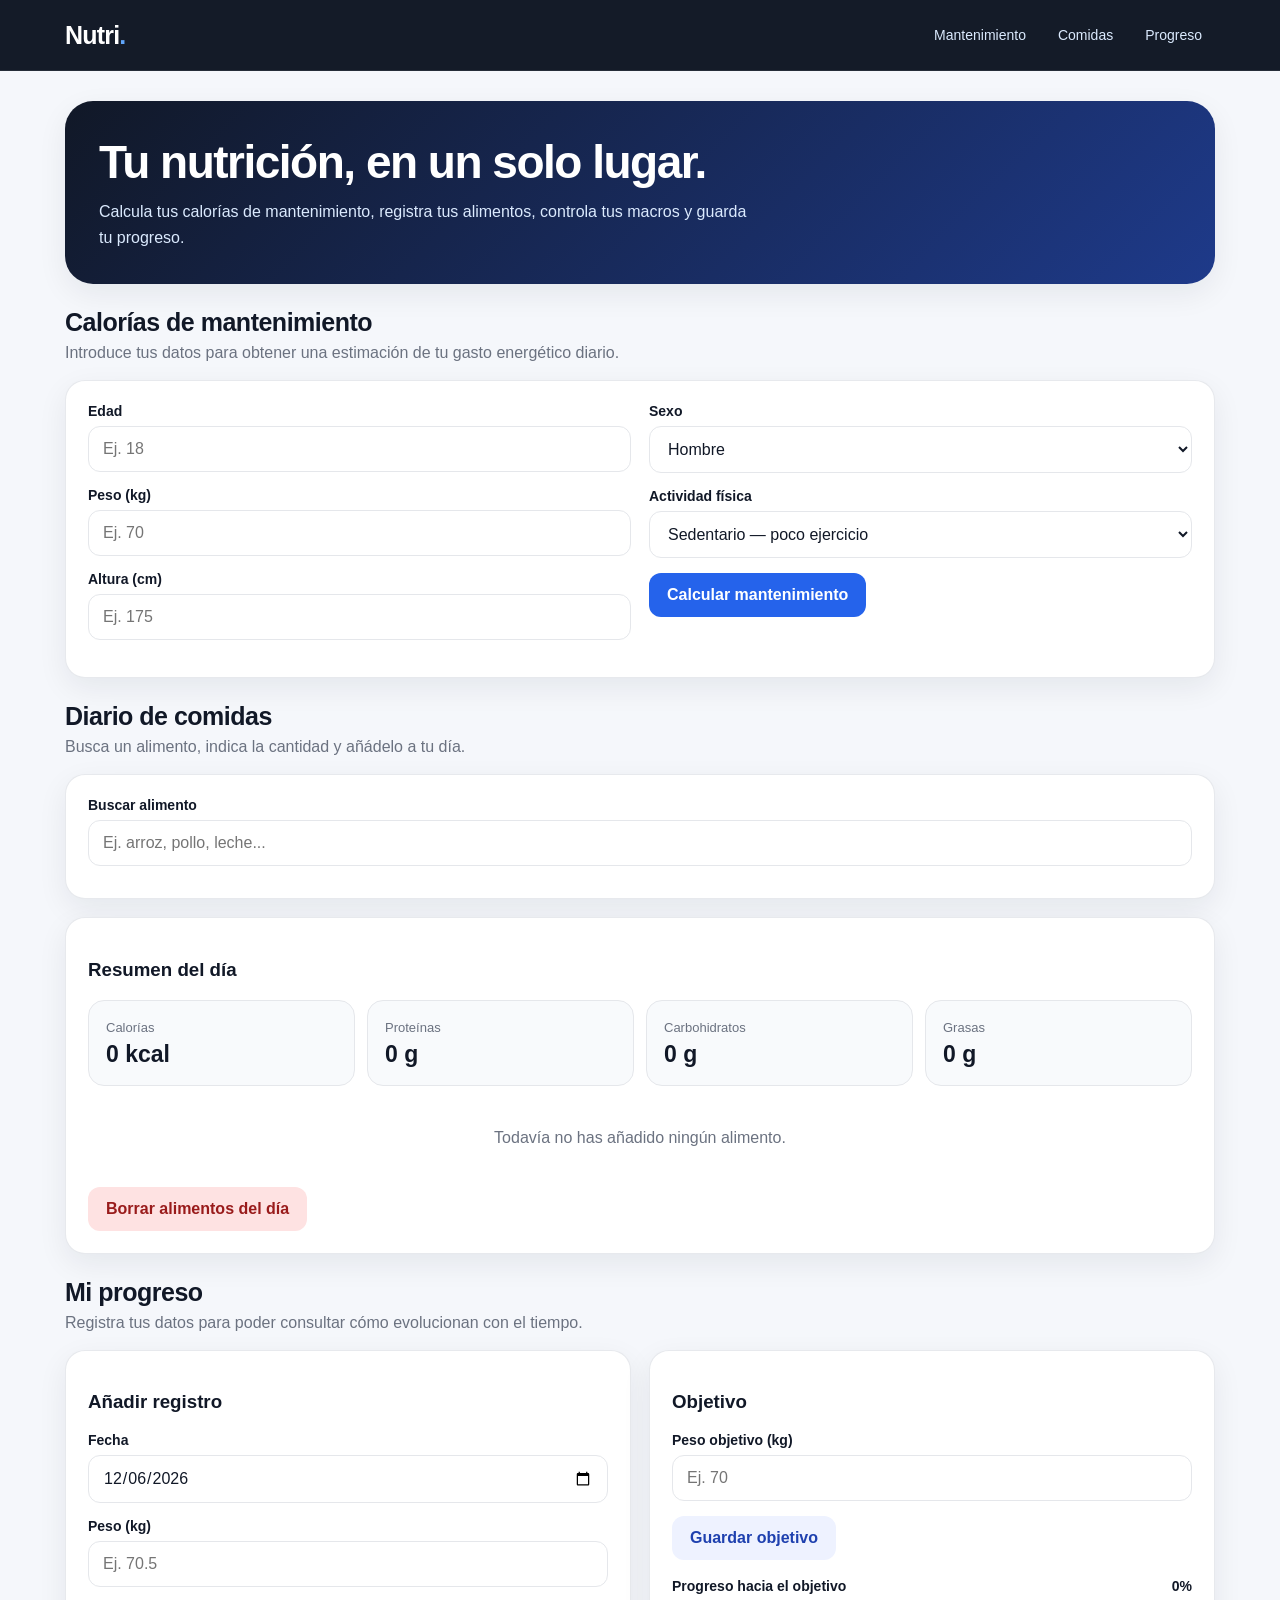
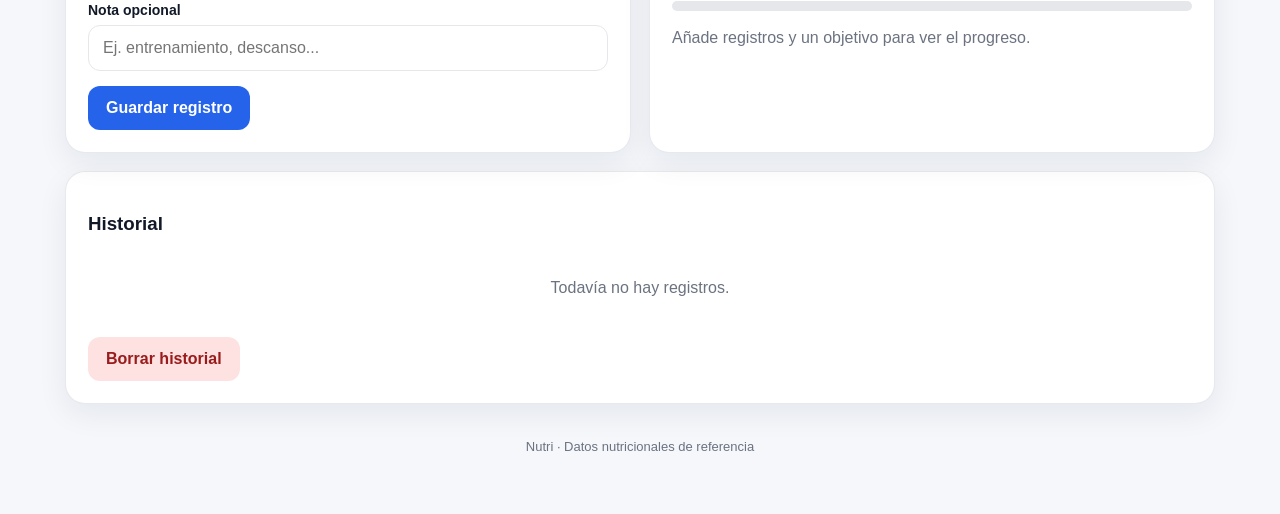
==== index.html @ 80d0d300 "Update index.html" ====
<!DOCTYPE html>
<html lang="es">
<head>
<meta charset="UTF-8">
<meta name="viewport" content="width=device-width, initial-scale=1.0">
<meta name="theme-color" content="#0b1220">
<title>Nutri</title>

<style>
:root {
--bg: #f5f7fb;
--card: #ffffff;
--text: #111827;
--muted: #6b7280;
--border: #e5e7eb;
--primary: #2563eb;
--primary-dark: #1d4ed8;
--success: #16a34a;
--danger: #dc2626;
--shadow: 0 10px 30px rgba(15, 23, 42, 0.07);
--radius: 20px;
}

* {
box-sizing: border-box;
}

html {
scroll-behavior: smooth;
}

body {
margin: 0;
font-family: Inter, -apple-system, BlinkMacSystemFont, "Segoe UI", Arial, sans-serif;
background: var(--bg);
color: var(--text);
}

button,
input,
select {
font: inherit;
}

button {
cursor: pointer;
}

.topbar {
position: sticky;
top: 0;
z-index: 100;
background: rgba(11, 18, 32, 0.96);
backdrop-filter: blur(15px);
color: white;
border-bottom: 1px solid rgba(255,255,255,0.08);
}

.topbar-inner {
width: min(1150px, 94%);
margin: auto;
min-height: 70px;
display: flex;
align-items: center;
justify-content: space-between;
gap: 20px;
}

.logo {
font-size: 25px;
font-weight: 800;
letter-spacing: -0.8px;
}

.logo span {
color: #60a5fa;
}

nav {
display: flex;
gap: 6px;
overflow-x: auto;
}

nav a {
color: #dbeafe;
text-decoration: none;
padding: 10px 13px;
border-radius: 10px;
font-size: 14px;
white-space: nowrap;
}

nav a:hover {
background: rgba(255,255,255,0.08);
}

main {
width: min(1150px, 94%);
margin: 30px auto 60px;
}

.hero {
background: linear-gradient(135deg, #111827, #1e3a8a);
color: white;
border-radius: 28px;
padding: 34px;
margin-bottom: 22px;
box-shadow: var(--shadow);
}

.hero h1 {
margin: 0;
font-size: clamp(30px, 5vw, 46px);
letter-spacing: -1.5px;
}

.hero p {
margin: 10px 0 0;
color: #dbeafe;
max-width: 650px;
line-height: 1.6;
}

.section {
margin-top: 24px;
}

.section-title {
margin: 0 0 14px;
font-size: 25px;
letter-spacing: -0.5px;
}

.section-subtitle {
margin: -7px 0 18px;
color: var(--muted);
}

.card {
background: var(--card);
border: 1px solid rgba(229,231,235,0.9);
border-radius: var(--radius);
padding: 22px;
box-shadow: var(--shadow);
}

.grid {
display: grid;
grid-template-columns: repeat(2, 1fr);
gap: 18px;
}

.grid-3 {
display: grid;
grid-template-columns: repeat(3, 1fr);
gap: 14px;
}

label {
display: block;
font-size: 14px;
font-weight: 700;
margin-bottom: 7px;
}

input,
select {
width: 100%;
padding: 13px 14px;
border: 1px solid var(--border);
border-radius: 12px;
background: #fff;
color: var(--text);
outline: none;
transition: 0.2s;
}

input:focus,
select:focus {
border-color: var(--primary);
box-shadow: 0 0 0 3px rgba(37,99,235,0.12);
}

.field {
margin-bottom: 15px;
}

.button {
border: 0;
border-radius: 12px;
padding: 13px 18px;
font-weight: 750;
transition: 0.2s;
}

.button-primary {
background: var(--primary);
color: white;
}

.button-primary:hover {
background: var(--primary-dark);
transform: translateY(-1px);
}

.button-danger {
background: #fee2e2;
color: #991b1b;
}

.button-secondary {
background: #eef2ff;
color: #1e40af;
}

.result-box {
margin-top: 18px;
padding: 20px;
border-radius: 16px;
background: #eff6ff;
border: 1px solid #bfdbfe;
}

.result-number {
font-size: 38px;
font-weight: 850;
color: var(--primary);
margin: 5px 0;
}

.muted {
color: var(--muted);
}

.macro-grid {
display: grid;
grid-template-columns: repeat(4, 1fr);
gap: 12px;
}

.macro {
background: #f8fafc;
border: 1px solid var(--border);
border-radius: 16px;
padding: 17px;
}

.macro-label {
color: var(--muted);
font-size: 13px;
}

.macro-value {
display: block;
margin-top: 5px;
font-size: 23px;
font-weight: 800;
}

.search-results {
margin-top: 10px;
max-height: 350px;
overflow-y: auto;
}

.food-result {
padding: 14px;
border: 1px solid var(--border);
border-radius: 13px;
margin-top: 8px;
cursor: pointer;
transition: 0.15s;
}

.food-result:hover {
background: #f8fafc;
border-color: #bfdbfe;
transform: translateY(-1px);
}

.food-name {
font-weight: 750;
}

.food-meta {
color: var(--muted);
font-size: 13px;
margin-top: 4px;
}

.hidden {
display: none !important;
}

.meal {
border: 1px solid var(--border);
border-radius: 15px;
padding: 15px;
margin-top: 10px;
background: #fff;
}

.meal-header {
display: flex;
justify-content: space-between;
align-items: center;
gap: 12px;
}

.meal-name {
font-weight: 750;
}

.meal-info {
margin-top: 5px;
color: var(--muted);
font-size: 14px;
}

.delete {
width: auto;
border: 0;
border-radius: 9px;
padding: 7px 10px;
background: #fee2e2;
color: #991b1b;
font-weight: 700;
}

.progress-list {
margin-top: 18px;
}

.progress-row {
margin-bottom: 18px;
}

.progress-top {
display: flex;
justify-content: space-between;
gap: 10px;
margin-bottom: 7px;
font-size: 14px;
font-weight: 650;
}

.progress-bar {
width: 100%;
height: 10px;
border-radius: 999px;
background: #e5e7eb;
overflow: hidden;
}

.progress-fill {
height: 100%;
width: 0%;
background: var(--primary);
border-radius: inherit;
transition: width 0.3s;
}

.history-item {
display: flex;
align-items: center;
justify-content: space-between;
gap: 15px;
padding: 14px 0;
border-bottom: 1px solid var(--border);
}

.history-item:last-child {
border-bottom: 0;
}

.history-date {
font-weight: 750;
}

.history-weight {
color: var(--muted);
margin-top: 3px;
font-size: 14px;
}

.empty {
color: var(--muted);
text-align: center;
padding: 25px 10px;
}

.status {
margin-top: 12px;
padding: 12px 14px;
border-radius: 12px;
background: #f8fafc;
color: var(--muted);
font-size: 14px;
}

footer {
text-align: center;
color: var(--muted);
font-size: 13px;
margin-top: 35px;
}

@media (max-width: 800px) {
.grid,
.grid-3 {
grid-template-columns: 1fr;
}

.macro-grid {
grid-template-columns: repeat(2, 1fr);
}

.topbar-inner {
flex-direction: column;
align-items: flex-start;
padding: 13px 0;
}

nav {
width: 100%;
}

.hero {
padding: 25px;
}
}

@media (max-width: 480px) {
main {
width: 92%;
}

.card {
padding: 17px;
}

.macro-grid {
grid-template-columns: 1fr 1fr;
}
}
</style>
</head>

<body>

<header class="topbar">
<div class="topbar-inner">
<div class="logo">Nutri<span>.</span></div>

<nav>
<a href="#mantenimiento">Mantenimiento</a>
<a href="#comidas">Comidas</a>
<a href="#progreso">Progreso</a>
</nav>
</div>
</header>

<main>

<section class="hero">
<h1>Tu nutrición, en un solo lugar.</h1>
<p>
Calcula tus calorías de mantenimiento, registra tus alimentos,
controla tus macros y guarda tu progreso.
</p>
</section>

<!-- MANTENIMIENTO -->

<section class="section" id="mantenimiento">
<h2 class="section-title">Calorías de mantenimiento</h2>
<p class="section-subtitle">
Introduce tus datos para obtener una estimación de tu gasto energético diario.
</p>

<div class="card">
<div class="grid">

<div>
<div class="field">
<label for="maintenanceAge">Edad</label>
<input
type="number"
id="maintenanceAge"
min="10"
max="100"
placeholder="Ej. 18"
>
</div>

<div class="field">
<label for="maintenanceWeight">Peso (kg)</label>
<input
type="number"
id="maintenanceWeight"
min="20"
max="300"
step="0.1"
placeholder="Ej. 70"
>
</div>

<div class="field">
<label for="maintenanceHeight">Altura (cm)</label>
<input
type="number"
id="maintenanceHeight"
min="100"
max="250"
placeholder="Ej. 175"
>
</div>
</div>

<div>
<div class="field">
<label for="maintenanceSex">Sexo</label>
<select id="maintenanceSex">
<option value="male">Hombre</option>
<option value="female">Mujer</option>
</select>
</div>

<div class="field">
<label for="maintenanceActivity">Actividad física</label>
<select id="maintenanceActivity">
<option value="1.2">Sedentario — poco ejercicio</option>
<option value="1.375">Ligero — 1-3 días/semana</option>
<option value="1.55">Moderado — 3-5 días/semana</option>
<option value="1.725">Alto — 6-7 días/semana</option>
<option value="1.9">Muy alto — entrenamiento intenso</option>
</select>
</div>

<button
class="button button-primary"
id="calculateMaintenance"
type="button"
>
Calcular mantenimiento
</button>
</div>

</div>

<div id="maintenanceResult" class="result-box hidden">
<div class="muted">Estimación de mantenimiento</div>
<div class="result-number" id="maintenanceCalories">0 kcal</div>
<div class="muted">
Es una estimación. El gasto real puede variar.
</div>
</div>
</div>
</section>

<!-- COMIDAS -->

<section class="section" id="comidas">
<h2 class="section-title">Diario de comidas</h2>
<p class="section-subtitle">
Busca un alimento, indica la cantidad y añádelo a tu día.
</p>

<div class="card">

<label for="foodSearch">Buscar alimento</label>

<input
type="text"
id="foodSearch"
placeholder="Ej. arroz, pollo, leche..."
autocomplete="off"
>

<div id="searchResults" class="search-results"></div>

<div id="selectedFoodCard" class="result-box hidden">

<h3 id="selectedFoodName"></h3>

<div id="selectedFoodInfo" class="food-meta"></div>

<div class="field" style="margin-top:15px;">
<label for="foodGrams">Cantidad (g/ml)</label>
<input
type="number"
id="foodGrams"
value="100"
min="0"
step="1"
>
</div>

<button
class="button button-primary"
id="addFoodButton"
type="button"
>
Añadir alimento
</button>

</div>

</div>

<div class="card" style="margin-top:18px;">

<h3>Resumen del día</h3>

<div class="macro-grid">

<div class="macro">
<span class="macro-label">Calorías</span>
<strong class="macro-value" id="totalCalories">0 kcal</strong>
</div>

<div class="macro">
<span class="macro-label">Proteínas</span>
<strong class="macro-value" id="totalProtein">0 g</strong>
</div>

<div class="macro">
<span class="macro-label">Carbohidratos</span>
<strong class="macro-value" id="totalCarbs">0 g</strong>
</div>

<div class="macro">
<span class="macro-label">Grasas</span>
<strong class="macro-value" id="totalFat">0 g</strong>
</div>

</div>

<div id="foodList" style="margin-top:18px;">
<div id="emptyMessage" class="empty">
Todavía no has añadido ningún alimento.
</div>
</div>

<button
class="button button-danger"
id="clearButton"
type="button"
style="margin-top:15px;"
>
Borrar alimentos del día
</button>

</div>
</section>

<!-- PROGRESO -->

<section class="section" id="progreso">

<h2 class="section-title">Mi progreso</h2>

<p class="section-subtitle">
Registra tus datos para poder consultar cómo evolucionan con el tiempo.
</p>

<div class="grid">

<div class="card">

<h3>Añadir registro</h3>

<div class="field">
<label for="progressDate">Fecha</label>
<input type="date" id="progressDate">
</div>

<div class="field">
<label for="progressWeight">Peso (kg)</label>
<input
type="number"
id="progressWeight"
min="20"
max="300"
step="0.1"
placeholder="Ej. 70.5"
>
</div>

<div class="field">
<label for="progressNote">Nota opcional</label>
<input
type="text"
id="progressNote"
maxlength="150"
placeholder="Ej. entrenamiento, descanso..."
>
</div>

<button
class="button button-primary"
id="addProgress"
type="button"
>
Guardar registro
</button>

<div id="progressStatus" class="status hidden"></div>

</div>

<div class="card">

<h3>Objetivo</h3>

<div class="field">
<label for="targetWeight">Peso objetivo (kg)</label>
<input
type="number"
id="targetWeight"
min="20"
max="300"
step="0.1"
placeholder="Ej. 70"
>
</div>

<button
class="button button-secondary"
id="saveTarget"
type="button"
>
Guardar objetivo
</button>

<div class="progress-list">

<div class="progress-row">
<div class="progress-top">
<span>Progreso hacia el objetivo</span>
<span id="progressPercentage">0%</span>
</div>

<div class="progress-bar">
<div
class="progress-fill"
id="progressFill"
></div>
</div>
</div>

<div class="muted" id="progressSummary">
Añade registros y un objetivo para ver el progreso.
</div>

</div>

</div>

</div>

<div class="card" style="margin-top:18px;">

<h3>Historial</h3>

<div id="progressHistory">
<div class="empty">
Todavía no hay registros.
</div>
</div>

<button
class="button button-danger"
id="clearProgress"
type="button"
style="margin-top:15px;"
>
Borrar historial
</button>

</div>

</section>

<footer>
Nutri · Datos nutricionales de referencia
</footer>

</main>

<!-- IMPORTANTE:
foods.js debe cargarse ANTES que script.js.
-->
<script src="foods.js"></script>

<script>
/*
* Mantenimiento
*/

const maintenanceButton =
document.getElementById("calculateMaintenance");

const maintenanceResult =
document.getElementById("maintenanceResult");

const maintenanceCalories =
document.getElementById("maintenanceCalories");

maintenanceButton.addEventListener("click", function () {

const age = Number(
document.getElementById("maintenanceAge").value
);

const weight = Number(
document.getElementById("maintenanceWeight").value
);

const height = Number(
document.getElementById("maintenanceHeight").value
);

const sex =
document.getElementById("maintenanceSex").value;

const activity =
Number(
document.getElementById("maintenanceActivity").value
);

if (!age || !weight || !height) {
alert("Introduce edad, peso y altura.");
return;
}

let bmr;

if (sex === "male") {
bmr =
(10 * weight) +
(6.25 * height) -
(5 * age) +
5;
} else {
bmr =
(10 * weight) +
(6.25 * height) -
(5 * age) -
161;
}

const tdee = Math.round(bmr * activity);

maintenanceCalories.textContent =
tdee.toLocaleString("es-ES") + " kcal";

maintenanceResult.classList.remove("hidden");

localStorage.setItem(
"nutriMaintenance",
JSON.stringify({
age,
weight,
height,
sex,
activity,
calories: tdee
})
);
});


/*
* Progreso
*/

const progressDate =
document.getElementById("progressDate");

const today =
new Date().toISOString().split("T")[0];

progressDate.value = today;


let progressHistory =
JSON.parse(
localStorage.getItem("nutriProgress") || "[]"
);

let targetWeight =
Number(
localStorage.getItem("nutriTargetWeight") || 0
);


function renderProgress() {

const container =
document.getElementById("progressHistory");

if (!progressHistory.length) {

container.innerHTML =
'<div class="empty">Todavía no hay registros.</div>';

updateProgressBar();

return;
}

const sorted =
[...progressHistory].sort(
(a, b) =>
new Date(b.date) - new Date(a.date)
);

container.innerHTML = "";

sorted.forEach(function (item) {

const wrapper =
document.createElement("div");

wrapper.className = "history-item";

const left =
document.createElement("div");

const date =
document.createElement("div");

date.className = "history-date";

date.textContent =
new Date(item.date + "T12:00:00")
.toLocaleDateString("es-ES");

const note =
document.createElement("div");

note.className = "history-weight";

note.textContent =
item.weight.toFixed(1) +
" kg" +
(item.note ? " · " + item.note : "");

left.appendChild(date);
left.appendChild(note);

const deleteButton =
document.createElement("button");

deleteButton.className = "delete";

deleteButton.textContent = "Eliminar";

deleteButton.addEventListener(
"click",
function () {

progressHistory =
progressHistory.filter(
x => x.id !== item.id
);

saveProgress();

renderProgress();
}
);

wrapper.appendChild(left);
wrapper.appendChild(deleteButton);

container.appendChild(wrapper);
});

updateProgressBar();
}


function updateProgressBar() {

const percentage =
document.getElementById("progressPercentage");

const fill =
document.getElementById("progressFill");

const summary =
document.getElementById("progressSummary");

if (!targetWeight || !progressHistory.length) {

percentage.textContent = "0%";
fill.style.width = "0%";

summary.textContent =
"Añade registros y un objetivo para ver el progreso.";

return;
}

const sorted =
[...progressHistory].sort(
(a, b) =>
new Date(a.date) - new Date(b.date)
);

const firstWeight =
sorted[0].weight;

const currentWeight =
sorted[sorted.length - 1].weight;

const totalDistance =
Math.abs(firstWeight - targetWeight);

const currentDistance =
Math.abs(currentWeight - targetWeight);

let percent = 0;

if (totalDistance > 0) {
percent =
((totalDistance - currentDistance) /
totalDistance) * 100;
} else {
percent = 100;
}

percent =
Math.max(0, Math.min(100, percent));

percentage.textContent =
Math.round(percent) + "%";

fill.style.width =
percent + "%";

summary.textContent =
"Actual: " +
currentWeight.toFixed(1) +
" kg · Objetivo: " +
targetWeight.toFixed(1) +
" kg";
}


function saveProgress() {

localStorage.setItem(
"nutriProgress",
JSON.stringify(progressHistory)
);
}


document
.getElementById("addProgress")
.addEventListener("click", function () {

const date =
progressDate.value;

const weight =
Number(
document.getElementById("progressWeight").value
);

const note =
document.getElementById("progressNote").value.trim();

if (!date || !weight) {
alert("Introduce una fecha y un peso.");
return;
}

progressHistory.push({
id: Date.now(),
date,
weight,
note
});

saveProgress();

document.getElementById("progressWeight").value = "";
document.getElementById("progressNote").value = "";

const status =
document.getElementById("progressStatus");

status.textContent =
"Registro guardado correctamente.";

status.classList.remove("hidden");

renderProgress();
});


document
.getElementById("saveTarget")
.addEventListener("click", function () {

const value =
Number(
document.getElementById("targetWeight").value
);

if (!value) {
alert("Introduce un peso objetivo.");
return;
}

targetWeight = value;

localStorage.setItem(
"nutriTargetWeight",
String(targetWeight)
);

updateProgressBar();
});


document
.getElementById("clearProgress")
.addEventListener("click", function () {

if (!progressHistory.length) {
return;
}

if (
!confirm(
"¿Seguro que quieres borrar todo el historial?"
)
) {
return;
}

progressHistory = [];

saveProgress();

renderProgress();
});


/*
* Recuperar mantenimiento guardado
*/

const savedMaintenance =
JSON.parse(
localStorage.getItem("nutriMaintenance") || "null"
);

if (savedMaintenance) {

document.getElementById("maintenanceAge").value =
savedMaintenance.age;

document.getElementById("maintenanceWeight").value =
savedMaintenance.weight;

document.getElementById("maintenanceHeight").value =
savedMaintenance.height;

document.getElementById("maintenanceSex").value =
savedMaintenance.sex;

document.getElementById("maintenanceActivity").value =
savedMaintenance.activity;

maintenanceCalories.textContent =
savedMaintenance.calories.toLocaleString("es-ES") +
" kcal";

maintenanceResult.classList.remove("hidden");
}


/*
* Recuperar objetivo
*/

if (targetWeight) {

document.getElementById("targetWeight").value =
targetWeight;
}


renderProgress();

</script>

<!-- TU SISTEMA ACTUAL DE ALIMENTOS Y MACROS -->
<script src="script.js"></script>

</body>
</html>
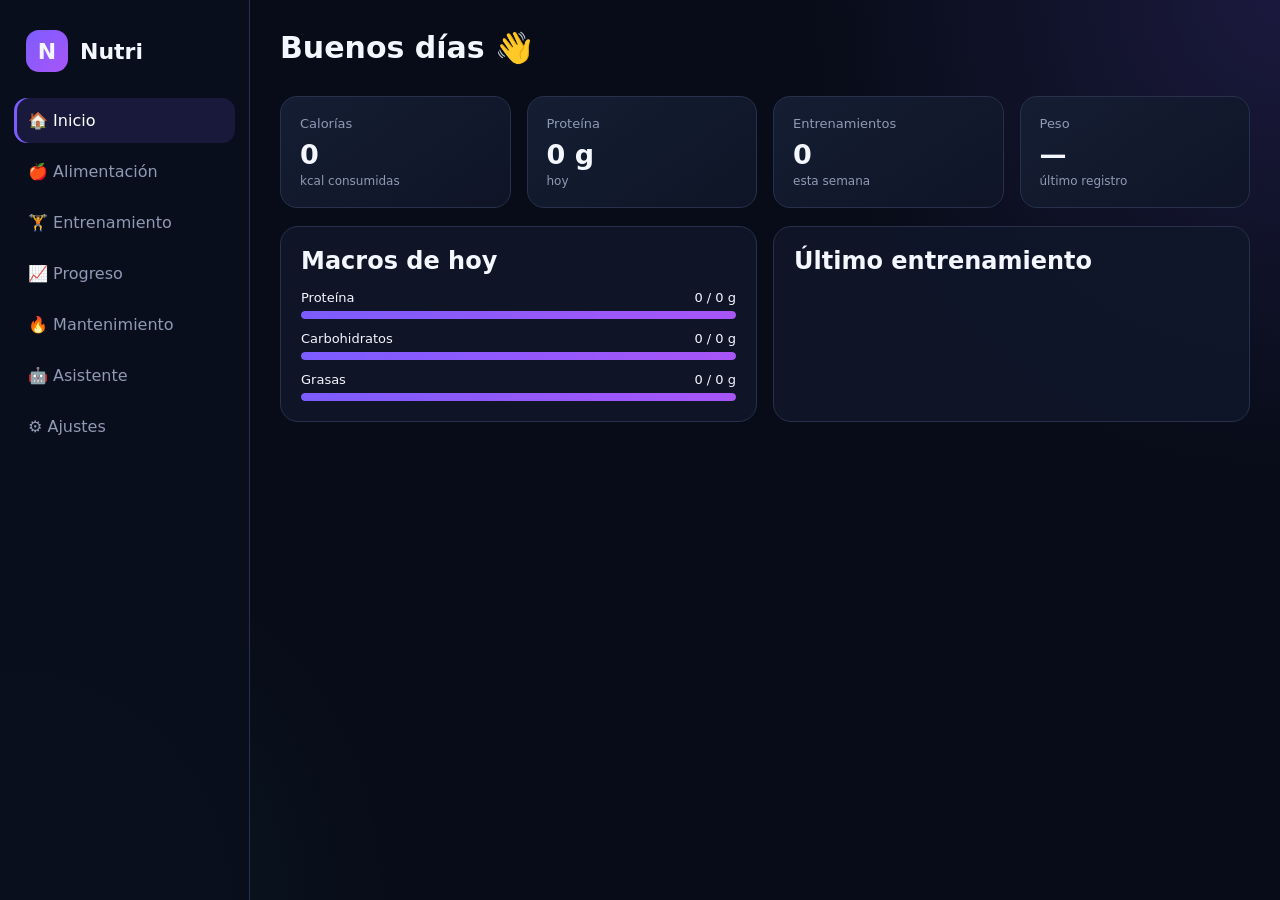
==== commit 09ef18b4: "Update index.html" ====
--- a/index.html
+++ b/index.html
@@ -3,37 +3,38 @@
 <head>
 <meta charset="UTF-8">
 <meta name="viewport" content="width=device-width, initial-scale=1.0">
-<meta name="theme-color" content="#0b1220">
+<meta name="theme-color" content="#0b1020">
 <title>Nutri</title>
 
 <style>
 :root {
---bg: #f5f7fb;
---card: #ffffff;
---text: #111827;
---muted: #6b7280;
---border: #e5e7eb;
---primary: #2563eb;
---primary-dark: #1d4ed8;
---success: #16a34a;
---danger: #dc2626;
---shadow: 0 10px 30px rgba(15, 23, 42, 0.07);
---radius: 20px;
+--bg: #080c18;
+--panel: #10172a;
+--panel2: #151e34;
+--border: #27314b;
+--text: #f4f7ff;
+--muted: #8f9ab5;
+--accent: #7c5cff;
+--accent2: #19d3ae;
+--danger: #ff5c7a;
+--warning: #ffbd59;
+--radius: 18px;
 }
 
 * {
 box-sizing: border-box;
-}
-
-html {
-scroll-behavior: smooth;
+margin: 0;
+padding: 0;
 }
 
 body {
-margin: 0;
-font-family: Inter, -apple-system, BlinkMacSystemFont, "Segoe UI", Arial, sans-serif;
-background: var(--bg);
+font-family: Inter, system-ui, -apple-system, BlinkMacSystemFont, "Segoe UI", sans-serif;
+background:
+radial-gradient(circle at top right, rgba(124,92,255,.16), transparent 30%),
+radial-gradient(circle at bottom left, rgba(25,211,174,.08), transparent 25%),
+var(--bg);
 color: var(--text);
+min-height: 100vh;
 }
 
 button,
@@ -46,402 +47,491 @@
 cursor: pointer;
 }
 
-.topbar {
-position: sticky;
+.app {
+display: flex;
+min-height: 100vh;
+}
+
+/* SIDEBAR */
+.sidebar {
+width: 250px;
+background: rgba(10,15,29,.95);
+border-right: 1px solid var(--border);
+padding: 22px 14px;
+position: fixed;
+left: 0;
 top: 0;
-z-index: 100;
-background: rgba(11, 18, 32, 0.96);
-backdrop-filter: blur(15px);
-color: white;
-border-bottom: 1px solid rgba(255,255,255,0.08);
-}
-
-.topbar-inner {
-width: min(1150px, 94%);
-margin: auto;
-min-height: 70px;
+bottom: 0;
+z-index: 20;
+}
+
+.logo {
 display: flex;
 align-items: center;
+gap: 12px;
+padding: 8px 12px 26px;
+}
+
+.logo-icon {
+width: 42px;
+height: 42px;
+border-radius: 13px;
+display: grid;
+place-items: center;
+background: linear-gradient(135deg, var(--accent), #a855f7);
+font-size: 22px;
+font-weight: 800;
+}
+
+.logo strong {
+font-size: 22px;
+}
+
+.nav {
+display: flex;
+flex-direction: column;
+gap: 6px;
+}
+
+.nav button {
+border: 0;
+background: transparent;
+color: var(--muted);
+padding: 13px 14px;
+border-radius: 13px;
+text-align: left;
+transition: .2s;
+}
+
+.nav button:hover,
+.nav button.active {
+background: rgba(124,92,255,.14);
+color: white;
+}
+
+.nav button.active {
+box-shadow: inset 3px 0 var(--accent);
+}
+
+/* MAIN */
+.main {
+margin-left: 250px;
+width: calc(100% - 250px);
+padding: 30px;
+max-width: 1700px;
+}
+
+.page {
+display: none;
+animation: fade .2s ease;
+}
+
+.page.active {
+display: block;
+}
+
+@keyframes fade {
+from { opacity: 0; transform: translateY(4px); }
+to { opacity: 1; transform: translateY(0); }
+}
+
+.topbar {
+display: flex;
 justify-content: space-between;
+align-items: center;
+margin-bottom: 26px;
 gap: 20px;
 }
 
-.logo {
-font-size: 25px;
-font-weight: 800;
-letter-spacing: -0.8px;
-}
-
-.logo span {
-color: #60a5fa;
-}
-
-nav {
-display: flex;
-gap: 6px;
-overflow-x: auto;
-}
-
-nav a {
-color: #dbeafe;
-text-decoration: none;
-padding: 10px 13px;
-border-radius: 10px;
-font-size: 14px;
-white-space: nowrap;
-}
-
-nav a:hover {
-background: rgba(255,255,255,0.08);
-}
-
-main {
-width: min(1150px, 94%);
-margin: 30px auto 60px;
-}
-
-.hero {
-background: linear-gradient(135deg, #111827, #1e3a8a);
-color: white;
-border-radius: 28px;
-padding: 34px;
-margin-bottom: 22px;
-box-shadow: var(--shadow);
-}
-
-.hero h1 {
-margin: 0;
-font-size: clamp(30px, 5vw, 46px);
-letter-spacing: -1.5px;
-}
-
-.hero p {
-margin: 10px 0 0;
-color: #dbeafe;
-max-width: 650px;
-line-height: 1.6;
-}
-
-.section {
-margin-top: 24px;
-}
-
-.section-title {
-margin: 0 0 14px;
-font-size: 25px;
-letter-spacing: -0.5px;
-}
-
-.section-subtitle {
-margin: -7px 0 18px;
+.topbar h1 {
+font-size: 30px;
+}
+
+.topbar p {
 color: var(--muted);
-}
-
+margin-top: 5px;
+}
+
+/* CARDS */
 .card {
-background: var(--card);
-border: 1px solid rgba(229,231,235,0.9);
+background: rgba(16,23,42,.9);
+border: 1px solid var(--border);
 border-radius: var(--radius);
-padding: 22px;
-box-shadow: var(--shadow);
+padding: 20px;
+margin-bottom: 18px;
+}
+
+.card h2,
+.card h3 {
+margin-bottom: 15px;
 }
 
 .grid {
 display: grid;
-grid-template-columns: repeat(2, 1fr);
-gap: 18px;
+gap: 16px;
+}
+
+.grid-2 {
+grid-template-columns: repeat(2, minmax(0,1fr));
 }
 
 .grid-3 {
-display: grid;
-grid-template-columns: repeat(3, 1fr);
-gap: 14px;
-}
-
-label {
-display: block;
-font-size: 14px;
-font-weight: 700;
-margin-bottom: 7px;
-}
-
+grid-template-columns: repeat(3, minmax(0,1fr));
+}
+
+.grid-4 {
+grid-template-columns: repeat(4, minmax(0,1fr));
+}
+
+/* STATS */
+.stat {
+padding: 19px;
+background: linear-gradient(145deg, rgba(21,30,52,.95), rgba(15,21,39,.95));
+border: 1px solid var(--border);
+border-radius: 17px;
+}
+
+.stat .label {
+color: var(--muted);
+font-size: 13px;
+margin-bottom: 8px;
+}
+
+.stat .value {
+font-size: 27px;
+font-weight: 800;
+}
+
+.stat .sub {
+color: var(--muted);
+font-size: 12px;
+margin-top: 4px;
+}
+
+/* INPUTS */
 input,
 select {
 width: 100%;
-padding: 13px 14px;
+padding: 12px 14px;
+background: #0b1120;
 border: 1px solid var(--border);
+color: white;
 border-radius: 12px;
-background: #fff;
-color: var(--text);
 outline: none;
-transition: 0.2s;
 }
 
 input:focus,
 select:focus {
-border-color: var(--primary);
-box-shadow: 0 0 0 3px rgba(37,99,235,0.12);
-}
-
-.field {
-margin-bottom: 15px;
-}
-
-.button {
-border: 0;
-border-radius: 12px;
-padding: 13px 18px;
-font-weight: 750;
-transition: 0.2s;
-}
-
-.button-primary {
-background: var(--primary);
-color: white;
-}
-
-.button-primary:hover {
-background: var(--primary-dark);
-transform: translateY(-1px);
-}
-
-.button-danger {
-background: #fee2e2;
-color: #991b1b;
-}
-
-.button-secondary {
-background: #eef2ff;
-color: #1e40af;
-}
-
-.result-box {
-margin-top: 18px;
-padding: 20px;
-border-radius: 16px;
-background: #eff6ff;
-border: 1px solid #bfdbfe;
-}
-
-.result-number {
-font-size: 38px;
-font-weight: 850;
-color: var(--primary);
-margin: 5px 0;
-}
-
-.muted {
-color: var(--muted);
-}
-
-.macro-grid {
-display: grid;
-grid-template-columns: repeat(4, 1fr);
-gap: 12px;
-}
-
-.macro {
-background: #f8fafc;
-border: 1px solid var(--border);
-border-radius: 16px;
-padding: 17px;
-}
-
-.macro-label {
+border-color: var(--accent);
+}
+
+label {
+display: block;
 color: var(--muted);
 font-size: 13px;
-}
-
-.macro-value {
-display: block;
-margin-top: 5px;
-font-size: 23px;
-font-weight: 800;
+margin-bottom: 7px;
+}
+
+.field {
+margin-bottom: 14px;
+}
+
+/* BUTTONS */
+.btn {
+border: 0;
+padding: 11px 16px;
+border-radius: 12px;
+background: var(--accent);
+color: white;
+font-weight: 700;
+transition: .2s;
+}
+
+.btn:hover {
+filter: brightness(1.12);
+transform: translateY(-1px);
+}
+
+.btn.secondary {
+background: #202a44;
+}
+
+.btn.success {
+background: #087f6a;
+}
+
+.btn.danger {
+background: #8e2942;
+}
+
+.btn.small {
+padding: 8px 11px;
+font-size: 12px;
+}
+
+.actions {
+display: flex;
+flex-wrap: wrap;
+gap: 9px;
+margin-top: 12px;
+}
+
+/* FOOD */
+.search-box {
+position: relative;
 }
 
 .search-results {
-margin-top: 10px;
-max-height: 350px;
+max-height: 330px;
 overflow-y: auto;
+margin-top: 8px;
+border-radius: 13px;
 }
 
 .food-result {
-padding: 14px;
-border: 1px solid var(--border);
-border-radius: 13px;
-margin-top: 8px;
-cursor: pointer;
-transition: 0.15s;
-}
-
-.food-result:hover {
-background: #f8fafc;
-border-color: #bfdbfe;
-transform: translateY(-1px);
-}
-
-.food-name {
-font-weight: 750;
-}
-
-.food-meta {
-color: var(--muted);
-font-size: 13px;
-margin-top: 4px;
-}
-
-.hidden {
-display: none !important;
-}
-
-.meal {
-border: 1px solid var(--border);
-border-radius: 15px;
-padding: 15px;
-margin-top: 10px;
-background: #fff;
-}
-
-.meal-header {
 display: flex;
 justify-content: space-between;
 align-items: center;
 gap: 12px;
-}
-
-.meal-name {
-font-weight: 750;
-}
-
-.meal-info {
-margin-top: 5px;
+background: #0d1425;
+border: 1px solid var(--border);
+padding: 12px;
+margin-bottom: 6px;
+border-radius: 12px;
+}
+
+.food-result strong {
+display: block;
+}
+
+.food-result small {
 color: var(--muted);
-font-size: 14px;
-}
-
-.delete {
-width: auto;
-border: 0;
-border-radius: 9px;
-padding: 7px 10px;
-background: #fee2e2;
-color: #991b1b;
-font-weight: 700;
-}
-
-.progress-list {
-margin-top: 18px;
-}
-
-.progress-row {
-margin-bottom: 18px;
-}
-
-.progress-top {
+}
+
+.selected-food {
+margin-top: 15px;
+padding: 15px;
+background: rgba(124,92,255,.08);
+border: 1px solid rgba(124,92,255,.3);
+border-radius: 14px;
+}
+
+/* MACRO BARS */
+.macro {
+margin-top: 12px;
+}
+
+.macro-head {
 display: flex;
 justify-content: space-between;
+font-size: 13px;
+margin-bottom: 6px;
+}
+
+.bar {
+height: 8px;
+background: #20283c;
+border-radius: 99px;
+overflow: hidden;
+}
+
+.bar span {
+display: block;
+height: 100%;
+border-radius: inherit;
+background: linear-gradient(90deg, var(--accent), #a855f7);
+}
+
+/* TABLE */
+.table-wrap {
+overflow-x: auto;
+}
+
+table {
+width: 100%;
+border-collapse: collapse;
+min-width: 650px;
+}
+
+th,
+td {
+padding: 12px 9px;
+border-bottom: 1px solid var(--border);
+text-align: left;
+font-size: 13px;
+}
+
+th {
+color: var(--muted);
+font-weight: 600;
+}
+
+/* TRAINING */
+.exercise-card {
+background: #0c1324;
+border: 1px solid var(--border);
+border-radius: 14px;
+padding: 14px;
+margin-bottom: 10px;
+}
+
+.exercise-title {
+display: flex;
+justify-content: space-between;
+align-items: center;
+gap: 12px;
+margin-bottom: 10px;
+}
+
+.tag {
+display: inline-flex;
+padding: 5px 9px;
+border-radius: 999px;
+font-size: 11px;
+background: rgba(124,92,255,.14);
+color: #c4b8ff;
+margin-right: 5px;
+}
+
+.tag.green {
+background: rgba(25,211,174,.12);
+color: #69ead0;
+}
+
+.set-row {
+display: grid;
+grid-template-columns: 45px 1fr 1fr 1fr 75px 40px;
+gap: 7px;
+align-items: center;
+margin-top: 7px;
+}
+
+.set-row input {
+padding: 9px;
+font-size: 12px;
+}
+
+.set-number {
+color: var(--muted);
+text-align: center;
+}
+
+.routine-item,
+.history-item {
+padding: 14px;
+background: #0d1425;
+border: 1px solid var(--border);
+border-radius: 13px;
+margin-bottom: 9px;
+}
+
+.routine-item-header,
+.history-header {
+display: flex;
+justify-content: space-between;
+align-items: center;
 gap: 10px;
-margin-bottom: 7px;
-font-size: 14px;
-font-weight: 650;
-}
-
-.progress-bar {
-width: 100%;
-height: 10px;
+}
+
+/* PROGRESS */
+.progress-track {
+height: 14px;
+background: #20283c;
 border-radius: 999px;
-background: #e5e7eb;
 overflow: hidden;
 }
 
-.progress-fill {
+.progress-track span {
+display: block;
 height: 100%;
-width: 0%;
-background: var(--primary);
+background: linear-gradient(90deg, var(--accent), var(--accent2));
 border-radius: inherit;
-transition: width 0.3s;
-}
-
-.history-item {
-display: flex;
-align-items: center;
-justify-content: space-between;
-gap: 15px;
-padding: 14px 0;
-border-bottom: 1px solid var(--border);
-}
-
-.history-item:last-child {
-border-bottom: 0;
-}
-
-.history-date {
-font-weight: 750;
-}
-
-.history-weight {
-color: var(--muted);
-margin-top: 3px;
-font-size: 14px;
 }
 
 .empty {
 color: var(--muted);
+padding: 20px 5px;
 text-align: center;
-padding: 25px 10px;
-}
-
-.status {
-margin-top: 12px;
-padding: 12px 14px;
+}
+
+.notice {
+padding: 13px;
+background: rgba(255,189,89,.08);
+border: 1px solid rgba(255,189,89,.25);
+color: #ffd68e;
 border-radius: 12px;
-background: #f8fafc;
+margin-bottom: 14px;
+font-size: 13px;
+}
+
+/* MOBILE */
+.mobile-nav {
+display: none;
+}
+
+@media (max-width: 1050px) {
+.grid-4 {
+grid-template-columns: repeat(2,1fr);
+}
+
+.grid-3 {
+grid-template-columns: repeat(2,1fr);
+}
+}
+
+@media (max-width: 750px) {
+.sidebar {
+display: none;
+}
+
+.main {
+margin-left: 0;
+width: 100%;
+padding: 18px 14px 90px;
+}
+
+.topbar h1 {
+font-size: 25px;
+}
+
+.grid-2,
+.grid-3,
+.grid-4 {
+grid-template-columns: 1fr;
+}
+
+.mobile-nav {
+position: fixed;
+display: flex;
+bottom: 0;
+left: 0;
+right: 0;
+z-index: 50;
+background: rgba(8,12,24,.97);
+border-top: 1px solid var(--border);
+justify-content: space-around;
+padding: 9px 4px;
+}
+
+.mobile-nav button {
+background: transparent;
+border: 0;
 color: var(--muted);
-font-size: 14px;
-}
-
-footer {
-text-align: center;
-color: var(--muted);
-font-size: 13px;
-margin-top: 35px;
-}
-
-@media (max-width: 800px) {
-.grid,
-.grid-3 {
-grid-template-columns: 1fr;
-}
-
-.macro-grid {
-grid-template-columns: repeat(2, 1fr);
-}
-
-.topbar-inner {
-flex-direction: column;
-align-items: flex-start;
-padding: 13px 0;
-}
-
-nav {
-width: 100%;
-}
-
-.hero {
-padding: 25px;
-}
-}
-
-@media (max-width: 480px) {
-main {
-width: 92%;
-}
-
-.card {
-padding: 17px;
-}
-
-.macro-grid {
-grid-template-columns: 1fr 1fr;
+font-size: 10px;
+padding: 5px;
+}
+
+.mobile-nav button.active {
+color: white;
+}
+
+.set-row {
+grid-template-columns: 30px 1fr 1fr 1fr;
+}
+
+.set-row .rir-field,
+.set-row .delete-set {
+display: none;
 }
 }
 </style>
@@ -449,760 +539,554 @@
 
 <body>
 
-<header class="topbar">
-<div class="topbar-inner">
-<div class="logo">Nutri<span>.</span></div>
-
-<nav>
-<a href="#mantenimiento">Mantenimiento</a>
-<a href="#comidas">Comidas</a>
-<a href="#progreso">Progreso</a>
+<div class="app">
+
+<aside class="sidebar">
+<div class="logo">
+<div class="logo-icon">N</div>
+<strong>Nutri</strong>
+</div>
+
+<nav class="nav">
+<button data-page="dashboard" class="active">🏠 Inicio</button>
+<button data-page="food">🍎 Alimentación</button>
+<button data-page="training">🏋️ Entrenamiento</button>
+<button data-page="progress">📈 Progreso</button>
+<button data-page="maintenance">🔥 Mantenimiento</button>
+<button data-page="assistant">🤖 Asistente</button>
+<button data-page="settings">⚙️ Ajustes</button>
 </nav>
-</div>
-</header>
-
-<main>
-
-<section class="hero">
-<h1>Tu nutrición, en un solo lugar.</h1>
-<p>
-Calcula tus calorías de mantenimiento, registra tus alimentos,
-controla tus macros y guarda tu progreso.
-</p>
+</aside>
+
+<main class="main">
+
+<!-- DASHBOARD -->
+<section id="page-dashboard" class="page active">
+<div class="topbar">
+<div>
+<h1>Buenos días 👋</h1>
+<p id="dashboardDate"></p>
+</div>
+</div>
+
+<div class="grid grid-4">
+<div class="stat">
+<div class="label">Calorías</div>
+<div class="value" id="dashCalories">0</div>
+<div class="sub">kcal consumidas</div>
+</div>
+
+<div class="stat">
+<div class="label">Proteína</div>
+<div class="value" id="dashProtein">0 g</div>
+<div class="sub">hoy</div>
+</div>
+
+<div class="stat">
+<div class="label">Entrenamientos</div>
+<div class="value" id="dashWorkouts">0</div>
+<div class="sub">esta semana</div>
+</div>
+
+<div class="stat">
+<div class="label">Peso</div>
+<div class="value" id="dashWeight">—</div>
+<div class="sub">último registro</div>
+</div>
+</div>
+
+<div class="grid grid-2" style="margin-top:18px">
+<div class="card">
+<h2>Macros de hoy</h2>
+
+<div class="macro">
+<div class="macro-head">
+<span>Proteína</span>
+<span id="dashProteinMacro">0 / 0 g</span>
+</div>
+<div class="bar"><span id="proteinBar"></span></div>
+</div>
+
+<div class="macro">
+<div class="macro-head">
+<span>Carbohidratos</span>
+<span id="dashCarbsMacro">0 / 0 g</span>
+</div>
+<div class="bar"><span id="carbsBar"></span></div>
+</div>
+
+<div class="macro">
+<div class="macro-head">
+<span>Grasas</span>
+<span id="dashFatMacro">0 / 0 g</span>
+</div>
+<div class="bar"><span id="fatBar"></span></div>
+</div>
+</div>
+
+<div class="card">
+<h2>Último entrenamiento</h2>
+<div id="lastWorkoutDashboard"></div>
+</div>
+</div>
 </section>
 
-<!-- MANTENIMIENTO -->
-
-<section class="section" id="mantenimiento">
-<h2 class="section-title">Calorías de mantenimiento</h2>
-<p class="section-subtitle">
-Introduce tus datos para obtener una estimación de tu gasto energético diario.
-</p>
-
-<div class="card">
-<div class="grid">
-
+<!-- FOOD -->
+<section id="page-food" class="page">
+<div class="topbar">
 <div>
-<div class="field">
-<label for="maintenanceAge">Edad</label>
-<input
-type="number"
-id="maintenanceAge"
-min="10"
-max="100"
-placeholder="Ej. 18"
->
-</div>
-
-<div class="field">
-<label for="maintenanceWeight">Peso (kg)</label>
-<input
-type="number"
-id="maintenanceWeight"
-min="20"
-max="300"
-step="0.1"
-placeholder="Ej. 70"
->
-</div>
-
-<div class="field">
-<label for="maintenanceHeight">Altura (cm)</label>
-<input
-type="number"
-id="maintenanceHeight"
-min="100"
-max="250"
-placeholder="Ej. 175"
->
-</div>
-</div>
-
+<h1>Alimentación</h1>
+<p>Añade alimentos y controla tus macros.</p>
+</div>
+</div>
+
+<div class="grid grid-2">
+
+<div class="card">
+<h2>Añadir alimento</h2>
+
+<div class="field search-box">
+<label>Buscar alimento</label>
+<input id="foodSearch" type="text" placeholder="Ej: arroz, pollo, leche...">
+<div id="searchResults" class="search-results"></div>
+</div>
+
+<div id="selectedFoodBox"></div>
+
+<div class="field">
+<label>Cantidad (g/ml)</label>
+<input id="foodAmount" type="number" min="0" value="100">
+</div>
+
+<button class="btn" id="addFoodBtn">Añadir al día</button>
+</div>
+
+<div class="card">
+<h2>Resumen diario</h2>
+
+<div class="grid grid-2">
+<div class="stat">
+<div class="label">Calorías</div>
+<div class="value" id="foodCalories">0</div>
+</div>
+<div class="stat">
+<div class="label">Proteína</div>
+<div class="value" id="foodProtein">0 g</div>
+</div>
+<div class="stat">
+<div class="label">Carbohidratos</div>
+<div class="value" id="foodCarbs">0 g</div>
+</div>
+<div class="stat">
+<div class="label">Grasas</div>
+<div class="value" id="foodFat">0 g</div>
+</div>
+</div>
+
+<div class="actions">
+<button class="btn danger small" id="clearFoodsBtn">Vaciar día</button>
+</div>
+</div>
+</div>
+
+<div class="card">
+<h2>Alimentos de hoy</h2>
+<div class="table-wrap">
+<table>
+<thead>
+<tr>
+<th>Alimento</th>
+<th>Cantidad</th>
+<th>Kcal</th>
+<th>Proteína</th>
+<th>Carbohidratos</th>
+<th>Grasas</th>
+<th></th>
+</tr>
+</thead>
+<tbody id="foodTable"></tbody>
+</table>
+</div>
+</div>
+</section>
+
+<!-- TRAINING -->
+<section id="page-training" class="page">
+<div class="topbar">
 <div>
-<div class="field">
-<label for="maintenanceSex">Sexo</label>
-<select id="maintenanceSex">
+<h1>Entrenamiento 🏋️</h1>
+<p>Rutinas, ejercicios, series, repeticiones, peso y RIR.</p>
+</div>
+</div>
+
+<div class="grid grid-4">
+<div class="stat">
+<div class="label">Sesiones esta semana</div>
+<div class="value" id="trainingWeekCount">0</div>
+</div>
+
+<div class="stat">
+<div class="label">Series esta semana</div>
+<div class="value" id="trainingWeekSets">0</div>
+</div>
+
+<div class="stat">
+<div class="label">Volumen esta semana</div>
+<div class="value" id="trainingWeekVolume">0 kg</div>
+</div>
+
+<div class="stat">
+<div class="label">Ejercicios guardados</div>
+<div class="value" id="exerciseCount">0</div>
+</div>
+</div>
+
+<div class="grid grid-2" style="margin-top:18px">
+
+<!-- NUEVO ENTRENAMIENTO -->
+<div class="card">
+<h2>Nuevo entrenamiento</h2>
+
+<div class="field">
+<label>Nombre</label>
+<input id="workoutName" placeholder="Ej: Pull A">
+</div>
+
+<div class="field">
+<label>Ejercicio</label>
+<select id="exerciseSelect"></select>
+</div>
+
+<div id="currentWorkoutExercises"></div>
+
+<div class="actions">
+<button class="btn secondary" id="addExerciseToWorkout">
++ Añadir ejercicio
+</button>
+
+<button class="btn success" id="saveWorkoutBtn">
+Guardar entrenamiento
+</button>
+</div>
+</div>
+
+<!-- CREAR EJERCICIO -->
+<div class="card">
+<h2>Crear mi ejercicio</h2>
+
+<div class="notice">
+Puedes crear ejercicios que no estén en la base. También puedes decidir si son unilaterales o bilaterales.
+</div>
+
+<div class="field">
+<label>Nombre del ejercicio</label>
+<input id="customExerciseName" placeholder="Ej: Curl de bíceps en polea">
+</div>
+
+<div class="grid grid-2">
+<div class="field">
+<label>Músculo</label>
+<select id="customExerciseMuscle">
+<option>Abdominales</option>
+<option>Espalda</option>
+<option>Pecho</option>
+<option>Bíceps</option>
+<option>Tríceps</option>
+<option>Hombros</option>
+<option>Cuádriceps</option>
+<option>Isquiosurales</option>
+<option>Glúteos</option>
+<option>Gemelos</option>
+<option>Antebrazo</option>
+<option>Otro</option>
+</select>
+</div>
+
+<div class="field">
+<label>Tipo</label>
+<select id="customExerciseType">
+<option value="bilateral">Bilateral</option>
+<option value="unilateral">Unilateral</option>
+</select>
+</div>
+</div>
+
+<button class="btn" id="createExerciseBtn">
+Crear ejercicio
+</button>
+</div>
+</div>
+
+<!-- RUTINAS -->
+<div class="card">
+<h2>Mis rutinas</h2>
+
+<div class="grid grid-2">
+<div>
+<div class="field">
+<label>Nombre de rutina</label>
+<input id="routineName" placeholder="Ej: Push A">
+</div>
+
+<button class="btn" id="createRoutineBtn">
+Crear rutina
+</button>
+</div>
+
+<div>
+<label>Rutina seleccionada</label>
+<select id="routineSelect"></select>
+
+<div class="actions">
+<button class="btn secondary small" id="loadRoutineBtn">
+Cargar rutina
+</button>
+
+<button class="btn danger small" id="deleteRoutineBtn">
+Eliminar
+</button>
+</div>
+</div>
+</div>
+
+<div id="routineList" style="margin-top:18px"></div>
+</div>
+
+<!-- HISTORIAL -->
+<div class="card">
+<h2>Historial de entrenamientos</h2>
+<div id="workoutHistory"></div>
+</div>
+
+<!-- PROGRESIÓN -->
+<div class="card">
+<h2>Progresión por ejercicio</h2>
+
+<div class="field">
+<label>Selecciona ejercicio</label>
+<select id="progressExerciseSelect"></select>
+</div>
+
+<div id="exerciseProgress"></div>
+</div>
+</section>
+
+<!-- PROGRESS -->
+<section id="page-progress" class="page">
+<div class="topbar">
+<div>
+<h1>Progreso 📈</h1>
+<p>Registra tus cambios a lo largo del tiempo.</p>
+</div>
+</div>
+
+<div class="grid grid-2">
+
+<div class="card">
+<h2>Registrar peso</h2>
+
+<div class="field">
+<label>Peso (kg)</label>
+<input id="weightInput" type="number" step="0.1">
+</div>
+
+<div class="field">
+<label>Nota opcional</label>
+<input id="weightNote" placeholder="Ej: después de entrenar">
+</div>
+
+<button class="btn" id="addWeightBtn">Guardar peso</button>
+</div>
+
+<div class="card">
+<h2>Objetivo</h2>
+
+<div class="field">
+<label>Peso objetivo (kg)</label>
+<input id="targetWeight" type="number" step="0.1">
+</div>
+
+<button class="btn secondary" id="saveTargetBtn">
+Guardar objetivo
+</button>
+
+<div style="margin-top:20px">
+<div id="progressSummary"></div>
+</div>
+</div>
+</div>
+
+<div class="card">
+<h2>Historial de peso</h2>
+<div id="weightHistory"></div>
+</div>
+</section>
+
+<!-- MAINTENANCE -->
+<section id="page-maintenance" class="page">
+<div class="topbar">
+<div>
+<h1>Mantenimiento 🔥</h1>
+<p>Calcula una estimación de tus necesidades energéticas.</p>
+</div>
+</div>
+
+<div class="card">
+<div class="grid grid-3">
+
+<div class="field">
+<label>Sexo</label>
+<select id="sex">
 <option value="male">Hombre</option>
 <option value="female">Mujer</option>
 </select>
 </div>
 
 <div class="field">
-<label for="maintenanceActivity">Actividad física</label>
-<select id="maintenanceActivity">
-<option value="1.2">Sedentario — poco ejercicio</option>
-<option value="1.375">Ligero — 1-3 días/semana</option>
-<option value="1.55">Moderado — 3-5 días/semana</option>
-<option value="1.725">Alto — 6-7 días/semana</option>
-<option value="1.9">Muy alto — entrenamiento intenso</option>
+<label>Edad</label>
+<input id="age" type="number">
+</div>
+
+<div class="field">
+<label>Peso (kg)</label>
+<input id="maintenanceWeight" type="number" step="0.1">
+</div>
+
+<div class="field">
+<label>Altura (cm)</label>
+<input id="height" type="number">
+</div>
+
+<div class="field">
+<label>Actividad</label>
+<select id="activity">
+<option value="1.2">Sedentaria</option>
+<option value="1.375">Ligera</option>
+<option value="1.55" selected>Moderada</option>
+<option value="1.725">Alta</option>
+<option value="1.9">Muy alta</option>
 </select>
 </div>
 
-<button
-class="button button-primary"
-id="calculateMaintenance"
-type="button"
->
-Calcular mantenimiento
-</button>
-</div>
-
-</div>
-
-<div id="maintenanceResult" class="result-box hidden">
-<div class="muted">Estimación de mantenimiento</div>
-<div class="result-number" id="maintenanceCalories">0 kcal</div>
-<div class="muted">
-Es una estimación. El gasto real puede variar.
-</div>
-</div>
+</div>
+
+<button class="btn" id="calculateMaintenance">
+Calcular
+</button>
+
+<div id="maintenanceResult" style="margin-top:20px"></div>
+</div>
+
+<div class="card">
+<h2>Objetivos diarios</h2>
+
+<div class="grid grid-4">
+<div class="field">
+<label>Calorías</label>
+<input id="goalCalories" type="number">
+</div>
+
+<div class="field">
+<label>Proteína (g)</label>
+<input id="goalProtein" type="number">
+</div>
+
+<div class="field">
+<label>Carbohidratos (g)</label>
+<input id="goalCarbs" type="number">
+</div>
+
+<div class="field">
+<label>Grasas (g)</label>
+<input id="goalFat" type="number">
+</div>
+</div>
+
+<button class="btn" id="saveGoalsBtn">Guardar objetivos</button>
 </div>
 </section>
 
-<!-- COMIDAS -->
-
-<section class="section" id="comidas">
-<h2 class="section-title">Diario de comidas</h2>
-<p class="section-subtitle">
-Busca un alimento, indica la cantidad y añádelo a tu día.
-</p>
-
-<div class="card">
-
-<label for="foodSearch">Buscar alimento</label>
-
-<input
-type="text"
-id="foodSearch"
-placeholder="Ej. arroz, pollo, leche..."
-autocomplete="off"
->
-
-<div id="searchResults" class="search-results"></div>
-
-<div id="selectedFoodCard" class="result-box hidden">
-
-<h3 id="selectedFoodName"></h3>
-
-<div id="selectedFoodInfo" class="food-meta"></div>
-
-<div class="field" style="margin-top:15px;">
-<label for="foodGrams">Cantidad (g/ml)</label>
-<input
-type="number"
-id="foodGrams"
-value="100"
-min="0"
-step="1"
->
-</div>
-
-<button
-class="button button-primary"
-id="addFoodButton"
-type="button"
->
-Añadir alimento
-</button>
-
-</div>
-
-</div>
-
-<div class="card" style="margin-top:18px;">
-
-<h3>Resumen del día</h3>
-
-<div class="macro-grid">
-
-<div class="macro">
-<span class="macro-label">Calorías</span>
-<strong class="macro-value" id="totalCalories">0 kcal</strong>
-</div>
-
-<div class="macro">
-<span class="macro-label">Proteínas</span>
-<strong class="macro-value" id="totalProtein">0 g</strong>
-</div>
-
-<div class="macro">
-<span class="macro-label">Carbohidratos</span>
-<strong class="macro-value" id="totalCarbs">0 g</strong>
-</div>
-
-<div class="macro">
-<span class="macro-label">Grasas</span>
-<strong class="macro-value" id="totalFat">0 g</strong>
-</div>
-
-</div>
-
-<div id="foodList" style="margin-top:18px;">
-<div id="emptyMessage" class="empty">
-Todavía no has añadido ningún alimento.
-</div>
-</div>
-
-<button
-class="button button-danger"
-id="clearButton"
-type="button"
-style="margin-top:15px;"
->
-Borrar alimentos del día
-</button>
-
+<!-- ASSISTANT -->
+<section id="page-assistant" class="page">
+<div class="topbar">
+<div>
+<h1>Asistente 🤖</h1>
+<p>Consulta los datos que tienes guardados en Nutri.</p>
+</div>
+</div>
+
+<div class="card">
+<div id="assistantMessages">
+<div class="notice">
+Soy el asistente local de Nutri. Puedo consultar tus datos guardados en esta aplicación.
+</div>
+</div>
+
+<div class="actions">
+<button class="btn secondary assistant-question" data-question="¿Cuántas calorías llevo hoy?">
+Calorías de hoy
+</button>
+
+<button class="btn secondary assistant-question" data-question="¿Cuánta proteína llevo hoy?">
+Proteína de hoy
+</button>
+
+<button class="btn secondary assistant-question" data-question="¿Cuántos entrenamientos he hecho esta semana?">
+Entrenamientos
+</button>
+
+<button class="btn secondary assistant-question" data-question="¿Cuál fue mi último entrenamiento?">
+Último entrenamiento
+</button>
+</div>
+
+<div style="display:flex;gap:8px;margin-top:14px">
+<input id="assistantInput" placeholder="Escribe una pregunta...">
+<button class="btn" id="assistantSend">Enviar</button>
+</div>
 </div>
 </section>
 
-<!-- PROGRESO -->
-
-<section class="section" id="progreso">
-
-<h2 class="section-title">Mi progreso</h2>
-
-<p class="section-subtitle">
-Registra tus datos para poder consultar cómo evolucionan con el tiempo.
-</p>
-
-<div class="grid">
-
-<div class="card">
-
-<h3>Añadir registro</h3>
-
-<div class="field">
-<label for="progressDate">Fecha</label>
-<input type="date" id="progressDate">
-</div>
-
-<div class="field">
-<label for="progressWeight">Peso (kg)</label>
-<input
-type="number"
-id="progressWeight"
-min="20"
-max="300"
-step="0.1"
-placeholder="Ej. 70.5"
->
-</div>
-
-<div class="field">
-<label for="progressNote">Nota opcional</label>
-<input
-type="text"
-id="progressNote"
-maxlength="150"
-placeholder="Ej. entrenamiento, descanso..."
->
-</div>
-
-<button
-class="button button-primary"
-id="addProgress"
-type="button"
->
-Guardar registro
-</button>
-
-<div id="progressStatus" class="status hidden"></div>
-
-</div>
-
-<div class="card">
-
-<h3>Objetivo</h3>
-
-<div class="field">
-<label for="targetWeight">Peso objetivo (kg)</label>
-<input
-type="number"
-id="targetWeight"
-min="20"
-max="300"
-step="0.1"
-placeholder="Ej. 70"
->
-</div>
-
-<button
-class="button button-secondary"
-id="saveTarget"
-type="button"
->
-Guardar objetivo
-</button>
-
-<div class="progress-list">
-
-<div class="progress-row">
-<div class="progress-top">
-<span>Progreso hacia el objetivo</span>
-<span id="progressPercentage">0%</span>
-</div>
-
-<div class="progress-bar">
-<div
-class="progress-fill"
-id="progressFill"
-></div>
-</div>
-</div>
-
-<div class="muted" id="progressSummary">
-Añade registros y un objetivo para ver el progreso.
-</div>
-
-</div>
-
-</div>
-
-</div>
-
-<div class="card" style="margin-top:18px;">
-
-<h3>Historial</h3>
-
-<div id="progressHistory">
-<div class="empty">
-Todavía no hay registros.
-</div>
-</div>
-
-<button
-class="button button-danger"
-id="clearProgress"
-type="button"
-style="margin-top:15px;"
->
-Borrar historial
-</button>
-
-</div>
-
+<!-- SETTINGS -->
+<section id="page-settings" class="page">
+<div class="topbar">
+<div>
+<h1>Ajustes ⚙️</h1>
+<p>Gestiona tus datos de Nutri.</p>
+</div>
+</div>
+
+<div class="card">
+<h2>Datos</h2>
+
+<div class="actions">
+<button class="btn" id="exportDataBtn">Exportar datos</button>
+
+<label class="btn secondary" style="display:inline-flex;align-items:center;cursor:pointer">
+Importar datos
+<input id="importDataInput" type="file" accept=".json" hidden>
+</label>
+
+<button class="btn danger" id="resetDataBtn">
+Borrar todos los datos
+</button>
+</div>
+</div>
 </section>
 
-<footer>
-Nutri · Datos nutricionales de referencia
-</footer>
-
 </main>
-
-<!-- IMPORTANTE:
-foods.js debe cargarse ANTES que script.js.
--->
+</div>
+
+<div class="mobile-nav">
+<button data-page="dashboard">🏠<br>Inicio</button>
+<button data-page="food">🍎<br>Comida</button>
+<button data-page="training">🏋️<br>Gym</button>
+<button data-page="progress">📈<br>Progreso</button>
+<button data-page="assistant">🤖<br>Asistente</button>
+</div>
+
+<!-- IMPORTANTE: foods.js va ANTES que script.js -->
 <script src="foods.js"></script>
-
-<script>
-/*
-* Mantenimiento
-*/
-
-const maintenanceButton =
-document.getElementById("calculateMaintenance");
-
-const maintenanceResult =
-document.getElementById("maintenanceResult");
-
-const maintenanceCalories =
-document.getElementById("maintenanceCalories");
-
-maintenanceButton.addEventListener("click", function () {
-
-const age = Number(
-document.getElementById("maintenanceAge").value
-);
-
-const weight = Number(
-document.getElementById("maintenanceWeight").value
-);
-
-const height = Number(
-document.getElementById("maintenanceHeight").value
-);
-
-const sex =
-document.getElementById("maintenanceSex").value;
-
-const activity =
-Number(
-document.getElementById("maintenanceActivity").value
-);
-
-if (!age || !weight || !height) {
-alert("Introduce edad, peso y altura.");
-return;
-}
-
-let bmr;
-
-if (sex === "male") {
-bmr =
-(10 * weight) +
-(6.25 * height) -
-(5 * age) +
-5;
-} else {
-bmr =
-(10 * weight) +
-(6.25 * height) -
-(5 * age) -
-161;
-}
-
-const tdee = Math.round(bmr * activity);
-
-maintenanceCalories.textContent =
-tdee.toLocaleString("es-ES") + " kcal";
-
-maintenanceResult.classList.remove("hidden");
-
-localStorage.setItem(
-"nutriMaintenance",
-JSON.stringify({
-age,
-weight,
-height,
-sex,
-activity,
-calories: tdee
-})
-);
-});
-
-
-/*
-* Progreso
-*/
-
-const progressDate =
-document.getElementById("progressDate");
-
-const today =
-new Date().toISOString().split("T")[0];
-
-progressDate.value = today;
-
-
-let progressHistory =
-JSON.parse(
-localStorage.getItem("nutriProgress") || "[]"
-);
-
-let targetWeight =
-Number(
-localStorage.getItem("nutriTargetWeight") || 0
-);
-
-
-function renderProgress() {
-
-const container =
-document.getElementById("progressHistory");
-
-if (!progressHistory.length) {
-
-container.innerHTML =
-'<div class="empty">Todavía no hay registros.</div>';
-
-updateProgressBar();
-
-return;
-}
-
-const sorted =
-[...progressHistory].sort(
-(a, b) =>
-new Date(b.date) - new Date(a.date)
-);
-
-container.innerHTML = "";
-
-sorted.forEach(function (item) {
-
-const wrapper =
-document.createElement("div");
-
-wrapper.className = "history-item";
-
-const left =
-document.createElement("div");
-
-const date =
-document.createElement("div");
-
-date.className = "history-date";
-
-date.textContent =
-new Date(item.date + "T12:00:00")
-.toLocaleDateString("es-ES");
-
-const note =
-document.createElement("div");
-
-note.className = "history-weight";
-
-note.textContent =
-item.weight.toFixed(1) +
-" kg" +
-(item.note ? " · " + item.note : "");
-
-left.appendChild(date);
-left.appendChild(note);
-
-const deleteButton =
-document.createElement("button");
-
-deleteButton.className = "delete";
-
-deleteButton.textContent = "Eliminar";
-
-deleteButton.addEventListener(
-"click",
-function () {
-
-progressHistory =
-progressHistory.filter(
-x => x.id !== item.id
-);
-
-saveProgress();
-
-renderProgress();
-}
-);
-
-wrapper.appendChild(left);
-wrapper.appendChild(deleteButton);
-
-container.appendChild(wrapper);
-});
-
-updateProgressBar();
-}
-
-
-function updateProgressBar() {
-
-const percentage =
-document.getElementById("progressPercentage");
-
-const fill =
-document.getElementById("progressFill");
-
-const summary =
-document.getElementById("progressSummary");
-
-if (!targetWeight || !progressHistory.length) {
-
-percentage.textContent = "0%";
-fill.style.width = "0%";
-
-summary.textContent =
-"Añade registros y un objetivo para ver el progreso.";
-
-return;
-}
-
-const sorted =
-[...progressHistory].sort(
-(a, b) =>
-new Date(a.date) - new Date(b.date)
-);
-
-const firstWeight =
-sorted[0].weight;
-
-const currentWeight =
-sorted[sorted.length - 1].weight;
-
-const totalDistance =
-Math.abs(firstWeight - targetWeight);
-
-const currentDistance =
-Math.abs(currentWeight - targetWeight);
-
-let percent = 0;
-
-if (totalDistance > 0) {
-percent =
-((totalDistance - currentDistance) /
-totalDistance) * 100;
-} else {
-percent = 100;
-}
-
-percent =
-Math.max(0, Math.min(100, percent));
-
-percentage.textContent =
-Math.round(percent) + "%";
-
-fill.style.width =
-percent + "%";
-
-summary.textContent =
-"Actual: " +
-currentWeight.toFixed(1) +
-" kg · Objetivo: " +
-targetWeight.toFixed(1) +
-" kg";
-}
-
-
-function saveProgress() {
-
-localStorage.setItem(
-"nutriProgress",
-JSON.stringify(progressHistory)
-);
-}
-
-
-document
-.getElementById("addProgress")
-.addEventListener("click", function () {
-
-const date =
-progressDate.value;
-
-const weight =
-Number(
-document.getElementById("progressWeight").value
-);
-
-const note =
-document.getElementById("progressNote").value.trim();
-
-if (!date || !weight) {
-alert("Introduce una fecha y un peso.");
-return;
-}
-
-progressHistory.push({
-id: Date.now(),
-date,
-weight,
-note
-});
-
-saveProgress();
-
-document.getElementById("progressWeight").value = "";
-document.getElementById("progressNote").value = "";
-
-const status =
-document.getElementById("progressStatus");
-
-status.textContent =
-"Registro guardado correctamente.";
-
-status.classList.remove("hidden");
-
-renderProgress();
-});
-
-
-document
-.getElementById("saveTarget")
-.addEventListener("click", function () {
-
-const value =
-Number(
-document.getElementById("targetWeight").value
-);
-
-if (!value) {
-alert("Introduce un peso objetivo.");
-return;
-}
-
-targetWeight = value;
-
-localStorage.setItem(
-"nutriTargetWeight",
-String(targetWeight)
-);
-
-updateProgressBar();
-});
-
-
-document
-.getElementById("clearProgress")
-.addEventListener("click", function () {
-
-if (!progressHistory.length) {
-return;
-}
-
-if (
-!confirm(
-"¿Seguro que quieres borrar todo el historial?"
-)
-) {
-return;
-}
-
-progressHistory = [];
-
-saveProgress();
-
-renderProgress();
-});
-
-
-/*
-* Recuperar mantenimiento guardado
-*/
-
-const savedMaintenance =
-JSON.parse(
-localStorage.getItem("nutriMaintenance") || "null"
-);
-
-if (savedMaintenance) {
-
-document.getElementById("maintenanceAge").value =
-savedMaintenance.age;
-
-document.getElementById("maintenanceWeight").value =
-savedMaintenance.weight;
-
-document.getElementById("maintenanceHeight").value =
-savedMaintenance.height;
-
-document.getElementById("maintenanceSex").value =
-savedMaintenance.sex;
-
-document.getElementById("maintenanceActivity").value =
-savedMaintenance.activity;
-
-maintenanceCalories.textContent =
-savedMaintenance.calories.toLocaleString("es-ES") +
-" kcal";
-
-maintenanceResult.classList.remove("hidden");
-}
-
-
-/*
-* Recuperar objetivo
-*/
-
-if (targetWeight) {
-
-document.getElementById("targetWeight").value =
-targetWeight;
-}
-
-
-renderProgress();
-
-</script>
-
-<!-- TU SISTEMA ACTUAL DE ALIMENTOS Y MACROS -->
 <script src="script.js"></script>
 
 </body>
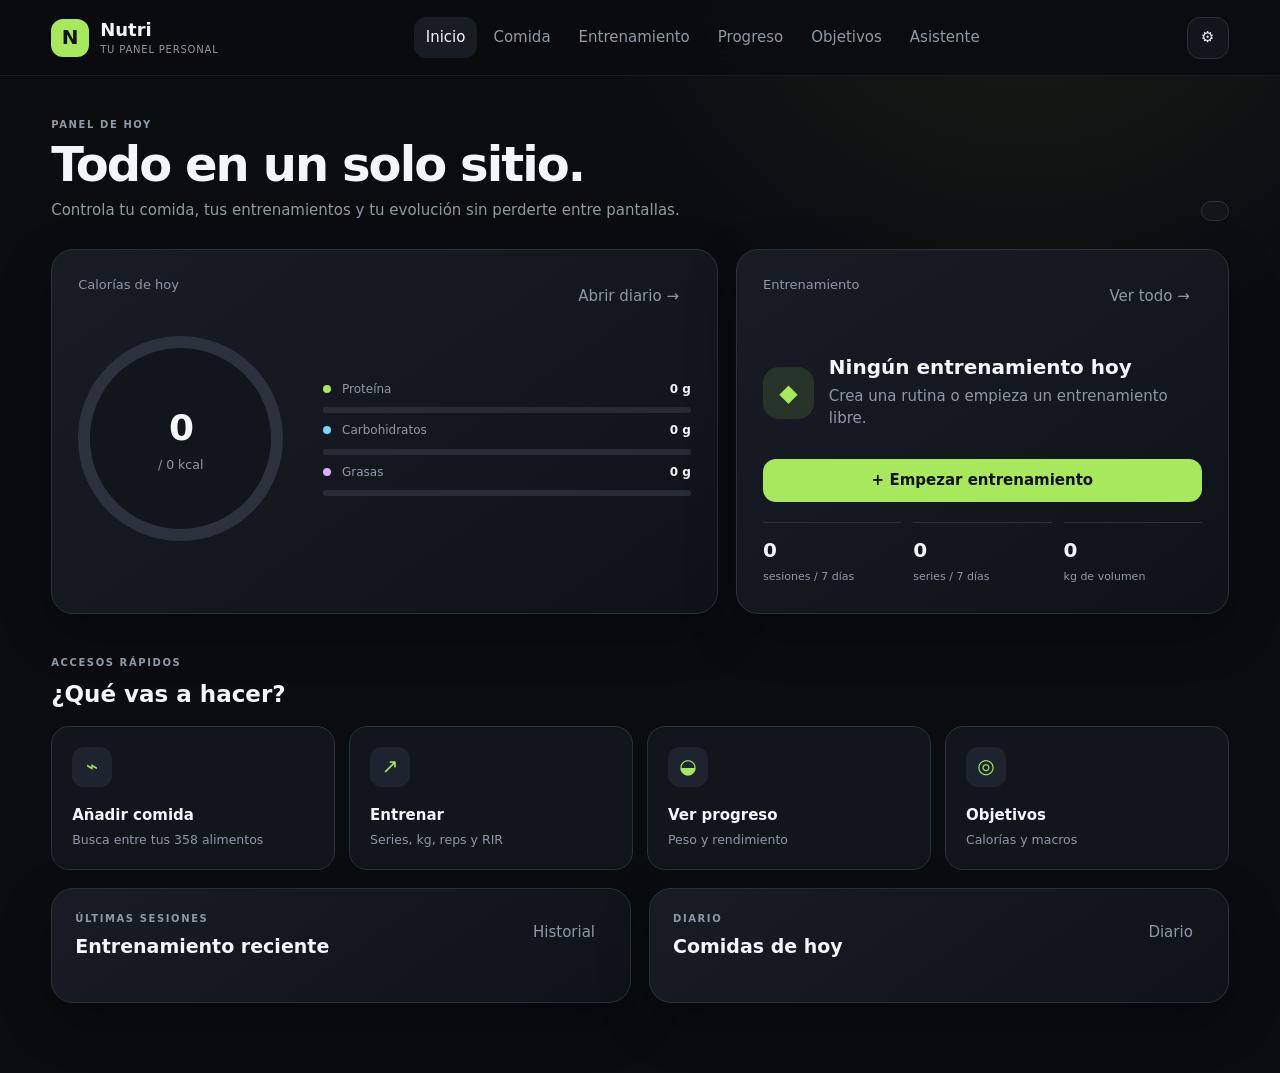
==== commit 4051623b: "Update index.html" ====
--- a/index.html
+++ b/index.html
@@ -3,1089 +3,1500 @@
 <head>
 <meta charset="UTF-8">
 <meta name="viewport" content="width=device-width, initial-scale=1.0">
-<meta name="theme-color" content="#0b1020">
-<title>Nutri</title>
-
-<style>
-:root {
---bg: #080c18;
---panel: #10172a;
---panel2: #151e34;
---border: #27314b;
---text: #f4f7ff;
---muted: #8f9ab5;
---accent: #7c5cff;
---accent2: #19d3ae;
---danger: #ff5c7a;
---warning: #ffbd59;
---radius: 18px;
-}
-
-* {
-box-sizing: border-box;
-margin: 0;
-padding: 0;
-}
-
-body {
-font-family: Inter, system-ui, -apple-system, BlinkMacSystemFont, "Segoe UI", sans-serif;
-background:
-radial-gradient(circle at top right, rgba(124,92,255,.16), transparent 30%),
-radial-gradient(circle at bottom left, rgba(25,211,174,.08), transparent 25%),
-var(--bg);
-color: var(--text);
-min-height: 100vh;
-}
-
-button,
-input,
-select {
-font: inherit;
-}
-
-button {
-cursor: pointer;
-}
-
-.app {
-display: flex;
-min-height: 100vh;
-}
-
-/* SIDEBAR */
-.sidebar {
-width: 250px;
-background: rgba(10,15,29,.95);
-border-right: 1px solid var(--border);
-padding: 22px 14px;
-position: fixed;
-left: 0;
-top: 0;
-bottom: 0;
-z-index: 20;
-}
-
-.logo {
-display: flex;
-align-items: center;
-gap: 12px;
-padding: 8px 12px 26px;
-}
-
-.logo-icon {
-width: 42px;
-height: 42px;
-border-radius: 13px;
-display: grid;
-place-items: center;
-background: linear-gradient(135deg, var(--accent), #a855f7);
-font-size: 22px;
-font-weight: 800;
-}
-
-.logo strong {
-font-size: 22px;
-}
-
-.nav {
-display: flex;
-flex-direction: column;
-gap: 6px;
-}
-
-.nav button {
-border: 0;
-background: transparent;
-color: var(--muted);
-padding: 13px 14px;
-border-radius: 13px;
-text-align: left;
-transition: .2s;
-}
-
-.nav button:hover,
-.nav button.active {
-background: rgba(124,92,255,.14);
-color: white;
-}
-
-.nav button.active {
-box-shadow: inset 3px 0 var(--accent);
-}
-
-/* MAIN */
-.main {
-margin-left: 250px;
-width: calc(100% - 250px);
-padding: 30px;
-max-width: 1700px;
-}
-
-.page {
-display: none;
-animation: fade .2s ease;
-}
-
-.page.active {
-display: block;
-}
-
-@keyframes fade {
-from { opacity: 0; transform: translateY(4px); }
-to { opacity: 1; transform: translateY(0); }
-}
-
-.topbar {
-display: flex;
-justify-content: space-between;
-align-items: center;
-margin-bottom: 26px;
-gap: 20px;
-}
-
-.topbar h1 {
-font-size: 30px;
-}
-
-.topbar p {
-color: var(--muted);
-margin-top: 5px;
-}
-
-/* CARDS */
-.card {
-background: rgba(16,23,42,.9);
-border: 1px solid var(--border);
-border-radius: var(--radius);
-padding: 20px;
-margin-bottom: 18px;
-}
-
-.card h2,
-.card h3 {
-margin-bottom: 15px;
-}
-
-.grid {
-display: grid;
-gap: 16px;
-}
-
-.grid-2 {
-grid-template-columns: repeat(2, minmax(0,1fr));
-}
-
-.grid-3 {
-grid-template-columns: repeat(3, minmax(0,1fr));
-}
-
-.grid-4 {
-grid-template-columns: repeat(4, minmax(0,1fr));
-}
-
-/* STATS */
-.stat {
-padding: 19px;
-background: linear-gradient(145deg, rgba(21,30,52,.95), rgba(15,21,39,.95));
-border: 1px solid var(--border);
-border-radius: 17px;
-}
-
-.stat .label {
-color: var(--muted);
-font-size: 13px;
-margin-bottom: 8px;
-}
-
-.stat .value {
-font-size: 27px;
-font-weight: 800;
-}
-
-.stat .sub {
-color: var(--muted);
-font-size: 12px;
-margin-top: 4px;
-}
-
-/* INPUTS */
-input,
-select {
-width: 100%;
-padding: 12px 14px;
-background: #0b1120;
-border: 1px solid var(--border);
-color: white;
-border-radius: 12px;
-outline: none;
-}
-
-input:focus,
-select:focus {
-border-color: var(--accent);
-}
-
-label {
-display: block;
-color: var(--muted);
-font-size: 13px;
-margin-bottom: 7px;
-}
-
-.field {
-margin-bottom: 14px;
-}
-
-/* BUTTONS */
-.btn {
-border: 0;
-padding: 11px 16px;
-border-radius: 12px;
-background: var(--accent);
-color: white;
-font-weight: 700;
-transition: .2s;
-}
-
-.btn:hover {
-filter: brightness(1.12);
-transform: translateY(-1px);
-}
-
-.btn.secondary {
-background: #202a44;
-}
-
-.btn.success {
-background: #087f6a;
-}
-
-.btn.danger {
-background: #8e2942;
-}
-
-.btn.small {
-padding: 8px 11px;
-font-size: 12px;
-}
-
-.actions {
-display: flex;
-flex-wrap: wrap;
-gap: 9px;
-margin-top: 12px;
-}
-
-/* FOOD */
-.search-box {
-position: relative;
-}
-
-.search-results {
-max-height: 330px;
-overflow-y: auto;
-margin-top: 8px;
-border-radius: 13px;
-}
-
-.food-result {
-display: flex;
-justify-content: space-between;
-align-items: center;
-gap: 12px;
-background: #0d1425;
-border: 1px solid var(--border);
-padding: 12px;
-margin-bottom: 6px;
-border-radius: 12px;
-}
-
-.food-result strong {
-display: block;
-}
-
-.food-result small {
-color: var(--muted);
-}
-
-.selected-food {
-margin-top: 15px;
-padding: 15px;
-background: rgba(124,92,255,.08);
-border: 1px solid rgba(124,92,255,.3);
-border-radius: 14px;
-}
-
-/* MACRO BARS */
-.macro {
-margin-top: 12px;
-}
-
-.macro-head {
-display: flex;
-justify-content: space-between;
-font-size: 13px;
-margin-bottom: 6px;
-}
-
-.bar {
-height: 8px;
-background: #20283c;
-border-radius: 99px;
-overflow: hidden;
-}
-
-.bar span {
-display: block;
-height: 100%;
-border-radius: inherit;
-background: linear-gradient(90deg, var(--accent), #a855f7);
-}
-
-/* TABLE */
-.table-wrap {
-overflow-x: auto;
-}
-
-table {
-width: 100%;
-border-collapse: collapse;
-min-width: 650px;
-}
-
-th,
-td {
-padding: 12px 9px;
-border-bottom: 1px solid var(--border);
-text-align: left;
-font-size: 13px;
-}
-
-th {
-color: var(--muted);
-font-weight: 600;
-}
-
-/* TRAINING */
-.exercise-card {
-background: #0c1324;
-border: 1px solid var(--border);
-border-radius: 14px;
-padding: 14px;
-margin-bottom: 10px;
-}
-
-.exercise-title {
-display: flex;
-justify-content: space-between;
-align-items: center;
-gap: 12px;
-margin-bottom: 10px;
-}
-
-.tag {
-display: inline-flex;
-padding: 5px 9px;
-border-radius: 999px;
-font-size: 11px;
-background: rgba(124,92,255,.14);
-color: #c4b8ff;
-margin-right: 5px;
-}
-
-.tag.green {
-background: rgba(25,211,174,.12);
-color: #69ead0;
-}
-
-.set-row {
-display: grid;
-grid-template-columns: 45px 1fr 1fr 1fr 75px 40px;
-gap: 7px;
-align-items: center;
-margin-top: 7px;
-}
-
-.set-row input {
-padding: 9px;
-font-size: 12px;
-}
-
-.set-number {
-color: var(--muted);
-text-align: center;
-}
-
-.routine-item,
-.history-item {
-padding: 14px;
-background: #0d1425;
-border: 1px solid var(--border);
-border-radius: 13px;
-margin-bottom: 9px;
-}
-
-.routine-item-header,
-.history-header {
-display: flex;
-justify-content: space-between;
-align-items: center;
-gap: 10px;
-}
-
-/* PROGRESS */
-.progress-track {
-height: 14px;
-background: #20283c;
-border-radius: 999px;
-overflow: hidden;
-}
-
-.progress-track span {
-display: block;
-height: 100%;
-background: linear-gradient(90deg, var(--accent), var(--accent2));
-border-radius: inherit;
-}
-
-.empty {
-color: var(--muted);
-padding: 20px 5px;
-text-align: center;
-}
-
-.notice {
-padding: 13px;
-background: rgba(255,189,89,.08);
-border: 1px solid rgba(255,189,89,.25);
-color: #ffd68e;
-border-radius: 12px;
-margin-bottom: 14px;
-font-size: 13px;
-}
-
-/* MOBILE */
-.mobile-nav {
-display: none;
-}
-
-@media (max-width: 1050px) {
-.grid-4 {
-grid-template-columns: repeat(2,1fr);
-}
-
-.grid-3 {
-grid-template-columns: repeat(2,1fr);
-}
-}
-
-@media (max-width: 750px) {
-.sidebar {
-display: none;
-}
-
-.main {
-margin-left: 0;
-width: 100%;
-padding: 18px 14px 90px;
-}
-
-.topbar h1 {
-font-size: 25px;
-}
-
-.grid-2,
-.grid-3,
-.grid-4 {
-grid-template-columns: 1fr;
-}
-
-.mobile-nav {
-position: fixed;
-display: flex;
-bottom: 0;
-left: 0;
-right: 0;
-z-index: 50;
-background: rgba(8,12,24,.97);
-border-top: 1px solid var(--border);
-justify-content: space-around;
-padding: 9px 4px;
-}
-
-.mobile-nav button {
-background: transparent;
-border: 0;
-color: var(--muted);
-font-size: 10px;
-padding: 5px;
-}
-
-.mobile-nav button.active {
-color: white;
-}
-
-.set-row {
-grid-template-columns: 30px 1fr 1fr 1fr;
-}
-
-.set-row .rir-field,
-.set-row .delete-set {
-display: none;
-}
-}
-</style>
+<meta name="theme-color" content="#0b0d12">
+<title>Nutri — nutrición y entrenamiento</title>
+<link rel="stylesheet" href="style.css">
 </head>
 
 <body>
 
-<div class="app">
-
-<aside class="sidebar">
-<div class="logo">
-<div class="logo-icon">N</div>
-<strong>Nutri</strong>
-</div>
-
-<nav class="nav">
-<button data-page="dashboard" class="active">🏠 Inicio</button>
-<button data-page="food">🍎 Alimentación</button>
-<button data-page="training">🏋️ Entrenamiento</button>
-<button data-page="progress">📈 Progreso</button>
-<button data-page="maintenance">🔥 Mantenimiento</button>
-<button data-page="assistant">🤖 Asistente</button>
-<button data-page="settings">⚙️ Ajustes</button>
+<div class="app-shell">
+
+<header class="topbar">
+
+<button class="brand" data-view="dashboard" aria-label="Ir al inicio">
+<span class="brand-mark">N</span>
+<span>
+<b>Nutri</b>
+<small>Tu panel personal</small>
+</span>
+</button>
+
+<nav class="topnav" id="topnav">
+<button class="nav-link active" data-view="dashboard">Inicio</button>
+<button class="nav-link" data-view="nutrition">Comida</button>
+<button class="nav-link" data-view="training">Entrenamiento</button>
+<button class="nav-link" data-view="progress">Progreso</button>
+<button class="nav-link" data-view="maintenance">Objetivos</button>
+<button class="nav-link" data-view="assistant">Asistente</button>
 </nav>
+
+<button class="icon-btn" id="settingsBtn" title="Ajustes">⚙</button>
+
+</header>
+
+
+<main>
+
+<!-- =========================
+DASHBOARD
+========================== -->
+
+<section class="view active" id="view-dashboard">
+
+<div class="welcome-row">
+
+<div>
+<p class="eyebrow">PANEL DE HOY</p>
+<h1>Todo en un solo sitio.</h1>
+<p class="muted">
+Controla tu comida, tus entrenamientos y tu evolución sin perderte entre pantallas.
+</p>
+</div>
+
+<div class="date-chip" id="todayLabel"></div>
+
+</div>
+
+
+<div class="hero-grid">
+
+<article class="hero-card calories-card">
+
+<div class="hero-card-head">
+<span>Calorías de hoy</span>
+<button class="mini-link" data-view="nutrition">
+Abrir diario →
+</button>
+</div>
+
+<div class="calorie-main">
+
+<div class="donut" id="calorieDonut">
+<div>
+<strong id="dashCalories">0</strong>
+<small>
+/ <span id="dashCalGoal">0</span> kcal
+</small>
+</div>
+</div>
+
+
+<div class="macro-stack">
+
+<div class="macro-line">
+<span>
+<i class="dot protein"></i>
+Proteína
+</span>
+
+<b>
+<span id="dashProtein">0</span> g
+</b>
+</div>
+
+<div class="bar">
+<i id="dashProteinBar"></i>
+</div>
+
+
+<div class="macro-line">
+<span>
+<i class="dot carbs"></i>
+Carbohidratos
+</span>
+
+<b>
+<span id="dashCarbs">0</span> g
+</b>
+</div>
+
+<div class="bar">
+<i id="dashCarbsBar"></i>
+</div>
+
+
+<div class="macro-line">
+<span>
+<i class="dot fat"></i>
+Grasas
+</span>
+
+<b>
+<span id="dashFat">0</span> g
+</b>
+</div>
+
+<div class="bar">
+<i id="dashFatBar"></i>
+</div>
+
+</div>
+
+</div>
+
+</article>
+
+
+<article class="hero-card workout-card">
+
+<div class="hero-card-head">
+<span>Entrenamiento</span>
+
+<button class="mini-link" data-view="training">
+Ver todo →
+</button>
+</div>
+
+
+<div class="workout-focus" id="dashWorkoutFocus">
+
+<span class="big-icon">◆</span>
+
+<div>
+<strong id="dashWorkoutTitle">
+Ningún entrenamiento hoy
+</strong>
+
+<p id="dashWorkoutText">
+Crea una rutina o empieza un entrenamiento libre.
+</p>
+</div>
+
+</div>
+
+
+<button class="primary-btn wide" id="quickWorkout">
++ Empezar entrenamiento
+</button>
+
+
+<div class="three-stats">
+
+<div>
+<b id="dashSessions">0</b>
+<span>sesiones / 7 días</span>
+</div>
+
+<div>
+<b id="dashSets">0</b>
+<span>series / 7 días</span>
+</div>
+
+<div>
+<b id="dashVolume">0</b>
+<span>kg de volumen</span>
+</div>
+
+</div>
+
+</article>
+
+</div>
+
+
+<div class="section-title">
+
+<div>
+<p class="eyebrow">ACCESOS RÁPIDOS</p>
+<h2>¿Qué vas a hacer?</h2>
+</div>
+
+</div>
+
+
+<div class="quick-grid">
+
+<button class="quick-card" data-view="nutrition">
+<span class="quick-icon food">⌁</span>
+<b>Añadir comida</b>
+<small>Busca entre tus 358 alimentos</small>
+</button>
+
+<button class="quick-card" data-view="training">
+<span class="quick-icon train">↗</span>
+<b>Entrenar</b>
+<small>Series, kg, reps y RIR</small>
+</button>
+
+<button class="quick-card" data-view="progress">
+<span class="quick-icon progress">◒</span>
+<b>Ver progreso</b>
+<small>Peso y rendimiento</small>
+</button>
+
+<button class="quick-card" data-view="maintenance">
+<span class="quick-icon target">◎</span>
+<b>Objetivos</b>
+<small>Calorías y macros</small>
+</button>
+
+</div>
+
+
+<div class="split-grid">
+
+<article class="panel">
+
+<div class="panel-head">
+
+<div>
+<p class="eyebrow">ÚLTIMAS SESIONES</p>
+<h3>Entrenamiento reciente</h3>
+</div>
+
+<button class="text-btn" data-view="training">
+Historial
+</button>
+
+</div>
+
+<div id="dashRecentWorkouts" class="list"></div>
+
+</article>
+
+
+<article class="panel">
+
+<div class="panel-head">
+
+<div>
+<p class="eyebrow">DIARIO</p>
+<h3>Comidas de hoy</h3>
+</div>
+
+<button class="text-btn" data-view="nutrition">
+Diario
+</button>
+
+</div>
+
+<div id="dashMeals" class="list"></div>
+
+</article>
+
+</div>
+
+</section>
+
+
+
+<!-- =========================
+NUTRITION
+========================== -->
+
+<section class="view" id="view-nutrition">
+
+<div class="page-head">
+
+<div>
+<p class="eyebrow">ALIMENTACIÓN</p>
+<h1>Tu diario de comida</h1>
+<p class="muted">
+Añade cantidades y Nutri calcula automáticamente las calorías y macros.
+</p>
+</div>
+
+<button class="primary-btn" id="openFoodModal">
++ Añadir alimento
+</button>
+
+</div>
+
+
+<div class="nutrition-overview">
+
+<div class="nutrition-total">
+<span>Consumido</span>
+<strong id="nutCalories">0</strong>
+<small>kcal</small>
+</div>
+
+<div class="goal-meter">
+
+<div>
+<span>Objetivo</span>
+<b id="nutCalGoal">0 kcal</b>
+</div>
+
+<div class="big-bar">
+<i id="nutCalBar"></i>
+</div>
+
+<small id="nutCalRemaining">
+0 kcal restantes
+</small>
+
+</div>
+
+<div class="macro-pill">
+<span>Proteína</span>
+<b id="nutProtein">0 g</b>
+</div>
+
+<div class="macro-pill">
+<span>Carbos</span>
+<b id="nutCarbs">0 g</b>
+</div>
+
+<div class="macro-pill">
+<span>Grasas</span>
+<b id="nutFat">0 g</b>
+</div>
+
+</div>
+
+
+<div class="day-picker panel">
+
+<button id="prevDay">‹</button>
+
+<strong id="nutritionDate"></strong>
+
+<button id="nextDay">›</button>
+
+<button class="text-btn" id="todayDay">
+Hoy
+</button>
+
+</div>
+
+
+<div class="food-layout">
+
+<article class="panel meal-panel">
+
+<div class="panel-head">
+
+<div>
+<p class="eyebrow">DIARIO</p>
+<h3>Alimentos registrados</h3>
+</div>
+
+<span class="count-badge" id="foodCount">
+0
+</span>
+
+</div>
+
+<div id="foodLog" class="food-log"></div>
+
+</article>
+
+
+<aside class="panel nutrition-side">
+
+<p class="eyebrow">OBJETIVO DE MACROS</p>
+<h3>Distribución</h3>
+
+
+<div class="side-macro">
+<span>Proteína</span>
+<b id="sideProtein">0 / 0 g</b>
+
+<div class="bar">
+<i id="sideProteinBar"></i>
+</div>
+</div>
+
+
+<div class="side-macro">
+<span>Carbohidratos</span>
+<b id="sideCarbs">0 / 0 g</b>
+
+<div class="bar">
+<i id="sideCarbsBar"></i>
+</div>
+</div>
+
+
+<div class="side-macro">
+<span>Grasas</span>
+<b id="sideFat">0 / 0 g</b>
+
+<div class="bar">
+<i id="sideFatBar"></i>
+</div>
+</div>
+
+
+<button class="secondary-btn wide" data-view="maintenance">
+Editar objetivos
+</button>
+
 </aside>
 
-<main class="main">
-
-<!-- DASHBOARD -->
-<section id="page-dashboard" class="page active">
-<div class="topbar">
-<div>
-<h1>Buenos días 👋</h1>
-<p id="dashboardDate"></p>
-</div>
-</div>
-
-<div class="grid grid-4">
-<div class="stat">
-<div class="label">Calorías</div>
-<div class="value" id="dashCalories">0</div>
-<div class="sub">kcal consumidas</div>
-</div>
-
-<div class="stat">
-<div class="label">Proteína</div>
-<div class="value" id="dashProtein">0 g</div>
-<div class="sub">hoy</div>
-</div>
-
-<div class="stat">
-<div class="label">Entrenamientos</div>
-<div class="value" id="dashWorkouts">0</div>
-<div class="sub">esta semana</div>
-</div>
-
-<div class="stat">
-<div class="label">Peso</div>
-<div class="value" id="dashWeight">—</div>
-<div class="sub">último registro</div>
-</div>
-</div>
-
-<div class="grid grid-2" style="margin-top:18px">
-<div class="card">
-<h2>Macros de hoy</h2>
-
-<div class="macro">
-<div class="macro-head">
-<span>Proteína</span>
-<span id="dashProteinMacro">0 / 0 g</span>
-</div>
-<div class="bar"><span id="proteinBar"></span></div>
-</div>
-
-<div class="macro">
-<div class="macro-head">
-<span>Carbohidratos</span>
-<span id="dashCarbsMacro">0 / 0 g</span>
-</div>
-<div class="bar"><span id="carbsBar"></span></div>
-</div>
-
-<div class="macro">
-<div class="macro-head">
-<span>Grasas</span>
-<span id="dashFatMacro">0 / 0 g</span>
-</div>
-<div class="bar"><span id="fatBar"></span></div>
-</div>
-</div>
-
-<div class="card">
-<h2>Último entrenamiento</h2>
-<div id="lastWorkoutDashboard"></div>
-</div>
-</div>
+</div>
+
 </section>
 
-<!-- FOOD -->
-<section id="page-food" class="page">
-<div class="topbar">
-<div>
-<h1>Alimentación</h1>
-<p>Añade alimentos y controla tus macros.</p>
-</div>
-</div>
-
-<div class="grid grid-2">
-
-<div class="card">
-<h2>Añadir alimento</h2>
-
-<div class="field search-box">
-<label>Buscar alimento</label>
-<input id="foodSearch" type="text" placeholder="Ej: arroz, pollo, leche...">
-<div id="searchResults" class="search-results"></div>
-</div>
-
-<div id="selectedFoodBox"></div>
-
-<div class="field">
-<label>Cantidad (g/ml)</label>
-<input id="foodAmount" type="number" min="0" value="100">
-</div>
-
-<button class="btn" id="addFoodBtn">Añadir al día</button>
-</div>
-
-<div class="card">
-<h2>Resumen diario</h2>
-
-<div class="grid grid-2">
-<div class="stat">
-<div class="label">Calorías</div>
-<div class="value" id="foodCalories">0</div>
-</div>
-<div class="stat">
-<div class="label">Proteína</div>
-<div class="value" id="foodProtein">0 g</div>
-</div>
-<div class="stat">
-<div class="label">Carbohidratos</div>
-<div class="value" id="foodCarbs">0 g</div>
-</div>
-<div class="stat">
-<div class="label">Grasas</div>
-<div class="value" id="foodFat">0 g</div>
-</div>
-</div>
-
-<div class="actions">
-<button class="btn danger small" id="clearFoodsBtn">Vaciar día</button>
-</div>
-</div>
-</div>
-
-<div class="card">
-<h2>Alimentos de hoy</h2>
-<div class="table-wrap">
-<table>
-<thead>
-<tr>
-<th>Alimento</th>
-<th>Cantidad</th>
-<th>Kcal</th>
-<th>Proteína</th>
-<th>Carbohidratos</th>
-<th>Grasas</th>
-<th></th>
-</tr>
-</thead>
-<tbody id="foodTable"></tbody>
-</table>
-</div>
-</div>
-</section>
-
-<!-- TRAINING -->
-<section id="page-training" class="page">
-<div class="topbar">
-<div>
-<h1>Entrenamiento 🏋️</h1>
-<p>Rutinas, ejercicios, series, repeticiones, peso y RIR.</p>
-</div>
-</div>
-
-<div class="grid grid-4">
-<div class="stat">
-<div class="label">Sesiones esta semana</div>
-<div class="value" id="trainingWeekCount">0</div>
-</div>
-
-<div class="stat">
-<div class="label">Series esta semana</div>
-<div class="value" id="trainingWeekSets">0</div>
-</div>
-
-<div class="stat">
-<div class="label">Volumen esta semana</div>
-<div class="value" id="trainingWeekVolume">0 kg</div>
-</div>
-
-<div class="stat">
-<div class="label">Ejercicios guardados</div>
-<div class="value" id="exerciseCount">0</div>
-</div>
-</div>
-
-<div class="grid grid-2" style="margin-top:18px">
-
-<!-- NUEVO ENTRENAMIENTO -->
-<div class="card">
-<h2>Nuevo entrenamiento</h2>
-
-<div class="field">
-<label>Nombre</label>
-<input id="workoutName" placeholder="Ej: Pull A">
-</div>
-
-<div class="field">
-<label>Ejercicio</label>
-<select id="exerciseSelect"></select>
-</div>
-
-<div id="currentWorkoutExercises"></div>
-
-<div class="actions">
-<button class="btn secondary" id="addExerciseToWorkout">
+
+
+<!-- =========================
+TRAINING
+========================== -->
+
+<section class="view" id="view-training">
+
+<div class="page-head training-head">
+
+<div>
+<p class="eyebrow">TRAINING STUDIO</p>
+<h1>Entrenamiento</h1>
+<p class="muted">
+Construye rutinas y registra cada serie con precisión.
+</p>
+</div>
+
+<div class="head-actions">
+
+<button class="secondary-btn" id="newRoutineBtn">
++ Nueva rutina
+</button>
+
+<button class="primary-btn" id="startFreeBtn">
+Empezar libre
+</button>
+
+</div>
+
+</div>
+
+
+<div class="training-tabs">
+
+<button class="training-tab active" data-training-tab="session">
+Sesión
+</button>
+
+<button class="training-tab" data-training-tab="routines">
+Rutinas
+</button>
+
+<button class="training-tab" data-training-tab="history">
+Historial
+</button>
+
+<button class="training-tab" data-training-tab="exercises">
+Ejercicios
+</button>
+
+<button class="training-tab" data-training-tab="progression">
+Progresión
+</button>
+
+</div>
+
+
+<div class="training-pane active" id="training-session">
+
+<div id="noSession" class="empty-state large">
+
+<span>↗</span>
+
+<h2>Tu sesión empieza aquí</h2>
+
+<p>
+Elige una rutina guardada o empieza una sesión libre.
+Después registra kg, repeticiones y RIR serie por serie.
+</p>
+
+<div>
+
+<button class="primary-btn" id="emptyStartBtn">
+Empezar libre
+</button>
+
+<button class="secondary-btn" id="emptyRoutineBtn">
+Elegir rutina
+</button>
+
+</div>
+
+</div>
+
+
+<div id="activeSession" class="session-shell hidden">
+
+<div class="session-top panel">
+
+<div>
+
+<span class="live-dot">
+● EN CURSO
+</span>
+
+<h2 id="sessionName">
+Entrenamiento
+</h2>
+
+<p id="sessionTimer">
+00:00
+</p>
+
+</div>
+
+
+<div class="session-actions">
+
+<button class="secondary-btn" id="sessionNoteBtn">
+Añadir nota
+</button>
+
+<button class="danger-btn" id="finishWorkoutBtn">
+Terminar sesión
+</button>
+
+</div>
+
+</div>
+
+
+<div class="session-stats">
+
+<div>
+<span>Series</span>
+<b id="sessionSets">0</b>
+</div>
+
+<div>
+<span>Volumen</span>
+<b id="sessionVolume">0 kg</b>
+</div>
+
+<div>
+<span>Ejercicios</span>
+<b id="sessionExercises">0</b>
+</div>
+
+<div>
+<span>RIR medio</span>
+<b id="sessionRir">—</b>
+</div>
+
+</div>
+
+
+<div id="sessionExercisesList"></div>
+
+
+<button class="add-exercise-session" id="addExerciseToSession">
 + Añadir ejercicio
 </button>
 
-<button class="btn success" id="saveWorkoutBtn">
-Guardar entrenamiento
-</button>
-</div>
-</div>
-
-<!-- CREAR EJERCICIO -->
-<div class="card">
-<h2>Crear mi ejercicio</h2>
-
-<div class="notice">
-Puedes crear ejercicios que no estén en la base. También puedes decidir si son unilaterales o bilaterales.
-</div>
-
-<div class="field">
-<label>Nombre del ejercicio</label>
-<input id="customExerciseName" placeholder="Ej: Curl de bíceps en polea">
-</div>
-
-<div class="grid grid-2">
-<div class="field">
-<label>Músculo</label>
-<select id="customExerciseMuscle">
-<option>Abdominales</option>
+</div>
+
+</div>
+
+
+<div class="training-pane" id="training-routines">
+
+<div class="routine-toolbar">
+
+<input
+class="search-input"
+id="routineSearch"
+placeholder="Buscar rutina..."
+>
+
+<button class="primary-btn" id="newRoutineBtn2">
++ Crear rutina
+</button>
+
+</div>
+
+<div id="routineGrid" class="routine-grid"></div>
+
+</div>
+
+
+<div class="training-pane" id="training-history">
+
+<div class="history-filter">
+
+<select id="historyRange">
+<option value="30">Últimos 30 días</option>
+<option value="90">Últimos 90 días</option>
+<option value="365">Último año</option>
+<option value="all">Todo</option>
+</select>
+
+</div>
+
+<div id="workoutHistory" class="history-list"></div>
+
+</div>
+
+
+<div class="training-pane" id="training-exercises">
+
+<div class="exercise-toolbar">
+
+<input
+class="search-input"
+id="exerciseSearch"
+placeholder="Buscar ejercicio..."
+>
+
+<select id="exerciseMuscle">
+
+<option value="">
+Todos los músculos
+</option>
+
+<option>Pecho</option>
 <option>Espalda</option>
-<option>Pecho</option>
+<option>Hombros</option>
 <option>Bíceps</option>
 <option>Tríceps</option>
-<option>Hombros</option>
-<option>Cuádriceps</option>
-<option>Isquiosurales</option>
+<option>Pierna</option>
 <option>Glúteos</option>
-<option>Gemelos</option>
+<option>Abdomen</option>
 <option>Antebrazo</option>
-<option>Otro</option>
+<option>Cardio</option>
+
 </select>
-</div>
-
-<div class="field">
-<label>Tipo</label>
-<select id="customExerciseType">
-<option value="bilateral">Bilateral</option>
-<option value="unilateral">Unilateral</option>
+
+<button class="primary-btn" id="newExerciseBtn">
++ Crear ejercicio
+</button>
+
+</div>
+
+<div id="exerciseGrid" class="exercise-grid"></div>
+
+</div>
+
+
+<div class="training-pane" id="training-progression">
+
+<div class="progression-toolbar">
+
+<select id="progressExerciseSelect"></select>
+
+</div>
+
+<div id="progressionContent"></div>
+
+</div>
+
+</section>
+
+
+
+<!-- =========================
+PROGRESS
+========================== -->
+
+<section class="view" id="view-progress">
+
+<div class="page-head">
+
+<div>
+<p class="eyebrow">EVOLUCIÓN</p>
+<h1>Tu progreso</h1>
+<p class="muted">
+Registra datos y observa cómo cambia tu rendimiento.
+</p>
+</div>
+
+<button class="primary-btn" id="addProgressBtn">
++ Registrar peso
+</button>
+
+</div>
+
+
+<div class="progress-cards">
+
+<div class="metric-card">
+<span>Peso actual</span>
+<strong id="currentWeight">—</strong>
+<small>kg</small>
+</div>
+
+<div class="metric-card">
+<span>Peso inicial</span>
+<strong id="startWeight">—</strong>
+<small>kg</small>
+</div>
+
+<div class="metric-card">
+<span>Objetivo</span>
+<strong id="targetWeightDisplay">—</strong>
+<small>kg</small>
+</div>
+
+<div class="metric-card">
+<span>Registros</span>
+<strong id="weightEntries">0</strong>
+<small>mediciones</small>
+</div>
+
+</div>
+
+
+<div class="progress-layout">
+
+<article class="panel">
+
+<div class="panel-head">
+
+<div>
+<p class="eyebrow">PESO</p>
+<h3>Evolución</h3>
+</div>
+
+<select id="progressRange">
+<option value="30">30 días</option>
+<option value="90">90 días</option>
+<option value="365">1 año</option>
 </select>
-</div>
-</div>
-
-<button class="btn" id="createExerciseBtn">
-Crear ejercicio
-</button>
-</div>
-</div>
-
-<!-- RUTINAS -->
-<div class="card">
-<h2>Mis rutinas</h2>
-
-<div class="grid grid-2">
-<div>
-<div class="field">
-<label>Nombre de rutina</label>
-<input id="routineName" placeholder="Ej: Push A">
-</div>
-
-<button class="btn" id="createRoutineBtn">
-Crear rutina
-</button>
-</div>
-
-<div>
-<label>Rutina seleccionada</label>
-<select id="routineSelect"></select>
-
-<div class="actions">
-<button class="btn secondary small" id="loadRoutineBtn">
-Cargar rutina
-</button>
-
-<button class="btn danger small" id="deleteRoutineBtn">
-Eliminar
-</button>
-</div>
-</div>
-</div>
-
-<div id="routineList" style="margin-top:18px"></div>
-</div>
-
-<!-- HISTORIAL -->
-<div class="card">
-<h2>Historial de entrenamientos</h2>
-<div id="workoutHistory"></div>
-</div>
-
-<!-- PROGRESIÓN -->
-<div class="card">
-<h2>Progresión por ejercicio</h2>
-
-<div class="field">
-<label>Selecciona ejercicio</label>
-<select id="progressExerciseSelect"></select>
-</div>
-
-<div id="exerciseProgress"></div>
-</div>
+
+</div>
+
+<div class="chart-wrap">
+<svg
+id="weightChart"
+viewBox="0 0 800 300"
+preserveAspectRatio="none"
+></svg>
+</div>
+
+</article>
+
+
+<article class="panel">
+
+<div class="panel-head">
+
+<div>
+<p class="eyebrow">REGISTROS</p>
+<h3>Últimas mediciones</h3>
+</div>
+
+</div>
+
+<div id="weightHistory" class="list"></div>
+
+</article>
+
+</div>
+
 </section>
 
-<!-- PROGRESS -->
-<section id="page-progress" class="page">
-<div class="topbar">
-<div>
-<h1>Progreso 📈</h1>
-<p>Registra tus cambios a lo largo del tiempo.</p>
-</div>
-</div>
-
-<div class="grid grid-2">
-
-<div class="card">
-<h2>Registrar peso</h2>
-
-<div class="field">
-<label>Peso (kg)</label>
-<input id="weightInput" type="number" step="0.1">
-</div>
-
-<div class="field">
-<label>Nota opcional</label>
-<input id="weightNote" placeholder="Ej: después de entrenar">
-</div>
-
-<button class="btn" id="addWeightBtn">Guardar peso</button>
-</div>
-
-<div class="card">
-<h2>Objetivo</h2>
-
-<div class="field">
-<label>Peso objetivo (kg)</label>
-<input id="targetWeight" type="number" step="0.1">
-</div>
-
-<button class="btn secondary" id="saveTargetBtn">
-Guardar objetivo
-</button>
-
-<div style="margin-top:20px">
-<div id="progressSummary"></div>
-</div>
-</div>
-</div>
-
-<div class="card">
-<h2>Historial de peso</h2>
-<div id="weightHistory"></div>
-</div>
-</section>
-
-<!-- MAINTENANCE -->
-<section id="page-maintenance" class="page">
-<div class="topbar">
-<div>
-<h1>Mantenimiento 🔥</h1>
-<p>Calcula una estimación de tus necesidades energéticas.</p>
-</div>
-</div>
-
-<div class="card">
-<div class="grid grid-3">
-
-<div class="field">
-<label>Sexo</label>
-<select id="sex">
+
+
+<!-- =========================
+MAINTENANCE
+========================== -->
+
+<section class="view" id="view-maintenance">
+
+<div class="page-head">
+
+<div>
+<p class="eyebrow">OBJETIVOS</p>
+<h1>Calorías y macros</h1>
+
+<p class="muted">
+Configura tus objetivos. El cálculo es una estimación
+y puedes ajustarlo según tus datos.
+</p>
+</div>
+
+</div>
+
+
+<div class="goal-layout">
+
+<article class="panel form-panel">
+
+<div class="panel-head">
+
+<div>
+<p class="eyebrow">DATOS</p>
+<h3>Estimación de mantenimiento</h3>
+</div>
+
+</div>
+
+
+<form id="maintenanceForm" class="form-grid">
+
+<label>
+Sexo
+
+<select id="mSex">
 <option value="male">Hombre</option>
 <option value="female">Mujer</option>
 </select>
-</div>
-
-<div class="field">
-<label>Edad</label>
-<input id="age" type="number">
-</div>
-
-<div class="field">
-<label>Peso (kg)</label>
-<input id="maintenanceWeight" type="number" step="0.1">
-</div>
-
-<div class="field">
-<label>Altura (cm)</label>
-<input id="height" type="number">
-</div>
-
-<div class="field">
-<label>Actividad</label>
-<select id="activity">
-<option value="1.2">Sedentaria</option>
+</label>
+
+
+<label>
+Edad
+<input
+id="mAge"
+type="number"
+min="13"
+max="100"
+>
+</label>
+
+
+<label>
+Peso (kg)
+<input
+id="mWeight"
+type="number"
+step="0.1"
+min="30"
+>
+</label>
+
+
+<label>
+Altura (cm)
+<input
+id="mHeight"
+type="number"
+min="100"
+>
+</label>
+
+
+<label>
+Actividad
+
+<select id="mActivity">
+<option value="1.2">Sedentario</option>
 <option value="1.375">Ligera</option>
-<option value="1.55" selected>Moderada</option>
+<option value="1.55">Moderada</option>
 <option value="1.725">Alta</option>
 <option value="1.9">Muy alta</option>
 </select>
-</div>
-
-</div>
-
-<button class="btn" id="calculateMaintenance">
-Calcular
-</button>
-
-<div id="maintenanceResult" style="margin-top:20px"></div>
-</div>
-
-<div class="card">
-<h2>Objetivos diarios</h2>
-
-<div class="grid grid-4">
-<div class="field">
-<label>Calorías</label>
-<input id="goalCalories" type="number">
-</div>
-
-<div class="field">
-<label>Proteína (g)</label>
-<input id="goalProtein" type="number">
-</div>
-
-<div class="field">
-<label>Carbohidratos (g)</label>
-<input id="goalCarbs" type="number">
-</div>
-
-<div class="field">
-<label>Grasas (g)</label>
-<input id="goalFat" type="number">
-</div>
-</div>
-
-<button class="btn" id="saveGoalsBtn">Guardar objetivos</button>
-</div>
+</label>
+
+
+<label>
+Objetivo
+
+<select id="mGoal">
+<option value="maintain">Mantener</option>
+<option value="cut">Déficit moderado</option>
+<option value="gain">Superávit moderado</option>
+<option value="custom">Personalizado</option>
+</select>
+</label>
+
+
+<label class="full">
+
+Ajuste de calorías
+
+<input
+id="mAdjustment"
+type="number"
+step="50"
+value="0"
+>
+
+<small>
+Negativo = menos calorías; positivo = más calorías.
+</small>
+
+</label>
+
+
+<div class="full">
+
+<button class="primary-btn" type="submit">
+Calcular y guardar
+</button>
+
+</div>
+
+</form>
+
+</article>
+
+
+<aside class="panel result-panel">
+
+<p class="eyebrow">RESULTADO</p>
+
+<div class="maintenance-number">
+
+<strong id="maintenanceResult">—</strong>
+
+<span>
+kcal/día
+</span>
+
+</div>
+
+
+<div class="result-row">
+<span>Proteína</span>
+<b id="goalProteinResult">—</b>
+</div>
+
+<div class="result-row">
+<span>Carbohidratos</span>
+<b id="goalCarbsResult">—</b>
+</div>
+
+<div class="result-row">
+<span>Grasas</span>
+<b id="goalFatResult">—</b>
+</div>
+
+
+<p class="fineprint">
+Puedes modificar los macros manualmente desde los campos de objetivos.
+</p>
+
+
+<div class="manual-goals">
+
+<label>
+Calorías
+<input id="goalCalInput" type="number">
+</label>
+
+<label>
+Proteína
+<input id="goalProteinInput" type="number">
+</label>
+
+<label>
+Carbohidratos
+<input id="goalCarbsInput" type="number">
+</label>
+
+<label>
+Grasas
+<input id="goalFatInput" type="number">
+</label>
+
+<button
+class="secondary-btn wide"
+id="saveManualGoals"
+>
+Guardar objetivos
+</button>
+
+</div>
+
+</aside>
+
+</div>
+
 </section>
 
-<!-- ASSISTANT -->
-<section id="page-assistant" class="page">
-<div class="topbar">
-<div>
-<h1>Asistente 🤖</h1>
-<p>Consulta los datos que tienes guardados en Nutri.</p>
-</div>
-</div>
-
-<div class="card">
-<div id="assistantMessages">
-<div class="notice">
-Soy el asistente local de Nutri. Puedo consultar tus datos guardados en esta aplicación.
-</div>
-</div>
-
-<div class="actions">
-<button class="btn secondary assistant-question" data-question="¿Cuántas calorías llevo hoy?">
+
+
+<!-- =========================
+ASSISTANT
+========================== -->
+
+<section class="view" id="view-assistant">
+
+<div class="page-head">
+
+<div>
+<p class="eyebrow">NUTRI AI LOCAL</p>
+<h1>Asistente</h1>
+
+<p class="muted">
+Consultas rápidas usando los datos que tienes guardados en Nutri.
+</p>
+</div>
+
+</div>
+
+
+<div class="assistant-layout">
+
+<div class="assistant-chat panel">
+
+<div
+id="assistantMessages"
+class="assistant-messages"
+></div>
+
+<div class="assistant-input">
+
+<input
+id="assistantInput"
+placeholder="Ej.: ¿cuántas kcal llevo hoy?"
+autocomplete="off"
+>
+
+<button
+class="primary-btn"
+id="assistantSend"
+>
+Enviar
+</button>
+
+</div>
+
+</div>
+
+
+<aside class="panel suggestions">
+
+<p class="eyebrow">
+PREGUNTAS RÁPIDAS
+</p>
+
+<button data-question="¿Cuántas calorías llevo hoy?">
 Calorías de hoy
 </button>
 
-<button class="btn secondary assistant-question" data-question="¿Cuánta proteína llevo hoy?">
+<button data-question="¿Cuánta proteína llevo hoy?">
 Proteína de hoy
 </button>
 
-<button class="btn secondary assistant-question" data-question="¿Cuántos entrenamientos he hecho esta semana?">
-Entrenamientos
-</button>
-
-<button class="btn secondary assistant-question" data-question="¿Cuál fue mi último entrenamiento?">
-Último entrenamiento
-</button>
-</div>
-
-<div style="display:flex;gap:8px;margin-top:14px">
-<input id="assistantInput" placeholder="Escribe una pregunta...">
-<button class="btn" id="assistantSend">Enviar</button>
-</div>
-</div>
+<button data-question="¿Cuántas sesiones he hecho esta semana?">
+Sesiones esta semana
+</button>
+
+<button data-question="¿Cuál es mi ejercicio con más volumen reciente?">
+Rendimiento reciente
+</button>
+
+</aside>
+
+</div>
+
 </section>
 
-<!-- SETTINGS -->
-<section id="page-settings" class="page">
-<div class="topbar">
-<div>
-<h1>Ajustes ⚙️</h1>
-<p>Gestiona tus datos de Nutri.</p>
-</div>
-</div>
-
-<div class="card">
-<h2>Datos</h2>
-
-<div class="actions">
-<button class="btn" id="exportDataBtn">Exportar datos</button>
-
-<label class="btn secondary" style="display:inline-flex;align-items:center;cursor:pointer">
-Importar datos
-<input id="importDataInput" type="file" accept=".json" hidden>
-</label>
-
-<button class="btn danger" id="resetDataBtn">
-Borrar todos los datos
-</button>
-</div>
-</div>
+
+
+<!-- =========================
+SETTINGS
+========================== -->
+
+<section class="view" id="view-settings">
+
+<div class="page-head">
+
+<div>
+<p class="eyebrow">CONFIGURACIÓN</p>
+<h1>Ajustes</h1>
+
+<p class="muted">
+Tus datos se guardan en este dispositivo.
+</p>
+</div>
+
+</div>
+
+
+<div class="settings-grid">
+
+<article class="panel setting-card">
+
+<span class="setting-icon">⇩</span>
+
+<div>
+<h3>Exportar datos</h3>
+<p>
+Descarga una copia de tus rutinas,
+comidas, progreso y objetivos.
+</p>
+</div>
+
+<button
+class="secondary-btn"
+id="exportData"
+>
+Exportar JSON
+</button>
+
+</article>
+
+
+<article class="panel setting-card">
+
+<span class="setting-icon">⇧</span>
+
+<div>
+<h3>Importar datos</h3>
+<p>
+Restaura una copia anterior de Nutri.
+</p>
+</div>
+
+<label class="secondary-btn file-btn">
+
+Importar JSON
+
+<input
+type="file"
+id="importData"
+accept="application/json"
+>
+
+</label>
+
+</article>
+
+
+<article class="panel setting-card danger-card">
+
+<span class="setting-icon">!</span>
+
+<div>
+<h3>Borrar datos</h3>
+<p>
+Elimina los datos guardados de Nutri
+en este dispositivo.
+</p>
+</div>
+
+<button
+class="danger-btn"
+id="resetData"
+>
+Restablecer
+</button>
+
+</article>
+
+</div>
+
 </section>
 
 </main>
-</div>
-
-<div class="mobile-nav">
-<button data-page="dashboard">🏠<br>Inicio</button>
-<button data-page="food">🍎<br>Comida</button>
-<button data-page="training">🏋️<br>Gym</button>
-<button data-page="progress">📈<br>Progreso</button>
-<button data-page="assistant">🤖<br>Asistente</button>
-</div>
-
-<!-- IMPORTANTE: foods.js va ANTES que script.js -->
+
+</div>
+
+
+
+<!-- =========================
+FOOD MODAL
+========================== -->
+
+<dialog id="foodModal" class="modal">
+
+<form method="dialog" class="modal-box">
+
+<div class="modal-head">
+
+<div>
+<p class="eyebrow">AÑADIR AL DIARIO</p>
+<h2>Buscar alimento</h2>
+</div>
+
+<button class="close-btn">
+×
+</button>
+
+</div>
+
+
+<input
+id="foodSearch"
+class="search-input big"
+placeholder="Busca arroz, pollo, leche..."
+autofocus
+>
+
+
+<div
+id="foodResults"
+class="food-results"
+></div>
+
+
+<div
+id="foodAmount"
+class="amount-box hidden"
+>
+
+<div>
+
+<strong id="selectedFoodName"></strong>
+
+<small id="selectedFoodMacros"></small>
+
+</div>
+
+
+<label>
+
+Cantidad
+
+<input
+id="foodGrams"
+type="number"
+value="100"
+min="0.1"
+step="0.1"
+>
+
+</label>
+
+
+<button
+type="button"
+class="primary-btn"
+id="confirmFood"
+>
+Añadir
+</button>
+
+</div>
+
+</form>
+
+</dialog>
+
+
+
+<!-- =========================
+EXERCISE MODAL
+========================== -->
+
+<dialog id="exerciseModal" class="modal">
+
+<form
+method="dialog"
+class="modal-box"
+id="exerciseForm"
+>
+
+<div class="modal-head">
+
+<div>
+<p class="eyebrow">BIBLIOTECA</p>
+<h2 id="exerciseModalTitle">
+Crear ejercicio
+</h2>
+</div>
+
+<button class="close-btn">
+×
+</button>
+
+</div>
+
+
+<div class="form-grid">
+
+<label>
+Nombre
+
+<input
+id="eName"
+required
+placeholder="Ej. Remo unilateral en polea"
+>
+</label>
+
+
+<label>
+Músculo
+
+<select id="eMuscle">
+<option>Pecho</option>
+<option>Espalda</option>
+<option>Hombros</option>
+<option>Bíceps</option>
+<option>Tríceps</option>
+<option>Pierna</option>
+<option>Glúteos</option>
+<option>Abdomen</option>
+<option>Antebrazo</option>
+<option>Cardio</option>
+</select>
+
+</label>
+
+
+<label>
+Equipo
+
+<input
+id="eEquipment"
+placeholder="Polea, máquina, mancuernas..."
+>
+</label>
+
+
+<label>
+Tipo
+
+<select id="eType">
+
+<option value="bilateral">
+Bilateral
+</option>
+
+<option value="unilateral">
+Unilateral
+</option>
+
+</select>
+
+</label>
+
+
+<label id="unilateralModeLabel">
+
+Registro unilateral
+
+<select id="eUnilateralMode">
+
+<option value="same">
+Mismo peso/reps en ambos lados
+</option>
+
+<option value="separate">
+Registrar cada lado por separado
+</option>
+
+</select>
+
+</label>
+
+
+<div class="full">
+
+<button
+class="primary-btn wide"
+type="submit"
+>
+Guardar ejercicio
+</button>
+
+</div>
+
+</div>
+
+</form>
+
+</dialog>
+
+
+
+<!-- =========================
+ROUTINE MODAL
+========================== -->
+
+<dialog id="routineModal" class="modal">
+
+<form method="dialog" class="modal-box">
+
+<div class="modal-head">
+
+<div>
+<p class="eyebrow">RUTINAS</p>
+<h2 id="routineModalTitle">
+Crear rutina
+</h2>
+</div>
+
+<button class="close-btn">
+×
+</button>
+
+</div>
+
+
+<label>
+Nombre de la rutina
+
+<input
+id="rName"
+required
+placeholder="Ej. Upper A"
+>
+</label>
+
+
+<label>
+Descripción
+
+<input
+id="rDescription"
+placeholder="Ej. Espalda + bíceps"
+>
+</label>
+
+
+<p class="eyebrow routine-select-label">
+EJERCICIOS
+</p>
+
+
+<div
+id="routineExercisePicker"
+class="routine-picker"
+></div>
+
+
+<button
+type="button"
+class="primary-btn wide"
+id="saveRoutineBtn"
+>
+Guardar rutina
+</button>
+
+</form>
+
+</dialog>
+
+
+
+<!-- =========================
+NOTE MODAL
+========================== -->
+
+<dialog id="noteModal" class="modal">
+
+<form method="dialog" class="modal-box">
+
+<div class="modal-head">
+
+<h2>Nota de sesión</h2>
+
+<button class="close-btn">
+×
+</button>
+
+</div>
+
+
+<textarea
+id="sessionNote"
+rows="6"
+placeholder="Sensaciones, técnica, energía..."
+></textarea>
+
+
+<button
+type="button"
+class="primary-btn wide"
+id="saveSessionNote"
+>
+Guardar nota
+</button>
+
+</form>
+
+</dialog>
+
+
+
+<!-- IMPORTANTE:
+foods.js debe estar antes que script.js -->
+
 <script src="foods.js"></script>
 <script src="script.js"></script>
 
--- a/style.css
+++ b/style.css
@@ -0,0 +1,4 @@
+:root{--bg:#0a0c10;--surface:#11151c;--surface2:#171c25;--surface3:#1d2430;--line:#29313e;--text:#f3f5f8;--muted:#8e99a8;--accent:#a8e85d;--accent2:#74d7ff;--danger:#ff6b78;--shadow:0 18px 50px rgba(0,0,0,.28);--radius:22px}
+*{box-sizing:border-box}html{scroll-behavior:smooth}body{margin:0;background:radial-gradient(circle at 80% -10%,rgba(168,232,93,.09),transparent 30%),var(--bg);color:var(--text);font:15px/1.45 Inter,ui-sans-serif,system-ui,-apple-system,BlinkMacSystemFont,"Segoe UI",sans-serif}button,input,select,textarea{font:inherit}button{cursor:pointer}button:focus-visible,input:focus-visible,select:focus-visible,textarea:focus-visible{outline:2px solid var(--accent);outline-offset:2px}.app-shell{min-height:100vh}.topbar{height:76px;position:sticky;top:0;z-index:20;display:flex;align-items:center;gap:24px;padding:0 4vw;background:rgba(10,12,16,.86);backdrop-filter:blur(18px);border-bottom:1px solid rgba(255,255,255,.06)}.brand{border:0;background:none;color:var(--text);display:flex;align-items:center;gap:11px;padding:0}.brand-mark{width:38px;height:38px;border-radius:12px;background:var(--accent);color:#10140b;display:grid;place-items:center;font-weight:900;font-size:20px}.brand span:last-child{display:flex;flex-direction:column;text-align:left}.brand b{font-size:18px}.brand small{font-size:10px;color:var(--muted);letter-spacing:.08em;text-transform:uppercase}.topnav{display:flex;gap:4px;flex:1;justify-content:center}.nav-link,.mini-link,.text-btn{border:0;background:none;color:var(--muted);padding:10px 12px;border-radius:12px}.nav-link:hover,.nav-link.active{background:var(--surface2);color:var(--text)}.icon-btn{border:1px solid var(--line);background:var(--surface);color:var(--text);width:42px;height:42px;border-radius:13px}.icon-btn:hover{border-color:#465263}.view{display:none;max-width:1400px;margin:auto;padding:42px 4vw 70px}.view.active{display:block}.welcome-row,.page-head{display:flex;justify-content:space-between;gap:24px;align-items:flex-end;margin-bottom:28px}.welcome-row h1,.page-head h1{font-size:clamp(30px,4vw,48px);line-height:1;margin:5px 0 12px;letter-spacing:-.04em}.muted{color:var(--muted);max-width:680px;margin:0}.eyebrow{font-size:10px;letter-spacing:.16em;color:var(--muted);font-weight:800;margin:0 0 7px}.date-chip,.count-badge{border:1px solid var(--line);background:var(--surface);border-radius:999px;padding:9px 13px;color:var(--muted);font-size:12px}.hero-grid{display:grid;grid-template-columns:1.15fr .85fr;gap:18px}.hero-card,.panel{background:linear-gradient(145deg,rgba(24,29,38,.96),rgba(15,19,25,.96));border:1px solid var(--line);box-shadow:var(--shadow);border-radius:var(--radius)}.hero-card{padding:26px;min-height:280px}.hero-card-head,.panel-head{display:flex;align-items:flex-start;justify-content:space-between;gap:12px}.hero-card-head>span{color:var(--muted);font-size:13px}.calorie-main{display:grid;grid-template-columns:220px 1fr;gap:25px;align-items:center;margin-top:18px}.donut{width:205px;height:205px;border-radius:50%;display:grid;place-items:center;background:conic-gradient(var(--accent) 0deg,#2b323d 0deg);position:relative}.donut:after{content:"";position:absolute;inset:12px;background:var(--surface);border-radius:50%}.donut>div{position:relative;z-index:1;text-align:center}.donut strong{display:block;font-size:36px;letter-spacing:-.05em}.donut small{color:var(--muted)}.macro-stack{display:grid;gap:9px}.macro-line{display:flex;justify-content:space-between;color:var(--muted);font-size:12px}.macro-line b{color:var(--text)}.dot{display:inline-block;width:8px;height:8px;border-radius:50%;margin-right:7px;background:var(--accent)}.dot.carbs{background:var(--accent2)}.dot.fat{background:#dca9ff}.bar,.big-bar{height:6px;background:#252c36;border-radius:99px;overflow:hidden}.bar i,.big-bar i{display:block;height:100%;width:0;background:var(--accent);border-radius:99px;transition:.3s}.workout-focus{display:flex;gap:15px;align-items:center;margin:35px 0 25px}.big-icon{width:52px;height:52px;border-radius:16px;background:rgba(168,232,93,.12);color:var(--accent);display:grid;place-items:center;font-size:24px}.workout-focus strong{font-size:20px}.workout-focus p{color:var(--muted);margin:4px 0}.primary-btn,.secondary-btn,.danger-btn{border:0;border-radius:13px;padding:11px 16px;font-weight:750;color:#111}.primary-btn{background:var(--accent)}.primary-btn:hover{filter:brightness(1.06)}.secondary-btn{background:var(--surface3);color:var(--text);border:1px solid var(--line)}.danger-btn{background:rgba(255,107,120,.12);color:#ff9aa4;border:1px solid rgba(255,107,120,.25)}.wide{width:100%}.three-stats{display:grid;grid-template-columns:repeat(3,1fr);gap:12px;margin-top:20px}.three-stats div{border-top:1px solid var(--line);padding-top:13px}.three-stats b{display:block;font-size:20px}.three-stats span{color:var(--muted);font-size:11px}.section-title{margin:42px 0 15px}.section-title h2{margin:0;font-size:23px}.quick-grid{display:grid;grid-template-columns:repeat(4,1fr);gap:14px}.quick-card{border:1px solid var(--line);background:var(--surface);color:var(--text);border-radius:18px;padding:20px;text-align:left;transition:.18s}.quick-card:hover{transform:translateY(-3px);border-color:#475364}.quick-icon{width:40px;height:40px;border-radius:12px;display:grid;place-items:center;background:var(--surface3);margin-bottom:18px;font-size:20px;color:var(--accent)}.quick-card b,.quick-card small{display:block}.quick-card small{color:var(--muted);margin-top:4px}.split-grid{display:grid;grid-template-columns:1fr 1fr;gap:18px;margin-top:18px}.panel{padding:23px}.panel h3{margin:0;font-size:19px}.list{margin-top:18px;display:grid;gap:10px}.list-row{display:flex;justify-content:space-between;gap:12px;align-items:center;padding:13px;border:1px solid var(--line);border-radius:14px;background:rgba(255,255,255,.015)}.list-row small,.list-row span{color:var(--muted)}.page-head{align-items:center}.head-actions{display:flex;gap:10px}.nutrition-overview{display:grid;grid-template-columns:1.1fr 1.6fr repeat(3,1fr);gap:12px;margin-bottom:15px}.nutrition-total,.goal-meter,.macro-pill,.metric-card{border:1px solid var(--line);background:var(--surface);border-radius:18px;padding:18px}.nutrition-total span,.macro-pill span,.metric-card span{display:block;color:var(--muted);font-size:12px}.nutrition-total strong{font-size:34px;letter-spacing:-.04em}.nutrition-total small{color:var(--muted)}.goal-meter>div:first-child{display:flex;justify-content:space-between;margin-bottom:12px}.goal-meter span,.goal-meter small{color:var(--muted);font-size:12px}.big-bar{height:9px}.day-picker{display:flex;align-items:center;justify-content:center;gap:14px;margin-bottom:15px}.day-picker button:not(.text-btn){border:1px solid var(--line);background:var(--surface3);color:var(--text);width:36px;height:36px;border-radius:10px}.food-layout{display:grid;grid-template-columns:1fr 330px;gap:18px}.food-log{margin-top:18px;display:grid;gap:10px}.food-row{display:grid;grid-template-columns:1fr auto auto auto;gap:16px;align-items:center;padding:15px;border:1px solid var(--line);border-radius:15px}.food-row strong{display:block}.food-row small{color:var(--muted)}.food-kcal{text-align:right}.food-kcal b{display:block}.remove-btn{border:0;background:none;color:var(--muted);font-size:19px}.side-macro{margin:20px 0}.side-macro>span{display:block;color:var(--muted);font-size:12px;margin-bottom:4px}.side-macro>b{display:block;margin-bottom:8px}.training-tabs{display:flex;gap:6px;padding:6px;border:1px solid var(--line);background:var(--surface);border-radius:16px;width:max-content;margin-bottom:18px}.training-tab{border:0;background:none;color:var(--muted);padding:10px 15px;border-radius:11px}.training-tab.active{background:var(--surface3);color:var(--text)}.training-pane{display:none}.training-pane.active{display:block}.empty-state{border:1px dashed #3b4655;border-radius:24px;text-align:center;padding:70px 20px;background:rgba(255,255,255,.015)}.empty-state.large span{font-size:34px;color:var(--accent)}.empty-state h2{margin:10px 0 5px}.empty-state p{max-width:560px;margin:0 auto 22px;color:var(--muted)}.empty-state button{margin:4px}.hidden{display:none!important}.session-top{display:flex;justify-content:space-between;align-items:center;margin-bottom:12px}.session-top h2{margin:7px 0 0}.live-dot{font-size:10px;letter-spacing:.12em;color:var(--accent)}.session-top p{color:var(--muted);margin:3px 0}.session-actions{display:flex;gap:9px}.session-stats{display:grid;grid-template-columns:repeat(4,1fr);gap:10px;margin-bottom:14px}.session-stats div{padding:15px;border:1px solid var(--line);border-radius:15px;background:var(--surface)}.session-stats span{display:block;color:var(--muted);font-size:11px}.session-stats b{font-size:20px}.session-exercise{border:1px solid var(--line);border-radius:18px;background:var(--surface);margin:12px 0;overflow:hidden}.session-exercise-head{display:flex;justify-content:space-between;align-items:center;padding:16px 18px;border-bottom:1px solid var(--line)}.session-exercise-head h3{margin:0}.session-exercise-head small{color:var(--muted)}.set-table{width:100%;border-collapse:collapse}.set-table th{font-size:10px;color:var(--muted);text-transform:uppercase;letter-spacing:.08em;text-align:left;padding:10px 8px}.set-table td{padding:7px 8px;border-top:1px solid rgba(255,255,255,.045)}.set-number{color:var(--muted);width:35px}.set-input{width:85px;background:var(--surface2);border:1px solid var(--line);color:var(--text);border-radius:9px;padding:8px}.set-check{width:19px;height:19px;accent-color:var(--accent)}.add-set,.add-exercise-session{border:1px dashed #3a4552;background:none;color:var(--muted);width:calc(100% - 30px);margin:12px 15px;padding:10px;border-radius:11px}.add-exercise-session{margin:14px 0;width:100%;color:var(--text)}.routine-toolbar,.exercise-toolbar,.history-filter,.progression-toolbar{display:flex;gap:10px;margin-bottom:15px}.search-input,select,input,textarea{background:var(--surface2);border:1px solid var(--line);color:var(--text);border-radius:12px;padding:11px 13px;width:100%}select{appearance:auto}.search-input{max-width:430px}.routine-grid,.exercise-grid{display:grid;grid-template-columns:repeat(3,1fr);gap:14px}.routine-card,.exercise-card{border:1px solid var(--line);background:var(--surface);border-radius:18px;padding:19px}.routine-card h3,.exercise-card h3{margin:0 0 5px}.routine-card p,.exercise-card p{color:var(--muted);margin:0 0 15px;font-size:13px}.tag{display:inline-flex;padding:5px 8px;border-radius:999px;background:var(--surface3);color:var(--muted);font-size:10px;margin:3px 3px 3px 0}.card-actions{display:flex;gap:8px;margin-top:16px}.card-actions button{flex:1}.history-item{border:1px solid var(--line);background:var(--surface);border-radius:18px;padding:18px;margin-bottom:10px}.history-main{display:flex;justify-content:space-between;gap:15px}.history-main h3{margin:0}.history-main p{margin:4px 0;color:var(--muted)}.history-details{margin-top:13px;padding-top:13px;border-top:1px solid var(--line);display:none}.history-item.open .history-details{display:block}.progression-toolbar select{max-width:500px}.progression-summary{display:grid;grid-template-columns:repeat(4,1fr);gap:10px;margin-bottom:15px}.prog-stat{padding:17px;background:var(--surface);border:1px solid var(--line);border-radius:16px}.prog-stat span{display:block;color:var(--muted);font-size:11px}.prog-stat b{font-size:21px}.mini-chart{width:100%;height:240px;border:1px solid var(--line);border-radius:16px;background:var(--surface);padding:12px}.progress-cards{display:grid;grid-template-columns:repeat(4,1fr);gap:12px;margin-bottom:18px}.metric-card strong{font-size:31px;display:inline-block;margin-top:8px}.metric-card small{color:var(--muted);margin-left:4px}.progress-layout{display:grid;grid-template-columns:1.4fr .6fr;gap:18px}.chart-wrap{height:330px;margin-top:20px}.chart-wrap svg{width:100%;height:100%;overflow:visible}.chart-grid{stroke:#2a323d;stroke-width:1}.chart-line{fill:none;stroke:var(--accent);stroke-width:4}.chart-dot{fill:var(--accent)}.goal-layout{display:grid;grid-template-columns:1.1fr .9fr;gap:18px}.form-panel form{margin-top:20px}.form-grid{display:grid;grid-template-columns:1fr 1fr;gap:14px}.form-grid label,.manual-goals label{display:grid;gap:7px;color:var(--muted);font-size:12px}.form-grid label input,.form-grid label select,.manual-goals input{color:var(--text)}.form-grid .full{grid-column:1/-1}.form-grid small{color:var(--muted);font-size:11px}.maintenance-number{padding:28px 0;border-bottom:1px solid var(--line);margin-bottom:15px}.maintenance-number strong{font-size:54px;letter-spacing:-.05em}.maintenance-number span{color:var(--muted)}.result-row{display:flex;justify-content:space-between;padding:13px 0;border-bottom:1px solid var(--line)}.result-row span{color:var(--muted)}.fineprint{font-size:11px;color:var(--muted);margin-top:18px}.manual-goals{display:grid;gap:10px;margin-top:20px}.assistant-layout{display:grid;grid-template-columns:1fr 300px;gap:18px}.assistant-chat{padding:0;overflow:hidden}.assistant-messages{min-height:500px;max-height:62vh;overflow:auto;padding:22px;display:flex;flex-direction:column;gap:12px}.msg{max-width:78%;padding:12px 15px;border-radius:15px;background:var(--surface3)}.msg.user{align-self:flex-end;background:var(--accent);color:#10140b}.msg small{display:block;opacity:.6;font-size:10px;margin-bottom:3px}.assistant-input{display:flex;gap:8px;padding:15px;border-top:1px solid var(--line)}.suggestions{height:max-content}.suggestions button{display:block;width:100%;text-align:left;border:1px solid var(--line);background:var(--surface2);color:var(--text);padding:11px;border-radius:11px;margin-top:8px}.settings-grid{display:grid;gap:13px}.setting-card{display:grid;grid-template-columns:48px 1fr auto;align-items:center;gap:16px}.setting-icon{width:44px;height:44px;border-radius:13px;background:var(--surface3);display:grid;place-items:center;color:var(--accent);font-size:20px}.setting-card h3{margin:0}.setting-card p{color:var(--muted);margin:4px 0 0;font-size:13px}.file-btn{display:inline-flex;align-items:center;justify-content:center;position:relative;overflow:hidden}.file-btn input{position:absolute;inset:0;opacity:0;cursor:pointer}.modal{border:0;padding:0;background:transparent;color:var(--text);width:min(720px,calc(100vw - 24px));max-height:90vh}.modal::backdrop{background:rgba(0,0,0,.72);backdrop-filter:blur(7px)}.modal-box{background:#11151c;border:1px solid var(--line);border-radius:24px;padding:24px;box-shadow:var(--shadow);max-height:88vh;overflow:auto}.modal-head{display:flex;justify-content:space-between;align-items:flex-start;margin-bottom:18px}.modal-head h2{margin:0;font-size:25px}.close-btn{border:0;background:none;color:var(--muted);font-size:27px}.search-input.big{max-width:none}.food-results{display:grid;gap:7px;margin:12px 0;max-height:45vh;overflow:auto}.food-result{display:flex;justify-content:space-between;gap:15px;align-items:center;padding:12px;border:1px solid var(--line);background:var(--surface);border-radius:12px;text-align:left;color:var(--text)}.food-result:hover{border-color:#536070}.food-result small{color:var(--muted);display:block}.amount-box{display:grid;grid-template-columns:1fr 140px auto;gap:12px;align-items:end;border-top:1px solid var(--line);padding-top:16px;margin-top:14px}.amount-box>div strong,.amount-box>div small{display:block}.amount-box small{color:var(--muted)}.amount-box label{color:var(--muted);font-size:11px}.routine-picker{display:grid;gap:7px;max-height:45vh;overflow:auto;margin-bottom:15px}.routine-pick{display:flex;align-items:center;gap:10px;padding:10px;border:1px solid var(--line);border-radius:11px}.routine-pick input{width:auto}.routine-pick small{color:var(--muted);margin-left:auto}.section-divider{height:1px;background:var(--line);margin:16px 0}
+@media(max-width:1100px){.topnav{justify-content:flex-start;overflow:auto}.hero-grid,.goal-layout,.progress-layout,.food-layout,.assistant-layout{grid-template-columns:1fr}.nutrition-overview{grid-template-columns:repeat(3,1fr)}.nutrition-total,.goal-meter{grid-column:span 3}.quick-grid{grid-template-columns:repeat(2,1fr)}.routine-grid,.exercise-grid{grid-template-columns:repeat(2,1fr)}}
+@media(max-width:700px){.topbar{padding:0 14px;height:68px;gap:10px}.brand small,.nav-link:nth-child(n+4){display:none}.topnav{justify-content:flex-end}.view{padding:28px 14px 80px}.welcome-row,.page-head{align-items:flex-start;flex-direction:column}.head-actions{width:100%}.head-actions>*{flex:1}.calorie-main{grid-template-columns:1fr}.donut{margin:auto}.three-stats,.session-stats,.progress-cards{grid-template-columns:repeat(2,1fr)}.nutrition-overview{grid-template-columns:1fr 1fr}.nutrition-total,.goal-meter{grid-column:span 2}.quick-grid,.split-grid,.routine-grid,.exercise-grid,.form-grid{grid-template-columns:1fr}.training-tabs{width:100%;overflow:auto}.training-tab{white-space:nowrap}.session-top{align-items:flex-start;flex-direction:column}.session-actions{width:100%}.session-actions>*{flex:1}.set-table{min-width:640px}.session-exercise{overflow:auto}.food-row{grid-template-columns:1fr auto}.food-row .food-macros{display:none}.assistant-messages{min-height:400px}.assistant-input{flex-direction:column}.setting-card{grid-template-columns:40px 1fr}.setting-card button,.setting-card .file-btn{grid-column:1/-1}.amount-box{grid-template-columns:1fr}.chart-wrap{height:260px}}
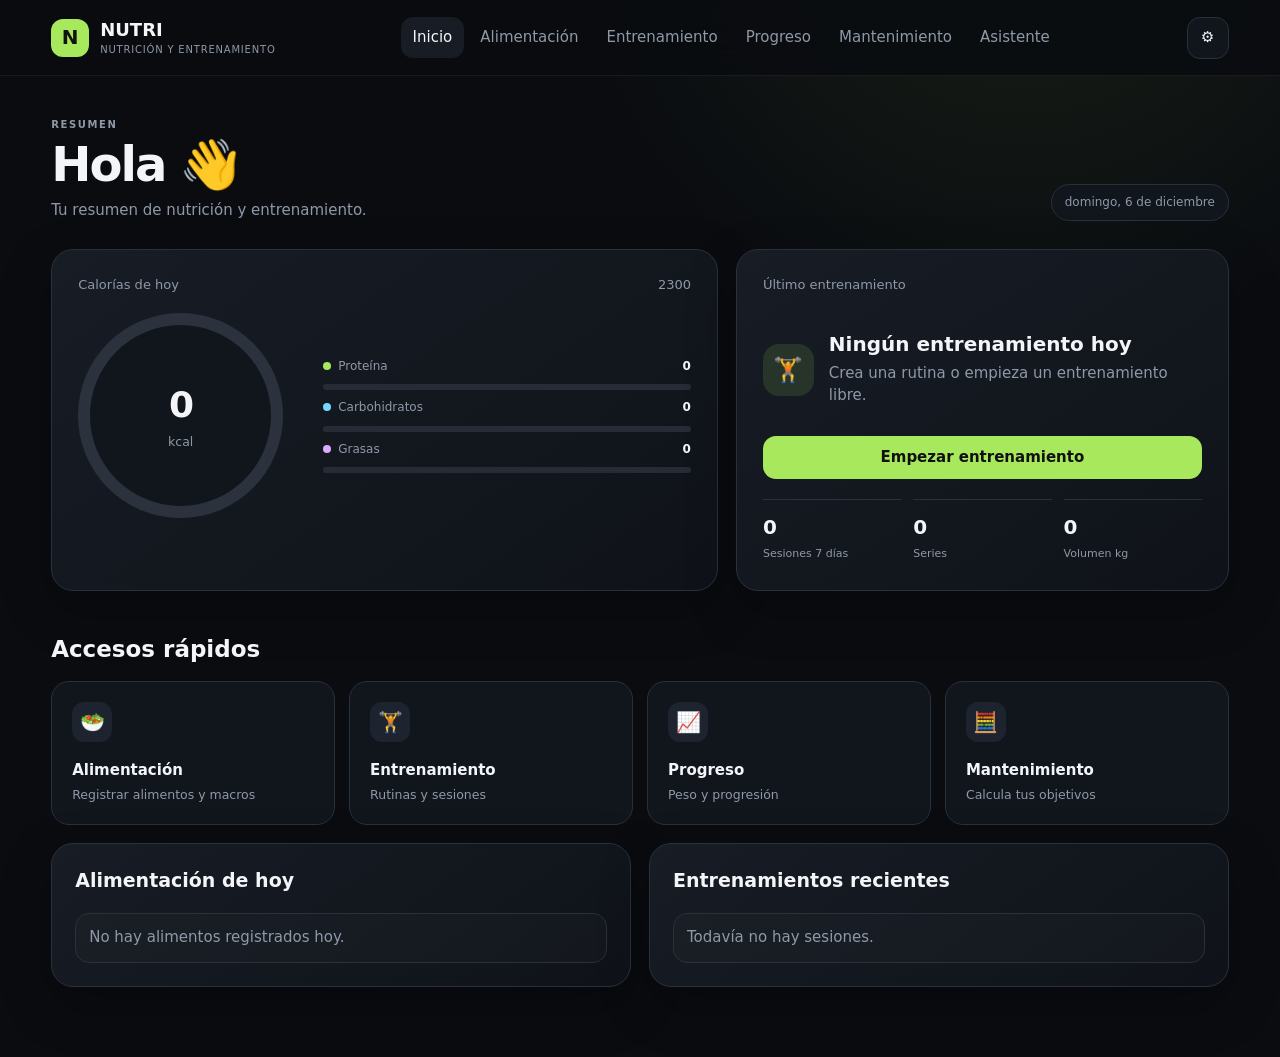
==== commit cc526c06: "Update index.html" ====
--- a/index.html
+++ b/index.html
@@ -3,330 +3,203 @@
 <head>
 <meta charset="UTF-8">
 <meta name="viewport" content="width=device-width, initial-scale=1.0">
-<meta name="theme-color" content="#0b0d12">
-<title>Nutri — nutrición y entrenamiento</title>
+<title>Nutri</title>
 <link rel="stylesheet" href="style.css">
 </head>
 
 <body>
-
 <div class="app-shell">
 
 <header class="topbar">
-
-<button class="brand" data-view="dashboard" aria-label="Ir al inicio">
+<button class="brand" data-view="dashboard">
 <span class="brand-mark">N</span>
 <span>
-<b>Nutri</b>
-<small>Tu panel personal</small>
+<b>NUTRI</b>
+<small>Nutrición y entrenamiento</small>
 </span>
 </button>
 
-<nav class="topnav" id="topnav">
+<nav class="topnav">
 <button class="nav-link active" data-view="dashboard">Inicio</button>
-<button class="nav-link" data-view="nutrition">Comida</button>
+<button class="nav-link" data-view="nutrition">Alimentación</button>
 <button class="nav-link" data-view="training">Entrenamiento</button>
 <button class="nav-link" data-view="progress">Progreso</button>
-<button class="nav-link" data-view="maintenance">Objetivos</button>
+<button class="nav-link" data-view="maintenance">Mantenimiento</button>
 <button class="nav-link" data-view="assistant">Asistente</button>
 </nav>
 
-<button class="icon-btn" id="settingsBtn" title="Ajustes">⚙</button>
-
+<button class="icon-btn" data-view="settings">⚙</button>
 </header>
 
-
-<main>
-
-<!-- =========================
-DASHBOARD
-========================== -->
-
+<!-- INICIO -->
 <section class="view active" id="view-dashboard">
-
 <div class="welcome-row">
-
-<div>
-<p class="eyebrow">PANEL DE HOY</p>
-<h1>Todo en un solo sitio.</h1>
-<p class="muted">
-Controla tu comida, tus entrenamientos y tu evolución sin perderte entre pantallas.
-</p>
-</div>
-
+<div>
+<p class="eyebrow">RESUMEN</p>
+<h1>Hola 👋</h1>
+<p class="muted">Tu resumen de nutrición y entrenamiento.</p>
+</div>
 <div class="date-chip" id="todayLabel"></div>
-
-</div>
-
+</div>
 
 <div class="hero-grid">
-
-<article class="hero-card calories-card">
-
+<article class="hero-card">
 <div class="hero-card-head">
 <span>Calorías de hoy</span>
-<button class="mini-link" data-view="nutrition">
-Abrir diario →
-</button>
+<span id="dashCalGoal">2300 kcal</span>
 </div>
 
 <div class="calorie-main">
-
 <div class="donut" id="calorieDonut">
 <div>
 <strong id="dashCalories">0</strong>
-<small>
-/ <span id="dashCalGoal">0</span> kcal
-</small>
-</div>
-</div>
-
+<small>kcal</small>
+</div>
+</div>
 
 <div class="macro-stack">
-
 <div class="macro-line">
-<span>
-<i class="dot protein"></i>
-Proteína
-</span>
-
-<b>
-<span id="dashProtein">0</span> g
-</b>
-</div>
-
-<div class="bar">
-<i id="dashProteinBar"></i>
-</div>
-
+<span><i class="dot"></i>Proteína</span>
+<b id="dashProtein">0 g</b>
+</div>
+<div class="bar"><i id="dashProteinBar"></i></div>
 
 <div class="macro-line">
-<span>
-<i class="dot carbs"></i>
-Carbohidratos
-</span>
-
-<b>
-<span id="dashCarbs">0</span> g
-</b>
-</div>
-
-<div class="bar">
-<i id="dashCarbsBar"></i>
-</div>
-
+<span><i class="dot carbs"></i>Carbohidratos</span>
+<b id="dashCarbs">0 g</b>
+</div>
+<div class="bar"><i id="dashCarbsBar"></i></div>
 
 <div class="macro-line">
-<span>
-<i class="dot fat"></i>
-Grasas
-</span>
-
-<b>
-<span id="dashFat">0</span> g
-</b>
-</div>
-
-<div class="bar">
-<i id="dashFatBar"></i>
-</div>
-
-</div>
-
-</div>
-
-</article>
-
-
-<article class="hero-card workout-card">
-
+<span><i class="dot fat"></i>Grasas</span>
+<b id="dashFat">0 g</b>
+</div>
+<div class="bar"><i id="dashFatBar"></i></div>
+</div>
+</div>
+</article>
+
+<article class="hero-card">
 <div class="hero-card-head">
-<span>Entrenamiento</span>
-
-<button class="mini-link" data-view="training">
-Ver todo →
-</button>
-</div>
-
-
-<div class="workout-focus" id="dashWorkoutFocus">
-
-<span class="big-icon">◆</span>
-
-<div>
-<strong id="dashWorkoutTitle">
-Ningún entrenamiento hoy
-</strong>
-
-<p id="dashWorkoutText">
-Crea una rutina o empieza un entrenamiento libre.
+<span>Último entrenamiento</span>
+</div>
+
+<div class="workout-focus">
+<div class="big-icon">🏋️</div>
+<div>
+<strong id="dashWorkoutTitle">Ningún entrenamiento</strong>
+<p id="dashWorkoutText">Crea una rutina o empieza uno libre.</p>
+</div>
+</div>
+
+<button class="primary-btn wide" id="quickWorkout">
+Empezar entrenamiento
+</button>
+
+<div class="three-stats">
+<div>
+<b id="dashSessions">0</b>
+<span>Sesiones 7 días</span>
+</div>
+<div>
+<b id="dashSets">0</b>
+<span>Series</span>
+</div>
+<div>
+<b id="dashVolume">0</b>
+<span>Volumen kg</span>
+</div>
+</div>
+</article>
+</div>
+
+<div class="section-title">
+<h2>Accesos rápidos</h2>
+</div>
+
+<div class="quick-grid">
+<button class="quick-card" data-view="nutrition">
+<div class="quick-icon">🥗</div>
+<b>Alimentación</b>
+<small>Registrar alimentos y macros</small>
+</button>
+
+<button class="quick-card" data-view="training">
+<div class="quick-icon">🏋️</div>
+<b>Entrenamiento</b>
+<small>Rutinas y sesiones</small>
+</button>
+
+<button class="quick-card" data-view="progress">
+<div class="quick-icon">📈</div>
+<b>Progreso</b>
+<small>Peso y progresión</small>
+</button>
+
+<button class="quick-card" data-view="maintenance">
+<div class="quick-icon">🧮</div>
+<b>Mantenimiento</b>
+<small>Calcula tus objetivos</small>
+</button>
+</div>
+
+<div class="split-grid">
+<article class="panel">
+<div class="panel-head">
+<h3>Alimentación de hoy</h3>
+</div>
+<div class="list" id="dashMeals"></div>
+</article>
+
+<article class="panel">
+<div class="panel-head">
+<h3>Entrenamientos recientes</h3>
+</div>
+<div class="list" id="dashRecentWorkouts"></div>
+</article>
+</div>
+</section>
+
+
+<!-- ALIMENTACIÓN -->
+<section class="view" id="view-nutrition">
+
+<div class="page-head">
+<div>
+<p class="eyebrow">ALIMENTACIÓN</p>
+<h1>Alimentación</h1>
+<p class="muted">
+Busca alimentos, registra cantidades y controla tus macros.
 </p>
 </div>
 
-</div>
-
-
-<button class="primary-btn wide" id="quickWorkout">
-+ Empezar entrenamiento
-</button>
-
-
-<div class="three-stats">
-
-<div>
-<b id="dashSessions">0</b>
-<span>sesiones / 7 días</span>
-</div>
-
-<div>
-<b id="dashSets">0</b>
-<span>series / 7 días</span>
-</div>
-
-<div>
-<b id="dashVolume">0</b>
-<span>kg de volumen</span>
-</div>
-
-</div>
-
-</article>
-
-</div>
-
-
-<div class="section-title">
-
-<div>
-<p class="eyebrow">ACCESOS RÁPIDOS</p>
-<h2>¿Qué vas a hacer?</h2>
-</div>
-
-</div>
-
-
-<div class="quick-grid">
-
-<button class="quick-card" data-view="nutrition">
-<span class="quick-icon food">⌁</span>
-<b>Añadir comida</b>
-<small>Busca entre tus 358 alimentos</small>
-</button>
-
-<button class="quick-card" data-view="training">
-<span class="quick-icon train">↗</span>
-<b>Entrenar</b>
-<small>Series, kg, reps y RIR</small>
-</button>
-
-<button class="quick-card" data-view="progress">
-<span class="quick-icon progress">◒</span>
-<b>Ver progreso</b>
-<small>Peso y rendimiento</small>
-</button>
-
-<button class="quick-card" data-view="maintenance">
-<span class="quick-icon target">◎</span>
-<b>Objetivos</b>
-<small>Calorías y macros</small>
-</button>
-
-</div>
-
-
-<div class="split-grid">
-
-<article class="panel">
-
-<div class="panel-head">
-
-<div>
-<p class="eyebrow">ÚLTIMAS SESIONES</p>
-<h3>Entrenamiento reciente</h3>
-</div>
-
-<button class="text-btn" data-view="training">
-Historial
-</button>
-
-</div>
-
-<div id="dashRecentWorkouts" class="list"></div>
-
-</article>
-
-
-<article class="panel">
-
-<div class="panel-head">
-
-<div>
-<p class="eyebrow">DIARIO</p>
-<h3>Comidas de hoy</h3>
-</div>
-
-<button class="text-btn" data-view="nutrition">
-Diario
-</button>
-
-</div>
-
-<div id="dashMeals" class="list"></div>
-
-</article>
-
-</div>
-
-</section>
-
-
-
-<!-- =========================
-NUTRITION
-========================== -->
-
-<section class="view" id="view-nutrition">
-
-<div class="page-head">
-
-<div>
-<p class="eyebrow">ALIMENTACIÓN</p>
-<h1>Tu diario de comida</h1>
-<p class="muted">
-Añade cantidades y Nutri calcula automáticamente las calorías y macros.
-</p>
-</div>
-
+<div class="head-actions">
 <button class="primary-btn" id="openFoodModal">
 + Añadir alimento
 </button>
-
-</div>
-
+</div>
+</div>
+
+<div class="day-picker">
+<button id="prevDay">‹</button>
+<button class="text-btn" id="todayDay">Hoy</button>
+<span id="nutritionDate"></span>
+<button id="nextDay">›</button>
+</div>
 
 <div class="nutrition-overview">
-
 <div class="nutrition-total">
-<span>Consumido</span>
+<span>Calorías</span>
 <strong id="nutCalories">0</strong>
-<small>kcal</small>
+<small>/ <span id="nutCalGoal">2300 kcal</span></small>
 </div>
 
 <div class="goal-meter">
-
-<div>
-<span>Objetivo</span>
-<b id="nutCalGoal">0 kcal</b>
-</div>
-
-<div class="big-bar">
-<i id="nutCalBar"></i>
-</div>
-
-<small id="nutCalRemaining">
-0 kcal restantes
-</small>
-
+<div>
+<span>Objetivo diario</span>
+<span id="nutCalRemaining">2300 kcal restantes</span>
+</div>
+<div class="big-bar"><i id="nutCalBar"></i></div>
 </div>
 
 <div class="macro-pill">
@@ -335,7 +208,7 @@
 </div>
 
 <div class="macro-pill">
-<span>Carbos</span>
+<span>Carbohidratos</span>
 <b id="nutCarbs">0 g</b>
 </div>
 
@@ -343,307 +216,134 @@
 <span>Grasas</span>
 <b id="nutFat">0 g</b>
 </div>
-
-</div>
-
-
-<div class="day-picker panel">
-
-<button id="prevDay">‹</button>
-
-<strong id="nutritionDate"></strong>
-
-<button id="nextDay">›</button>
-
-<button class="text-btn" id="todayDay">
-Hoy
-</button>
-
-</div>
-
+</div>
 
 <div class="food-layout">
-
-<article class="panel meal-panel">
-
+<div>
+<article class="panel">
 <div class="panel-head">
-
-<div>
-<p class="eyebrow">DIARIO</p>
-<h3>Alimentos registrados</h3>
-</div>
-
-<span class="count-badge" id="foodCount">
-0
-</span>
-
-</div>
-
-<div id="foodLog" class="food-log"></div>
-
-</article>
-
-
-<aside class="panel nutrition-side">
-
-<p class="eyebrow">OBJETIVO DE MACROS</p>
-<h3>Distribución</h3>
-
+<div>
+<h3>Diario</h3>
+<small class="muted" id="foodCount">0 alimentos</small>
+</div>
+</div>
+
+<div class="food-log" id="foodLog"></div>
+</article>
+</div>
+
+<aside>
+<article class="panel">
+<div class="panel-head">
+<h3>Macros</h3>
+</div>
 
 <div class="side-macro">
 <span>Proteína</span>
-<b id="sideProtein">0 / 0 g</b>
-
-<div class="bar">
-<i id="sideProteinBar"></i>
-</div>
-</div>
-
+<b id="sideProtein">0 / 130 g</b>
+<div class="bar"><i id="sideProteinBar"></i></div>
+</div>
 
 <div class="side-macro">
 <span>Carbohidratos</span>
-<b id="sideCarbs">0 / 0 g</b>
-
-<div class="bar">
-<i id="sideCarbsBar"></i>
-</div>
-</div>
-
+<b id="sideCarbs">0 / 260 g</b>
+<div class="bar"><i id="sideCarbsBar"></i></div>
+</div>
 
 <div class="side-macro">
 <span>Grasas</span>
-<b id="sideFat">0 / 0 g</b>
-
-<div class="bar">
-<i id="sideFatBar"></i>
-</div>
-</div>
-
-
-<button class="secondary-btn wide" data-view="maintenance">
-Editar objetivos
-</button>
-
+<b id="sideFat">0 / 70 g</b>
+<div class="bar"><i id="sideFatBar"></i></div>
+</div>
+</article>
 </aside>
-
-</div>
-
+</div>
 </section>
 
 
-
-<!-- =========================
-TRAINING
-========================== -->
-
+<!-- ENTRENAMIENTO -->
 <section class="view" id="view-training">
 
-<div class="page-head training-head">
-
-<div>
-<p class="eyebrow">TRAINING STUDIO</p>
-<h1>Entrenamiento</h1>
-<p class="muted">
-Construye rutinas y registra cada serie con precisión.
-</p>
-</div>
-
-<div class="head-actions">
-
-<button class="secondary-btn" id="newRoutineBtn">
-+ Nueva rutina
-</button>
+<div class="page-head">
+<div>
+<p class="eyebrow">ENTRENAMIENTO</p>
+<h1>Workout Studio</h1>
+<p class="muted">Rutinas, sesiones y progresión.</p>
+</div>
 
 <button class="primary-btn" id="startFreeBtn">
-Empezar libre
-</button>
-
-</div>
-
-</div>
-
++ Entrenamiento libre
+</button>
+</div>
 
 <div class="training-tabs">
-
-<button class="training-tab active" data-training-tab="session">
-Sesión
-</button>
-
-<button class="training-tab" data-training-tab="routines">
-Rutinas
-</button>
-
-<button class="training-tab" data-training-tab="history">
-Historial
-</button>
-
-<button class="training-tab" data-training-tab="exercises">
-Ejercicios
-</button>
-
-<button class="training-tab" data-training-tab="progression">
-Progresión
-</button>
-
-</div>
-
+<button class="training-tab active" data-training-tab="session">Sesión</button>
+<button class="training-tab" data-training-tab="routines">Rutinas</button>
+<button class="training-tab" data-training-tab="exercises">Ejercicios</button>
+<button class="training-tab" data-training-tab="history">Historial</button>
+<button class="training-tab" data-training-tab="progression">Progresión</button>
+</div>
 
 <div class="training-pane active" id="training-session">
 
 <div id="noSession" class="empty-state large">
-
-<span>↗</span>
-
-<h2>Tu sesión empieza aquí</h2>
-
-<p>
-Elige una rutina guardada o empieza una sesión libre.
-Después registra kg, repeticiones y RIR serie por serie.
-</p>
-
-<div>
-
-<button class="primary-btn" id="emptyStartBtn">
-Empezar libre
-</button>
-
-<button class="secondary-btn" id="emptyRoutineBtn">
-Elegir rutina
-</button>
-
-</div>
-
-</div>
-
-
-<div id="activeSession" class="session-shell hidden">
-
-<div class="session-top panel">
-
-<div>
-
-<span class="live-dot">
-● EN CURSO
-</span>
-
-<h2 id="sessionName">
-Entrenamiento
-</h2>
-
-<p id="sessionTimer">
-00:00
-</p>
-
-</div>
-
+<span>🏋️</span>
+<h2>No hay entrenamiento activo</h2>
+<p>Empieza un entrenamiento libre o selecciona una rutina.</p>
+<button class="primary-btn" id="emptyStartBtn">Empezar libre</button>
+<button class="secondary-btn" id="emptyRoutineBtn">Ver rutinas</button>
+</div>
+
+<div id="activeSession" class="hidden">
+<div class="session-top">
+<div>
+<span class="live-dot">● SESIÓN ACTIVA</span>
+<h2 id="sessionName">Entrenamiento</h2>
+<p><span id="sessionTimer">00:00:00</span></p>
+</div>
 
 <div class="session-actions">
-
-<button class="secondary-btn" id="sessionNoteBtn">
-Añadir nota
-</button>
-
-<button class="danger-btn" id="finishWorkoutBtn">
-Terminar sesión
-</button>
-
-</div>
-
-</div>
-
+<button class="secondary-btn" id="sessionNoteBtn">Nota</button>
+<button class="primary-btn" id="finishWorkoutBtn">Terminar</button>
+</div>
+</div>
 
 <div class="session-stats">
-
-<div>
-<span>Series</span>
-<b id="sessionSets">0</b>
-</div>
-
-<div>
-<span>Volumen</span>
-<b id="sessionVolume">0 kg</b>
-</div>
-
-<div>
-<span>Ejercicios</span>
-<b id="sessionExercises">0</b>
-</div>
-
-<div>
-<span>RIR medio</span>
-<b id="sessionRir">—</b>
-</div>
-
-</div>
-
+<div><span>Series</span><b id="sessionSets">0</b></div>
+<div><span>Volumen</span><b id="sessionVolume">0 kg</b></div>
+<div><span>Ejercicios</span><b id="sessionExercises">0</b></div>
+<div><span>RIR medio</span><b id="sessionRir">—</b></div>
+</div>
 
 <div id="sessionExercisesList"></div>
-
 
 <button class="add-exercise-session" id="addExerciseToSession">
 + Añadir ejercicio
 </button>
-
-</div>
-
+</div>
 </div>
 
 
 <div class="training-pane" id="training-routines">
-
 <div class="routine-toolbar">
-
-<input
-class="search-input"
-id="routineSearch"
-placeholder="Buscar rutina..."
->
-
-<button class="primary-btn" id="newRoutineBtn2">
+<input class="search-input" id="routineSearch" placeholder="Buscar rutina...">
+<button class="primary-btn" id="newRoutineBtn">+ Nueva rutina</button>
+</div>
+
+<div class="routine-grid" id="routineGrid"></div>
+
+<button class="primary-btn" id="newRoutineBtn2" style="margin-top:15px">
 + Crear rutina
 </button>
-
-</div>
-
-<div id="routineGrid" class="routine-grid"></div>
-
-</div>
-
-
-<div class="training-pane" id="training-history">
-
-<div class="history-filter">
-
-<select id="historyRange">
-<option value="30">Últimos 30 días</option>
-<option value="90">Últimos 90 días</option>
-<option value="365">Último año</option>
-<option value="all">Todo</option>
-</select>
-
-</div>
-
-<div id="workoutHistory" class="history-list"></div>
-
 </div>
 
 
 <div class="training-pane" id="training-exercises">
-
 <div class="exercise-toolbar">
-
-<input
-class="search-input"
-id="exerciseSearch"
-placeholder="Buscar ejercicio..."
->
+<input class="search-input" id="exerciseSearch" placeholder="Buscar ejercicio...">
 
 <select id="exerciseMuscle">
-
-<option value="">
-Todos los músculos
-</option>
-
+<option value="">Todos</option>
 <option>Pecho</option>
 <option>Espalda</option>
 <option>Hombros</option>
@@ -653,313 +353,214 @@
 <option>Glúteos</option>
 <option>Abdomen</option>
 <option>Antebrazo</option>
-<option>Cardio</option>
-
 </select>
 
 <button class="primary-btn" id="newExerciseBtn">
 + Crear ejercicio
 </button>
-
-</div>
-
-<div id="exerciseGrid" class="exercise-grid"></div>
-
+</div>
+
+<div class="exercise-grid" id="exerciseGrid"></div>
+</div>
+
+
+<div class="training-pane" id="training-history">
+<div class="history-filter">
+<input class="search-input" id="historySearch" placeholder="Buscar entrenamiento...">
+<span class="count-badge" id="historyCount">0 sesiones</span>
+</div>
+
+<div id="workoutHistory"></div>
 </div>
 
 
 <div class="training-pane" id="training-progression">
-
 <div class="progression-toolbar">
-
 <select id="progressExerciseSelect"></select>
-
 </div>
 
 <div id="progressionContent"></div>
-
 </div>
 
 </section>
 
 
-
-<!-- =========================
-PROGRESS
-========================== -->
-
+<!-- PROGRESO -->
 <section class="view" id="view-progress">
 
 <div class="page-head">
-
-<div>
-<p class="eyebrow">EVOLUCIÓN</p>
-<h1>Tu progreso</h1>
-<p class="muted">
-Registra datos y observa cómo cambia tu rendimiento.
-</p>
+<div>
+<p class="eyebrow">SEGUIMIENTO</p>
+<h1>Progreso</h1>
+<p class="muted">Registra tu evolución a lo largo del tiempo.</p>
 </div>
 
 <button class="primary-btn" id="addProgressBtn">
 + Registrar peso
 </button>
-
-</div>
-
+</div>
 
 <div class="progress-cards">
-
 <div class="metric-card">
 <span>Peso actual</span>
-<strong id="currentWeight">—</strong>
-<small>kg</small>
+<strong id="currentWeight">—</strong><small>kg</small>
 </div>
 
 <div class="metric-card">
 <span>Peso inicial</span>
-<strong id="startWeight">—</strong>
-<small>kg</small>
+<strong id="startWeight">—</strong><small>kg</small>
 </div>
 
 <div class="metric-card">
 <span>Objetivo</span>
-<strong id="targetWeightDisplay">—</strong>
-<small>kg</small>
+<strong id="targetWeightDisplay">—</strong><small>kg</small>
 </div>
 
 <div class="metric-card">
 <span>Registros</span>
 <strong id="weightEntries">0</strong>
-<small>mediciones</small>
-</div>
-
-</div>
-
+</div>
+</div>
 
 <div class="progress-layout">
-
 <article class="panel">
-
 <div class="panel-head">
-
-<div>
-<p class="eyebrow">PESO</p>
-<h3>Evolución</h3>
-</div>
+<h3>Evolución del peso</h3>
 
 <select id="progressRange">
 <option value="30">30 días</option>
 <option value="90">90 días</option>
 <option value="365">1 año</option>
+<option value="9999">Todo</option>
 </select>
-
 </div>
 
 <div class="chart-wrap">
-<svg
-id="weightChart"
-viewBox="0 0 800 300"
-preserveAspectRatio="none"
-></svg>
-</div>
-
-</article>
-
+<svg id="weightChart" viewBox="0 0 800 300"></svg>
+</div>
+</article>
 
 <article class="panel">
-
 <div class="panel-head">
-
-<div>
-<p class="eyebrow">REGISTROS</p>
-<h3>Últimas mediciones</h3>
-</div>
-
-</div>
-
-<div id="weightHistory" class="list"></div>
-
-</article>
-
-</div>
-
+<h3>Historial</h3>
+</div>
+
+<div class="list" id="weightHistory"></div>
+</article>
+</div>
 </section>
 
 
-
-<!-- =========================
-MAINTENANCE
-========================== -->
-
+<!-- MANTENIMIENTO -->
 <section class="view" id="view-maintenance">
 
 <div class="page-head">
-
 <div>
 <p class="eyebrow">OBJETIVOS</p>
-<h1>Calorías y macros</h1>
-
-<p class="muted">
-Configura tus objetivos. El cálculo es una estimación
-y puedes ajustarlo según tus datos.
-</p>
-</div>
-
-</div>
-
+<h1>Mantenimiento</h1>
+<p class="muted">Calcula una estimación y configura tus objetivos.</p>
+</div>
+</div>
 
 <div class="goal-layout">
 
 <article class="panel form-panel">
-
-<div class="panel-head">
-
-<div>
-<p class="eyebrow">DATOS</p>
-<h3>Estimación de mantenimiento</h3>
-</div>
-
-</div>
-
-
-<form id="maintenanceForm" class="form-grid">
+<h3>Calculadora</h3>
+
+<form id="maintenanceForm">
+
+<div class="form-grid">
 
 <label>
 Sexo
-
 <select id="mSex">
 <option value="male">Hombre</option>
 <option value="female">Mujer</option>
 </select>
 </label>
 
-
 <label>
 Edad
-<input
-id="mAge"
-type="number"
-min="13"
-max="100"
->
-</label>
-
-
-<label>
-Peso (kg)
-<input
-id="mWeight"
-type="number"
-step="0.1"
-min="30"
->
-</label>
-
-
-<label>
-Altura (cm)
-<input
-id="mHeight"
-type="number"
-min="100"
->
-</label>
-
+<input type="number" id="mAge">
+</label>
+
+<label>
+Peso
+<input type="number" step="0.1" id="mWeight">
+</label>
+
+<label>
+Altura
+<input type="number" id="mHeight">
+</label>
 
 <label>
 Actividad
-
 <select id="mActivity">
 <option value="1.2">Sedentario</option>
-<option value="1.375">Ligera</option>
-<option value="1.55">Moderada</option>
-<option value="1.725">Alta</option>
-<option value="1.9">Muy alta</option>
+<option value="1.375">Actividad ligera</option>
+<option value="1.55">Actividad moderada</option>
+<option value="1.725">Actividad alta</option>
+<option value="1.9">Actividad muy alta</option>
 </select>
 </label>
 
-
 <label>
 Objetivo
-
 <select id="mGoal">
-<option value="maintain">Mantener</option>
-<option value="cut">Déficit moderado</option>
-<option value="gain">Superávit moderado</option>
-<option value="custom">Personalizado</option>
+<option value="cut">Déficit</option>
+<option value="maintain">Mantenimiento</option>
+<option value="gain">Superávit</option>
 </select>
 </label>
 
-
 <label class="full">
-
-Ajuste de calorías
-
-<input
-id="mAdjustment"
-type="number"
-step="50"
-value="0"
->
-
-<small>
-Negativo = menos calorías; positivo = más calorías.
-</small>
-
-</label>
-
-
-<div class="full">
-
-<button class="primary-btn" type="submit">
-Calcular y guardar
-</button>
-
-</div>
+Ajuste manual de kcal
+<input type="number" id="mAdjustment" value="0">
+<small>Pon 0 para utilizar el cálculo automático.</small>
+</label>
+
+</div>
+
+<button class="primary-btn wide" type="submit">
+Calcular
+</button>
 
 </form>
-
-</article>
-
-
-<aside class="panel result-panel">
-
-<p class="eyebrow">RESULTADO</p>
+</article>
+
+<article class="panel">
+<h3>Resultado</h3>
 
 <div class="maintenance-number">
-
-<strong id="maintenanceResult">—</strong>
-
-<span>
-kcal/día
-</span>
-
-</div>
-
+<strong id="maintenanceResult">0</strong>
+<span>kcal/día</span>
+</div>
 
 <div class="result-row">
 <span>Proteína</span>
-<b id="goalProteinResult">—</b>
+<b id="goalProteinResult">0 g</b>
 </div>
 
 <div class="result-row">
 <span>Carbohidratos</span>
-<b id="goalCarbsResult">—</b>
+<b id="goalCarbsResult">0 g</b>
 </div>
 
 <div class="result-row">
 <span>Grasas</span>
-<b id="goalFatResult">—</b>
-</div>
-
+<b id="goalFatResult">0 g</b>
+</div>
 
 <p class="fineprint">
-Puedes modificar los macros manualmente desde los campos de objetivos.
+La estimación es orientativa y debe ajustarse según tus datos reales y evolución.
 </p>
-
+</article>
+
+<article class="panel">
+<h3>Objetivos manuales</h3>
 
 <div class="manual-goals">
-
 <label>
 Calorías
 <input id="goalCalInput" type="number">
@@ -980,328 +581,213 @@
 <input id="goalFatInput" type="number">
 </label>
 
-<button
-class="secondary-btn wide"
-id="saveManualGoals"
->
+<button class="primary-btn" id="saveManualGoals">
 Guardar objetivos
 </button>
-
-</div>
-
+</div>
+</article>
+
+</div>
+</section>
+
+
+<!-- ASISTENTE -->
+<section class="view" id="view-assistant">
+
+<div class="page-head">
+<div>
+<p class="eyebrow">ASISTENTE</p>
+<h1>Asistente personal</h1>
+<p class="muted">Consulta los datos que tienes guardados en Nutri.</p>
+</div>
+</div>
+
+<div class="assistant-layout">
+
+<article class="panel assistant-chat">
+<div class="assistant-messages" id="assistantMessages">
+<div class="msg">
+<small>Nutri</small>
+Puedo consultar tus calorías, macros, entrenamientos y progresión.
+</div>
+</div>
+
+<div class="assistant-input">
+<input id="assistantInput" placeholder="Pregunta algo...">
+<button class="primary-btn" id="assistantSend">Enviar</button>
+</div>
+</article>
+
+<aside class="panel suggestions">
+<h3>Preguntas rápidas</h3>
+
+<button data-question="¿Cuántas calorías llevo hoy?">
+¿Cuántas calorías llevo?
+</button>
+
+<button data-question="¿Cuánta proteína llevo hoy?">
+¿Cuánta proteína llevo?
+</button>
+
+<button data-question="¿Cuántos entrenamientos hice?">
+¿Cuántos entrenamientos hice?
+</button>
+
+<button data-question="¿Cuál es mi mayor volumen?">
+¿Cuál es mi mayor volumen?
+</button>
 </aside>
 
 </div>
-
 </section>
 
 
-
-<!-- =========================
-ASSISTANT
-========================== -->
-
-<section class="view" id="view-assistant">
+<!-- AJUSTES -->
+<section class="view" id="view-settings">
 
 <div class="page-head">
-
-<div>
-<p class="eyebrow">NUTRI AI LOCAL</p>
-<h1>Asistente</h1>
-
-<p class="muted">
-Consultas rápidas usando los datos que tienes guardados en Nutri.
-</p>
-</div>
-
-</div>
-
-
-<div class="assistant-layout">
-
-<div class="assistant-chat panel">
-
-<div
-id="assistantMessages"
-class="assistant-messages"
-></div>
-
-<div class="assistant-input">
+<div>
+<p class="eyebrow">CONFIGURACIÓN</p>
+<h1>Ajustes</h1>
+<p class="muted">Gestiona tus datos de Nutri.</p>
+</div>
+</div>
+
+<div class="settings-grid">
+
+<article class="panel setting-card">
+<div class="setting-icon">💾</div>
+<div>
+<h3>Exportar datos</h3>
+<p>Guarda una copia de toda tu información.</p>
+</div>
+<button class="secondary-btn" id="exportData">Exportar</button>
+</article>
+
+<article class="panel setting-card">
+<div class="setting-icon">📥</div>
+<div>
+<h3>Importar datos</h3>
+<p>Restaura una copia anterior.</p>
+</div>
+
+<label class="secondary-btn file-btn">
+Importar
+<input type="file" id="importData" accept=".json">
+</label>
+</article>
+
+<article class="panel setting-card">
+<div class="setting-icon">⚠️</div>
+<div>
+<h3>Restablecer</h3>
+<p>Borra todos los datos guardados en este dispositivo.</p>
+</div>
+<button class="danger-btn" id="resetData">Borrar</button>
+</article>
+
+</div>
+</section>
+
+</div>
+
+
+<!-- MODAL ALIMENTO -->
+<dialog class="modal" id="foodModal">
+<form method="dialog" class="modal-box">
+
+<div class="modal-head">
+<div>
+<h2>Añadir alimento</h2>
+<p class="muted">Busca en tu base de alimentos.</p>
+</div>
+<button class="close-btn">×</button>
+</div>
 
 <input
-id="assistantInput"
-placeholder="Ej.: ¿cuántas kcal llevo hoy?"
+class="search-input big"
+id="foodSearch"
+placeholder="Buscar alimento..."
 autocomplete="off"
 >
 
-<button
-class="primary-btn"
-id="assistantSend"
->
-Enviar
-</button>
-
-</div>
-
-</div>
-
-
-<aside class="panel suggestions">
-
-<p class="eyebrow">
-PREGUNTAS RÁPIDAS
-</p>
-
-<button data-question="¿Cuántas calorías llevo hoy?">
-Calorías de hoy
-</button>
-
-<button data-question="¿Cuánta proteína llevo hoy?">
-Proteína de hoy
-</button>
-
-<button data-question="¿Cuántas sesiones he hecho esta semana?">
-Sesiones esta semana
-</button>
-
-<button data-question="¿Cuál es mi ejercicio con más volumen reciente?">
-Rendimiento reciente
-</button>
-
-</aside>
-
-</div>
-
-</section>
-
-
-
-<!-- =========================
-SETTINGS
-========================== -->
-
-<section class="view" id="view-settings">
-
-<div class="page-head">
-
-<div>
-<p class="eyebrow">CONFIGURACIÓN</p>
-<h1>Ajustes</h1>
-
-<p class="muted">
-Tus datos se guardan en este dispositivo.
-</p>
-</div>
-
-</div>
-
-
-<div class="settings-grid">
-
-<article class="panel setting-card">
-
-<span class="setting-icon">⇩</span>
-
-<div>
-<h3>Exportar datos</h3>
-<p>
-Descarga una copia de tus rutinas,
-comidas, progreso y objetivos.
-</p>
-</div>
-
-<button
-class="secondary-btn"
-id="exportData"
->
-Exportar JSON
-</button>
-
-</article>
-
-
-<article class="panel setting-card">
-
-<span class="setting-icon">⇧</span>
-
-<div>
-<h3>Importar datos</h3>
-<p>
-Restaura una copia anterior de Nutri.
-</p>
-</div>
-
-<label class="secondary-btn file-btn">
-
-Importar JSON
-
-<input
-type="file"
-id="importData"
-accept="application/json"
->
-
-</label>
-
-</article>
-
-
-<article class="panel setting-card danger-card">
-
-<span class="setting-icon">!</span>
-
-<div>
-<h3>Borrar datos</h3>
-<p>
-Elimina los datos guardados de Nutri
-en este dispositivo.
-</p>
-</div>
-
-<button
-class="danger-btn"
-id="resetData"
->
-Restablecer
-</button>
-
-</article>
-
-</div>
-
-</section>
-
-</main>
-
-</div>
-
-
-
-<!-- =========================
-FOOD MODAL
-========================== -->
-
-<dialog id="foodModal" class="modal">
-
-<form method="dialog" class="modal-box">
+<div class="food-results" id="foodResults"></div>
+
+<div class="amount-box hidden" id="foodAmount">
+
+<div>
+<strong id="selectedFoodName"></strong>
+<small id="selectedFoodMacros"></small>
+</div>
+
+<label>
+Gramos
+<input id="foodGrams" type="number" min="0" step="0.1" value="100">
+</label>
+
+<button type="button" class="primary-btn" id="confirmFood">
+Añadir
+</button>
+
+</div>
+
+</form>
+</dialog>
+
+
+<!-- MODAL RUTINA -->
+<dialog class="modal" id="routineModal">
+<div class="modal-box">
 
 <div class="modal-head">
-
-<div>
-<p class="eyebrow">AÑADIR AL DIARIO</p>
-<h2>Buscar alimento</h2>
-</div>
-
-<button class="close-btn">
-×
-</button>
-
-</div>
-
-
-<input
-id="foodSearch"
-class="search-input big"
-placeholder="Busca arroz, pollo, leche..."
-autofocus
->
-
-
-<div
-id="foodResults"
-class="food-results"
-></div>
-
-
-<div
-id="foodAmount"
-class="amount-box hidden"
->
-
-<div>
-
-<strong id="selectedFoodName"></strong>
-
-<small id="selectedFoodMacros"></small>
-
-</div>
-
-
-<label>
-
-Cantidad
-
-<input
-id="foodGrams"
-type="number"
-value="100"
-min="0.1"
-step="0.1"
->
-
-</label>
-
-
-<button
-type="button"
-class="primary-btn"
-id="confirmFood"
->
-Añadir
-</button>
-
-</div>
-
-</form>
-
+<h2 id="routineModalTitle">Crear rutina</h2>
+<button class="close-btn" onclick="document.getElementById('routineModal').close()">×</button>
+</div>
+
+<input id="rName" placeholder="Nombre de la rutina">
+
+<textarea
+id="rDescription"
+rows="3"
+placeholder="Descripción opcional"
+style="margin-top:10px"
+></textarea>
+
+<div class="section-divider"></div>
+
+<h3>Ejercicios</h3>
+
+<div class="routine-picker" id="routineExercisePicker"></div>
+
+<button class="primary-btn wide" id="saveRoutineBtn">
+Guardar rutina
+</button>
+
+</div>
 </dialog>
 
 
-
-<!-- =========================
-EXERCISE MODAL
-========================== -->
-
-<dialog id="exerciseModal" class="modal">
-
-<form
-method="dialog"
-class="modal-box"
-id="exerciseForm"
->
+<!-- MODAL EJERCICIO -->
+<dialog class="modal" id="exerciseModal">
+
+<div class="modal-box">
 
 <div class="modal-head">
-
-<div>
-<p class="eyebrow">BIBLIOTECA</p>
-<h2 id="exerciseModalTitle">
-Crear ejercicio
-</h2>
-</div>
-
-<button class="close-btn">
-×
-</button>
-
-</div>
-
+<h2 id="exerciseModalTitle">Crear ejercicio</h2>
+<button class="close-btn" onclick="document.getElementById('exerciseModal').close()">×</button>
+</div>
+
+<form id="exerciseForm">
 
 <div class="form-grid">
 
 <label>
 Nombre
-
-<input
-id="eName"
-required
-placeholder="Ej. Remo unilateral en polea"
->
-</label>
-
-
-<label>
-Músculo
-
+<input id="eName" required>
+</label>
+
+<label>
+Grupo muscular
 <select id="eMuscle">
 <option>Pecho</option>
 <option>Espalda</option>
@@ -1312,191 +798,63 @@
 <option>Glúteos</option>
 <option>Abdomen</option>
 <option>Antebrazo</option>
-<option>Cardio</option>
 </select>
-
-</label>
-
-
-<label>
-Equipo
-
-<input
-id="eEquipment"
-placeholder="Polea, máquina, mancuernas..."
->
-</label>
-
+</label>
+
+<label>
+Equipamiento
+<input id="eEquipment" placeholder="Polea, máquina, mancuernas...">
+</label>
 
 <label>
 Tipo
-
 <select id="eType">
-
-<option value="bilateral">
-Bilateral
-</option>
-
-<option value="unilateral">
-Unilateral
-</option>
-
+<option value="bilateral">Bilateral</option>
+<option value="unilateral">Unilateral</option>
 </select>
-
-</label>
-
+</label>
 
 <label id="unilateralModeLabel">
-
 Registro unilateral
-
 <select id="eUnilateralMode">
-
-<option value="same">
-Mismo peso/reps en ambos lados
-</option>
-
-<option value="separate">
-Registrar cada lado por separado
-</option>
-
+<option value="same">Mismo peso/reps en ambos lados</option>
+<option value="separate">Registrar cada lado por separado</option>
 </select>
-
-</label>
-
-
-<div class="full">
-
-<button
-class="primary-btn wide"
-type="submit"
->
+</label>
+
+</div>
+
+<button class="primary-btn wide" type="submit">
 Guardar ejercicio
 </button>
 
-</div>
-
-</div>
-
 </form>
 
+</div>
 </dialog>
 
 
-
-<!-- =========================
-ROUTINE MODAL
-========================== -->
-
-<dialog id="routineModal" class="modal">
-
-<form method="dialog" class="modal-box">
+<!-- MODAL NOTA -->
+<dialog class="modal" id="noteModal">
+
+<div class="modal-box">
 
 <div class="modal-head">
-
-<div>
-<p class="eyebrow">RUTINAS</p>
-<h2 id="routineModalTitle">
-Crear rutina
-</h2>
-</div>
-
-<button class="close-btn">
-×
-</button>
-
-</div>
-
-
-<label>
-Nombre de la rutina
-
-<input
-id="rName"
-required
-placeholder="Ej. Upper A"
->
-</label>
-
-
-<label>
-Descripción
-
-<input
-id="rDescription"
-placeholder="Ej. Espalda + bíceps"
->
-</label>
-
-
-<p class="eyebrow routine-select-label">
-EJERCICIOS
-</p>
-
-
-<div
-id="routineExercisePicker"
-class="routine-picker"
-></div>
-
-
-<button
-type="button"
-class="primary-btn wide"
-id="saveRoutineBtn"
->
-Guardar rutina
-</button>
-
-</form>
-
+<h2>Nota del entrenamiento</h2>
+<button class="close-btn" onclick="document.getElementById('noteModal').close()">×</button>
+</div>
+
+<textarea id="sessionNote" rows="6" placeholder="Escribe una nota..."></textarea>
+
+<button class="primary-btn wide" id="saveSessionNote">
+Guardar nota
+</button>
+
+</div>
 </dialog>
 
 
-
-<!-- =========================
-NOTE MODAL
-========================== -->
-
-<dialog id="noteModal" class="modal">
-
-<form method="dialog" class="modal-box">
-
-<div class="modal-head">
-
-<h2>Nota de sesión</h2>
-
-<button class="close-btn">
-×
-</button>
-
-</div>
-
-
-<textarea
-id="sessionNote"
-rows="6"
-placeholder="Sensaciones, técnica, energía..."
-></textarea>
-
-
-<button
-type="button"
-class="primary-btn wide"
-id="saveSessionNote"
->
-Guardar nota
-</button>
-
-</form>
-
-</dialog>
-
-
-
-<!-- IMPORTANTE:
-foods.js debe estar antes que script.js -->
-
+<!-- MUY IMPORTANTE: foods.js ANTES que script.js -->
 <script src="foods.js"></script>
 <script src="script.js"></script>
 
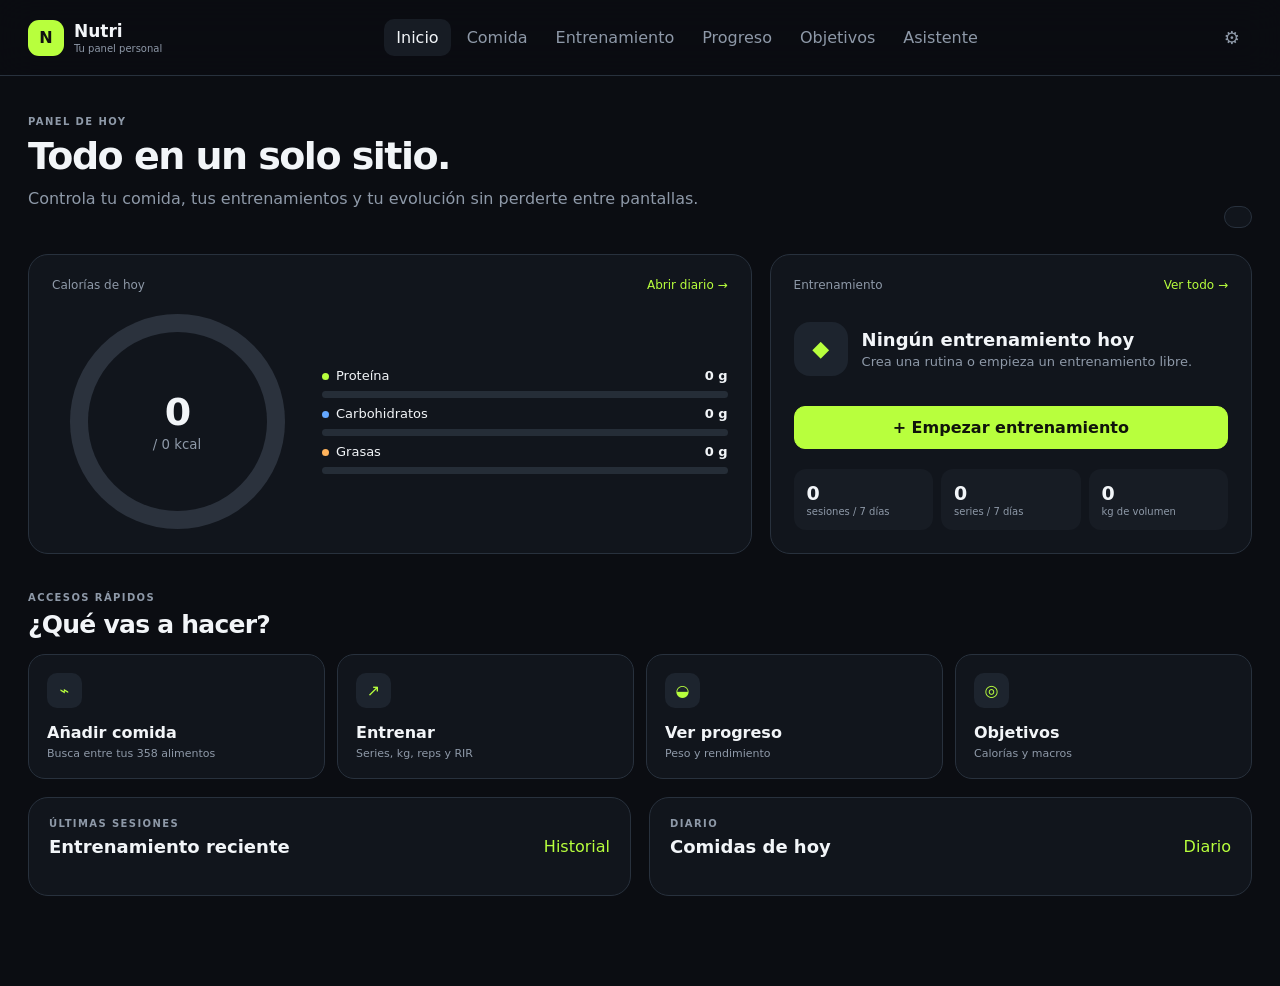
==== commit 051608dd: "Update index.html" ====
--- a/index.html
+++ b/index.html
@@ -1,862 +1,380 @@
+<!-- index.html -->
 <!DOCTYPE html>
 <html lang="es">
 <head>
 <meta charset="UTF-8">
 <meta name="viewport" content="width=device-width, initial-scale=1.0">
-<title>Nutri</title>
+<meta name="theme-color" content="#0b0d12">
+<title>Nutri — nutrición y entrenamiento</title>
 <link rel="stylesheet" href="style.css">
 </head>
-
 <body>
 <div class="app-shell">
-
 <header class="topbar">
-<button class="brand" data-view="dashboard">
+<button class="brand" data-view="dashboard" aria-label="Ir al inicio">
 <span class="brand-mark">N</span>
-<span>
-<b>NUTRI</b>
-<small>Nutrición y entrenamiento</small>
-</span>
+<span><b>Nutri</b><small>Tu panel personal</small></span>
 </button>
-
-<nav class="topnav">
+<nav class="topnav" id="topnav">
 <button class="nav-link active" data-view="dashboard">Inicio</button>
-<button class="nav-link" data-view="nutrition">Alimentación</button>
+<button class="nav-link" data-view="nutrition">Comida</button>
 <button class="nav-link" data-view="training">Entrenamiento</button>
 <button class="nav-link" data-view="progress">Progreso</button>
-<button class="nav-link" data-view="maintenance">Mantenimiento</button>
+<button class="nav-link" data-view="maintenance">Objetivos</button>
 <button class="nav-link" data-view="assistant">Asistente</button>
 </nav>
-
-<button class="icon-btn" data-view="settings">⚙</button>
+<button class="icon-btn" id="settingsBtn" title="Ajustes">⚙</button>
 </header>
 
-<!-- INICIO -->
+<main>
+<!-- DASHBOARD -->
 <section class="view active" id="view-dashboard">
 <div class="welcome-row">
 <div>
-<p class="eyebrow">RESUMEN</p>
-<h1>Hola 👋</h1>
-<p class="muted">Tu resumen de nutrición y entrenamiento.</p>
+<p class="eyebrow">PANEL DE HOY</p>
+<h1>Todo en un solo sitio.</h1>
+<p class="muted">Controla tu comida, tus entrenamientos y tu evolución sin perderte entre pantallas.</p>
 </div>
 <div class="date-chip" id="todayLabel"></div>
 </div>
 
 <div class="hero-grid">
-<article class="hero-card">
-<div class="hero-card-head">
-<span>Calorías de hoy</span>
-<span id="dashCalGoal">2300 kcal</span>
-</div>
-
+<article class="hero-card calories-card">
+<div class="hero-card-head"><span>Calorías de hoy</span><button class="mini-link" data-view="nutrition">Abrir diario →</button></div>
 <div class="calorie-main">
-<div class="donut" id="calorieDonut">
-<div>
-<strong id="dashCalories">0</strong>
-<small>kcal</small>
-</div>
-</div>
-
+<div class="donut" id="calorieDonut"><div><strong id="dashCalories">0</strong><small>/ <span id="dashCalGoal">0</span> kcal</small></div></div>
 <div class="macro-stack">
-<div class="macro-line">
-<span><i class="dot"></i>Proteína</span>
-<b id="dashProtein">0 g</b>
-</div>
+<div class="macro-line"><span><i class="dot protein"></i>Proteína</span><b><span id="dashProtein">0</span> g</b></div>
 <div class="bar"><i id="dashProteinBar"></i></div>
-
-<div class="macro-line">
-<span><i class="dot carbs"></i>Carbohidratos</span>
-<b id="dashCarbs">0 g</b>
-</div>
+<div class="macro-line"><span><i class="dot carbs"></i>Carbohidratos</span><b><span id="dashCarbs">0</span> g</b></div>
 <div class="bar"><i id="dashCarbsBar"></i></div>
-
-<div class="macro-line">
-<span><i class="dot fat"></i>Grasas</span>
-<b id="dashFat">0 g</b>
-</div>
+<div class="macro-line"><span><i class="dot fat"></i>Grasas</span><b><span id="dashFat">0</span> g</b></div>
 <div class="bar"><i id="dashFatBar"></i></div>
 </div>
 </div>
 </article>
 
-<article class="hero-card">
-<div class="hero-card-head">
-<span>Último entrenamiento</span>
-</div>
-
-<div class="workout-focus">
-<div class="big-icon">🏋️</div>
-<div>
-<strong id="dashWorkoutTitle">Ningún entrenamiento</strong>
-<p id="dashWorkoutText">Crea una rutina o empieza uno libre.</p>
-</div>
-</div>
-
-<button class="primary-btn wide" id="quickWorkout">
-Empezar entrenamiento
-</button>
-
+<article class="hero-card workout-card">
+<div class="hero-card-head"><span>Entrenamiento</span><button class="mini-link" data-view="training">Ver todo →</button></div>
+<div class="workout-focus" id="dashWorkoutFocus">
+<span class="big-icon">◆</span>
+<div><strong id="dashWorkoutTitle">Ningún entrenamiento hoy</strong><p id="dashWorkoutText">Crea una rutina o empieza un entrenamiento libre.</p></div>
+</div>
+<button class="primary-btn wide" id="quickWorkout">+ Empezar entrenamiento</button>
 <div class="three-stats">
-<div>
-<b id="dashSessions">0</b>
-<span>Sesiones 7 días</span>
-</div>
-<div>
-<b id="dashSets">0</b>
-<span>Series</span>
-</div>
-<div>
-<b id="dashVolume">0</b>
-<span>Volumen kg</span>
-</div>
-</div>
-</article>
-</div>
-
-<div class="section-title">
-<h2>Accesos rápidos</h2>
-</div>
-
+<div><b id="dashSessions">0</b><span>sesiones / 7 días</span></div>
+<div><b id="dashSets">0</b><span>series / 7 días</span></div>
+<div><b id="dashVolume">0</b><span>kg de volumen</span></div>
+</div>
+</article>
+</div>
+
+<div class="section-title"><div><p class="eyebrow">ACCESOS RÁPIDOS</p><h2>¿Qué vas a hacer?</h2></div></div>
 <div class="quick-grid">
-<button class="quick-card" data-view="nutrition">
-<div class="quick-icon">🥗</div>
-<b>Alimentación</b>
-<small>Registrar alimentos y macros</small>
-</button>
-
-<button class="quick-card" data-view="training">
-<div class="quick-icon">🏋️</div>
-<b>Entrenamiento</b>
-<small>Rutinas y sesiones</small>
-</button>
-
-<button class="quick-card" data-view="progress">
-<div class="quick-icon">📈</div>
-<b>Progreso</b>
-<small>Peso y progresión</small>
-</button>
-
-<button class="quick-card" data-view="maintenance">
-<div class="quick-icon">🧮</div>
-<b>Mantenimiento</b>
-<small>Calcula tus objetivos</small>
-</button>
+<button class="quick-card" data-view="nutrition"><span class="quick-icon food">⌁</span><b>Añadir comida</b><small>Busca entre tus 358 alimentos</small></button>
+<button class="quick-card" data-view="training"><span class="quick-icon train">↗</span><b>Entrenar</b><small>Series, kg, reps y RIR</small></button>
+<button class="quick-card" data-view="progress"><span class="quick-icon progress">◒</span><b>Ver progreso</b><small>Peso y rendimiento</small></button>
+<button class="quick-card" data-view="maintenance"><span class="quick-icon target">◎</span><b>Objetivos</b><small>Calorías y macros</small></button>
 </div>
 
 <div class="split-grid">
 <article class="panel">
-<div class="panel-head">
-<h3>Alimentación de hoy</h3>
-</div>
-<div class="list" id="dashMeals"></div>
-</article>
-
+<div class="panel-head"><div><p class="eyebrow">ÚLTIMAS SESIONES</p><h3>Entrenamiento reciente</h3></div><button class="text-btn" data-view="training">Historial</button></div>
+<div id="dashRecentWorkouts" class="list"></div>
+</article>
 <article class="panel">
-<div class="panel-head">
-<h3>Entrenamientos recientes</h3>
-</div>
-<div class="list" id="dashRecentWorkouts"></div>
-</article>
-</div>
-</section>
-
-
-<!-- ALIMENTACIÓN -->
+<div class="panel-head"><div><p class="eyebrow">DIARIO</p><h3>Comidas de hoy</h3></div><button class="text-btn" data-view="nutrition">Diario</button></div>
+<div id="dashMeals" class="list"></div>
+</article>
+</div>
+</section>
+
+<!-- NUTRITION -->
 <section class="view" id="view-nutrition">
-
 <div class="page-head">
 <div>
 <p class="eyebrow">ALIMENTACIÓN</p>
-<h1>Alimentación</h1>
-<p class="muted">
-Busca alimentos, registra cantidades y controla tus macros.
-</p>
-</div>
-
-<div class="head-actions">
-<button class="primary-btn" id="openFoodModal">
-+ Añadir alimento
-</button>
-</div>
-</div>
-
-<div class="day-picker">
+<h1>Tu diario de comida</h1>
+<p class="muted">Añade cantidades y Nutri calcula automáticamente las calorías y macros.</p>
+</div>
+<div class="page-actions">
+<button class="secondary-btn" id="openCustomFood">+ Mi alimento</button>
+<button class="primary-btn" id="openFoodModal">+ Añadir alimento</button>
+</div>
+</div>
+
+<div class="nutrition-overview">
+<div class="nutrition-total"><span>Consumido</span><strong id="nutCalories">0</strong><small>kcal</small></div>
+<div class="goal-meter"><div><span>Objetivo</span><b id="nutCalGoal">0 kcal</b></div><div class="big-bar"><i id="nutCalBar"></i></div><small id="nutCalRemaining">0 kcal restantes</small></div>
+<div class="macro-pill"><span>Proteína</span><b id="nutProtein">0 g</b></div>
+<div class="macro-pill"><span>Carbos</span><b id="nutCarbs">0 g</b></div>
+<div class="macro-pill"><span>Grasas</span><b id="nutFat">0 g</b></div>
+</div>
+
+<div class="day-picker panel">
 <button id="prevDay">‹</button>
+<strong id="nutritionDate"></strong>
+<button id="nextDay">›</button>
 <button class="text-btn" id="todayDay">Hoy</button>
-<span id="nutritionDate"></span>
-<button id="nextDay">›</button>
-</div>
-
-<div class="nutrition-overview">
-<div class="nutrition-total">
-<span>Calorías</span>
-<strong id="nutCalories">0</strong>
-<small>/ <span id="nutCalGoal">2300 kcal</span></small>
-</div>
-
-<div class="goal-meter">
-<div>
-<span>Objetivo diario</span>
-<span id="nutCalRemaining">2300 kcal restantes</span>
-</div>
-<div class="big-bar"><i id="nutCalBar"></i></div>
-</div>
-
-<div class="macro-pill">
-<span>Proteína</span>
-<b id="nutProtein">0 g</b>
-</div>
-
-<div class="macro-pill">
-<span>Carbohidratos</span>
-<b id="nutCarbs">0 g</b>
-</div>
-
-<div class="macro-pill">
-<span>Grasas</span>
-<b id="nutFat">0 g</b>
-</div>
 </div>
 
 <div class="food-layout">
-<div>
-<article class="panel">
+<article class="panel meal-panel">
 <div class="panel-head">
-<div>
-<h3>Diario</h3>
-<small class="muted" id="foodCount">0 alimentos</small>
-</div>
-</div>
-
-<div class="food-log" id="foodLog"></div>
-</article>
-</div>
-
-<aside>
-<article class="panel">
-<div class="panel-head">
-<h3>Macros</h3>
-</div>
-
-<div class="side-macro">
-<span>Proteína</span>
-<b id="sideProtein">0 / 130 g</b>
-<div class="bar"><i id="sideProteinBar"></i></div>
-</div>
-
-<div class="side-macro">
-<span>Carbohidratos</span>
-<b id="sideCarbs">0 / 260 g</b>
-<div class="bar"><i id="sideCarbsBar"></i></div>
-</div>
-
-<div class="side-macro">
-<span>Grasas</span>
-<b id="sideFat">0 / 70 g</b>
-<div class="bar"><i id="sideFatBar"></i></div>
-</div>
-</article>
+<div><p class="eyebrow">MIS ALIMENTOS</p><h3>Alimentos que has creado</h3></div>
+<button class="secondary-btn" id="openCustomFood2">+ Añadir</button>
+</div>
+<div id="customFoodList" class="food-list custom-food-list"></div>
+
+<div class="panel-head" style="margin-top:24px">
+<div><p class="eyebrow">DIARIO</p><h3>Alimentos registrados</h3></div>
+<span class="count-badge" id="foodCount">0</span>
+</div>
+<div id="foodLog" class="food-log"></div>
+</article>
+
+<aside class="panel nutrition-side">
+<p class="eyebrow">OBJETIVO DE MACROS</p>
+<h3>Distribución</h3>
+<div class="side-macro"><span>Proteína</span><b id="sideProtein">0 / 0 g</b><div class="bar"><i id="sideProteinBar"></i></div></div>
+<div class="side-macro"><span>Carbohidratos</span><b id="sideCarbs">0 / 0 g</b><div class="bar"><i id="sideCarbsBar"></i></div></div>
+<div class="side-macro"><span>Grasas</span><b id="sideFat">0 / 0 g</b><div class="bar"><i id="sideFatBar"></i></div></div>
+<button class="secondary-btn wide" data-view="maintenance">Editar objetivos</button>
 </aside>
 </div>
 </section>
 
-
-<!-- ENTRENAMIENTO -->
+<!-- TRAINING -->
 <section class="view" id="view-training">
-
-<div class="page-head">
-<div>
-<p class="eyebrow">ENTRENAMIENTO</p>
-<h1>Workout Studio</h1>
-<p class="muted">Rutinas, sesiones y progresión.</p>
-</div>
-
-<button class="primary-btn" id="startFreeBtn">
-+ Entrenamiento libre
-</button>
+<div class="page-head training-head">
+<div><p class="eyebrow">TRAINING STUDIO</p><h1>Entrenamiento</h1><p class="muted">Construye rutinas y registra cada serie con precisión.</p></div>
+<div class="head-actions"><button class="secondary-btn" id="newRoutineBtn">+ Nueva rutina</button><button class="primary-btn" id="startFreeBtn">Empezar libre</button></div>
 </div>
 
 <div class="training-tabs">
 <button class="training-tab active" data-training-tab="session">Sesión</button>
 <button class="training-tab" data-training-tab="routines">Rutinas</button>
+<button class="training-tab" data-training-tab="history">Historial</button>
 <button class="training-tab" data-training-tab="exercises">Ejercicios</button>
-<button class="training-tab" data-training-tab="history">Historial</button>
 <button class="training-tab" data-training-tab="progression">Progresión</button>
 </div>
 
 <div class="training-pane active" id="training-session">
-
 <div id="noSession" class="empty-state large">
-<span>🏋️</span>
-<h2>No hay entrenamiento activo</h2>
-<p>Empieza un entrenamiento libre o selecciona una rutina.</p>
-<button class="primary-btn" id="emptyStartBtn">Empezar libre</button>
-<button class="secondary-btn" id="emptyRoutineBtn">Ver rutinas</button>
-</div>
-
-<div id="activeSession" class="hidden">
-<div class="session-top">
-<div>
-<span class="live-dot">● SESIÓN ACTIVA</span>
-<h2 id="sessionName">Entrenamiento</h2>
-<p><span id="sessionTimer">00:00:00</span></p>
-</div>
-
-<div class="session-actions">
-<button class="secondary-btn" id="sessionNoteBtn">Nota</button>
-<button class="primary-btn" id="finishWorkoutBtn">Terminar</button>
-</div>
-</div>
-
+<span>↗</span>
+<h2>Tu sesión empieza aquí</h2>
+<p>Elige una rutina guardada o empieza una sesión libre. Después registra kg, repeticiones y RIR serie por serie.</p>
+<div><button class="primary-btn" id="emptyStartBtn">Empezar libre</button><button class="secondary-btn" id="emptyRoutineBtn">Elegir rutina</button></div>
+</div>
+
+<div id="activeSession" class="session-shell hidden">
+<div class="session-top panel">
+<div><span class="live-dot">● EN CURSO</span><h2 id="sessionName">Entrenamiento</h2><p id="sessionTimer">00:00</p></div>
+<div class="session-actions"><button class="secondary-btn" id="sessionNoteBtn">Añadir nota</button><button class="danger-btn" id="finishWorkoutBtn">Terminar sesión</button></div>
+</div>
 <div class="session-stats">
 <div><span>Series</span><b id="sessionSets">0</b></div>
 <div><span>Volumen</span><b id="sessionVolume">0 kg</b></div>
 <div><span>Ejercicios</span><b id="sessionExercises">0</b></div>
 <div><span>RIR medio</span><b id="sessionRir">—</b></div>
 </div>
-
 <div id="sessionExercisesList"></div>
-
-<button class="add-exercise-session" id="addExerciseToSession">
-+ Añadir ejercicio
-</button>
-</div>
-</div>
-
+<button class="add-exercise-session" id="addExerciseToSession">+ Añadir ejercicio</button>
+</div>
+</div>
 
 <div class="training-pane" id="training-routines">
-<div class="routine-toolbar">
-<input class="search-input" id="routineSearch" placeholder="Buscar rutina...">
-<button class="primary-btn" id="newRoutineBtn">+ Nueva rutina</button>
-</div>
-
-<div class="routine-grid" id="routineGrid"></div>
-
-<button class="primary-btn" id="newRoutineBtn2" style="margin-top:15px">
-+ Crear rutina
-</button>
-</div>
-
+<div class="routine-toolbar"><input class="search-input" id="routineSearch" placeholder="Buscar rutina..."><button class="primary-btn" id="newRoutineBtn2">+ Crear rutina</button></div>
+<div id="routineGrid" class="routine-grid"></div>
+</div>
+
+<div class="training-pane" id="training-history">
+<div class="history-filter"><input class="search-input" id="historySearch" placeholder="Buscar entrenamiento..."><span id="historyCount"></span></div>
+<div id="workoutHistory" class="history-list"></div>
+</div>
 
 <div class="training-pane" id="training-exercises">
-<div class="exercise-toolbar">
-<input class="search-input" id="exerciseSearch" placeholder="Buscar ejercicio...">
-
-<select id="exerciseMuscle">
-<option value="">Todos</option>
-<option>Pecho</option>
-<option>Espalda</option>
-<option>Hombros</option>
-<option>Bíceps</option>
-<option>Tríceps</option>
-<option>Pierna</option>
-<option>Glúteos</option>
-<option>Abdomen</option>
-<option>Antebrazo</option>
-</select>
-
-<button class="primary-btn" id="newExerciseBtn">
-+ Crear ejercicio
-</button>
-</div>
-
-<div class="exercise-grid" id="exerciseGrid"></div>
-</div>
-
-
-<div class="training-pane" id="training-history">
-<div class="history-filter">
-<input class="search-input" id="historySearch" placeholder="Buscar entrenamiento...">
-<span class="count-badge" id="historyCount">0 sesiones</span>
-</div>
-
-<div id="workoutHistory"></div>
-</div>
-
+<div class="exercise-toolbar"><input class="search-input" id="exerciseSearch" placeholder="Buscar ejercicio..."><button class="primary-btn" id="newExerciseBtn">+ Crear ejercicio</button></div>
+<div id="exerciseGrid" class="exercise-grid"></div>
+</div>
 
 <div class="training-pane" id="training-progression">
-<div class="progression-toolbar">
-<select id="progressExerciseSelect"></select>
-</div>
-
+<div class="progression-toolbar"><select id="progressExerciseSelect"></select></div>
 <div id="progressionContent"></div>
 </div>
-
-</section>
-
-
-<!-- PROGRESO -->
+</section>
+
+<!-- PROGRESS -->
 <section class="view" id="view-progress">
-
 <div class="page-head">
-<div>
-<p class="eyebrow">SEGUIMIENTO</p>
-<h1>Progreso</h1>
-<p class="muted">Registra tu evolución a lo largo del tiempo.</p>
-</div>
-
-<button class="primary-btn" id="addProgressBtn">
-+ Registrar peso
-</button>
+<div><p class="eyebrow">EVOLUCIÓN</p><h1>Tu progreso</h1><p class="muted">Registra tu peso y observa cómo cambia con el tiempo.</p></div>
+<button class="primary-btn" id="addProgressBtn">+ Registrar peso</button>
 </div>
 
 <div class="progress-cards">
-<div class="metric-card">
-<span>Peso actual</span>
-<strong id="currentWeight">—</strong><small>kg</small>
-</div>
-
-<div class="metric-card">
-<span>Peso inicial</span>
-<strong id="startWeight">—</strong><small>kg</small>
-</div>
-
-<div class="metric-card">
-<span>Objetivo</span>
-<strong id="targetWeightDisplay">—</strong><small>kg</small>
-</div>
-
-<div class="metric-card">
-<span>Registros</span>
-<strong id="weightEntries">0</strong>
-</div>
+<article class="panel metric-card"><p class="eyebrow">ACTUAL</p><strong id="currentWeight">—</strong><small>kg</small></article>
+<article class="panel metric-card"><p class="eyebrow">INICIO</p><strong id="startWeight">—</strong><small>kg</small></article>
+<article class="panel metric-card"><p class="eyebrow">OBJETIVO</p><strong id="targetWeightDisplay">—</strong><small>kg</small></article>
+<article class="panel metric-card"><p class="eyebrow">REGISTROS</p><strong id="weightEntries">0</strong><small>entradas</small></article>
 </div>
 
 <div class="progress-layout">
 <article class="panel">
-<div class="panel-head">
-<h3>Evolución del peso</h3>
-
-<select id="progressRange">
-<option value="30">30 días</option>
-<option value="90">90 días</option>
-<option value="365">1 año</option>
-<option value="9999">Todo</option>
-</select>
-</div>
-
-<div class="chart-wrap">
-<svg id="weightChart" viewBox="0 0 800 300"></svg>
-</div>
+<div class="panel-head"><div><p class="eyebrow">GRÁFICA</p><h3>Peso corporal</h3></div><select id="progressRange" style="width:auto"><option value="30">30 días</option><option value="90">90 días</option><option value="365">1 año</option><option value="3650">Todo</option></select></div>
+<div class="chart-wrap"><svg id="weightChart" viewBox="0 0 800 300"></svg></div>
+</article>
+<article class="panel"><div class="panel-head"><div><p class="eyebrow">HISTORIAL</p><h3>Últimos registros</h3></div></div><div id="weightHistory" class="list"></div></article>
+</div>
+</section>
+
+<!-- MAINTENANCE -->
+<section class="view" id="view-maintenance">
+<div class="page-head"><div><p class="eyebrow">OBJETIVOS</p><h1>Calorías y macros</h1><p class="muted">Calcula una referencia y después ajusta manualmente tus objetivos si lo necesitas.</p></div></div>
+
+<div class="goal-layout">
+<article class="panel form-panel">
+<p class="eyebrow">CALCULADORA</p>
+<h3>Estimación de mantenimiento</h3>
+<form id="maintenanceForm">
+<div class="form-grid">
+<label>Sexo<select id="mSex"><option value="male">Hombre</option><option value="female">Mujer</option></select></label>
+<label>Edad<input id="mAge" type="number" min="1"></label>
+<label>Peso<input id="mWeight" type="number" step="0.1"></label>
+<label>Altura<input id="mHeight" type="number"></label>
+<label>Actividad<select id="mActivity"><option value="1.2">Sedentario</option><option value="1.375">Ligero</option><option value="1.55">Moderado</option><option value="1.725">Alto</option><option value="1.9">Muy alto</option></select></label>
+<label>Objetivo<select id="mGoal"><option value="maintain">Mantener</option><option value="cut">Déficit</option><option value="gain">Superávit</option></select></label>
+<label class="full">Ajuste adicional (kcal)<input id="mAdjustment" type="number" step="25"><small>Usa 0 para aplicar automáticamente un ajuste orientativo según el objetivo.</small></label>
+</div>
+<button class="primary-btn wide" type="submit">Calcular y guardar</button>
+</form>
 </article>
 
 <article class="panel">
-<div class="panel-head">
-<h3>Historial</h3>
-</div>
-
-<div class="list" id="weightHistory"></div>
-</article>
-</div>
-</section>
-
-
-<!-- MANTENIMIENTO -->
-<section class="view" id="view-maintenance">
-
-<div class="page-head">
-<div>
-<p class="eyebrow">OBJETIVOS</p>
-<h1>Mantenimiento</h1>
-<p class="muted">Calcula una estimación y configura tus objetivos.</p>
-</div>
-</div>
-
-<div class="goal-layout">
-
-<article class="panel form-panel">
-<h3>Calculadora</h3>
-
-<form id="maintenanceForm">
-
-<div class="form-grid">
-
-<label>
-Sexo
-<select id="mSex">
-<option value="male">Hombre</option>
-<option value="female">Mujer</option>
-</select>
-</label>
-
-<label>
-Edad
-<input type="number" id="mAge">
-</label>
-
-<label>
-Peso
-<input type="number" step="0.1" id="mWeight">
-</label>
-
-<label>
-Altura
-<input type="number" id="mHeight">
-</label>
-
-<label>
-Actividad
-<select id="mActivity">
-<option value="1.2">Sedentario</option>
-<option value="1.375">Actividad ligera</option>
-<option value="1.55">Actividad moderada</option>
-<option value="1.725">Actividad alta</option>
-<option value="1.9">Actividad muy alta</option>
-</select>
-</label>
-
-<label>
-Objetivo
-<select id="mGoal">
-<option value="cut">Déficit</option>
-<option value="maintain">Mantenimiento</option>
-<option value="gain">Superávit</option>
-</select>
-</label>
-
-<label class="full">
-Ajuste manual de kcal
-<input type="number" id="mAdjustment" value="0">
-<small>Pon 0 para utilizar el cálculo automático.</small>
-</label>
-
-</div>
-
-<button class="primary-btn wide" type="submit">
-Calcular
-</button>
-
-</form>
-</article>
-
-<article class="panel">
-<h3>Resultado</h3>
-
-<div class="maintenance-number">
-<strong id="maintenanceResult">0</strong>
-<span>kcal/día</span>
-</div>
-
-<div class="result-row">
-<span>Proteína</span>
-<b id="goalProteinResult">0 g</b>
-</div>
-
-<div class="result-row">
-<span>Carbohidratos</span>
-<b id="goalCarbsResult">0 g</b>
-</div>
-
-<div class="result-row">
-<span>Grasas</span>
-<b id="goalFatResult">0 g</b>
-</div>
-
-<p class="fineprint">
-La estimación es orientativa y debe ajustarse según tus datos reales y evolución.
-</p>
-</article>
-
-<article class="panel">
-<h3>Objetivos manuales</h3>
-
+<p class="eyebrow">RESULTADO</p>
+<h3>Objetivos guardados</h3>
+<div class="maintenance-number"><strong id="maintenanceResult">0</strong><span>kcal/día</span></div>
+<div class="result-row"><span>Proteína</span><b id="goalProteinResult">0 g</b></div>
+<div class="result-row"><span>Carbohidratos</span><b id="goalCarbsResult">0 g</b></div>
+<div class="result-row"><span>Grasas</span><b id="goalFatResult">0 g</b></div>
+<p class="fineprint">La calculadora es una estimación. Tus objetivos guardados se pueden modificar manualmente.</p>
+</article>
+</div>
+
+<article class="panel" style="margin-top:18px">
+<p class="eyebrow">AJUSTE MANUAL</p>
+<h3>Mis objetivos</h3>
 <div class="manual-goals">
-<label>
-Calorías
-<input id="goalCalInput" type="number">
-</label>
-
-<label>
-Proteína
-<input id="goalProteinInput" type="number">
-</label>
-
-<label>
-Carbohidratos
-<input id="goalCarbsInput" type="number">
-</label>
-
-<label>
-Grasas
-<input id="goalFatInput" type="number">
-</label>
-
-<button class="primary-btn" id="saveManualGoals">
-Guardar objetivos
-</button>
-</div>
-</article>
-
-</div>
-</section>
-
-
-<!-- ASISTENTE -->
+<label>Calorías<input id="goalCalInput" type="number"></label>
+<label>Proteína<input id="goalProteinInput" type="number"></label>
+<label>Carbohidratos<input id="goalCarbsInput" type="number"></label>
+<label>Grasas<input id="goalFatInput" type="number"></label>
+<button class="primary-btn" id="saveManualGoals">Guardar objetivos</button>
+</div>
+</article>
+</section>
+
+<!-- ASSISTANT -->
 <section class="view" id="view-assistant">
-
-<div class="page-head">
-<div>
-<p class="eyebrow">ASISTENTE</p>
-<h1>Asistente personal</h1>
-<p class="muted">Consulta los datos que tienes guardados en Nutri.</p>
-</div>
-</div>
-
+<div class="page-head"><div><p class="eyebrow">NUTRI AI</p><h1>Asistente</h1><p class="muted">Consulta tus datos guardados de nutrición y entrenamiento.</p></div></div>
 <div class="assistant-layout">
-
-<article class="panel assistant-chat">
-<div class="assistant-messages" id="assistantMessages">
-<div class="msg">
-<small>Nutri</small>
-Puedo consultar tus calorías, macros, entrenamientos y progresión.
-</div>
-</div>
-
-<div class="assistant-input">
-<input id="assistantInput" placeholder="Pregunta algo...">
-<button class="primary-btn" id="assistantSend">Enviar</button>
-</div>
-</article>
-
-<aside class="panel suggestions">
-<h3>Preguntas rápidas</h3>
-
-<button data-question="¿Cuántas calorías llevo hoy?">
-¿Cuántas calorías llevo?
-</button>
-
-<button data-question="¿Cuánta proteína llevo hoy?">
-¿Cuánta proteína llevo?
-</button>
-
-<button data-question="¿Cuántos entrenamientos hice?">
-¿Cuántos entrenamientos hice?
-</button>
-
-<button data-question="¿Cuál es mi mayor volumen?">
-¿Cuál es mi mayor volumen?
-</button>
-</aside>
-
-</div>
-</section>
-
-
-<!-- AJUSTES -->
+<article class="panel assistant-chat"><div id="assistantMessages" class="assistant-messages"><div class="msg"><small>Nutri</small>Hola. Puedo consultar tus calorías, macros, sesiones y progresión guardada.</div></div><div class="assistant-input"><input id="assistantInput" placeholder="Pregunta algo sobre tus datos..."><button class="primary-btn" id="assistantSend">Enviar</button></div></article>
+<aside class="panel suggestions"><p class="eyebrow">SUGERENCIAS</p><h3>Preguntas rápidas</h3><button data-question="¿Cuántas calorías llevo hoy?">¿Cuántas calorías llevo hoy?</button><button data-question="¿Cuánta proteína llevo hoy?">¿Cuánta proteína llevo?</button><button data-question="¿Cuántas sesiones he hecho?">¿Cuántas sesiones he hecho?</button><button data-question="¿Cuál es mi mayor volumen?">¿Cuál es mi mayor volumen?</button></aside>
+</div>
+</section>
+
+<!-- SETTINGS -->
 <section class="view" id="view-settings">
-
-<div class="page-head">
-<div>
-<p class="eyebrow">CONFIGURACIÓN</p>
-<h1>Ajustes</h1>
-<p class="muted">Gestiona tus datos de Nutri.</p>
-</div>
-</div>
-
+<div class="page-head"><div><p class="eyebrow">CONFIGURACIÓN</p><h1>Ajustes</h1><p class="muted">Gestiona tus datos de Nutri.</p></div></div>
 <div class="settings-grid">
-
-<article class="panel setting-card">
-<div class="setting-icon">💾</div>
-<div>
-<h3>Exportar datos</h3>
-<p>Guarda una copia de toda tu información.</p>
-</div>
-<button class="secondary-btn" id="exportData">Exportar</button>
-</article>
-
-<article class="panel setting-card">
-<div class="setting-icon">📥</div>
-<div>
-<h3>Importar datos</h3>
-<p>Restaura una copia anterior.</p>
-</div>
-
-<label class="secondary-btn file-btn">
-Importar
-<input type="file" id="importData" accept=".json">
-</label>
-</article>
-
-<article class="panel setting-card">
-<div class="setting-icon">⚠️</div>
-<div>
-<h3>Restablecer</h3>
-<p>Borra todos los datos guardados en este dispositivo.</p>
-</div>
-<button class="danger-btn" id="resetData">Borrar</button>
-</article>
-
-</div>
-</section>
-
-</div>
-
-
-<!-- MODAL ALIMENTO -->
-<dialog class="modal" id="foodModal">
-<form method="dialog" class="modal-box">
-
+<article class="panel setting-card"><div class="setting-icon">↓</div><div><h3>Exportar datos</h3><p>Guarda una copia completa de tu información.</p></div><button class="secondary-btn" id="exportData">Exportar</button></article>
+<article class="panel setting-card"><div class="setting-icon">↑</div><div><h3>Importar datos</h3><p>Restaura una copia anterior de Nutri.</p></div><label class="secondary-btn file-btn">Importar<input type="file" id="importData" accept=".json,application/json"></label></article>
+<article class="panel setting-card"><div class="setting-icon">↺</div><div><h3>Restablecer</h3><p>Elimina todos los datos guardados en este dispositivo.</p></div><button class="danger-btn" id="resetData">Restablecer</button></article>
+</div>
+</section>
+</main>
+</div>
+
+<!-- FOOD MODAL -->
+<dialog id="foodModal" class="modal">
+<div class="modal-box">
+<div class="modal-head"><div><p class="eyebrow">DIARIO</p><h2>Añadir alimento</h2></div><button class="close-btn" onclick="this.closest('dialog').close()">×</button></div>
+<input class="search-input big" id="foodSearch" placeholder="Busca arroz, pollo, leche...">
+<div id="foodResults" class="food-results"></div>
+<div id="foodAmount" class="amount-box hidden">
+<div><strong id="selectedFoodName"></strong><small id="selectedFoodMacros"></small></div>
+<label>Gramos<input id="foodGrams" type="number" min="0.1" step="0.1" value="100"></label>
+<button class="primary-btn" id="confirmFood">Añadir</button>
+</div>
+</div>
+</dialog>
+
+<!-- CUSTOM FOOD MODAL -->
+<dialog id="customFoodModal" class="modal">
+<div class="modal-box">
 <div class="modal-head">
 <div>
-<h2>Añadir alimento</h2>
-<p class="muted">Busca en tu base de alimentos.</p>
-</div>
-<button class="close-btn">×</button>
-</div>
-
-<input
-class="search-input big"
-id="foodSearch"
-placeholder="Buscar alimento..."
-autocomplete="off"
->
-
-<div class="food-results" id="foodResults"></div>
-
-<div class="amount-box hidden" id="foodAmount">
-
-<div>
-<strong id="selectedFoodName"></strong>
-<small id="selectedFoodMacros"></small>
-</div>
-
-<label>
-Gramos
-<input id="foodGrams" type="number" min="0" step="0.1" value="100">
-</label>
-
-<button type="button" class="primary-btn" id="confirmFood">
-Añadir
-</button>
-
-</div>
-
-</form>
-</dialog>
-
-
-<!-- MODAL RUTINA -->
-<dialog class="modal" id="routineModal">
-<div class="modal-box">
-
-<div class="modal-head">
-<h2 id="routineModalTitle">Crear rutina</h2>
-<button class="close-btn" onclick="document.getElementById('routineModal').close()">×</button>
-</div>
-
-<input id="rName" placeholder="Nombre de la rutina">
-
-<textarea
-id="rDescription"
-rows="3"
-placeholder="Descripción opcional"
-style="margin-top:10px"
-></textarea>
+<p class="eyebrow">MIS ALIMENTOS</p>
+<h2 id="customFoodModalTitle">Añadir alimento propio</h2>
+</div>
+<button class="close-btn" onclick="this.closest('dialog').close()">×</button>
+</div>
+
+<input type="hidden" id="customFoodId">
+
+<div class="form-grid">
+<label class="full">Nombre<input id="customFoodName" type="text" placeholder="Ej. Yogur de mi marca"></label>
+<label class="full">Marca <small>opcional</small><input id="customFoodBrand" type="text" placeholder="Ej. Hacendado"></label>
+<label>Calorías / 100 g<input id="customFoodCalories" type="number" min="0" step="0.1"></label>
+<label>Proteína / 100 g<input id="customFoodProtein" type="number" min="0" step="0.1"></label>
+<label>Carbohidratos / 100 g<input id="customFoodCarbs" type="number" min="0" step="0.1"></label>
+<label>Grasas / 100 g<input id="customFoodFat" type="number" min="0" step="0.1"></label>
+</div>
 
 <div class="section-divider"></div>
-
-<h3>Ejercicios</h3>
-
-<div class="routine-picker" id="routineExercisePicker"></div>
-
-<button class="primary-btn wide" id="saveRoutineBtn">
-Guardar rutina
-</button>
-
-</div>
-</dialog>
-
-
-<!-- MODAL EJERCICIO -->
-<dialog class="modal" id="exerciseModal">
-
-<div class="modal-box">
-
-<div class="modal-head">
-<h2 id="exerciseModalTitle">Crear ejercicio</h2>
-<button class="close-btn" onclick="document.getElementById('exerciseModal').close()">×</button>
-</div>
-
-<form id="exerciseForm">
-
+<button class="primary-btn wide" id="saveCustomFood" type="button">Guardar alimento</button>
+</div>
+</dialog>
+
+<!-- ROUTINE MODAL -->
+<dialog id="routineModal" class="modal">
+<div class="modal-box">
+<div class="modal-head"><div><p class="eyebrow">RUTINA</p><h2 id="routineModalTitle">Nueva rutina</h2></div><button class="close-btn" onclick="this.closest('dialog').close()">×</button></div>
+<input type="hidden" id="routineId">
 <div class="form-grid">
-
-<label>
-Nombre
-<input id="eName" required>
-</label>
-
-<label>
-Grupo muscular
-<select id="eMuscle">
-<option>Pecho</option>
-<option>Espalda</option>
-<option>Hombros</option>
-<option>Bíceps</option>
-<option>Tríceps</option>
-<option>Pierna</option>
-<option>Glúteos</option>
-<option>Abdomen</option>
-<option>Antebrazo</option>
-</select>
-</label>
-
-<label>
-Equipamiento
-<input id="eEquipment" placeholder="Polea, máquina, mancuernas...">
-</label>
-
-<label>
-Tipo
-<select id="eType">
-<option value="bilateral">Bilateral</option>
-<option value="unilateral">Unilateral</option>
-</select>
-</label>
-
-<label id="unilateralModeLabel">
-Registro unilateral
-<select id="eUnilateralMode">
-<option value="same">Mismo peso/reps en ambos lados</option>
-<option value="separate">Registrar cada lado por separado</option>
-</select>
-</label>
-
-</div>
-
-<button class="primary-btn wide" type="submit">
-Guardar ejercicio
-</button>
-
-</form>
-
-</div>
-</dialog>
-
-
-<!-- MODAL NOTA -->
-<dialog class="modal" id="noteModal">
-
-<div class="modal-box">
-
-<div class="modal-head">
-<h2>Nota del entrenamiento</h2>
-<button class="close-btn" onclick="document.getElementById('noteModal').close()">×</button>
-</div>
-
-<textarea id="sessionNote" rows="6" placeholder="Escribe una nota..."></textarea>
-
-<button class="primary-btn wide" id="saveSessionNote">
-Guardar nota
-</button>
-
-</div>
-</dialog>
-
-
-<!-- MUY IMPORTANTE: foods.js ANTES que script.js -->
+<label class="full">Nombre<input id="routineName" placeholder="Ej. Upper A"></label>
+<label class="full">Descripción<input id="routineDescription" placeholder="Descripción opcional"></label>
+</div>
+<div class="section-divider"></div>
+<p class="eyebrow">EJERCICIOS</p>
+<div id="routineExercisePicker" class="routine-picker"></div>
+<button class="primary-btn wide" id="saveRoutine">Guardar rutina</button>
+</div>
+</dialog>
+
+<!-- EXERCISE MODAL -->
+<dialog id="exerciseModal" class="modal">
+<div class="modal-box">
+<div class="modal-head"><div><p class="eyebrow">EJERCICIO</p><h2>Crear ejercicio</h2></div><button class="close-btn" onclick="this.closest('dialog').close()">×</button></div>
+<div class="form-grid">
+<label class="full">Nombre<input id="exerciseName" placeholder="Ej. Press militar"></label>
+<label>Músculo<input id="exerciseMuscle" placeholder="Hombros"></label>
+<label>Material<input id="exerciseEquipment" placeholder="Mancuernas"></label>
+<label>Tipo<select id="exerciseType"><option value="bilateral">Bilateral</option><option value="unilateral">Unilateral</option></select></label>
+</div>
+<div class="section-divider"></div>
+<button class="primary-btn wide" id="saveExercise">Guardar ejercicio</button>
+</div>
+</dialog>
+
+<!-- ROUTINE PICKER -->
+<dialog id="routinePickerModal" class="modal">
+<div class="modal-box">
+<div class="modal-head"><div><p class="eyebrow">ENTRENAMIENTO</p><h2>Elegir rutina</h2></div><button class="close-btn" onclick="this.closest('dialog').close()">×</button></div>
+<div id="routinePickerList" class="routine-picker"></div>
+</div>
+</dialog>
+
 <script src="foods.js"></script>
 <script src="script.js"></script>
-
 </body>
 </html>
--- a/style.css
+++ b/style.css
@@ -1,4 +1,152 @@
-:root{--bg:#0a0c10;--surface:#11151c;--surface2:#171c25;--surface3:#1d2430;--line:#29313e;--text:#f3f5f8;--muted:#8e99a8;--accent:#a8e85d;--accent2:#74d7ff;--danger:#ff6b78;--shadow:0 18px 50px rgba(0,0,0,.28);--radius:22px}
-*{box-sizing:border-box}html{scroll-behavior:smooth}body{margin:0;background:radial-gradient(circle at 80% -10%,rgba(168,232,93,.09),transparent 30%),var(--bg);color:var(--text);font:15px/1.45 Inter,ui-sans-serif,system-ui,-apple-system,BlinkMacSystemFont,"Segoe UI",sans-serif}button,input,select,textarea{font:inherit}button{cursor:pointer}button:focus-visible,input:focus-visible,select:focus-visible,textarea:focus-visible{outline:2px solid var(--accent);outline-offset:2px}.app-shell{min-height:100vh}.topbar{height:76px;position:sticky;top:0;z-index:20;display:flex;align-items:center;gap:24px;padding:0 4vw;background:rgba(10,12,16,.86);backdrop-filter:blur(18px);border-bottom:1px solid rgba(255,255,255,.06)}.brand{border:0;background:none;color:var(--text);display:flex;align-items:center;gap:11px;padding:0}.brand-mark{width:38px;height:38px;border-radius:12px;background:var(--accent);color:#10140b;display:grid;place-items:center;font-weight:900;font-size:20px}.brand span:last-child{display:flex;flex-direction:column;text-align:left}.brand b{font-size:18px}.brand small{font-size:10px;color:var(--muted);letter-spacing:.08em;text-transform:uppercase}.topnav{display:flex;gap:4px;flex:1;justify-content:center}.nav-link,.mini-link,.text-btn{border:0;background:none;color:var(--muted);padding:10px 12px;border-radius:12px}.nav-link:hover,.nav-link.active{background:var(--surface2);color:var(--text)}.icon-btn{border:1px solid var(--line);background:var(--surface);color:var(--text);width:42px;height:42px;border-radius:13px}.icon-btn:hover{border-color:#465263}.view{display:none;max-width:1400px;margin:auto;padding:42px 4vw 70px}.view.active{display:block}.welcome-row,.page-head{display:flex;justify-content:space-between;gap:24px;align-items:flex-end;margin-bottom:28px}.welcome-row h1,.page-head h1{font-size:clamp(30px,4vw,48px);line-height:1;margin:5px 0 12px;letter-spacing:-.04em}.muted{color:var(--muted);max-width:680px;margin:0}.eyebrow{font-size:10px;letter-spacing:.16em;color:var(--muted);font-weight:800;margin:0 0 7px}.date-chip,.count-badge{border:1px solid var(--line);background:var(--surface);border-radius:999px;padding:9px 13px;color:var(--muted);font-size:12px}.hero-grid{display:grid;grid-template-columns:1.15fr .85fr;gap:18px}.hero-card,.panel{background:linear-gradient(145deg,rgba(24,29,38,.96),rgba(15,19,25,.96));border:1px solid var(--line);box-shadow:var(--shadow);border-radius:var(--radius)}.hero-card{padding:26px;min-height:280px}.hero-card-head,.panel-head{display:flex;align-items:flex-start;justify-content:space-between;gap:12px}.hero-card-head>span{color:var(--muted);font-size:13px}.calorie-main{display:grid;grid-template-columns:220px 1fr;gap:25px;align-items:center;margin-top:18px}.donut{width:205px;height:205px;border-radius:50%;display:grid;place-items:center;background:conic-gradient(var(--accent) 0deg,#2b323d 0deg);position:relative}.donut:after{content:"";position:absolute;inset:12px;background:var(--surface);border-radius:50%}.donut>div{position:relative;z-index:1;text-align:center}.donut strong{display:block;font-size:36px;letter-spacing:-.05em}.donut small{color:var(--muted)}.macro-stack{display:grid;gap:9px}.macro-line{display:flex;justify-content:space-between;color:var(--muted);font-size:12px}.macro-line b{color:var(--text)}.dot{display:inline-block;width:8px;height:8px;border-radius:50%;margin-right:7px;background:var(--accent)}.dot.carbs{background:var(--accent2)}.dot.fat{background:#dca9ff}.bar,.big-bar{height:6px;background:#252c36;border-radius:99px;overflow:hidden}.bar i,.big-bar i{display:block;height:100%;width:0;background:var(--accent);border-radius:99px;transition:.3s}.workout-focus{display:flex;gap:15px;align-items:center;margin:35px 0 25px}.big-icon{width:52px;height:52px;border-radius:16px;background:rgba(168,232,93,.12);color:var(--accent);display:grid;place-items:center;font-size:24px}.workout-focus strong{font-size:20px}.workout-focus p{color:var(--muted);margin:4px 0}.primary-btn,.secondary-btn,.danger-btn{border:0;border-radius:13px;padding:11px 16px;font-weight:750;color:#111}.primary-btn{background:var(--accent)}.primary-btn:hover{filter:brightness(1.06)}.secondary-btn{background:var(--surface3);color:var(--text);border:1px solid var(--line)}.danger-btn{background:rgba(255,107,120,.12);color:#ff9aa4;border:1px solid rgba(255,107,120,.25)}.wide{width:100%}.three-stats{display:grid;grid-template-columns:repeat(3,1fr);gap:12px;margin-top:20px}.three-stats div{border-top:1px solid var(--line);padding-top:13px}.three-stats b{display:block;font-size:20px}.three-stats span{color:var(--muted);font-size:11px}.section-title{margin:42px 0 15px}.section-title h2{margin:0;font-size:23px}.quick-grid{display:grid;grid-template-columns:repeat(4,1fr);gap:14px}.quick-card{border:1px solid var(--line);background:var(--surface);color:var(--text);border-radius:18px;padding:20px;text-align:left;transition:.18s}.quick-card:hover{transform:translateY(-3px);border-color:#475364}.quick-icon{width:40px;height:40px;border-radius:12px;display:grid;place-items:center;background:var(--surface3);margin-bottom:18px;font-size:20px;color:var(--accent)}.quick-card b,.quick-card small{display:block}.quick-card small{color:var(--muted);margin-top:4px}.split-grid{display:grid;grid-template-columns:1fr 1fr;gap:18px;margin-top:18px}.panel{padding:23px}.panel h3{margin:0;font-size:19px}.list{margin-top:18px;display:grid;gap:10px}.list-row{display:flex;justify-content:space-between;gap:12px;align-items:center;padding:13px;border:1px solid var(--line);border-radius:14px;background:rgba(255,255,255,.015)}.list-row small,.list-row span{color:var(--muted)}.page-head{align-items:center}.head-actions{display:flex;gap:10px}.nutrition-overview{display:grid;grid-template-columns:1.1fr 1.6fr repeat(3,1fr);gap:12px;margin-bottom:15px}.nutrition-total,.goal-meter,.macro-pill,.metric-card{border:1px solid var(--line);background:var(--surface);border-radius:18px;padding:18px}.nutrition-total span,.macro-pill span,.metric-card span{display:block;color:var(--muted);font-size:12px}.nutrition-total strong{font-size:34px;letter-spacing:-.04em}.nutrition-total small{color:var(--muted)}.goal-meter>div:first-child{display:flex;justify-content:space-between;margin-bottom:12px}.goal-meter span,.goal-meter small{color:var(--muted);font-size:12px}.big-bar{height:9px}.day-picker{display:flex;align-items:center;justify-content:center;gap:14px;margin-bottom:15px}.day-picker button:not(.text-btn){border:1px solid var(--line);background:var(--surface3);color:var(--text);width:36px;height:36px;border-radius:10px}.food-layout{display:grid;grid-template-columns:1fr 330px;gap:18px}.food-log{margin-top:18px;display:grid;gap:10px}.food-row{display:grid;grid-template-columns:1fr auto auto auto;gap:16px;align-items:center;padding:15px;border:1px solid var(--line);border-radius:15px}.food-row strong{display:block}.food-row small{color:var(--muted)}.food-kcal{text-align:right}.food-kcal b{display:block}.remove-btn{border:0;background:none;color:var(--muted);font-size:19px}.side-macro{margin:20px 0}.side-macro>span{display:block;color:var(--muted);font-size:12px;margin-bottom:4px}.side-macro>b{display:block;margin-bottom:8px}.training-tabs{display:flex;gap:6px;padding:6px;border:1px solid var(--line);background:var(--surface);border-radius:16px;width:max-content;margin-bottom:18px}.training-tab{border:0;background:none;color:var(--muted);padding:10px 15px;border-radius:11px}.training-tab.active{background:var(--surface3);color:var(--text)}.training-pane{display:none}.training-pane.active{display:block}.empty-state{border:1px dashed #3b4655;border-radius:24px;text-align:center;padding:70px 20px;background:rgba(255,255,255,.015)}.empty-state.large span{font-size:34px;color:var(--accent)}.empty-state h2{margin:10px 0 5px}.empty-state p{max-width:560px;margin:0 auto 22px;color:var(--muted)}.empty-state button{margin:4px}.hidden{display:none!important}.session-top{display:flex;justify-content:space-between;align-items:center;margin-bottom:12px}.session-top h2{margin:7px 0 0}.live-dot{font-size:10px;letter-spacing:.12em;color:var(--accent)}.session-top p{color:var(--muted);margin:3px 0}.session-actions{display:flex;gap:9px}.session-stats{display:grid;grid-template-columns:repeat(4,1fr);gap:10px;margin-bottom:14px}.session-stats div{padding:15px;border:1px solid var(--line);border-radius:15px;background:var(--surface)}.session-stats span{display:block;color:var(--muted);font-size:11px}.session-stats b{font-size:20px}.session-exercise{border:1px solid var(--line);border-radius:18px;background:var(--surface);margin:12px 0;overflow:hidden}.session-exercise-head{display:flex;justify-content:space-between;align-items:center;padding:16px 18px;border-bottom:1px solid var(--line)}.session-exercise-head h3{margin:0}.session-exercise-head small{color:var(--muted)}.set-table{width:100%;border-collapse:collapse}.set-table th{font-size:10px;color:var(--muted);text-transform:uppercase;letter-spacing:.08em;text-align:left;padding:10px 8px}.set-table td{padding:7px 8px;border-top:1px solid rgba(255,255,255,.045)}.set-number{color:var(--muted);width:35px}.set-input{width:85px;background:var(--surface2);border:1px solid var(--line);color:var(--text);border-radius:9px;padding:8px}.set-check{width:19px;height:19px;accent-color:var(--accent)}.add-set,.add-exercise-session{border:1px dashed #3a4552;background:none;color:var(--muted);width:calc(100% - 30px);margin:12px 15px;padding:10px;border-radius:11px}.add-exercise-session{margin:14px 0;width:100%;color:var(--text)}.routine-toolbar,.exercise-toolbar,.history-filter,.progression-toolbar{display:flex;gap:10px;margin-bottom:15px}.search-input,select,input,textarea{background:var(--surface2);border:1px solid var(--line);color:var(--text);border-radius:12px;padding:11px 13px;width:100%}select{appearance:auto}.search-input{max-width:430px}.routine-grid,.exercise-grid{display:grid;grid-template-columns:repeat(3,1fr);gap:14px}.routine-card,.exercise-card{border:1px solid var(--line);background:var(--surface);border-radius:18px;padding:19px}.routine-card h3,.exercise-card h3{margin:0 0 5px}.routine-card p,.exercise-card p{color:var(--muted);margin:0 0 15px;font-size:13px}.tag{display:inline-flex;padding:5px 8px;border-radius:999px;background:var(--surface3);color:var(--muted);font-size:10px;margin:3px 3px 3px 0}.card-actions{display:flex;gap:8px;margin-top:16px}.card-actions button{flex:1}.history-item{border:1px solid var(--line);background:var(--surface);border-radius:18px;padding:18px;margin-bottom:10px}.history-main{display:flex;justify-content:space-between;gap:15px}.history-main h3{margin:0}.history-main p{margin:4px 0;color:var(--muted)}.history-details{margin-top:13px;padding-top:13px;border-top:1px solid var(--line);display:none}.history-item.open .history-details{display:block}.progression-toolbar select{max-width:500px}.progression-summary{display:grid;grid-template-columns:repeat(4,1fr);gap:10px;margin-bottom:15px}.prog-stat{padding:17px;background:var(--surface);border:1px solid var(--line);border-radius:16px}.prog-stat span{display:block;color:var(--muted);font-size:11px}.prog-stat b{font-size:21px}.mini-chart{width:100%;height:240px;border:1px solid var(--line);border-radius:16px;background:var(--surface);padding:12px}.progress-cards{display:grid;grid-template-columns:repeat(4,1fr);gap:12px;margin-bottom:18px}.metric-card strong{font-size:31px;display:inline-block;margin-top:8px}.metric-card small{color:var(--muted);margin-left:4px}.progress-layout{display:grid;grid-template-columns:1.4fr .6fr;gap:18px}.chart-wrap{height:330px;margin-top:20px}.chart-wrap svg{width:100%;height:100%;overflow:visible}.chart-grid{stroke:#2a323d;stroke-width:1}.chart-line{fill:none;stroke:var(--accent);stroke-width:4}.chart-dot{fill:var(--accent)}.goal-layout{display:grid;grid-template-columns:1.1fr .9fr;gap:18px}.form-panel form{margin-top:20px}.form-grid{display:grid;grid-template-columns:1fr 1fr;gap:14px}.form-grid label,.manual-goals label{display:grid;gap:7px;color:var(--muted);font-size:12px}.form-grid label input,.form-grid label select,.manual-goals input{color:var(--text)}.form-grid .full{grid-column:1/-1}.form-grid small{color:var(--muted);font-size:11px}.maintenance-number{padding:28px 0;border-bottom:1px solid var(--line);margin-bottom:15px}.maintenance-number strong{font-size:54px;letter-spacing:-.05em}.maintenance-number span{color:var(--muted)}.result-row{display:flex;justify-content:space-between;padding:13px 0;border-bottom:1px solid var(--line)}.result-row span{color:var(--muted)}.fineprint{font-size:11px;color:var(--muted);margin-top:18px}.manual-goals{display:grid;gap:10px;margin-top:20px}.assistant-layout{display:grid;grid-template-columns:1fr 300px;gap:18px}.assistant-chat{padding:0;overflow:hidden}.assistant-messages{min-height:500px;max-height:62vh;overflow:auto;padding:22px;display:flex;flex-direction:column;gap:12px}.msg{max-width:78%;padding:12px 15px;border-radius:15px;background:var(--surface3)}.msg.user{align-self:flex-end;background:var(--accent);color:#10140b}.msg small{display:block;opacity:.6;font-size:10px;margin-bottom:3px}.assistant-input{display:flex;gap:8px;padding:15px;border-top:1px solid var(--line)}.suggestions{height:max-content}.suggestions button{display:block;width:100%;text-align:left;border:1px solid var(--line);background:var(--surface2);color:var(--text);padding:11px;border-radius:11px;margin-top:8px}.settings-grid{display:grid;gap:13px}.setting-card{display:grid;grid-template-columns:48px 1fr auto;align-items:center;gap:16px}.setting-icon{width:44px;height:44px;border-radius:13px;background:var(--surface3);display:grid;place-items:center;color:var(--accent);font-size:20px}.setting-card h3{margin:0}.setting-card p{color:var(--muted);margin:4px 0 0;font-size:13px}.file-btn{display:inline-flex;align-items:center;justify-content:center;position:relative;overflow:hidden}.file-btn input{position:absolute;inset:0;opacity:0;cursor:pointer}.modal{border:0;padding:0;background:transparent;color:var(--text);width:min(720px,calc(100vw - 24px));max-height:90vh}.modal::backdrop{background:rgba(0,0,0,.72);backdrop-filter:blur(7px)}.modal-box{background:#11151c;border:1px solid var(--line);border-radius:24px;padding:24px;box-shadow:var(--shadow);max-height:88vh;overflow:auto}.modal-head{display:flex;justify-content:space-between;align-items:flex-start;margin-bottom:18px}.modal-head h2{margin:0;font-size:25px}.close-btn{border:0;background:none;color:var(--muted);font-size:27px}.search-input.big{max-width:none}.food-results{display:grid;gap:7px;margin:12px 0;max-height:45vh;overflow:auto}.food-result{display:flex;justify-content:space-between;gap:15px;align-items:center;padding:12px;border:1px solid var(--line);background:var(--surface);border-radius:12px;text-align:left;color:var(--text)}.food-result:hover{border-color:#536070}.food-result small{color:var(--muted);display:block}.amount-box{display:grid;grid-template-columns:1fr 140px auto;gap:12px;align-items:end;border-top:1px solid var(--line);padding-top:16px;margin-top:14px}.amount-box>div strong,.amount-box>div small{display:block}.amount-box small{color:var(--muted)}.amount-box label{color:var(--muted);font-size:11px}.routine-picker{display:grid;gap:7px;max-height:45vh;overflow:auto;margin-bottom:15px}.routine-pick{display:flex;align-items:center;gap:10px;padding:10px;border:1px solid var(--line);border-radius:11px}.routine-pick input{width:auto}.routine-pick small{color:var(--muted);margin-left:auto}.section-divider{height:1px;background:var(--line);margin:16px 0}
-@media(max-width:1100px){.topnav{justify-content:flex-start;overflow:auto}.hero-grid,.goal-layout,.progress-layout,.food-layout,.assistant-layout{grid-template-columns:1fr}.nutrition-overview{grid-template-columns:repeat(3,1fr)}.nutrition-total,.goal-meter{grid-column:span 3}.quick-grid{grid-template-columns:repeat(2,1fr)}.routine-grid,.exercise-grid{grid-template-columns:repeat(2,1fr)}}
-@media(max-width:700px){.topbar{padding:0 14px;height:68px;gap:10px}.brand small,.nav-link:nth-child(n+4){display:none}.topnav{justify-content:flex-end}.view{padding:28px 14px 80px}.welcome-row,.page-head{align-items:flex-start;flex-direction:column}.head-actions{width:100%}.head-actions>*{flex:1}.calorie-main{grid-template-columns:1fr}.donut{margin:auto}.three-stats,.session-stats,.progress-cards{grid-template-columns:repeat(2,1fr)}.nutrition-overview{grid-template-columns:1fr 1fr}.nutrition-total,.goal-meter{grid-column:span 2}.quick-grid,.split-grid,.routine-grid,.exercise-grid,.form-grid{grid-template-columns:1fr}.training-tabs{width:100%;overflow:auto}.training-tab{white-space:nowrap}.session-top{align-items:flex-start;flex-direction:column}.session-actions{width:100%}.session-actions>*{flex:1}.set-table{min-width:640px}.session-exercise{overflow:auto}.food-row{grid-template-columns:1fr auto}.food-row .food-macros{display:none}.assistant-messages{min-height:400px}.assistant-input{flex-direction:column}.setting-card{grid-template-columns:40px 1fr}.setting-card button,.setting-card .file-btn{grid-column:1/-1}.amount-box{grid-template-columns:1fr}.chart-wrap{height:260px}}
+/* style.css */
+:root{--bg:#0b0d12;--surface:#11151c;--surface2:#171c24;--surface3:#1d242e;--line:#28313d;--text:#f2f5f8;--muted:#8e99a8;--accent:#b8ff3d;--danger:#ff6262;--shadow:0 20px 60px rgba(0,0,0,.3)}
+*{box-sizing:border-box}
+html{scroll-behavior:smooth}
+body{margin:0;background:var(--bg);color:var(--text);font-family:Inter,ui-sans-serif,system-ui,-apple-system,BlinkMacSystemFont,"Segoe UI",sans-serif}
+button,input,select,textarea{font:inherit}
+button{cursor:pointer}
+button:disabled{cursor:not-allowed;opacity:.5}
+.app-shell{min-height:100vh}
+.topbar{height:76px;border-bottom:1px solid var(--line);display:flex;align-items:center;padding:0 28px;gap:30px;position:sticky;top:0;background:rgba(11,13,18,.92);backdrop-filter:blur(18px);z-index:20}
+.brand{border:0;background:none;color:var(--text);display:flex;align-items:center;gap:10px;padding:0;text-align:left}
+.brand-mark{width:36px;height:36px;border-radius:11px;background:var(--accent);color:#111;display:grid;place-items:center;font-weight:900}
+.brand b{display:block;font-size:17px}
+.brand small{display:block;color:var(--muted);font-size:10px;margin-top:2px}
+.topnav{display:flex;gap:4px;flex:1;justify-content:center}
+.nav-link,.icon-btn{border:0;background:none;color:var(--muted);padding:9px 12px;border-radius:10px}
+.nav-link:hover,.nav-link.active{color:var(--text);background:var(--surface2)}
+.icon-btn{font-size:18px}
+main{max-width:1320px;margin:auto}
+.view{display:none;padding:40px 28px 90px}
+.view.active{display:block}
+h1,h2,h3,p{margin-top:0}
+h1{font-size:38px;letter-spacing:-.04em;margin-bottom:8px}
+h2{font-size:25px;letter-spacing:-.03em}
+h3{font-size:18px}
+.muted{color:var(--muted);line-height:1.6}
+.eyebrow{font-size:10px;letter-spacing:.14em;color:var(--muted);font-weight:800;margin-bottom:7px}
+.welcome-row,.page-head{display:flex;justify-content:space-between;align-items:flex-end;gap:20px;margin-bottom:26px}
+.date-chip{border:1px solid var(--line);background:var(--surface);padding:10px 13px;border-radius:12px;color:var(--muted);font-size:12px}
+.hero-grid{display:grid;grid-template-columns:1.2fr .8fr;gap:18px}
+.hero-card,.panel{border:1px solid var(--line);background:var(--surface);border-radius:20px}
+.hero-card{padding:23px}
+.hero-card-head,.panel-head{display:flex;justify-content:space-between;align-items:center;gap:15px}
+.hero-card-head{color:var(--muted);font-size:12px}
+.mini-link,.text-btn{border:0;background:none;color:var(--accent);padding:0}
+.calorie-main{display:grid;grid-template-columns:250px 1fr;align-items:center;gap:20px;margin-top:22px}
+.donut{width:215px;height:215px;border-radius:50%;display:grid;place-items:center;margin:auto;background:conic-gradient(var(--accent) 0deg,#2b323d 0deg);position:relative}
+.donut:after{content:"";position:absolute;inset:18px;background:var(--surface);border-radius:50%}
+.donut>div{position:relative;z-index:1;text-align:center}
+.donut strong{display:block;font-size:38px;letter-spacing:-.05em}
+.donut small{color:var(--muted)}
+.macro-stack{display:grid;gap:8px}
+.macro-line{display:flex;justify-content:space-between;font-size:13px}
+.dot{display:inline-block;width:7px;height:7px;border-radius:50%;margin-right:7px}
+.dot.protein{background:#b8ff3d}.dot.carbs{background:#64a8ff}.dot.fat{background:#ffb35c}
+.bar,.big-bar{height:7px;border-radius:999px;background:#252d37;overflow:hidden}
+.bar i,.big-bar i{display:block;height:100%;width:0;background:var(--accent);border-radius:inherit}
+.workout-focus{display:flex;align-items:center;gap:14px;margin:30px 0}
+.big-icon{width:54px;height:54px;border-radius:16px;background:var(--surface3);display:grid;place-items:center;color:var(--accent);font-size:22px}
+.workout-focus strong{font-size:18px}.workout-focus p{color:var(--muted);margin:4px 0 0;font-size:13px}
+.primary-btn,.secondary-btn,.danger-btn{border-radius:11px;padding:11px 15px;border:1px solid var(--line);font-weight:700}
+.primary-btn{background:var(--accent);border-color:var(--accent);color:#10140b}
+.secondary-btn{background:var(--surface2);color:var(--text)}
+.danger-btn{background:rgba(255,98,98,.1);color:var(--danger);border-color:rgba(255,98,98,.25)}
+.wide{width:100%}
+.three-stats{display:grid;grid-template-columns:repeat(3,1fr);gap:8px;margin-top:20px}
+.three-stats div{background:var(--surface2);padding:13px;border-radius:12px}
+.three-stats b{display:block;font-size:19px}.three-stats span{display:block;color:var(--muted);font-size:10px;margin-top:2px}
+.section-title{margin:38px 0 15px}.section-title h2{margin-bottom:0}
+.quick-grid{display:grid;grid-template-columns:repeat(4,1fr);gap:12px}
+.quick-card{border:1px solid var(--line);background:var(--surface);color:var(--text);border-radius:17px;padding:18px;text-align:left}
+.quick-card:hover{border-color:#4b5968}
+.quick-icon{width:35px;height:35px;border-radius:10px;background:var(--surface3);display:grid;place-items:center;color:var(--accent);margin-bottom:15px}
+.quick-card b,.quick-card small{display:block}.quick-card small{color:var(--muted);margin-top:5px;font-size:11px}
+.split-grid{display:grid;grid-template-columns:1fr 1fr;gap:18px;margin-top:18px}
+.panel{padding:20px}
+.list{display:grid}.list-row{display:flex;align-items:center;justify-content:space-between;gap:15px;padding:13px 0;border-bottom:1px solid rgba(255,255,255,.05)}
+.list-row:last-child{border-bottom:0}.list-row small{display:block;color:var(--muted);font-size:11px;margin-top:3px}
+.page-actions,.head-actions{display:flex;gap:10px;align-items:center}
+.nutrition-overview{display:grid;grid-template-columns:1.2fr 1.8fr repeat(3,1fr);gap:10px;margin-bottom:16px}
+.nutrition-total,.goal-meter,.macro-pill{border:1px solid var(--line);background:var(--surface);border-radius:17px;padding:18px}
+.nutrition-total span,.nutrition-total small,.macro-pill span,.goal-meter span,.goal-meter small{color:var(--muted);display:block;font-size:11px}
+.nutrition-total strong{font-size:32px;display:inline-block;margin-top:6px}.nutrition-total small{display:inline-block;margin-left:5px}
+.goal-meter>div:first-child{display:flex;justify-content:space-between;margin-bottom:12px}.goal-meter b{font-size:12px}
+.big-bar{height:10px}.goal-meter small{margin-top:8px}
+.macro-pill b{display:block;font-size:20px;margin-top:8px}
+.day-picker{display:flex;align-items:center;gap:15px;margin-bottom:16px;padding:10px 14px}.day-picker strong{flex:1;text-align:center;text-transform:capitalize}.day-picker button:not(.text-btn){width:34px;height:34px;border-radius:9px;background:var(--surface2);border:1px solid var(--line);color:var(--text)}
+.food-layout{display:grid;grid-template-columns:1fr 310px;gap:18px}
+.food-log{margin-top:8px}.food-row{display:grid;grid-template-columns:1fr 90px 150px 35px;gap:12px;align-items:center;padding:14px 0;border-bottom:1px solid rgba(255,255,255,.05)}
+.food-row small{display:block;color:var(--muted);font-size:11px;margin-top:4px}.food-kcal{text-align:right}.food-kcal b{display:block}.food-kcal small{margin:0}.food-macros{text-align:right;color:var(--muted)}
+.remove-btn{border:0;background:none;color:var(--muted);font-size:21px}.remove-btn:hover{color:var(--danger)}
+.count-badge{background:var(--surface3);padding:4px 8px;border-radius:999px;color:var(--muted);font-size:11px}
+.nutrition-side h3{margin-bottom:25px}.side-macro{margin:18px 0}.side-macro span{font-size:12px;color:var(--muted)}.side-macro b{float:right;font-size:11px}.side-macro .bar{clear:both;margin-top:9px}
+.food-list{display:grid}.custom-food-list{margin-top:14px}.custom-food-row{grid-template-columns:1fr auto}.food-actions{display:flex;gap:8px;align-items:center}.custom-food-row small{display:block}
+.training-tabs{display:flex;gap:6px;padding:6px;border:1px solid var(--line);background:var(--surface);border-radius:16px;width:max-content;margin-bottom:18px}
+.training-tab{border:0;background:none;color:var(--muted);padding:10px 15px;border-radius:11px}.training-tab.active{background:var(--surface3);color:var(--text)}
+.training-pane{display:none}.training-pane.active{display:block}
+.empty-state{border:1px dashed #3b4655;border-radius:24px;text-align:center;padding:70px 20px;background:rgba(255,255,255,.015)}
+.empty-state.large span{font-size:34px;color:var(--accent)}.empty-state h2{margin:10px 0 5px}.empty-state p{max-width:560px;margin:0 auto 22px;color:var(--muted)}.empty-state button{margin:4px}
+.hidden{display:none!important}
+.session-top{display:flex;justify-content:space-between;align-items:center;margin-bottom:12px}.session-top h2{margin:7px 0 0}.live-dot{font-size:10px;letter-spacing:.12em;color:var(--accent)}.session-top p{color:var(--muted);margin:3px 0}.session-actions{display:flex;gap:9px}
+.session-stats{display:grid;grid-template-columns:repeat(4,1fr);gap:10px;margin-bottom:14px}.session-stats div{padding:15px;border:1px solid var(--line);border-radius:15px;background:var(--surface)}.session-stats span{display:block;color:var(--muted);font-size:11px}.session-stats b{font-size:20px}
+.session-exercise{border:1px solid var(--line);border-radius:18px;background:var(--surface);margin:12px 0;overflow:hidden}.session-exercise-head{display:flex;justify-content:space-between;align-items:center;padding:16px 18px;border-bottom:1px solid var(--line)}.session-exercise-head h3{margin:0}.session-exercise-head small{color:var(--muted)}
+.set-table{width:100%;border-collapse:collapse}.set-table th{font-size:10px;color:var(--muted);text-transform:uppercase;letter-spacing:.08em;text-align:left;padding:10px 8px}.set-table td{padding:7px 8px;border-top:1px solid rgba(255,255,255,.045)}.set-number{color:var(--muted);width:35px}.set-input{width:85px;background:var(--surface2);border:1px solid var(--line);color:var(--text);border-radius:9px;padding:8px}.set-check{width:19px;height:19px;accent-color:var(--accent)}
+.add-set,.add-exercise-session{border:1px dashed #3a4552;background:none;color:var(--muted);width:calc(100% - 30px);margin:12px 15px;padding:10px;border-radius:11px}.add-exercise-session{margin:14px 0;width:100%;color:var(--text)}
+.routine-toolbar,.exercise-toolbar,.history-filter,.progression-toolbar{display:flex;gap:10px;margin-bottom:15px}
+.search-input,select,input,textarea{background:var(--surface2);border:1px solid var(--line);color:var(--text);border-radius:12px;padding:11px 13px;width:100%}
+select{appearance:auto}.search-input{max-width:430px}
+.routine-grid,.exercise-grid{display:grid;grid-template-columns:repeat(3,1fr);gap:14px}.routine-card,.exercise-card{border:1px solid var(--line);background:var(--surface);border-radius:18px;padding:19px}.routine-card h3,.exercise-card h3{margin:0 0 5px}.routine-card p,.exercise-card p{color:var(--muted);margin:0 0 15px;font-size:13px}
+.tag{display:inline-flex;padding:5px 8px;border-radius:999px;background:var(--surface3);color:var(--muted);font-size:10px;margin:3px 3px 3px 0}.card-actions{display:flex;gap:8px;margin-top:16px}.card-actions button{flex:1}
+.history-item{border:1px solid var(--line);background:var(--surface);border-radius:18px;padding:18px;margin-bottom:10px}.history-main{display:flex;justify-content:space-between;gap:15px}.history-main h3{margin:0}.history-main p{margin:4px 0;color:var(--muted)}.history-details{margin-top:13px;padding-top:13px;border-top:1px solid var(--line);display:none}.history-item.open .history-details{display:block}
+.progression-toolbar select{max-width:500px}.progression-summary{display:grid;grid-template-columns:repeat(4,1fr);gap:10px;margin-bottom:15px}.prog-stat{padding:17px;background:var(--surface);border:1px solid var(--line);border-radius:16px}.prog-stat span{display:block;color:var(--muted);font-size:11px}.prog-stat b{font-size:21px}.mini-chart{width:100%;height:240px;border:1px solid var(--line);border-radius:16px;background:var(--surface);padding:12px}
+.progress-cards{display:grid;grid-template-columns:repeat(4,1fr);gap:12px;margin-bottom:18px}.metric-card strong{font-size:31px;display:inline-block;margin-top:8px}.metric-card small{color:var(--muted);margin-left:4px}.progress-layout{display:grid;grid-template-columns:1.4fr .6fr;gap:18px}.chart-wrap{height:330px;margin-top:20px}.chart-wrap svg{width:100%;height:100%;overflow:visible}.chart-grid{stroke:#2a323d;stroke-width:1}.chart-line{fill:none;stroke:var(--accent);stroke-width:4}.chart-dot{fill:var(--accent)}
+.goal-layout{display:grid;grid-template-columns:1.1fr .9fr;gap:18px}.form-panel form{margin-top:20px}.form-grid{display:grid;grid-template-columns:1fr 1fr;gap:14px}.form-grid label,.manual-goals label{display:grid;gap:7px;color:var(--muted);font-size:12px}.form-grid label input,.form-grid label select,.manual-goals input{color:var(--text)}.form-grid .full{grid-column:1/-1}.form-grid small{color:var(--muted);font-size:11px}
+.maintenance-number{padding:28px 0;border-bottom:1px solid var(--line);margin-bottom:15px}.maintenance-number strong{font-size:54px;letter-spacing:-.05em}.maintenance-number span{color:var(--muted)}.result-row{display:flex;justify-content:space-between;padding:13px 0;border-bottom:1px solid var(--line)}.result-row span{color:var(--muted)}.fineprint{font-size:11px;color:var(--muted);margin-top:18px}.manual-goals{display:grid;gap:10px;margin-top:20px}
+.assistant-layout{display:grid;grid-template-columns:1fr 300px;gap:18px}.assistant-chat{padding:0;overflow:hidden}.assistant-messages{min-height:500px;max-height:62vh;overflow:auto;padding:22px;display:flex;flex-direction:column;gap:12px}.msg{max-width:78%;padding:12px 15px;border-radius:15px;background:var(--surface3)}.msg.user{align-self:flex-end;background:var(--accent);color:#10140b}.msg small{display:block;opacity:.6;font-size:10px;margin-bottom:3px}.assistant-input{display:flex;gap:8px;padding:15px;border-top:1px solid var(--line)}.suggestions{height:max-content}.suggestions button{display:block;width:100%;text-align:left;border:1px solid var(--line);background:var(--surface2);color:var(--text);padding:11px;border-radius:11px;margin-top:8px}
+.settings-grid{display:grid;gap:13px}.setting-card{display:grid;grid-template-columns:48px 1fr auto;align-items:center;gap:16px}.setting-icon{width:44px;height:44px;border-radius:13px;background:var(--surface3);display:grid;place-items:center;color:var(--accent);font-size:20px}.setting-card h3{margin:0}.setting-card p{color:var(--muted);margin:4px 0 0;font-size:13px}.file-btn{display:inline-flex;align-items:center;justify-content:center;position:relative;overflow:hidden}.file-btn input{position:absolute;inset:0;opacity:0;cursor:pointer}
+.modal{border:0;padding:0;background:transparent;color:var(--text);width:min(720px,calc(100vw - 24px));max-height:90vh}.modal::backdrop{background:rgba(0,0,0,.72);backdrop-filter:blur(7px)}.modal-box{background:#11151c;border:1px solid var(--line);border-radius:24px;padding:24px;box-shadow:var(--shadow);max-height:88vh;overflow:auto}.modal-head{display:flex;justify-content:space-between;align-items:flex-start;margin-bottom:18px}.modal-head h2{margin:0;font-size:25px}.close-btn{border:0;background:none;color:var(--muted);font-size:27px}.search-input.big{max-width:none}.food-results{display:grid;gap:7px;margin:12px 0;max-height:45vh;overflow:auto}.food-result{display:flex;justify-content:space-between;gap:15px;align-items:center;padding:12px;border:1px solid var(--line);background:var(--surface);border-radius:12px;text-align:left;color:var(--text)}.food-result:hover{border-color:#536070}.food-result small{color:var(--muted);display:block}.amount-box{display:grid;grid-template-columns:1fr 140px auto;gap:12px;align-items:end;border-top:1px solid var(--line);padding-top:16px;margin-top:14px}.amount-box>div strong,.amount-box>div small{display:block}.amount-box small{color:var(--muted)}.amount-box label{color:var(--muted);font-size:11px}.routine-picker{display:grid;gap:7px;max-height:45vh;overflow:auto;margin-bottom:15px}.routine-pick{display:flex;align-items:center;gap:10px;padding:10px;border:1px solid var(--line);border-radius:11px}.routine-pick input{width:auto}.routine-pick small{color:var(--muted);margin-left:auto}.section-divider{height:1px;background:var(--line);margin:16px 0}
+
+@media(max-width:1100px){
+.topnav{justify-content:flex-start;overflow:auto}
+.hero-grid,.goal-layout,.progress-layout,.food-layout,.assistant-layout{grid-template-columns:1fr}
+.nutrition-overview{grid-template-columns:repeat(3,1fr)}
+.nutrition-total,.goal-meter{grid-column:span 3}
+.quick-grid{grid-template-columns:repeat(2,1fr)}
+.routine-grid,.exercise-grid{grid-template-columns:repeat(2,1fr)}
+}
+
+@media(max-width:700px){
+.topbar{padding:0 14px;height:68px;gap:10px}
+.brand small,.nav-link:nth-child(n+4){display:none}
+.topnav{justify-content:flex-end}
+.view{padding:28px 14px 80px}
+.welcome-row,.page-head{align-items:flex-start;flex-direction:column}
+.head-actions{width:100%}
+.head-actions>*{flex:1}
+.page-actions{width:100%}
+.page-actions>*{flex:1}
+.calorie-main{grid-template-columns:1fr}
+.donut{margin:auto}
+.three-stats,.session-stats,.progress-cards{grid-template-columns:repeat(2,1fr)}
+.nutrition-overview{grid-template-columns:1fr 1fr}
+.nutrition-total,.goal-meter{grid-column:span 2}
+.quick-grid,.split-grid,.routine-grid,.exercise-grid,.form-grid{grid-template-columns:1fr}
+.training-tabs{width:100%;overflow:auto}
+.training-tab{white-space:nowrap}
+.session-top{align-items:flex-start;flex-direction:column}
+.session-actions{width:100%}
+.session-actions>*{flex:1}
+.set-table{min-width:640px}
+.session-exercise{overflow:auto}
+.food-row{grid-template-columns:1fr auto}
+.food-row .food-macros{display:none}
+.custom-food-row{grid-template-columns:1fr}
+.food-actions{justify-content:flex-start}
+.assistant-messages{min-height:400px}
+.assistant-input{flex-direction:column}
+.setting-card{grid-template-columns:40px 1fr}
+.setting-card button,.setting-card .file-btn{grid-column:1/-1}
+.amount-box{grid-template-columns:1fr}
+.chart-wrap{height:260px}
+}
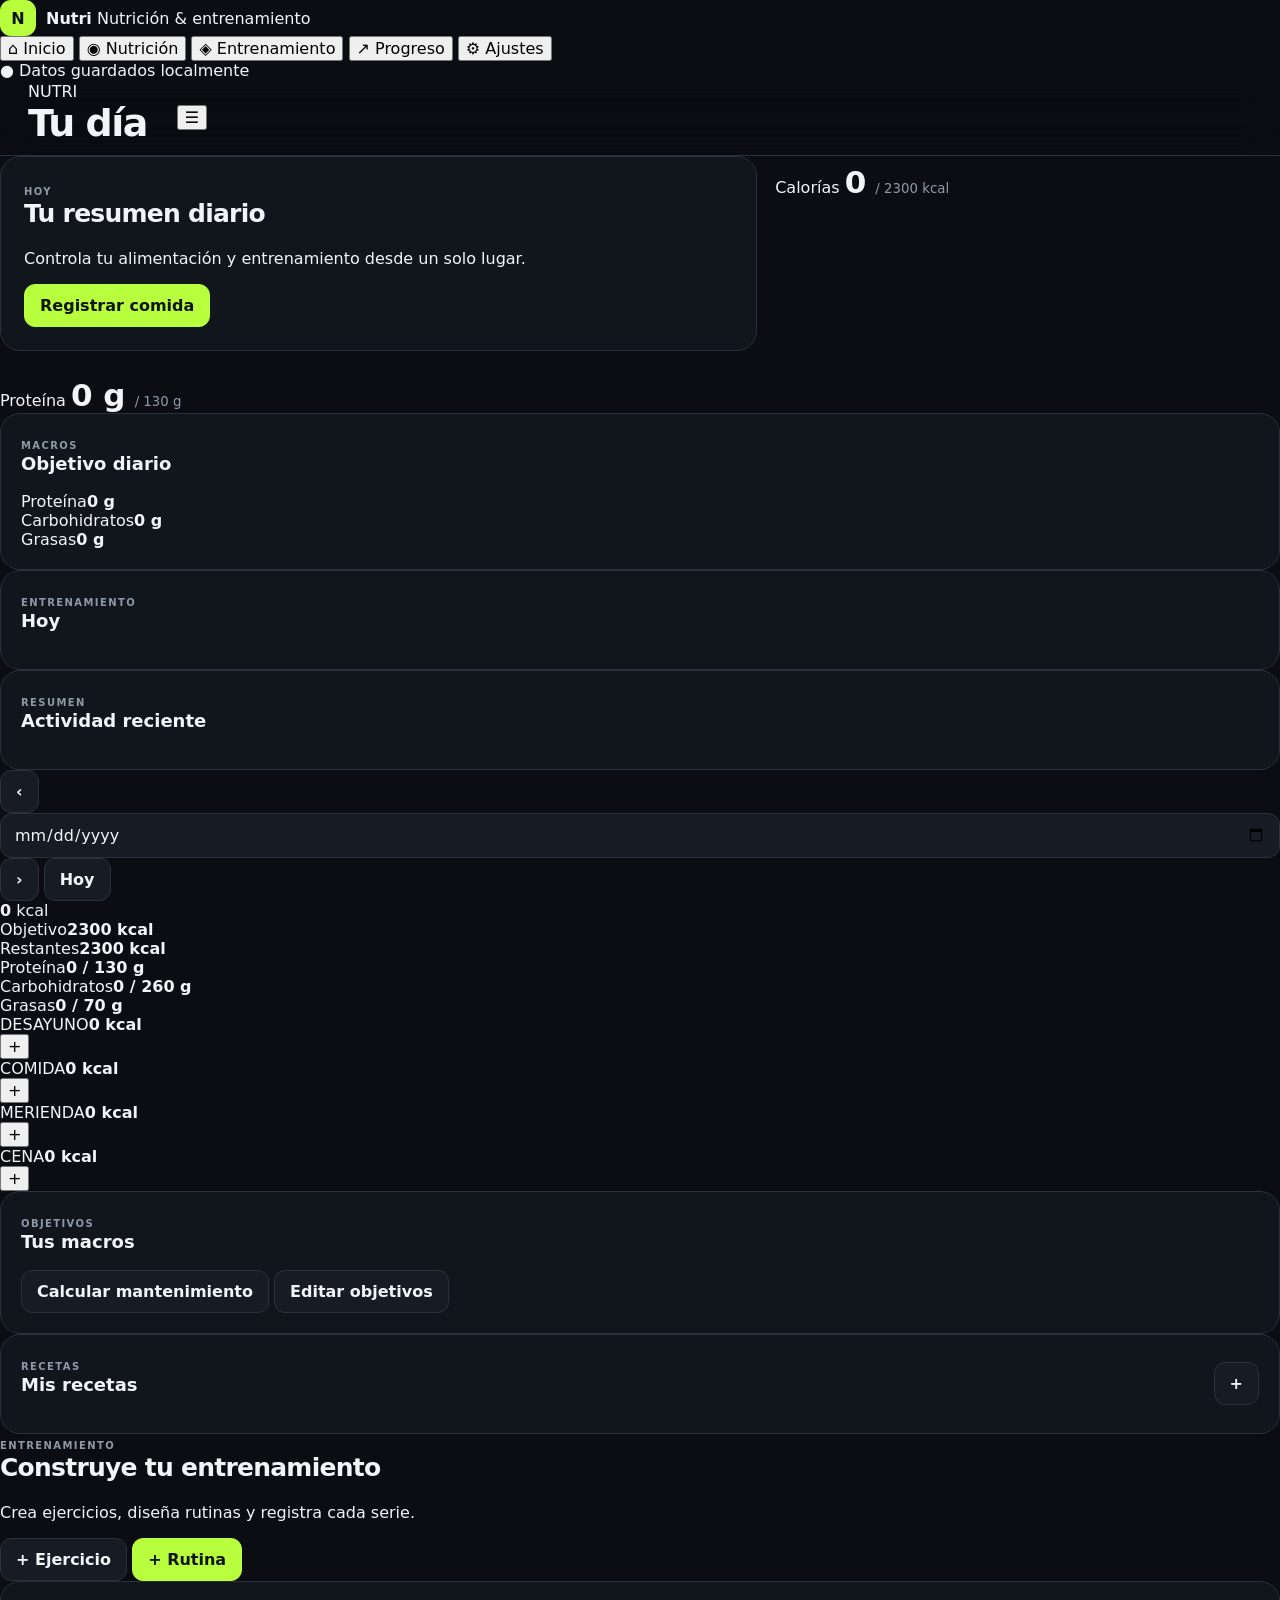
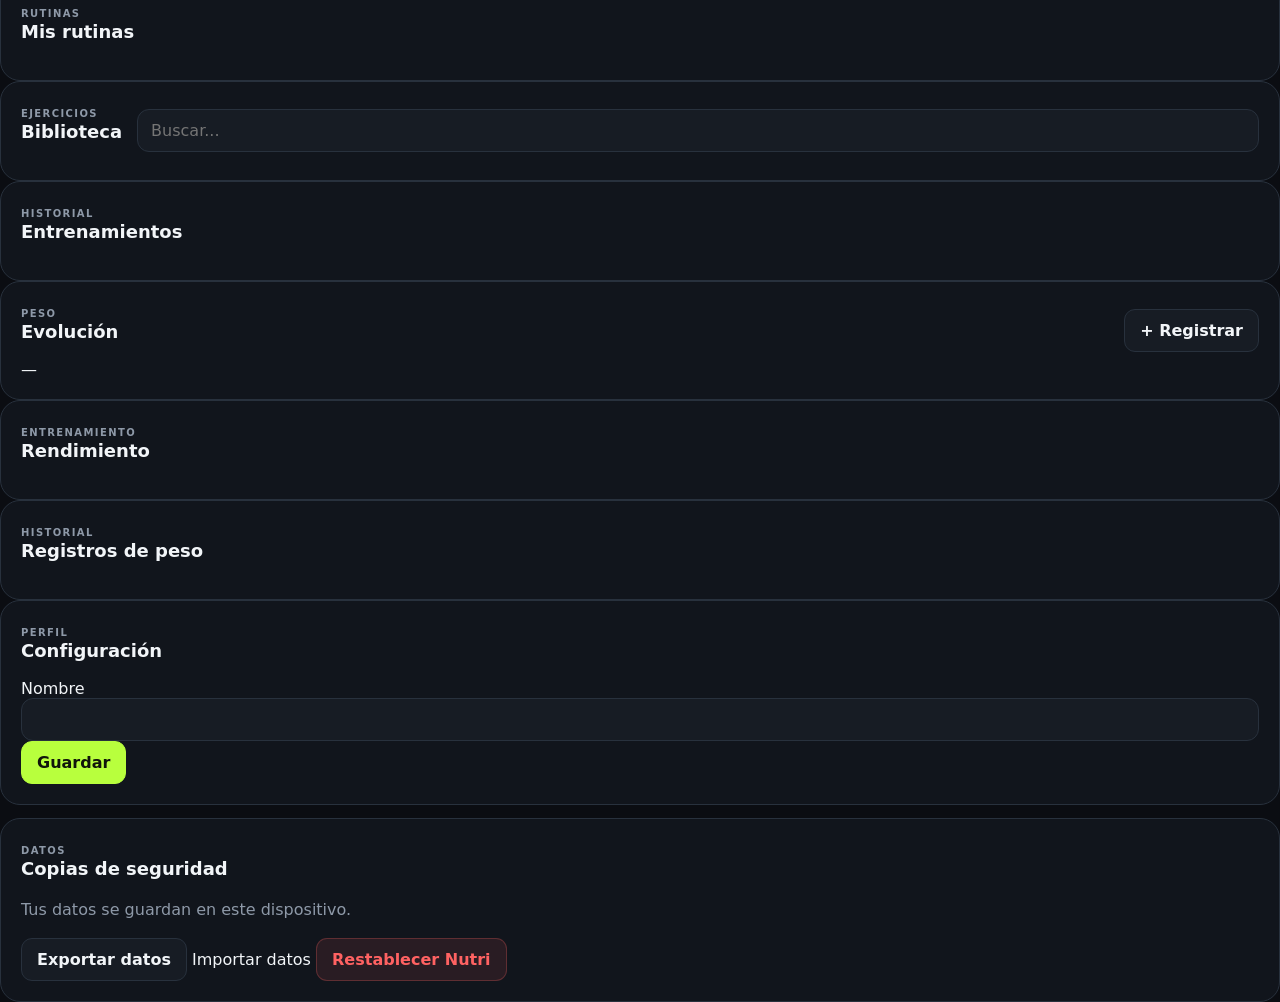
==== commit 331dc26c: "Update index.html" ====
--- a/index.html
+++ b/index.html
@@ -1,377 +1,307 @@
-<!-- index.html -->
+<!-- /index.html -->
 <!DOCTYPE html>
 <html lang="es">
 <head>
 <meta charset="UTF-8">
 <meta name="viewport" content="width=device-width, initial-scale=1.0">
-<meta name="theme-color" content="#0b0d12">
-<title>Nutri — nutrición y entrenamiento</title>
+<title>Nutri — Nutrición y entrenamiento</title>
 <link rel="stylesheet" href="style.css">
 </head>
 <body>
-<div class="app-shell">
+<div class="app">
+
+<aside class="sidebar">
+<div class="brand">
+<div class="brand-mark">N</div>
+<div>
+<strong>Nutri</strong>
+<span>Nutrición & entrenamiento</span>
+</div>
+</div>
+
+<nav>
+<button class="nav-item active" data-page="home">⌂ <span>Inicio</span></button>
+<button class="nav-item" data-page="nutrition">◉ <span>Nutrición</span></button>
+<button class="nav-item" data-page="training">◈ <span>Entrenamiento</span></button>
+<button class="nav-item" data-page="progress">↗ <span>Progreso</span></button>
+<button class="nav-item" data-page="settings">⚙ <span>Ajustes</span></button>
+</nav>
+
+<div class="sidebar-bottom">
+<div class="local-badge">● Datos guardados localmente</div>
+</div>
+</aside>
+
+<main class="main">
 <header class="topbar">
-<button class="brand" data-view="dashboard" aria-label="Ir al inicio">
-<span class="brand-mark">N</span>
-<span><b>Nutri</b><small>Tu panel personal</small></span>
-</button>
-<nav class="topnav" id="topnav">
-<button class="nav-link active" data-view="dashboard">Inicio</button>
-<button class="nav-link" data-view="nutrition">Comida</button>
-<button class="nav-link" data-view="training">Entrenamiento</button>
-<button class="nav-link" data-view="progress">Progreso</button>
-<button class="nav-link" data-view="maintenance">Objetivos</button>
-<button class="nav-link" data-view="assistant">Asistente</button>
-</nav>
-<button class="icon-btn" id="settingsBtn" title="Ajustes">⚙</button>
+<div>
+<div class="page-kicker" id="pageKicker">NUTRI</div>
+<h1 id="pageTitle">Tu día</h1>
+</div>
+<button class="mobile-menu" id="mobileMenu">☰</button>
 </header>
 
-<main>
-<!-- DASHBOARD -->
-<section class="view active" id="view-dashboard">
-<div class="welcome-row">
-<div>
-<p class="eyebrow">PANEL DE HOY</p>
-<h1>Todo en un solo sitio.</h1>
-<p class="muted">Controla tu comida, tus entrenamientos y tu evolución sin perderte entre pantallas.</p>
-</div>
-<div class="date-chip" id="todayLabel"></div>
-</div>
-
+<section class="page active" id="page-home">
 <div class="hero-grid">
-<article class="hero-card calories-card">
-<div class="hero-card-head"><span>Calorías de hoy</span><button class="mini-link" data-view="nutrition">Abrir diario →</button></div>
-<div class="calorie-main">
-<div class="donut" id="calorieDonut"><div><strong id="dashCalories">0</strong><small>/ <span id="dashCalGoal">0</span> kcal</small></div></div>
-<div class="macro-stack">
-<div class="macro-line"><span><i class="dot protein"></i>Proteína</span><b><span id="dashProtein">0</span> g</b></div>
-<div class="bar"><i id="dashProteinBar"></i></div>
-<div class="macro-line"><span><i class="dot carbs"></i>Carbohidratos</span><b><span id="dashCarbs">0</span> g</b></div>
-<div class="bar"><i id="dashCarbsBar"></i></div>
-<div class="macro-line"><span><i class="dot fat"></i>Grasas</span><b><span id="dashFat">0</span> g</b></div>
-<div class="bar"><i id="dashFatBar"></i></div>
-</div>
-</div>
-</article>
-
-<article class="hero-card workout-card">
-<div class="hero-card-head"><span>Entrenamiento</span><button class="mini-link" data-view="training">Ver todo →</button></div>
-<div class="workout-focus" id="dashWorkoutFocus">
-<span class="big-icon">◆</span>
-<div><strong id="dashWorkoutTitle">Ningún entrenamiento hoy</strong><p id="dashWorkoutText">Crea una rutina o empieza un entrenamiento libre.</p></div>
-</div>
-<button class="primary-btn wide" id="quickWorkout">+ Empezar entrenamiento</button>
-<div class="three-stats">
-<div><b id="dashSessions">0</b><span>sesiones / 7 días</span></div>
-<div><b id="dashSets">0</b><span>series / 7 días</span></div>
-<div><b id="dashVolume">0</b><span>kg de volumen</span></div>
-</div>
-</article>
-</div>
-
-<div class="section-title"><div><p class="eyebrow">ACCESOS RÁPIDOS</p><h2>¿Qué vas a hacer?</h2></div></div>
-<div class="quick-grid">
-<button class="quick-card" data-view="nutrition"><span class="quick-icon food">⌁</span><b>Añadir comida</b><small>Busca entre tus 358 alimentos</small></button>
-<button class="quick-card" data-view="training"><span class="quick-icon train">↗</span><b>Entrenar</b><small>Series, kg, reps y RIR</small></button>
-<button class="quick-card" data-view="progress"><span class="quick-icon progress">◒</span><b>Ver progreso</b><small>Peso y rendimiento</small></button>
-<button class="quick-card" data-view="maintenance"><span class="quick-icon target">◎</span><b>Objetivos</b><small>Calorías y macros</small></button>
-</div>
-
-<div class="split-grid">
-<article class="panel">
-<div class="panel-head"><div><p class="eyebrow">ÚLTIMAS SESIONES</p><h3>Entrenamiento reciente</h3></div><button class="text-btn" data-view="training">Historial</button></div>
-<div id="dashRecentWorkouts" class="list"></div>
-</article>
-<article class="panel">
-<div class="panel-head"><div><p class="eyebrow">DIARIO</p><h3>Comidas de hoy</h3></div><button class="text-btn" data-view="nutrition">Diario</button></div>
-<div id="dashMeals" class="list"></div>
-</article>
-</div>
-</section>
-
-<!-- NUTRITION -->
-<section class="view" id="view-nutrition">
-<div class="page-head">
-<div>
-<p class="eyebrow">ALIMENTACIÓN</p>
-<h1>Tu diario de comida</h1>
-<p class="muted">Añade cantidades y Nutri calcula automáticamente las calorías y macros.</p>
-</div>
-<div class="page-actions">
-<button class="secondary-btn" id="openCustomFood">+ Mi alimento</button>
-<button class="primary-btn" id="openFoodModal">+ Añadir alimento</button>
-</div>
-</div>
-
-<div class="nutrition-overview">
-<div class="nutrition-total"><span>Consumido</span><strong id="nutCalories">0</strong><small>kcal</small></div>
-<div class="goal-meter"><div><span>Objetivo</span><b id="nutCalGoal">0 kcal</b></div><div class="big-bar"><i id="nutCalBar"></i></div><small id="nutCalRemaining">0 kcal restantes</small></div>
-<div class="macro-pill"><span>Proteína</span><b id="nutProtein">0 g</b></div>
-<div class="macro-pill"><span>Carbos</span><b id="nutCarbs">0 g</b></div>
-<div class="macro-pill"><span>Grasas</span><b id="nutFat">0 g</b></div>
-</div>
-
-<div class="day-picker panel">
-<button id="prevDay">‹</button>
-<strong id="nutritionDate"></strong>
-<button id="nextDay">›</button>
-<button class="text-btn" id="todayDay">Hoy</button>
-</div>
-
-<div class="food-layout">
-<article class="panel meal-panel">
-<div class="panel-head">
-<div><p class="eyebrow">MIS ALIMENTOS</p><h3>Alimentos que has creado</h3></div>
-<button class="secondary-btn" id="openCustomFood2">+ Añadir</button>
-</div>
-<div id="customFoodList" class="food-list custom-food-list"></div>
-
-<div class="panel-head" style="margin-top:24px">
-<div><p class="eyebrow">DIARIO</p><h3>Alimentos registrados</h3></div>
-<span class="count-badge" id="foodCount">0</span>
-</div>
-<div id="foodLog" class="food-log"></div>
-</article>
-
-<aside class="panel nutrition-side">
-<p class="eyebrow">OBJETIVO DE MACROS</p>
-<h3>Distribución</h3>
-<div class="side-macro"><span>Proteína</span><b id="sideProtein">0 / 0 g</b><div class="bar"><i id="sideProteinBar"></i></div></div>
-<div class="side-macro"><span>Carbohidratos</span><b id="sideCarbs">0 / 0 g</b><div class="bar"><i id="sideCarbsBar"></i></div></div>
-<div class="side-macro"><span>Grasas</span><b id="sideFat">0 / 0 g</b><div class="bar"><i id="sideFatBar"></i></div></div>
-<button class="secondary-btn wide" data-view="maintenance">Editar objetivos</button>
+<div class="hero-card">
+<div>
+<span class="eyebrow">HOY</span>
+<h2 id="homeGreeting">Tu resumen diario</h2>
+<p>Controla tu alimentación y entrenamiento desde un solo lugar.</p>
+</div>
+<button class="primary-btn" data-go="nutrition">Registrar comida</button>
+</div>
+
+<div class="metric-card">
+<span>Calorías</span>
+<strong id="homeCalories">0</strong>
+<small id="homeCaloriesTarget">/ 2300 kcal</small>
+<div class="progress"><i id="homeCaloriesBar"></i></div>
+</div>
+
+<div class="metric-card">
+<span>Proteína</span>
+<strong id="homeProtein">0 g</strong>
+<small id="homeProteinTarget">/ 130 g</small>
+<div class="progress"><i id="homeProteinBar"></i></div>
+</div>
+</div>
+
+<div class="section-grid">
+<div class="panel">
+<div class="panel-head"><div><span class="eyebrow">MACROS</span><h3>Objetivo diario</h3></div></div>
+<div class="macro-grid">
+<div><span>Proteína</span><strong id="homeMacroProtein">0 g</strong><i id="homeMacroProteinBar"></i></div>
+<div><span>Carbohidratos</span><strong id="homeMacroCarbs">0 g</strong><i id="homeMacroCarbsBar"></i></div>
+<div><span>Grasas</span><strong id="homeMacroFat">0 g</strong><i id="homeMacroFatBar"></i></div>
+</div>
+</div>
+
+<div class="panel">
+<div class="panel-head"><div><span class="eyebrow">ENTRENAMIENTO</span><h3>Hoy</h3></div></div>
+<div id="homeWorkout"></div>
+</div>
+</div>
+
+<div class="panel">
+<div class="panel-head"><div><span class="eyebrow">RESUMEN</span><h3>Actividad reciente</h3></div></div>
+<div id="homeRecent"></div>
+</div>
+</section>
+
+<section class="page" id="page-nutrition">
+<div class="date-row">
+<button class="secondary-btn" id="prevDay">‹</button>
+<input type="date" id="nutritionDate">
+<button class="secondary-btn" id="nextDay">›</button>
+<button class="secondary-btn" id="todayBtn">Hoy</button>
+</div>
+
+<div class="nutrition-summary">
+<div class="calorie-ring">
+<div>
+<strong id="nutritionCalories">0</strong>
+<span>kcal</span>
+</div>
+</div>
+<div class="nutrition-stat"><span>Objetivo</span><strong id="nutritionTarget">2300 kcal</strong></div>
+<div class="nutrition-stat"><span>Restantes</span><strong id="nutritionRemaining">2300 kcal</strong></div>
+<div class="nutrition-stat"><span>Proteína</span><strong id="nutritionProtein">0 / 130 g</strong></div>
+<div class="nutrition-stat"><span>Carbohidratos</span><strong id="nutritionCarbs">0 / 260 g</strong></div>
+<div class="nutrition-stat"><span>Grasas</span><strong id="nutritionFat">0 / 70 g</strong></div>
+</div>
+
+<div class="nutrition-layout">
+<div>
+<div class="meal-card">
+<div class="meal-head"><div><span>DESAYUNO</span><strong id="mealBreakfastTotal">0 kcal</strong></div><button class="add-btn" data-meal="breakfast">+</button></div>
+<div id="meal-breakfast"></div>
+</div>
+<div class="meal-card">
+<div class="meal-head"><div><span>COMIDA</span><strong id="mealLunchTotal">0 kcal</strong></div><button class="add-btn" data-meal="lunch">+</button></div>
+<div id="meal-lunch"></div>
+</div>
+<div class="meal-card">
+<div class="meal-head"><div><span>MERIENDA</span><strong id="mealSnackTotal">0 kcal</strong></div><button class="add-btn" data-meal="snack">+</button></div>
+<div id="meal-snack"></div>
+</div>
+<div class="meal-card">
+<div class="meal-head"><div><span>CENA</span><strong id="mealDinnerTotal">0 kcal</strong></div><button class="add-btn" data-meal="dinner">+</button></div>
+<div id="meal-dinner"></div>
+</div>
+</div>
+
+<aside>
+<div class="panel sticky">
+<div class="panel-head"><div><span class="eyebrow">OBJETIVOS</span><h3>Tus macros</h3></div></div>
+<div id="nutritionMacroPanel"></div>
+<button class="secondary-btn full" id="openMaintenance">Calcular mantenimiento</button>
+<button class="secondary-btn full" id="openGoals">Editar objetivos</button>
+</div>
+
+<div class="panel">
+<div class="panel-head"><div><span class="eyebrow">RECETAS</span><h3>Mis recetas</h3></div><button class="secondary-btn" id="openRecipe">+</button></div>
+<div id="recipeMiniList"></div>
+</div>
 </aside>
 </div>
 </section>
 
-<!-- TRAINING -->
-<section class="view" id="view-training">
-<div class="page-head training-head">
-<div><p class="eyebrow">TRAINING STUDIO</p><h1>Entrenamiento</h1><p class="muted">Construye rutinas y registra cada serie con precisión.</p></div>
-<div class="head-actions"><button class="secondary-btn" id="newRoutineBtn">+ Nueva rutina</button><button class="primary-btn" id="startFreeBtn">Empezar libre</button></div>
-</div>
-
-<div class="training-tabs">
-<button class="training-tab active" data-training-tab="session">Sesión</button>
-<button class="training-tab" data-training-tab="routines">Rutinas</button>
-<button class="training-tab" data-training-tab="history">Historial</button>
-<button class="training-tab" data-training-tab="exercises">Ejercicios</button>
-<button class="training-tab" data-training-tab="progression">Progresión</button>
-</div>
-
-<div class="training-pane active" id="training-session">
-<div id="noSession" class="empty-state large">
-<span>↗</span>
-<h2>Tu sesión empieza aquí</h2>
-<p>Elige una rutina guardada o empieza una sesión libre. Después registra kg, repeticiones y RIR serie por serie.</p>
-<div><button class="primary-btn" id="emptyStartBtn">Empezar libre</button><button class="secondary-btn" id="emptyRoutineBtn">Elegir rutina</button></div>
-</div>
-
-<div id="activeSession" class="session-shell hidden">
-<div class="session-top panel">
-<div><span class="live-dot">● EN CURSO</span><h2 id="sessionName">Entrenamiento</h2><p id="sessionTimer">00:00</p></div>
-<div class="session-actions"><button class="secondary-btn" id="sessionNoteBtn">Añadir nota</button><button class="danger-btn" id="finishWorkoutBtn">Terminar sesión</button></div>
-</div>
-<div class="session-stats">
-<div><span>Series</span><b id="sessionSets">0</b></div>
-<div><span>Volumen</span><b id="sessionVolume">0 kg</b></div>
-<div><span>Ejercicios</span><b id="sessionExercises">0</b></div>
-<div><span>RIR medio</span><b id="sessionRir">—</b></div>
-</div>
-<div id="sessionExercisesList"></div>
-<button class="add-exercise-session" id="addExerciseToSession">+ Añadir ejercicio</button>
-</div>
-</div>
-
-<div class="training-pane" id="training-routines">
-<div class="routine-toolbar"><input class="search-input" id="routineSearch" placeholder="Buscar rutina..."><button class="primary-btn" id="newRoutineBtn2">+ Crear rutina</button></div>
-<div id="routineGrid" class="routine-grid"></div>
-</div>
-
-<div class="training-pane" id="training-history">
-<div class="history-filter"><input class="search-input" id="historySearch" placeholder="Buscar entrenamiento..."><span id="historyCount"></span></div>
-<div id="workoutHistory" class="history-list"></div>
-</div>
-
-<div class="training-pane" id="training-exercises">
-<div class="exercise-toolbar"><input class="search-input" id="exerciseSearch" placeholder="Buscar ejercicio..."><button class="primary-btn" id="newExerciseBtn">+ Crear ejercicio</button></div>
-<div id="exerciseGrid" class="exercise-grid"></div>
-</div>
-
-<div class="training-pane" id="training-progression">
-<div class="progression-toolbar"><select id="progressExerciseSelect"></select></div>
-<div id="progressionContent"></div>
-</div>
-</section>
-
-<!-- PROGRESS -->
-<section class="view" id="view-progress">
-<div class="page-head">
-<div><p class="eyebrow">EVOLUCIÓN</p><h1>Tu progreso</h1><p class="muted">Registra tu peso y observa cómo cambia con el tiempo.</p></div>
-<button class="primary-btn" id="addProgressBtn">+ Registrar peso</button>
-</div>
-
-<div class="progress-cards">
-<article class="panel metric-card"><p class="eyebrow">ACTUAL</p><strong id="currentWeight">—</strong><small>kg</small></article>
-<article class="panel metric-card"><p class="eyebrow">INICIO</p><strong id="startWeight">—</strong><small>kg</small></article>
-<article class="panel metric-card"><p class="eyebrow">OBJETIVO</p><strong id="targetWeightDisplay">—</strong><small>kg</small></article>
-<article class="panel metric-card"><p class="eyebrow">REGISTROS</p><strong id="weightEntries">0</strong><small>entradas</small></article>
-</div>
-
-<div class="progress-layout">
-<article class="panel">
-<div class="panel-head"><div><p class="eyebrow">GRÁFICA</p><h3>Peso corporal</h3></div><select id="progressRange" style="width:auto"><option value="30">30 días</option><option value="90">90 días</option><option value="365">1 año</option><option value="3650">Todo</option></select></div>
-<div class="chart-wrap"><svg id="weightChart" viewBox="0 0 800 300"></svg></div>
-</article>
-<article class="panel"><div class="panel-head"><div><p class="eyebrow">HISTORIAL</p><h3>Últimos registros</h3></div></div><div id="weightHistory" class="list"></div></article>
-</div>
-</section>
-
-<!-- MAINTENANCE -->
-<section class="view" id="view-maintenance">
-<div class="page-head"><div><p class="eyebrow">OBJETIVOS</p><h1>Calorías y macros</h1><p class="muted">Calcula una referencia y después ajusta manualmente tus objetivos si lo necesitas.</p></div></div>
-
-<div class="goal-layout">
-<article class="panel form-panel">
-<p class="eyebrow">CALCULADORA</p>
-<h3>Estimación de mantenimiento</h3>
-<form id="maintenanceForm">
+<section class="page" id="page-training">
+<div class="training-hero">
+<div>
+<span class="eyebrow">ENTRENAMIENTO</span>
+<h2>Construye tu entrenamiento</h2>
+<p>Crea ejercicios, diseña rutinas y registra cada serie.</p>
+</div>
+<div class="button-row">
+<button class="secondary-btn" id="openExercise">+ Ejercicio</button>
+<button class="primary-btn" id="openRoutine">+ Rutina</button>
+</div>
+</div>
+
+<div class="training-grid">
+<div class="panel">
+<div class="panel-head"><div><span class="eyebrow">RUTINAS</span><h3>Mis rutinas</h3></div></div>
+<div id="routineList"></div>
+</div>
+
+<div class="panel">
+<div class="panel-head"><div><span class="eyebrow">EJERCICIOS</span><h3>Biblioteca</h3></div><input class="mini-search" id="exerciseSearch" placeholder="Buscar..."></div>
+<div id="exerciseList"></div>
+</div>
+</div>
+
+<div class="panel">
+<div class="panel-head"><div><span class="eyebrow">HISTORIAL</span><h3>Entrenamientos</h3></div></div>
+<div id="workoutHistory"></div>
+</div>
+</section>
+
+<section class="page" id="page-progress">
+<div class="progress-grid">
+<div class="panel">
+<div class="panel-head"><div><span class="eyebrow">PESO</span><h3>Evolución</h3></div><button class="secondary-btn" id="addWeight">+ Registrar</button></div>
+<div class="big-number" id="currentWeight">—</div>
+<div class="chart" id="weightChart"></div>
+</div>
+
+<div class="panel">
+<div class="panel-head"><div><span class="eyebrow">ENTRENAMIENTO</span><h3>Rendimiento</h3></div></div>
+<div id="progressTrainingStats"></div>
+</div>
+</div>
+
+<div class="panel">
+<div class="panel-head"><div><span class="eyebrow">HISTORIAL</span><h3>Registros de peso</h3></div></div>
+<div id="weightHistory"></div>
+</div>
+</section>
+
+<section class="page" id="page-settings">
+<div class="settings-grid">
+<div class="panel">
+<div class="panel-head"><div><span class="eyebrow">PERFIL</span><h3>Configuración</h3></div></div>
+<label>Nombre<input id="profileName"></label>
+<button class="primary-btn full" id="saveProfile">Guardar</button>
+</div>
+
+<div class="panel">
+<div class="panel-head"><div><span class="eyebrow">DATOS</span><h3>Copias de seguridad</h3></div></div>
+<p class="muted">Tus datos se guardan en este dispositivo.</p>
+<div class="button-column">
+<button class="secondary-btn" id="exportData">Exportar datos</button>
+<label class="file-btn">Importar datos<input type="file" id="importData" accept=".json"></label>
+<button class="danger-btn" id="resetData">Restablecer Nutri</button>
+</div>
+</div>
+</div>
+</section>
+
+</main>
+</div>
+
+<!-- MODALES -->
+
+<dialog id="foodModal" class="modal">
+<form method="dialog" class="modal-box">
+<div class="modal-head"><div><span class="eyebrow">ALIMENTOS</span><h3>Añadir alimento</h3></div><button class="close">×</button></div>
+<input id="foodSearch" class="large-search" placeholder="Buscar alimento...">
+<div id="foodResults" class="food-results"></div>
+<div id="selectedFoodBox" class="selected-box hidden"></div>
+<label>Cantidad (g/ml)<input id="foodGrams" type="number" min="0" step="1" value="100"></label>
+<div class="button-row"><button type="button" class="secondary-btn" id="cancelFood">Cancelar</button><button type="button" class="primary-btn" id="confirmFood">Añadir</button></div>
+</form>
+</dialog>
+
+<dialog id="goalsModal" class="modal">
+<form method="dialog" class="modal-box">
+<div class="modal-head"><div><span class="eyebrow">OBJETIVOS</span><h3>Objetivos diarios</h3></div><button class="close">×</button></div>
+<div class="form-grid">
+<label>Calorías<input id="goalCalories" type="number"></label>
+<label>Proteína (g)<input id="goalProtein" type="number"></label>
+<label>Carbohidratos (g)<input id="goalCarbs" type="number"></label>
+<label>Grasas (g)<input id="goalFat" type="number"></label>
+</div>
+<button type="button" class="primary-btn full" id="saveGoals">Guardar objetivos</button>
+</form>
+</dialog>
+
+<dialog id="maintenanceModal" class="modal">
+<form method="dialog" class="modal-box">
+<div class="modal-head"><div><span class="eyebrow">CALCULADORA</span><h3>Mantenimiento energético</h3></div><button class="close">×</button></div>
 <div class="form-grid">
 <label>Sexo<select id="mSex"><option value="male">Hombre</option><option value="female">Mujer</option></select></label>
-<label>Edad<input id="mAge" type="number" min="1"></label>
-<label>Peso<input id="mWeight" type="number" step="0.1"></label>
-<label>Altura<input id="mHeight" type="number"></label>
-<label>Actividad<select id="mActivity"><option value="1.2">Sedentario</option><option value="1.375">Ligero</option><option value="1.55">Moderado</option><option value="1.725">Alto</option><option value="1.9">Muy alto</option></select></label>
-<label>Objetivo<select id="mGoal"><option value="maintain">Mantener</option><option value="cut">Déficit</option><option value="gain">Superávit</option></select></label>
-<label class="full">Ajuste adicional (kcal)<input id="mAdjustment" type="number" step="25"><small>Usa 0 para aplicar automáticamente un ajuste orientativo según el objetivo.</small></label>
-</div>
-<button class="primary-btn wide" type="submit">Calcular y guardar</button>
-</form>
-</article>
-
-<article class="panel">
-<p class="eyebrow">RESULTADO</p>
-<h3>Objetivos guardados</h3>
-<div class="maintenance-number"><strong id="maintenanceResult">0</strong><span>kcal/día</span></div>
-<div class="result-row"><span>Proteína</span><b id="goalProteinResult">0 g</b></div>
-<div class="result-row"><span>Carbohidratos</span><b id="goalCarbsResult">0 g</b></div>
-<div class="result-row"><span>Grasas</span><b id="goalFatResult">0 g</b></div>
-<p class="fineprint">La calculadora es una estimación. Tus objetivos guardados se pueden modificar manualmente.</p>
-</article>
-</div>
-
-<article class="panel" style="margin-top:18px">
-<p class="eyebrow">AJUSTE MANUAL</p>
-<h3>Mis objetivos</h3>
-<div class="manual-goals">
-<label>Calorías<input id="goalCalInput" type="number"></label>
-<label>Proteína<input id="goalProteinInput" type="number"></label>
-<label>Carbohidratos<input id="goalCarbsInput" type="number"></label>
-<label>Grasas<input id="goalFatInput" type="number"></label>
-<button class="primary-btn" id="saveManualGoals">Guardar objetivos</button>
-</div>
-</article>
-</section>
-
-<!-- ASSISTANT -->
-<section class="view" id="view-assistant">
-<div class="page-head"><div><p class="eyebrow">NUTRI AI</p><h1>Asistente</h1><p class="muted">Consulta tus datos guardados de nutrición y entrenamiento.</p></div></div>
-<div class="assistant-layout">
-<article class="panel assistant-chat"><div id="assistantMessages" class="assistant-messages"><div class="msg"><small>Nutri</small>Hola. Puedo consultar tus calorías, macros, sesiones y progresión guardada.</div></div><div class="assistant-input"><input id="assistantInput" placeholder="Pregunta algo sobre tus datos..."><button class="primary-btn" id="assistantSend">Enviar</button></div></article>
-<aside class="panel suggestions"><p class="eyebrow">SUGERENCIAS</p><h3>Preguntas rápidas</h3><button data-question="¿Cuántas calorías llevo hoy?">¿Cuántas calorías llevo hoy?</button><button data-question="¿Cuánta proteína llevo hoy?">¿Cuánta proteína llevo?</button><button data-question="¿Cuántas sesiones he hecho?">¿Cuántas sesiones he hecho?</button><button data-question="¿Cuál es mi mayor volumen?">¿Cuál es mi mayor volumen?</button></aside>
-</div>
-</section>
-
-<!-- SETTINGS -->
-<section class="view" id="view-settings">
-<div class="page-head"><div><p class="eyebrow">CONFIGURACIÓN</p><h1>Ajustes</h1><p class="muted">Gestiona tus datos de Nutri.</p></div></div>
-<div class="settings-grid">
-<article class="panel setting-card"><div class="setting-icon">↓</div><div><h3>Exportar datos</h3><p>Guarda una copia completa de tu información.</p></div><button class="secondary-btn" id="exportData">Exportar</button></article>
-<article class="panel setting-card"><div class="setting-icon">↑</div><div><h3>Importar datos</h3><p>Restaura una copia anterior de Nutri.</p></div><label class="secondary-btn file-btn">Importar<input type="file" id="importData" accept=".json,application/json"></label></article>
-<article class="panel setting-card"><div class="setting-icon">↺</div><div><h3>Restablecer</h3><p>Elimina todos los datos guardados en este dispositivo.</p></div><button class="danger-btn" id="resetData">Restablecer</button></article>
-</div>
-</section>
-</main>
-</div>
-
-<!-- FOOD MODAL -->
-<dialog id="foodModal" class="modal">
-<div class="modal-box">
-<div class="modal-head"><div><p class="eyebrow">DIARIO</p><h2>Añadir alimento</h2></div><button class="close-btn" onclick="this.closest('dialog').close()">×</button></div>
-<input class="search-input big" id="foodSearch" placeholder="Busca arroz, pollo, leche...">
-<div id="foodResults" class="food-results"></div>
-<div id="foodAmount" class="amount-box hidden">
-<div><strong id="selectedFoodName"></strong><small id="selectedFoodMacros"></small></div>
-<label>Gramos<input id="foodGrams" type="number" min="0.1" step="0.1" value="100"></label>
-<button class="primary-btn" id="confirmFood">Añadir</button>
-</div>
-</div>
-</dialog>
-
-<!-- CUSTOM FOOD MODAL -->
-<dialog id="customFoodModal" class="modal">
-<div class="modal-box">
-<div class="modal-head">
-<div>
-<p class="eyebrow">MIS ALIMENTOS</p>
-<h2 id="customFoodModalTitle">Añadir alimento propio</h2>
-</div>
-<button class="close-btn" onclick="this.closest('dialog').close()">×</button>
-</div>
-
-<input type="hidden" id="customFoodId">
-
+<label>Edad<input id="mAge" type="number"></label>
+<label>Peso (kg)<input id="mWeight" type="number" step="0.1"></label>
+<label>Altura (cm)<input id="mHeight" type="number"></label>
+<label class="wide">Actividad<select id="mActivity"><option value="1.2">Sedentario — poco o ningún ejercicio</option><option value="1.375">Ligero — 1-3 días/semana</option><option value="1.55">Moderado — 3-5 días/semana</option><option value="1.725">Alto — 6-7 días/semana</option><option value="1.9">Muy alto — entrenamiento intenso</option></select></label>
+</div>
+<div class="maintenance-result" id="maintenanceResult"></div>
+<button type="button" class="primary-btn full" id="calculateMaintenance">Calcular y guardar</button>
+</form>
+</dialog>
+
+<dialog id="recipeModal" class="modal">
+<form method="dialog" class="modal-box">
+<div class="modal-head"><div><span class="eyebrow">RECETA</span><h3>Crear receta</h3></div><button class="close">×</button></div>
+<label>Nombre<input id="recipeName" placeholder="Ej. Bowl de pollo"></label>
+<div class="recipe-add-row"><input id="recipeFoodSearch" placeholder="Buscar alimento"><input id="recipeFoodGrams" type="number" value="100"><button type="button" class="secondary-btn" id="addRecipeIngredient">Añadir</button></div>
+<div id="recipeIngredients"></div>
+<button type="button" class="primary-btn full" id="saveRecipe">Guardar receta</button>
+</form>
+</dialog>
+
+<dialog id="exerciseModal" class="modal">
+<form method="dialog" class="modal-box">
+<div class="modal-head"><div><span class="eyebrow">EJERCICIO</span><h3>Crear ejercicio</h3></div><button class="close">×</button></div>
 <div class="form-grid">
-<label class="full">Nombre<input id="customFoodName" type="text" placeholder="Ej. Yogur de mi marca"></label>
-<label class="full">Marca <small>opcional</small><input id="customFoodBrand" type="text" placeholder="Ej. Hacendado"></label>
-<label>Calorías / 100 g<input id="customFoodCalories" type="number" min="0" step="0.1"></label>
-<label>Proteína / 100 g<input id="customFoodProtein" type="number" min="0" step="0.1"></label>
-<label>Carbohidratos / 100 g<input id="customFoodCarbs" type="number" min="0" step="0.1"></label>
-<label>Grasas / 100 g<input id="customFoodFat" type="number" min="0" step="0.1"></label>
-</div>
-
-<div class="section-divider"></div>
-<button class="primary-btn wide" id="saveCustomFood" type="button">Guardar alimento</button>
-</div>
-</dialog>
-
-<!-- ROUTINE MODAL -->
+<label>Nombre<input id="exerciseName"></label>
+<label>Grupo muscular<select id="exerciseGroup"><option>Pecho</option><option>Espalda</option><option>Hombros</option><option>Bíceps</option><option>Tríceps</option><option>Cuádriceps</option><option>Isquios</option><option>Glúteos</option><option>Gemelos</option><option>Abdomen</option><option>Full body</option></select></label>
+<label>Equipamiento<input id="exerciseEquipment" placeholder="Barra, máquina..."></label>
+<label class="wide">Notas<textarea id="exerciseNotes"></textarea></label>
+</div>
+<button type="button" class="primary-btn full" id="saveExercise">Guardar ejercicio</button>
+</form>
+</dialog>
+
 <dialog id="routineModal" class="modal">
-<div class="modal-box">
-<div class="modal-head"><div><p class="eyebrow">RUTINA</p><h2 id="routineModalTitle">Nueva rutina</h2></div><button class="close-btn" onclick="this.closest('dialog').close()">×</button></div>
-<input type="hidden" id="routineId">
-<div class="form-grid">
-<label class="full">Nombre<input id="routineName" placeholder="Ej. Upper A"></label>
-<label class="full">Descripción<input id="routineDescription" placeholder="Descripción opcional"></label>
-</div>
-<div class="section-divider"></div>
-<p class="eyebrow">EJERCICIOS</p>
-<div id="routineExercisePicker" class="routine-picker"></div>
-<button class="primary-btn wide" id="saveRoutine">Guardar rutina</button>
-</div>
-</dialog>
-
-<!-- EXERCISE MODAL -->
-<dialog id="exerciseModal" class="modal">
-<div class="modal-box">
-<div class="modal-head"><div><p class="eyebrow">EJERCICIO</p><h2>Crear ejercicio</h2></div><button class="close-btn" onclick="this.closest('dialog').close()">×</button></div>
-<div class="form-grid">
-<label class="full">Nombre<input id="exerciseName" placeholder="Ej. Press militar"></label>
-<label>Músculo<input id="exerciseMuscle" placeholder="Hombros"></label>
-<label>Material<input id="exerciseEquipment" placeholder="Mancuernas"></label>
-<label>Tipo<select id="exerciseType"><option value="bilateral">Bilateral</option><option value="unilateral">Unilateral</option></select></label>
-</div>
-<div class="section-divider"></div>
-<button class="primary-btn wide" id="saveExercise">Guardar ejercicio</button>
-</div>
-</dialog>
-
-<!-- ROUTINE PICKER -->
-<dialog id="routinePickerModal" class="modal">
-<div class="modal-box">
-<div class="modal-head"><div><p class="eyebrow">ENTRENAMIENTO</p><h2>Elegir rutina</h2></div><button class="close-btn" onclick="this.closest('dialog').close()">×</button></div>
-<div id="routinePickerList" class="routine-picker"></div>
-</div>
+<form method="dialog" class="modal-box">
+<div class="modal-head"><div><span class="eyebrow">RUTINA</span><h3>Crear rutina</h3></div><button class="close">×</button></div>
+<label>Nombre<input id="routineName" placeholder="Ej. Push A"></label>
+<label>Ejercicios</label>
+<div id="routineExercisePicker"></div>
+<button type="button" class="primary-btn full" id="saveRoutine">Guardar rutina</button>
+</form>
+</dialog>
+
+<dialog id="workoutModal" class="modal workout-modal">
+<form method="dialog" class="modal-box">
+<div class="modal-head"><div><span class="eyebrow">ENTRENAMIENTO</span><h3 id="workoutTitle">Entrenamiento</h3></div><button class="close">×</button></div>
+<div id="workoutContent"></div>
+<div class="rest-timer"><strong id="timer">00:00</strong><button type="button" class="secondary-btn" id="startTimer">Iniciar descanso</button></div>
+<button type="button" class="primary-btn full" id="finishWorkout">Finalizar entrenamiento</button>
+</form>
 </dialog>
 
 <script src="foods.js"></script>
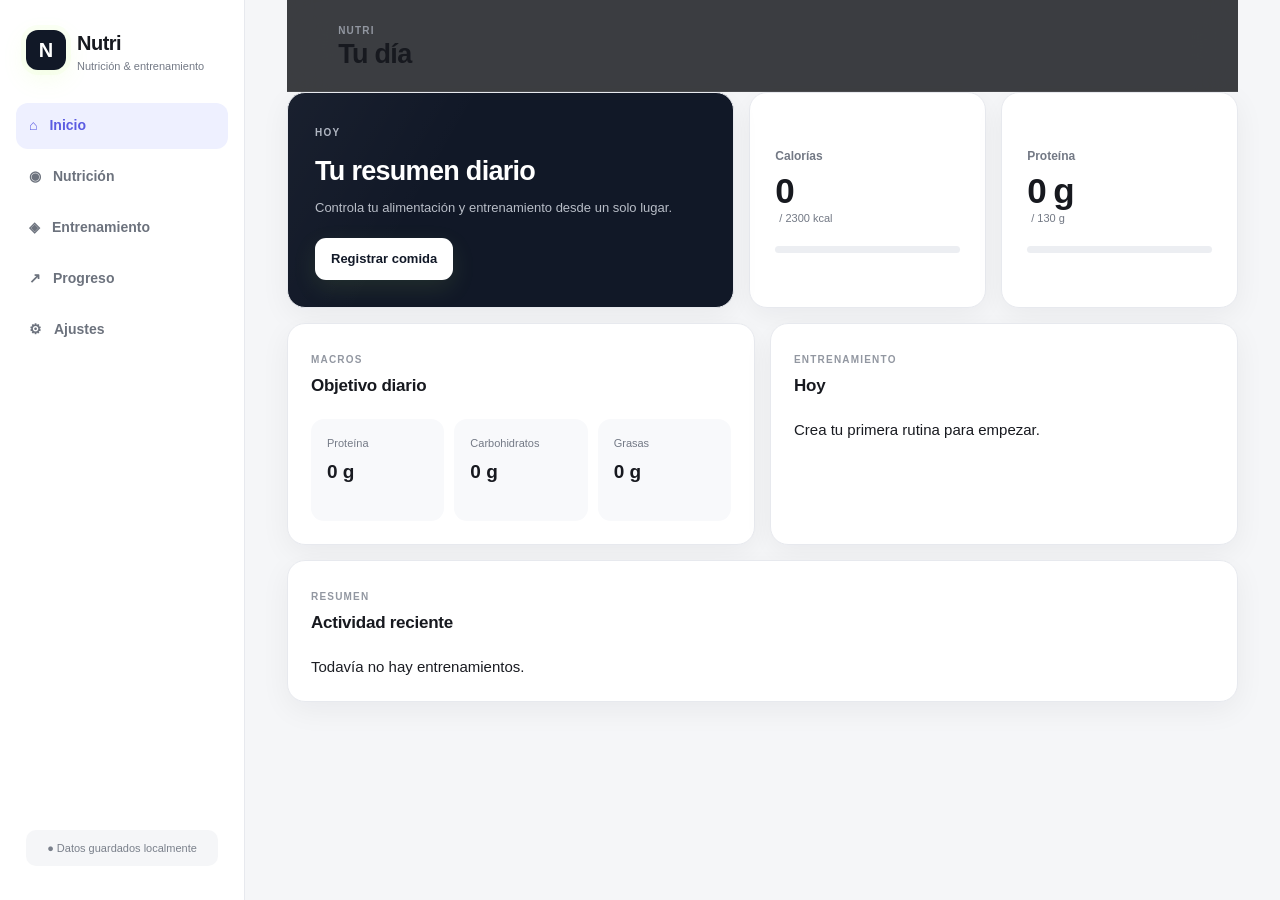
==== commit e8ae49f9: "Update index.html" ====
--- a/index.html
+++ b/index.html
@@ -6,11 +6,955 @@
 <meta name="viewport" content="width=device-width, initial-scale=1.0">
 <title>Nutri — Nutrición y entrenamiento</title>
 <link rel="stylesheet" href="style.css">
+
+<style>
+/* =========================================================
+NUTRI — NUEVA INTERFAZ
+Solo diseño. Los IDs y hooks funcionales se mantienen.
+========================================================= */
+
+:root {
+--bg: #f5f6f8;
+--surface: #ffffff;
+--surface-2: #f8f9fb;
+--border: #e7e9ee;
+--text: #17191f;
+--muted: #737985;
+--primary: #111827;
+--accent: #5b5ce2;
+--accent-soft: #eef0ff;
+--green: #19a974;
+--green-soft: #eaf8f2;
+--orange: #f29a38;
+--orange-soft: #fff4e7;
+--red: #e05252;
+--shadow: 0 8px 30px rgba(20, 25, 35, .055);
+--radius: 18px;
+}
+
+* {
+box-sizing: border-box;
+}
+
+body {
+margin: 0;
+background: var(--bg);
+color: var(--text);
+font-family: Inter, -apple-system, BlinkMacSystemFont, "Segoe UI", Roboto, Arial, sans-serif;
+}
+
+button,
+input,
+select,
+textarea {
+font: inherit;
+}
+
+button {
+cursor: pointer;
+}
+
+.app {
+min-height: 100vh;
+display: flex;
+}
+
+/* ================= SIDEBAR ================= */
+
+.sidebar {
+position: fixed;
+left: 0;
+top: 0;
+bottom: 0;
+width: 245px;
+background: #fff;
+border-right: 1px solid var(--border);
+padding: 24px 16px;
+display: flex;
+flex-direction: column;
+z-index: 50;
+}
+
+.brand {
+display: flex;
+align-items: center;
+gap: 11px;
+padding: 4px 10px 30px;
+}
+
+.brand-mark {
+width: 40px;
+height: 40px;
+border-radius: 12px;
+display: grid;
+place-items: center;
+background: var(--primary);
+color: white;
+font-size: 20px;
+font-weight: 800;
+}
+
+.brand strong {
+display: block;
+font-size: 20px;
+letter-spacing: -.5px;
+}
+
+.brand span {
+display: block;
+color: var(--muted);
+font-size: 11px;
+margin-top: 2px;
+}
+
+.sidebar nav {
+display: flex;
+flex-direction: column;
+gap: 5px;
+}
+
+.nav-item {
+border: 0;
+background: transparent;
+color: #6c727d;
+width: 100%;
+min-height: 46px;
+border-radius: 12px;
+padding: 0 13px;
+display: flex;
+align-items: center;
+gap: 12px;
+text-align: left;
+font-size: 14px;
+font-weight: 600;
+transition: .18s ease;
+}
+
+.nav-item:hover {
+background: #f5f6f8;
+color: var(--text);
+}
+
+.nav-item.active {
+background: var(--accent-soft);
+color: var(--accent);
+}
+
+.nav-item:first-letter {
+font-size: 17px;
+}
+
+.sidebar-bottom {
+margin-top: auto;
+padding: 10px;
+}
+
+.local-badge {
+background: #f5f6f8;
+color: #7a808b;
+border-radius: 10px;
+padding: 10px;
+font-size: 11px;
+text-align: center;
+}
+
+/* ================= MAIN ================= */
+
+.main {
+width: calc(100% - 245px);
+margin-left: 245px;
+min-height: 100vh;
+padding: 0 42px 50px;
+}
+
+.topbar {
+height: 92px;
+max-width: 1320px;
+margin: auto;
+display: flex;
+align-items: center;
+justify-content: space-between;
+}
+
+.page-kicker,
+.eyebrow {
+color: #9297a1;
+font-size: 10px;
+font-weight: 800;
+letter-spacing: .12em;
+}
+
+.topbar h1 {
+margin: 3px 0 0;
+font-size: 27px;
+line-height: 1;
+letter-spacing: -.7px;
+}
+
+.mobile-menu {
+display: none;
+border: 1px solid var(--border);
+background: white;
+border-radius: 11px;
+width: 42px;
+height: 42px;
+}
+
+.page {
+max-width: 1320px;
+margin: auto;
+padding-bottom: 40px;
+}
+
+.page:not(.active) {
+display: none;
+}
+
+/* ================= GENERAL PANELS ================= */
+
+.panel,
+.meal-card,
+.metric-card,
+.hero-card,
+.nutrition-stat {
+background: var(--surface);
+border: 1px solid var(--border);
+box-shadow: var(--shadow);
+}
+
+.panel {
+border-radius: var(--radius);
+padding: 23px;
+}
+
+.panel-head {
+display: flex;
+align-items: center;
+justify-content: space-between;
+gap: 15px;
+margin-bottom: 20px;
+}
+
+.panel-head h3 {
+margin: 4px 0 0;
+font-size: 17px;
+letter-spacing: -.25px;
+}
+
+.panel-head > div:first-child {
+min-width: 0;
+}
+
+.muted {
+color: var(--muted);
+}
+
+/* ================= BUTTONS ================= */
+
+.primary-btn,
+.secondary-btn,
+.danger-btn {
+border: 0;
+border-radius: 11px;
+min-height: 42px;
+padding: 0 16px;
+font-weight: 700;
+font-size: 13px;
+transition: .18s ease;
+}
+
+.primary-btn {
+background: var(--primary);
+color: #fff;
+}
+
+.primary-btn:hover {
+transform: translateY(-1px);
+background: #292e39;
+}
+
+.secondary-btn {
+background: #f3f4f6;
+color: #353942;
+}
+
+.secondary-btn:hover {
+background: #e9ebef;
+}
+
+.danger-btn {
+background: #fff0f0;
+color: var(--red);
+}
+
+.full {
+width: 100%;
+}
+
+.button-row {
+display: flex;
+gap: 9px;
+align-items: center;
+flex-wrap: wrap;
+}
+
+.button-column {
+display: flex;
+flex-direction: column;
+gap: 9px;
+}
+
+.add-btn {
+width: 35px;
+height: 35px;
+border: 0;
+border-radius: 10px;
+background: var(--accent-soft);
+color: var(--accent);
+font-size: 21px;
+line-height: 1;
+font-weight: 500;
+}
+
+/* ================= HOME ================= */
+
+.hero-grid {
+display: grid;
+grid-template-columns: 1.7fr .9fr .9fr;
+gap: 15px;
+margin-bottom: 15px;
+}
+
+.hero-card {
+min-height: 185px;
+border-radius: var(--radius);
+padding: 27px;
+background: var(--primary);
+color: #fff;
+display: flex;
+flex-direction: column;
+justify-content: space-between;
+}
+
+.hero-card .eyebrow {
+color: #aeb4c0;
+}
+
+.hero-card h2 {
+font-size: 27px;
+margin: 8px 0 7px;
+letter-spacing: -.7px;
+}
+
+.hero-card p {
+color: #b8bdc7;
+font-size: 13px;
+margin: 0;
+}
+
+.hero-card .primary-btn {
+background: #fff;
+color: var(--primary);
+align-self: flex-start;
+margin-top: 20px;
+}
+
+.metric-card {
+border-radius: var(--radius);
+min-height: 185px;
+padding: 25px;
+display: flex;
+flex-direction: column;
+justify-content: center;
+}
+
+.metric-card > span {
+color: var(--muted);
+font-size: 12px;
+font-weight: 700;
+}
+
+.metric-card strong {
+font-size: 35px;
+letter-spacing: -1.5px;
+margin-top: 8px;
+}
+
+.metric-card small {
+color: var(--muted);
+margin-top: 2px;
+}
+
+.progress {
+width: 100%;
+height: 7px;
+background: #eceef2;
+border-radius: 99px;
+overflow: hidden;
+margin-top: 19px;
+}
+
+.progress i {
+display: block;
+height: 100%;
+width: 0;
+background: var(--accent);
+border-radius: inherit;
+}
+
+.section-grid {
+display: grid;
+grid-template-columns: 1fr 1fr;
+gap: 15px;
+margin-bottom: 15px;
+}
+
+.macro-grid {
+display: grid;
+grid-template-columns: repeat(3, 1fr);
+gap: 10px;
+}
+
+.macro-grid > div {
+background: var(--surface-2);
+border-radius: 13px;
+padding: 16px;
+}
+
+.macro-grid span {
+display: block;
+color: var(--muted);
+font-size: 11px;
+}
+
+.macro-grid strong {
+display: block;
+margin: 7px 0 13px;
+font-size: 19px;
+}
+
+.macro-grid i {
+display: block;
+height: 5px;
+background: var(--accent);
+border-radius: 10px;
+width: 0;
+}
+
+/* ================= NUTRITION ================= */
+
+.date-row {
+display: flex;
+align-items: center;
+gap: 8px;
+margin-bottom: 17px;
+}
+
+.date-row input {
+border: 1px solid var(--border);
+background: white;
+height: 40px;
+padding: 0 12px;
+border-radius: 10px;
+color: var(--text);
+}
+
+.nutrition-summary {
+display: grid;
+grid-template-columns: 1.25fr repeat(5, 1fr);
+gap: 10px;
+margin-bottom: 15px;
+}
+
+.calorie-ring {
+min-height: 132px;
+background: var(--primary);
+color: white;
+border-radius: var(--radius);
+display: flex;
+align-items: center;
+justify-content: center;
+text-align: center;
+}
+
+.calorie-ring strong {
+display: block;
+font-size: 29px;
+letter-spacing: -1px;
+}
+
+.calorie-ring span {
+font-size: 11px;
+color: #aeb4bf;
+}
+
+.nutrition-stat {
+min-height: 132px;
+border-radius: var(--radius);
+padding: 18px;
+display: flex;
+flex-direction: column;
+justify-content: center;
+}
+
+.nutrition-stat span {
+color: var(--muted);
+font-size: 11px;
+font-weight: 700;
+}
+
+.nutrition-stat strong {
+font-size: 17px;
+margin-top: 8px;
+}
+
+.nutrition-layout {
+display: grid;
+grid-template-columns: minmax(0, 1fr) 320px;
+gap: 15px;
+}
+
+.meal-card {
+border-radius: var(--radius);
+padding: 19px;
+margin-bottom: 12px;
+}
+
+.meal-head {
+display: flex;
+align-items: center;
+justify-content: space-between;
+margin-bottom: 11px;
+}
+
+.meal-head span {
+color: var(--muted);
+font-size: 10px;
+font-weight: 800;
+letter-spacing: .08em;
+}
+
+.meal-head strong {
+display: block;
+margin-top: 3px;
+font-size: 13px;
+}
+
+.sticky {
+position: sticky;
+top: 20px;
+}
+
+.recipe-mini-list {
+min-height: 30px;
+}
+
+/* ================= TRAINING ================= */
+
+.training-hero {
+background: var(--primary);
+color: white;
+border-radius: var(--radius);
+padding: 28px;
+margin-bottom: 15px;
+display: flex;
+justify-content: space-between;
+align-items: center;
+gap: 25px;
+}
+
+.training-hero .eyebrow {
+color: #aeb4c0;
+}
+
+.training-hero h2 {
+margin: 7px 0 5px;
+font-size: 26px;
+letter-spacing: -.7px;
+}
+
+.training-hero p {
+margin: 0;
+color: #b7bdc7;
+font-size: 13px;
+}
+
+.training-hero .secondary-btn {
+background: #2b303a;
+color: #fff;
+}
+
+.training-hero .primary-btn {
+background: #fff;
+color: var(--primary);
+}
+
+.training-grid {
+display: grid;
+grid-template-columns: 1fr 1fr;
+gap: 15px;
+margin-bottom: 15px;
+}
+
+.mini-search {
+width: 145px;
+height: 36px;
+border: 1px solid var(--border);
+border-radius: 9px;
+padding: 0 10px;
+outline: none;
+background: #fafbfc;
+}
+
+.mini-search:focus,
+.large-search:focus,
+input:focus,
+select:focus,
+textarea:focus {
+border-color: #b8bbff;
+box-shadow: 0 0 0 3px rgba(91,92,226,.08);
+outline: none;
+}
+
+/* ================= PROGRESS ================= */
+
+.progress-grid {
+display: grid;
+grid-template-columns: 1.4fr 1fr;
+gap: 15px;
+margin-bottom: 15px;
+}
+
+.big-number {
+font-size: 42px;
+font-weight: 800;
+letter-spacing: -2px;
+margin: 5px 0 15px;
+}
+
+.chart {
+min-height: 220px;
+border-radius: 13px;
+background: var(--surface-2);
+}
+
+/* ================= SETTINGS ================= */
+
+.settings-grid {
+display: grid;
+grid-template-columns: 1fr 1fr;
+gap: 15px;
+}
+
+.settings-grid label,
+.modal-box label {
+display: flex;
+flex-direction: column;
+gap: 7px;
+color: #555b66;
+font-size: 12px;
+font-weight: 700;
+margin-bottom: 14px;
+}
+
+input,
+select,
+textarea {
+width: 100%;
+min-height: 42px;
+border: 1px solid var(--border);
+border-radius: 10px;
+background: #fff;
+padding: 0 12px;
+color: var(--text);
+transition: .15s ease;
+}
+
+textarea {
+padding-top: 10px;
+min-height: 100px;
+resize: vertical;
+}
+
+.file-btn {
+position: relative;
+display: block;
+overflow: hidden;
+border-radius: 11px;
+background: #f3f4f6;
+color: #353942;
+text-align: center;
+padding: 12px;
+font-size: 13px;
+font-weight: 700;
+cursor: pointer;
+}
+
+.file-btn input {
+position: absolute;
+inset: 0;
+opacity: 0;
+cursor: pointer;
+}
+
+/* ================= MODALS ================= */
+
+.modal {
+border: 0;
+padding: 0;
+background: transparent;
+max-width: none;
+max-height: none;
+}
+
+.modal::backdrop {
+background: rgba(10, 13, 20, .52);
+backdrop-filter: blur(3px);
+}
+
+.modal-box {
+width: min(560px, calc(100vw - 30px));
+max-height: calc(100vh - 30px);
+overflow-y: auto;
+margin: auto;
+padding: 25px;
+border: 1px solid var(--border);
+border-radius: 20px;
+background: white;
+box-shadow: 0 25px 80px rgba(0,0,0,.18);
+}
+
+.modal-head {
+display: flex;
+align-items: flex-start;
+justify-content: space-between;
+margin-bottom: 22px;
+}
+
+.modal-head h3 {
+margin: 5px 0 0;
+font-size: 21px;
+letter-spacing: -.4px;
+}
+
+.close {
+width: 34px;
+height: 34px;
+border: 0;
+border-radius: 9px;
+background: #f1f2f4;
+color: #555b65;
+font-size: 22px;
+line-height: 1;
+}
+
+.form-grid {
+display: grid;
+grid-template-columns: 1fr 1fr;
+gap: 0 12px;
+}
+
+.form-grid .wide {
+grid-column: 1 / -1;
+}
+
+.large-search {
+min-height: 48px;
+font-size: 14px;
+margin-bottom: 12px;
+}
+
+.food-results {
+max-height: 310px;
+overflow-y: auto;
+}
+
+.selected-box {
+margin: 10px 0;
+padding: 14px;
+border-radius: 11px;
+background: var(--accent-soft);
+}
+
+.hidden {
+display: none !important;
+}
+
+.recipe-add-row {
+display: grid;
+grid-template-columns: 1fr 100px auto;
+gap: 7px;
+margin-bottom: 12px;
+}
+
+.maintenance-result {
+background: var(--surface-2);
+border-radius: 12px;
+padding: 15px;
+margin: 10px 0 16px;
+}
+
+.workout-modal .modal-box {
+width: min(720px, calc(100vw - 30px));
+}
+
+.rest-timer {
+margin: 15px 0;
+padding: 13px;
+background: var(--surface-2);
+border-radius: 12px;
+display: flex;
+align-items: center;
+justify-content: space-between;
+}
+
+.rest-timer strong {
+font-size: 23px;
+}
+
+/* ================= RESPONSIVE ================= */
+
+@media (max-width: 1100px) {
+.main {
+padding: 0 25px 40px;
+}
+
+.nutrition-summary {
+grid-template-columns: repeat(3, 1fr);
+}
+
+.calorie-ring {
+grid-column: span 3;
+}
+
+.nutrition-layout {
+grid-template-columns: 1fr;
+}
+
+.sticky {
+position: static;
+}
+}
+
+@media (max-width: 850px) {
+.sidebar {
+transform: translateX(-100%);
+transition: transform .2s ease;
+}
+
+.sidebar.open {
+transform: translateX(0);
+}
+
+.main {
+width: 100%;
+margin-left: 0;
+padding: 0 16px 35px;
+}
+
+.mobile-menu {
+display: block;
+}
+
+.hero-grid,
+.section-grid,
+.training-grid,
+.progress-grid,
+.settings-grid {
+grid-template-columns: 1fr;
+}
+
+.hero-card,
+.metric-card {
+min-height: 150px;
+}
+
+.training-hero {
+align-items: flex-start;
+flex-direction: column;
+}
+}
+
+@media (max-width: 600px) {
+.topbar {
+height: 78px;
+}
+
+.topbar h1 {
+font-size: 23px;
+}
+
+.hero-card h2 {
+font-size: 23px;
+}
+
+.macro-grid {
+grid-template-columns: 1fr;
+}
+
+.nutrition-summary {
+grid-template-columns: 1fr 1fr;
+}
+
+.calorie-ring {
+grid-column: span 2;
+}
+
+.date-row {
+overflow-x: auto;
+}
+
+.date-row input {
+min-width: 145px;
+}
+
+.panel {
+padding: 18px;
+}
+
+.form-grid {
+grid-template-columns: 1fr;
+}
+
+.form-grid .wide {
+grid-column: auto;
+}
+
+.recipe-add-row {
+grid-template-columns: 1fr 80px;
+}
+
+.recipe-add-row button {
+grid-column: 1 / -1;
+}
+
+.training-hero {
+padding: 22px;
+}
+
+.training-hero .button-row {
+width: 100%;
+}
+
+.training-hero .button-row button {
+flex: 1;
+}
+
+.mini-search {
+width: 120px;
+}
+}
+</style>
 </head>
+
 <body>
+
 <div class="app">
 
+<!-- ================= SIDEBAR ================= -->
+
 <aside class="sidebar">
+
 <div class="brand">
 <div class="brand-mark">N</div>
 <div>
@@ -20,291 +964,1033 @@
 </div>
 
 <nav>
-<button class="nav-item active" data-page="home">⌂ <span>Inicio</span></button>
-<button class="nav-item" data-page="nutrition">◉ <span>Nutrición</span></button>
-<button class="nav-item" data-page="training">◈ <span>Entrenamiento</span></button>
-<button class="nav-item" data-page="progress">↗ <span>Progreso</span></button>
-<button class="nav-item" data-page="settings">⚙ <span>Ajustes</span></button>
+<button class="nav-item active" data-page="home">
+<span>⌂</span>
+<span>Inicio</span>
+</button>
+
+<button class="nav-item" data-page="nutrition">
+<span>◉</span>
+<span>Nutrición</span>
+</button>
+
+<button class="nav-item" data-page="training">
+<span>◈</span>
+<span>Entrenamiento</span>
+</button>
+
+<button class="nav-item" data-page="progress">
+<span>↗</span>
+<span>Progreso</span>
+</button>
+
+<button class="nav-item" data-page="settings">
+<span>⚙</span>
+<span>Ajustes</span>
+</button>
 </nav>
 
 <div class="sidebar-bottom">
 <div class="local-badge">● Datos guardados localmente</div>
 </div>
+
 </aside>
 
+
+<!-- ================= MAIN ================= -->
+
 <main class="main">
+
 <header class="topbar">
+
 <div>
 <div class="page-kicker" id="pageKicker">NUTRI</div>
 <h1 id="pageTitle">Tu día</h1>
 </div>
+
 <button class="mobile-menu" id="mobileMenu">☰</button>
+
 </header>
 
+
+<!-- ================= HOME ================= -->
+
 <section class="page active" id="page-home">
+
 <div class="hero-grid">
+
 <div class="hero-card">
+
 <div>
 <span class="eyebrow">HOY</span>
 <h2 id="homeGreeting">Tu resumen diario</h2>
 <p>Controla tu alimentación y entrenamiento desde un solo lugar.</p>
 </div>
-<button class="primary-btn" data-go="nutrition">Registrar comida</button>
-</div>
+
+<button class="primary-btn" data-go="nutrition">
+Registrar comida
+</button>
+
+</div>
+
 
 <div class="metric-card">
+
 <span>Calorías</span>
+
 <strong id="homeCalories">0</strong>
+
 <small id="homeCaloriesTarget">/ 2300 kcal</small>
-<div class="progress"><i id="homeCaloriesBar"></i></div>
-</div>
+
+<div class="progress">
+<i id="homeCaloriesBar"></i>
+</div>
+
+</div>
+
 
 <div class="metric-card">
+
 <span>Proteína</span>
+
 <strong id="homeProtein">0 g</strong>
+
 <small id="homeProteinTarget">/ 130 g</small>
-<div class="progress"><i id="homeProteinBar"></i></div>
-</div>
-</div>
+
+<div class="progress">
+<i id="homeProteinBar"></i>
+</div>
+
+</div>
+
+</div>
+
 
 <div class="section-grid">
+
 <div class="panel">
-<div class="panel-head"><div><span class="eyebrow">MACROS</span><h3>Objetivo diario</h3></div></div>
+
+<div class="panel-head">
+
+<div>
+<span class="eyebrow">MACROS</span>
+<h3>Objetivo diario</h3>
+</div>
+
+</div>
+
 <div class="macro-grid">
-<div><span>Proteína</span><strong id="homeMacroProtein">0 g</strong><i id="homeMacroProteinBar"></i></div>
-<div><span>Carbohidratos</span><strong id="homeMacroCarbs">0 g</strong><i id="homeMacroCarbsBar"></i></div>
-<div><span>Grasas</span><strong id="homeMacroFat">0 g</strong><i id="homeMacroFatBar"></i></div>
-</div>
-</div>
+
+<div>
+<span>Proteína</span>
+<strong id="homeMacroProtein">0 g</strong>
+<i id="homeMacroProteinBar"></i>
+</div>
+
+<div>
+<span>Carbohidratos</span>
+<strong id="homeMacroCarbs">0 g</strong>
+<i id="homeMacroCarbsBar"></i>
+</div>
+
+<div>
+<span>Grasas</span>
+<strong id="homeMacroFat">0 g</strong>
+<i id="homeMacroFatBar"></i>
+</div>
+
+</div>
+
+</div>
+
 
 <div class="panel">
-<div class="panel-head"><div><span class="eyebrow">ENTRENAMIENTO</span><h3>Hoy</h3></div></div>
+
+<div class="panel-head">
+
+<div>
+<span class="eyebrow">ENTRENAMIENTO</span>
+<h3>Hoy</h3>
+</div>
+
+</div>
+
 <div id="homeWorkout"></div>
-</div>
-</div>
+
+</div>
+
+</div>
+
 
 <div class="panel">
-<div class="panel-head"><div><span class="eyebrow">RESUMEN</span><h3>Actividad reciente</h3></div></div>
+
+<div class="panel-head">
+
+<div>
+<span class="eyebrow">RESUMEN</span>
+<h3>Actividad reciente</h3>
+</div>
+
+</div>
+
 <div id="homeRecent"></div>
-</div>
+
+</div>
+
 </section>
 
+
+<!-- ================= NUTRITION ================= -->
+
 <section class="page" id="page-nutrition">
+
 <div class="date-row">
+
 <button class="secondary-btn" id="prevDay">‹</button>
+
 <input type="date" id="nutritionDate">
+
 <button class="secondary-btn" id="nextDay">›</button>
+
 <button class="secondary-btn" id="todayBtn">Hoy</button>
-</div>
+
+</div>
+
 
 <div class="nutrition-summary">
+
 <div class="calorie-ring">
+
 <div>
 <strong id="nutritionCalories">0</strong>
 <span>kcal</span>
 </div>
-</div>
-<div class="nutrition-stat"><span>Objetivo</span><strong id="nutritionTarget">2300 kcal</strong></div>
-<div class="nutrition-stat"><span>Restantes</span><strong id="nutritionRemaining">2300 kcal</strong></div>
-<div class="nutrition-stat"><span>Proteína</span><strong id="nutritionProtein">0 / 130 g</strong></div>
-<div class="nutrition-stat"><span>Carbohidratos</span><strong id="nutritionCarbs">0 / 260 g</strong></div>
-<div class="nutrition-stat"><span>Grasas</span><strong id="nutritionFat">0 / 70 g</strong></div>
-</div>
+
+</div>
+
+<div class="nutrition-stat">
+<span>Objetivo</span>
+<strong id="nutritionTarget">2300 kcal</strong>
+</div>
+
+<div class="nutrition-stat">
+<span>Restantes</span>
+<strong id="nutritionRemaining">2300 kcal</strong>
+</div>
+
+<div class="nutrition-stat">
+<span>Proteína</span>
+<strong id="nutritionProtein">0 / 130 g</strong>
+</div>
+
+<div class="nutrition-stat">
+<span>Carbohidratos</span>
+<strong id="nutritionCarbs">0 / 260 g</strong>
+</div>
+
+<div class="nutrition-stat">
+<span>Grasas</span>
+<strong id="nutritionFat">0 / 70 g</strong>
+</div>
+
+</div>
+
 
 <div class="nutrition-layout">
-<div>
+
+<div>
+
 <div class="meal-card">
-<div class="meal-head"><div><span>DESAYUNO</span><strong id="mealBreakfastTotal">0 kcal</strong></div><button class="add-btn" data-meal="breakfast">+</button></div>
+
+<div class="meal-head">
+
+<div>
+<span>DESAYUNO</span>
+<strong id="mealBreakfastTotal">0 kcal</strong>
+</div>
+
+<button class="add-btn" data-meal="breakfast">+</button>
+
+</div>
+
 <div id="meal-breakfast"></div>
-</div>
+
+</div>
+
+
 <div class="meal-card">
-<div class="meal-head"><div><span>COMIDA</span><strong id="mealLunchTotal">0 kcal</strong></div><button class="add-btn" data-meal="lunch">+</button></div>
+
+<div class="meal-head">
+
+<div>
+<span>COMIDA</span>
+<strong id="mealLunchTotal">0 kcal</strong>
+</div>
+
+<button class="add-btn" data-meal="lunch">+</button>
+
+</div>
+
 <div id="meal-lunch"></div>
-</div>
+
+</div>
+
+
 <div class="meal-card">
-<div class="meal-head"><div><span>MERIENDA</span><strong id="mealSnackTotal">0 kcal</strong></div><button class="add-btn" data-meal="snack">+</button></div>
+
+<div class="meal-head">
+
+<div>
+<span>MERIENDA</span>
+<strong id="mealSnackTotal">0 kcal</strong>
+</div>
+
+<button class="add-btn" data-meal="snack">+</button>
+
+</div>
+
 <div id="meal-snack"></div>
-</div>
+
+</div>
+
+
 <div class="meal-card">
-<div class="meal-head"><div><span>CENA</span><strong id="mealDinnerTotal">0 kcal</strong></div><button class="add-btn" data-meal="dinner">+</button></div>
+
+<div class="meal-head">
+
+<div>
+<span>CENA</span>
+<strong id="mealDinnerTotal">0 kcal</strong>
+</div>
+
+<button class="add-btn" data-meal="dinner">+</button>
+
+</div>
+
 <div id="meal-dinner"></div>
-</div>
-</div>
+
+</div>
+
+</div>
+
 
 <aside>
+
 <div class="panel sticky">
-<div class="panel-head"><div><span class="eyebrow">OBJETIVOS</span><h3>Tus macros</h3></div></div>
+
+<div class="panel-head">
+
+<div>
+<span class="eyebrow">OBJETIVOS</span>
+<h3>Tus macros</h3>
+</div>
+
+</div>
+
 <div id="nutritionMacroPanel"></div>
-<button class="secondary-btn full" id="openMaintenance">Calcular mantenimiento</button>
-<button class="secondary-btn full" id="openGoals">Editar objetivos</button>
-</div>
+
+<button class="secondary-btn full" id="openMaintenance">
+Calcular mantenimiento
+</button>
+
+<button class="secondary-btn full" id="openGoals">
+Editar objetivos
+</button>
+
+</div>
+
 
 <div class="panel">
-<div class="panel-head"><div><span class="eyebrow">RECETAS</span><h3>Mis recetas</h3></div><button class="secondary-btn" id="openRecipe">+</button></div>
+
+<div class="panel-head">
+
+<div>
+<span class="eyebrow">RECETAS</span>
+<h3>Mis recetas</h3>
+</div>
+
+<button class="secondary-btn" id="openRecipe">+</button>
+
+</div>
+
 <div id="recipeMiniList"></div>
-</div>
+
+</div>
+
 </aside>
-</div>
+
+</div>
+
 </section>
 
+
+<!-- ================= TRAINING ================= -->
+
 <section class="page" id="page-training">
+
 <div class="training-hero">
-<div>
+
+<div>
+
 <span class="eyebrow">ENTRENAMIENTO</span>
+
 <h2>Construye tu entrenamiento</h2>
+
 <p>Crea ejercicios, diseña rutinas y registra cada serie.</p>
-</div>
+
+</div>
+
 <div class="button-row">
-<button class="secondary-btn" id="openExercise">+ Ejercicio</button>
-<button class="primary-btn" id="openRoutine">+ Rutina</button>
-</div>
-</div>
+
+<button class="secondary-btn" id="openExercise">
++ Ejercicio
+</button>
+
+<button class="primary-btn" id="openRoutine">
++ Rutina
+</button>
+
+</div>
+
+</div>
+
 
 <div class="training-grid">
+
 <div class="panel">
-<div class="panel-head"><div><span class="eyebrow">RUTINAS</span><h3>Mis rutinas</h3></div></div>
+
+<div class="panel-head">
+
+<div>
+<span class="eyebrow">RUTINAS</span>
+<h3>Mis rutinas</h3>
+</div>
+
+</div>
+
 <div id="routineList"></div>
-</div>
+
+</div>
+
 
 <div class="panel">
-<div class="panel-head"><div><span class="eyebrow">EJERCICIOS</span><h3>Biblioteca</h3></div><input class="mini-search" id="exerciseSearch" placeholder="Buscar..."></div>
+
+<div class="panel-head">
+
+<div>
+<span class="eyebrow">EJERCICIOS</span>
+<h3>Biblioteca</h3>
+</div>
+
+<input
+class="mini-search"
+id="exerciseSearch"
+placeholder="Buscar..."
+>
+
+</div>
+
 <div id="exerciseList"></div>
-</div>
-</div>
+
+</div>
+
+</div>
+
 
 <div class="panel">
-<div class="panel-head"><div><span class="eyebrow">HISTORIAL</span><h3>Entrenamientos</h3></div></div>
+
+<div class="panel-head">
+
+<div>
+<span class="eyebrow">HISTORIAL</span>
+<h3>Entrenamientos</h3>
+</div>
+
+</div>
+
 <div id="workoutHistory"></div>
-</div>
+
+</div>
+
 </section>
 
+
+<!-- ================= PROGRESS ================= -->
+
 <section class="page" id="page-progress">
+
 <div class="progress-grid">
+
 <div class="panel">
-<div class="panel-head"><div><span class="eyebrow">PESO</span><h3>Evolución</h3></div><button class="secondary-btn" id="addWeight">+ Registrar</button></div>
+
+<div class="panel-head">
+
+<div>
+<span class="eyebrow">PESO</span>
+<h3>Evolución</h3>
+</div>
+
+<button class="secondary-btn" id="addWeight">
++ Registrar
+</button>
+
+</div>
+
 <div class="big-number" id="currentWeight">—</div>
+
 <div class="chart" id="weightChart"></div>
-</div>
+
+</div>
+
 
 <div class="panel">
-<div class="panel-head"><div><span class="eyebrow">ENTRENAMIENTO</span><h3>Rendimiento</h3></div></div>
+
+<div class="panel-head">
+
+<div>
+<span class="eyebrow">ENTRENAMIENTO</span>
+<h3>Rendimiento</h3>
+</div>
+
+</div>
+
 <div id="progressTrainingStats"></div>
-</div>
-</div>
+
+</div>
+
+</div>
+
 
 <div class="panel">
-<div class="panel-head"><div><span class="eyebrow">HISTORIAL</span><h3>Registros de peso</h3></div></div>
+
+<div class="panel-head">
+
+<div>
+<span class="eyebrow">HISTORIAL</span>
+<h3>Registros de peso</h3>
+</div>
+
+</div>
+
 <div id="weightHistory"></div>
-</div>
+
+</div>
+
 </section>
 
+
+<!-- ================= SETTINGS ================= -->
+
 <section class="page" id="page-settings">
+
 <div class="settings-grid">
+
 <div class="panel">
-<div class="panel-head"><div><span class="eyebrow">PERFIL</span><h3>Configuración</h3></div></div>
-<label>Nombre<input id="profileName"></label>
-<button class="primary-btn full" id="saveProfile">Guardar</button>
-</div>
+
+<div class="panel-head">
+
+<div>
+<span class="eyebrow">PERFIL</span>
+<h3>Configuración</h3>
+</div>
+
+</div>
+
+<label>
+Nombre
+<input id="profileName">
+</label>
+
+<button class="primary-btn full" id="saveProfile">
+Guardar
+</button>
+
+</div>
+
 
 <div class="panel">
-<div class="panel-head"><div><span class="eyebrow">DATOS</span><h3>Copias de seguridad</h3></div></div>
-<p class="muted">Tus datos se guardan en este dispositivo.</p>
+
+<div class="panel-head">
+
+<div>
+<span class="eyebrow">DATOS</span>
+<h3>Copias de seguridad</h3>
+</div>
+
+</div>
+
+<p class="muted">
+Tus datos se guardan en este dispositivo.
+</p>
+
 <div class="button-column">
-<button class="secondary-btn" id="exportData">Exportar datos</button>
-<label class="file-btn">Importar datos<input type="file" id="importData" accept=".json"></label>
-<button class="danger-btn" id="resetData">Restablecer Nutri</button>
-</div>
-</div>
-</div>
+
+<button class="secondary-btn" id="exportData">
+Exportar datos
+</button>
+
+<label class="file-btn">
+Importar datos
+<input
+type="file"
+id="importData"
+accept=".json"
+>
+</label>
+
+<button class="danger-btn" id="resetData">
+Restablecer Nutri
+</button>
+
+</div>
+
+</div>
+
+</div>
+
 </section>
 
 </main>
 </div>
 
-<!-- MODALES -->
+
+<!-- =========================================================
+MODALES
+========================================================= -->
+
+
+<!-- FOOD -->
 
 <dialog id="foodModal" class="modal">
+
 <form method="dialog" class="modal-box">
-<div class="modal-head"><div><span class="eyebrow">ALIMENTOS</span><h3>Añadir alimento</h3></div><button class="close">×</button></div>
-<input id="foodSearch" class="large-search" placeholder="Buscar alimento...">
+
+<div class="modal-head">
+
+<div>
+<span class="eyebrow">ALIMENTOS</span>
+<h3>Añadir alimento</h3>
+</div>
+
+<button class="close">×</button>
+
+</div>
+
+<input
+id="foodSearch"
+class="large-search"
+placeholder="Buscar alimento..."
+>
+
 <div id="foodResults" class="food-results"></div>
+
 <div id="selectedFoodBox" class="selected-box hidden"></div>
-<label>Cantidad (g/ml)<input id="foodGrams" type="number" min="0" step="1" value="100"></label>
-<div class="button-row"><button type="button" class="secondary-btn" id="cancelFood">Cancelar</button><button type="button" class="primary-btn" id="confirmFood">Añadir</button></div>
+
+<label>
+Cantidad (g/ml)
+<input
+id="foodGrams"
+type="number"
+min="0"
+step="1"
+value="100"
+>
+</label>
+
+<div class="button-row">
+
+<button
+type="button"
+class="secondary-btn"
+id="cancelFood"
+>
+Cancelar
+</button>
+
+<button
+type="button"
+class="primary-btn"
+id="confirmFood"
+>
+Añadir
+</button>
+
+</div>
+
 </form>
+
 </dialog>
 
+
+<!-- GOALS -->
+
 <dialog id="goalsModal" class="modal">
+
 <form method="dialog" class="modal-box">
-<div class="modal-head"><div><span class="eyebrow">OBJETIVOS</span><h3>Objetivos diarios</h3></div><button class="close">×</button></div>
+
+<div class="modal-head">
+
+<div>
+<span class="eyebrow">OBJETIVOS</span>
+<h3>Objetivos diarios</h3>
+</div>
+
+<button class="close">×</button>
+
+</div>
+
 <div class="form-grid">
-<label>Calorías<input id="goalCalories" type="number"></label>
-<label>Proteína (g)<input id="goalProtein" type="number"></label>
-<label>Carbohidratos (g)<input id="goalCarbs" type="number"></label>
-<label>Grasas (g)<input id="goalFat" type="number"></label>
-</div>
-<button type="button" class="primary-btn full" id="saveGoals">Guardar objetivos</button>
+
+<label>
+Calorías
+<input id="goalCalories" type="number">
+</label>
+
+<label>
+Proteína (g)
+<input id="goalProtein" type="number">
+</label>
+
+<label>
+Carbohidratos (g)
+<input id="goalCarbs" type="number">
+</label>
+
+<label>
+Grasas (g)
+<input id="goalFat" type="number">
+</label>
+
+</div>
+
+<button
+type="button"
+class="primary-btn full"
+id="saveGoals"
+>
+Guardar objetivos
+</button>
+
 </form>
+
 </dialog>
 
+
+<!-- MAINTENANCE -->
+
 <dialog id="maintenanceModal" class="modal">
+
 <form method="dialog" class="modal-box">
-<div class="modal-head"><div><span class="eyebrow">CALCULADORA</span><h3>Mantenimiento energético</h3></div><button class="close">×</button></div>
+
+<div class="modal-head">
+
+<div>
+<span class="eyebrow">CALCULADORA</span>
+<h3>Mantenimiento energético</h3>
+</div>
+
+<button class="close">×</button>
+
+</div>
+
 <div class="form-grid">
-<label>Sexo<select id="mSex"><option value="male">Hombre</option><option value="female">Mujer</option></select></label>
-<label>Edad<input id="mAge" type="number"></label>
-<label>Peso (kg)<input id="mWeight" type="number" step="0.1"></label>
-<label>Altura (cm)<input id="mHeight" type="number"></label>
-<label class="wide">Actividad<select id="mActivity"><option value="1.2">Sedentario — poco o ningún ejercicio</option><option value="1.375">Ligero — 1-3 días/semana</option><option value="1.55">Moderado — 3-5 días/semana</option><option value="1.725">Alto — 6-7 días/semana</option><option value="1.9">Muy alto — entrenamiento intenso</option></select></label>
-</div>
-<div class="maintenance-result" id="maintenanceResult"></div>
-<button type="button" class="primary-btn full" id="calculateMaintenance">Calcular y guardar</button>
+
+<label>
+Sexo
+<select id="mSex">
+<option value="male">Hombre</option>
+<option value="female">Mujer</option>
+</select>
+</label>
+
+<label>
+Edad
+<input id="mAge" type="number">
+</label>
+
+<label>
+Peso (kg)
+<input id="mWeight" type="number" step="0.1">
+</label>
+
+<label>
+Altura (cm)
+<input id="mHeight" type="number">
+</label>
+
+<label class="wide">
+Actividad
+
+<select id="mActivity">
+
+<option value="1.2">
+Sedentario — poco o ningún ejercicio
+</option>
+
+<option value="1.375">
+Ligero — 1-3 días/semana
+</option>
+
+<option value="1.55">
+Moderado — 3-5 días/semana
+</option>
+
+<option value="1.725">
+Alto — 6-7 días/semana
+</option>
+
+<option value="1.9">
+Muy alto — entrenamiento intenso
+</option>
+
+</select>
+
+</label>
+
+</div>
+
+<div
+class="maintenance-result"
+id="maintenanceResult"
+></div>
+
+<button
+type="button"
+class="primary-btn full"
+id="calculateMaintenance"
+>
+Calcular y guardar
+</button>
+
 </form>
+
 </dialog>
 
+
+<!-- RECIPE -->
+
 <dialog id="recipeModal" class="modal">
+
 <form method="dialog" class="modal-box">
-<div class="modal-head"><div><span class="eyebrow">RECETA</span><h3>Crear receta</h3></div><button class="close">×</button></div>
-<label>Nombre<input id="recipeName" placeholder="Ej. Bowl de pollo"></label>
-<div class="recipe-add-row"><input id="recipeFoodSearch" placeholder="Buscar alimento"><input id="recipeFoodGrams" type="number" value="100"><button type="button" class="secondary-btn" id="addRecipeIngredient">Añadir</button></div>
+
+<div class="modal-head">
+
+<div>
+<span class="eyebrow">RECETA</span>
+<h3>Crear receta</h3>
+</div>
+
+<button class="close">×</button>
+
+</div>
+
+<label>
+Nombre
+<input
+id="recipeName"
+placeholder="Ej. Bowl de pollo"
+>
+</label>
+
+<div class="recipe-add-row">
+
+<input
+id="recipeFoodSearch"
+placeholder="Buscar alimento"
+>
+
+<input
+id="recipeFoodGrams"
+type="number"
+value="100"
+>
+
+<button
+type="button"
+class="secondary-btn"
+id="addRecipeIngredient"
+>
+Añadir
+</button>
+
+</div>
+
 <div id="recipeIngredients"></div>
-<button type="button" class="primary-btn full" id="saveRecipe">Guardar receta</button>
+
+<button
+type="button"
+class="primary-btn full"
+id="saveRecipe"
+>
+Guardar receta
+</button>
+
 </form>
+
 </dialog>
 
+
+<!-- EXERCISE -->
+
 <dialog id="exerciseModal" class="modal">
+
 <form method="dialog" class="modal-box">
-<div class="modal-head"><div><span class="eyebrow">EJERCICIO</span><h3>Crear ejercicio</h3></div><button class="close">×</button></div>
+
+<div class="modal-head">
+
+<div>
+<span class="eyebrow">EJERCICIO</span>
+<h3>Crear ejercicio</h3>
+</div>
+
+<button class="close">×</button>
+
+</div>
+
 <div class="form-grid">
-<label>Nombre<input id="exerciseName"></label>
-<label>Grupo muscular<select id="exerciseGroup"><option>Pecho</option><option>Espalda</option><option>Hombros</option><option>Bíceps</option><option>Tríceps</option><option>Cuádriceps</option><option>Isquios</option><option>Glúteos</option><option>Gemelos</option><option>Abdomen</option><option>Full body</option></select></label>
-<label>Equipamiento<input id="exerciseEquipment" placeholder="Barra, máquina..."></label>
-<label class="wide">Notas<textarea id="exerciseNotes"></textarea></label>
-</div>
-<button type="button" class="primary-btn full" id="saveExercise">Guardar ejercicio</button>
+
+<label>
+Nombre
+<input id="exerciseName">
+</label>
+
+<label>
+Grupo muscular
+
+<select id="exerciseGroup">
+<option>Pecho</option>
+<option>Espalda</option>
+<option>Hombros</option>
+<option>Bíceps</option>
+<option>Tríceps</option>
+<option>Cuádriceps</option>
+<option>Isquios</option>
+<option>Glúteos</option>
+<option>Gemelos</option>
+<option>Abdomen</option>
+<option>Full body</option>
+</select>
+
+</label>
+
+<label>
+Equipamiento
+<input
+id="exerciseEquipment"
+placeholder="Barra, máquina..."
+>
+</label>
+
+<label class="wide">
+Notas
+<textarea id="exerciseNotes"></textarea>
+</label>
+
+</div>
+
+<button
+type="button"
+class="primary-btn full"
+id="saveExercise"
+>
+Guardar ejercicio
+</button>
+
 </form>
+
 </dialog>
 
+
+<!-- ROUTINE -->
+
 <dialog id="routineModal" class="modal">
+
 <form method="dialog" class="modal-box">
-<div class="modal-head"><div><span class="eyebrow">RUTINA</span><h3>Crear rutina</h3></div><button class="close">×</button></div>
-<label>Nombre<input id="routineName" placeholder="Ej. Push A"></label>
+
+<div class="modal-head">
+
+<div>
+<span class="eyebrow">RUTINA</span>
+<h3>Crear rutina</h3>
+</div>
+
+<button class="close">×</button>
+
+</div>
+
+<label>
+Nombre
+<input
+id="routineName"
+placeholder="Ej. Push A"
+>
+</label>
+
 <label>Ejercicios</label>
+
 <div id="routineExercisePicker"></div>
-<button type="button" class="primary-btn full" id="saveRoutine">Guardar rutina</button>
+
+<button
+type="button"
+class="primary-btn full"
+id="saveRoutine"
+>
+Guardar rutina
+</button>
+
 </form>
+
 </dialog>
 
+
+<!-- WORKOUT -->
+
 <dialog id="workoutModal" class="modal workout-modal">
+
 <form method="dialog" class="modal-box">
-<div class="modal-head"><div><span class="eyebrow">ENTRENAMIENTO</span><h3 id="workoutTitle">Entrenamiento</h3></div><button class="close">×</button></div>
+
+<div class="modal-head">
+
+<div>
+<span class="eyebrow">ENTRENAMIENTO</span>
+<h3 id="workoutTitle">Entrenamiento</h3>
+</div>
+
+<button class="close">×</button>
+
+</div>
+
 <div id="workoutContent"></div>
-<div class="rest-timer"><strong id="timer">00:00</strong><button type="button" class="secondary-btn" id="startTimer">Iniciar descanso</button></div>
-<button type="button" class="primary-btn full" id="finishWorkout">Finalizar entrenamiento</button>
+
+<div class="rest-timer">
+
+<strong id="timer">00:00</strong>
+
+<button
+type="button"
+class="secondary-btn"
+id="startTimer"
+>
+Iniciar descanso
+</button>
+
+</div>
+
+<button
+type="button"
+class="primary-btn full"
+id="finishWorkout"
+>
+Finalizar entrenamiento
+</button>
+
 </form>
+
 </dialog>
+
 
 <script src="foods.js"></script>
 <script src="script.js"></script>
+
 </body>
 </html>
--- a/style.css
+++ b/style.css
@@ -1,152 +1,2571 @@
-/* style.css */
-:root{--bg:#0b0d12;--surface:#11151c;--surface2:#171c24;--surface3:#1d242e;--line:#28313d;--text:#f2f5f8;--muted:#8e99a8;--accent:#b8ff3d;--danger:#ff6262;--shadow:0 20px 60px rgba(0,0,0,.3)}
-*{box-sizing:border-box}
-html{scroll-behavior:smooth}
-body{margin:0;background:var(--bg);color:var(--text);font-family:Inter,ui-sans-serif,system-ui,-apple-system,BlinkMacSystemFont,"Segoe UI",sans-serif}
-button,input,select,textarea{font:inherit}
-button{cursor:pointer}
-button:disabled{cursor:not-allowed;opacity:.5}
-.app-shell{min-height:100vh}
-.topbar{height:76px;border-bottom:1px solid var(--line);display:flex;align-items:center;padding:0 28px;gap:30px;position:sticky;top:0;background:rgba(11,13,18,.92);backdrop-filter:blur(18px);z-index:20}
-.brand{border:0;background:none;color:var(--text);display:flex;align-items:center;gap:10px;padding:0;text-align:left}
-.brand-mark{width:36px;height:36px;border-radius:11px;background:var(--accent);color:#111;display:grid;place-items:center;font-weight:900}
-.brand b{display:block;font-size:17px}
-.brand small{display:block;color:var(--muted);font-size:10px;margin-top:2px}
-.topnav{display:flex;gap:4px;flex:1;justify-content:center}
-.nav-link,.icon-btn{border:0;background:none;color:var(--muted);padding:9px 12px;border-radius:10px}
-.nav-link:hover,.nav-link.active{color:var(--text);background:var(--surface2)}
-.icon-btn{font-size:18px}
-main{max-width:1320px;margin:auto}
-.view{display:none;padding:40px 28px 90px}
-.view.active{display:block}
-h1,h2,h3,p{margin-top:0}
-h1{font-size:38px;letter-spacing:-.04em;margin-bottom:8px}
-h2{font-size:25px;letter-spacing:-.03em}
-h3{font-size:18px}
-.muted{color:var(--muted);line-height:1.6}
-.eyebrow{font-size:10px;letter-spacing:.14em;color:var(--muted);font-weight:800;margin-bottom:7px}
-.welcome-row,.page-head{display:flex;justify-content:space-between;align-items:flex-end;gap:20px;margin-bottom:26px}
-.date-chip{border:1px solid var(--line);background:var(--surface);padding:10px 13px;border-radius:12px;color:var(--muted);font-size:12px}
-.hero-grid{display:grid;grid-template-columns:1.2fr .8fr;gap:18px}
-.hero-card,.panel{border:1px solid var(--line);background:var(--surface);border-radius:20px}
-.hero-card{padding:23px}
-.hero-card-head,.panel-head{display:flex;justify-content:space-between;align-items:center;gap:15px}
-.hero-card-head{color:var(--muted);font-size:12px}
-.mini-link,.text-btn{border:0;background:none;color:var(--accent);padding:0}
-.calorie-main{display:grid;grid-template-columns:250px 1fr;align-items:center;gap:20px;margin-top:22px}
-.donut{width:215px;height:215px;border-radius:50%;display:grid;place-items:center;margin:auto;background:conic-gradient(var(--accent) 0deg,#2b323d 0deg);position:relative}
-.donut:after{content:"";position:absolute;inset:18px;background:var(--surface);border-radius:50%}
-.donut>div{position:relative;z-index:1;text-align:center}
-.donut strong{display:block;font-size:38px;letter-spacing:-.05em}
-.donut small{color:var(--muted)}
-.macro-stack{display:grid;gap:8px}
-.macro-line{display:flex;justify-content:space-between;font-size:13px}
-.dot{display:inline-block;width:7px;height:7px;border-radius:50%;margin-right:7px}
-.dot.protein{background:#b8ff3d}.dot.carbs{background:#64a8ff}.dot.fat{background:#ffb35c}
-.bar,.big-bar{height:7px;border-radius:999px;background:#252d37;overflow:hidden}
-.bar i,.big-bar i{display:block;height:100%;width:0;background:var(--accent);border-radius:inherit}
-.workout-focus{display:flex;align-items:center;gap:14px;margin:30px 0}
-.big-icon{width:54px;height:54px;border-radius:16px;background:var(--surface3);display:grid;place-items:center;color:var(--accent);font-size:22px}
-.workout-focus strong{font-size:18px}.workout-focus p{color:var(--muted);margin:4px 0 0;font-size:13px}
-.primary-btn,.secondary-btn,.danger-btn{border-radius:11px;padding:11px 15px;border:1px solid var(--line);font-weight:700}
-.primary-btn{background:var(--accent);border-color:var(--accent);color:#10140b}
-.secondary-btn{background:var(--surface2);color:var(--text)}
-.danger-btn{background:rgba(255,98,98,.1);color:var(--danger);border-color:rgba(255,98,98,.25)}
-.wide{width:100%}
-.three-stats{display:grid;grid-template-columns:repeat(3,1fr);gap:8px;margin-top:20px}
-.three-stats div{background:var(--surface2);padding:13px;border-radius:12px}
-.three-stats b{display:block;font-size:19px}.three-stats span{display:block;color:var(--muted);font-size:10px;margin-top:2px}
-.section-title{margin:38px 0 15px}.section-title h2{margin-bottom:0}
-.quick-grid{display:grid;grid-template-columns:repeat(4,1fr);gap:12px}
-.quick-card{border:1px solid var(--line);background:var(--surface);color:var(--text);border-radius:17px;padding:18px;text-align:left}
-.quick-card:hover{border-color:#4b5968}
-.quick-icon{width:35px;height:35px;border-radius:10px;background:var(--surface3);display:grid;place-items:center;color:var(--accent);margin-bottom:15px}
-.quick-card b,.quick-card small{display:block}.quick-card small{color:var(--muted);margin-top:5px;font-size:11px}
-.split-grid{display:grid;grid-template-columns:1fr 1fr;gap:18px;margin-top:18px}
-.panel{padding:20px}
-.list{display:grid}.list-row{display:flex;align-items:center;justify-content:space-between;gap:15px;padding:13px 0;border-bottom:1px solid rgba(255,255,255,.05)}
-.list-row:last-child{border-bottom:0}.list-row small{display:block;color:var(--muted);font-size:11px;margin-top:3px}
-.page-actions,.head-actions{display:flex;gap:10px;align-items:center}
-.nutrition-overview{display:grid;grid-template-columns:1.2fr 1.8fr repeat(3,1fr);gap:10px;margin-bottom:16px}
-.nutrition-total,.goal-meter,.macro-pill{border:1px solid var(--line);background:var(--surface);border-radius:17px;padding:18px}
-.nutrition-total span,.nutrition-total small,.macro-pill span,.goal-meter span,.goal-meter small{color:var(--muted);display:block;font-size:11px}
-.nutrition-total strong{font-size:32px;display:inline-block;margin-top:6px}.nutrition-total small{display:inline-block;margin-left:5px}
-.goal-meter>div:first-child{display:flex;justify-content:space-between;margin-bottom:12px}.goal-meter b{font-size:12px}
-.big-bar{height:10px}.goal-meter small{margin-top:8px}
-.macro-pill b{display:block;font-size:20px;margin-top:8px}
-.day-picker{display:flex;align-items:center;gap:15px;margin-bottom:16px;padding:10px 14px}.day-picker strong{flex:1;text-align:center;text-transform:capitalize}.day-picker button:not(.text-btn){width:34px;height:34px;border-radius:9px;background:var(--surface2);border:1px solid var(--line);color:var(--text)}
-.food-layout{display:grid;grid-template-columns:1fr 310px;gap:18px}
-.food-log{margin-top:8px}.food-row{display:grid;grid-template-columns:1fr 90px 150px 35px;gap:12px;align-items:center;padding:14px 0;border-bottom:1px solid rgba(255,255,255,.05)}
-.food-row small{display:block;color:var(--muted);font-size:11px;margin-top:4px}.food-kcal{text-align:right}.food-kcal b{display:block}.food-kcal small{margin:0}.food-macros{text-align:right;color:var(--muted)}
-.remove-btn{border:0;background:none;color:var(--muted);font-size:21px}.remove-btn:hover{color:var(--danger)}
-.count-badge{background:var(--surface3);padding:4px 8px;border-radius:999px;color:var(--muted);font-size:11px}
-.nutrition-side h3{margin-bottom:25px}.side-macro{margin:18px 0}.side-macro span{font-size:12px;color:var(--muted)}.side-macro b{float:right;font-size:11px}.side-macro .bar{clear:both;margin-top:9px}
-.food-list{display:grid}.custom-food-list{margin-top:14px}.custom-food-row{grid-template-columns:1fr auto}.food-actions{display:flex;gap:8px;align-items:center}.custom-food-row small{display:block}
-.training-tabs{display:flex;gap:6px;padding:6px;border:1px solid var(--line);background:var(--surface);border-radius:16px;width:max-content;margin-bottom:18px}
-.training-tab{border:0;background:none;color:var(--muted);padding:10px 15px;border-radius:11px}.training-tab.active{background:var(--surface3);color:var(--text)}
-.training-pane{display:none}.training-pane.active{display:block}
-.empty-state{border:1px dashed #3b4655;border-radius:24px;text-align:center;padding:70px 20px;background:rgba(255,255,255,.015)}
-.empty-state.large span{font-size:34px;color:var(--accent)}.empty-state h2{margin:10px 0 5px}.empty-state p{max-width:560px;margin:0 auto 22px;color:var(--muted)}.empty-state button{margin:4px}
-.hidden{display:none!important}
-.session-top{display:flex;justify-content:space-between;align-items:center;margin-bottom:12px}.session-top h2{margin:7px 0 0}.live-dot{font-size:10px;letter-spacing:.12em;color:var(--accent)}.session-top p{color:var(--muted);margin:3px 0}.session-actions{display:flex;gap:9px}
-.session-stats{display:grid;grid-template-columns:repeat(4,1fr);gap:10px;margin-bottom:14px}.session-stats div{padding:15px;border:1px solid var(--line);border-radius:15px;background:var(--surface)}.session-stats span{display:block;color:var(--muted);font-size:11px}.session-stats b{font-size:20px}
-.session-exercise{border:1px solid var(--line);border-radius:18px;background:var(--surface);margin:12px 0;overflow:hidden}.session-exercise-head{display:flex;justify-content:space-between;align-items:center;padding:16px 18px;border-bottom:1px solid var(--line)}.session-exercise-head h3{margin:0}.session-exercise-head small{color:var(--muted)}
-.set-table{width:100%;border-collapse:collapse}.set-table th{font-size:10px;color:var(--muted);text-transform:uppercase;letter-spacing:.08em;text-align:left;padding:10px 8px}.set-table td{padding:7px 8px;border-top:1px solid rgba(255,255,255,.045)}.set-number{color:var(--muted);width:35px}.set-input{width:85px;background:var(--surface2);border:1px solid var(--line);color:var(--text);border-radius:9px;padding:8px}.set-check{width:19px;height:19px;accent-color:var(--accent)}
-.add-set,.add-exercise-session{border:1px dashed #3a4552;background:none;color:var(--muted);width:calc(100% - 30px);margin:12px 15px;padding:10px;border-radius:11px}.add-exercise-session{margin:14px 0;width:100%;color:var(--text)}
-.routine-toolbar,.exercise-toolbar,.history-filter,.progression-toolbar{display:flex;gap:10px;margin-bottom:15px}
-.search-input,select,input,textarea{background:var(--surface2);border:1px solid var(--line);color:var(--text);border-radius:12px;padding:11px 13px;width:100%}
-select{appearance:auto}.search-input{max-width:430px}
-.routine-grid,.exercise-grid{display:grid;grid-template-columns:repeat(3,1fr);gap:14px}.routine-card,.exercise-card{border:1px solid var(--line);background:var(--surface);border-radius:18px;padding:19px}.routine-card h3,.exercise-card h3{margin:0 0 5px}.routine-card p,.exercise-card p{color:var(--muted);margin:0 0 15px;font-size:13px}
-.tag{display:inline-flex;padding:5px 8px;border-radius:999px;background:var(--surface3);color:var(--muted);font-size:10px;margin:3px 3px 3px 0}.card-actions{display:flex;gap:8px;margin-top:16px}.card-actions button{flex:1}
-.history-item{border:1px solid var(--line);background:var(--surface);border-radius:18px;padding:18px;margin-bottom:10px}.history-main{display:flex;justify-content:space-between;gap:15px}.history-main h3{margin:0}.history-main p{margin:4px 0;color:var(--muted)}.history-details{margin-top:13px;padding-top:13px;border-top:1px solid var(--line);display:none}.history-item.open .history-details{display:block}
-.progression-toolbar select{max-width:500px}.progression-summary{display:grid;grid-template-columns:repeat(4,1fr);gap:10px;margin-bottom:15px}.prog-stat{padding:17px;background:var(--surface);border:1px solid var(--line);border-radius:16px}.prog-stat span{display:block;color:var(--muted);font-size:11px}.prog-stat b{font-size:21px}.mini-chart{width:100%;height:240px;border:1px solid var(--line);border-radius:16px;background:var(--surface);padding:12px}
-.progress-cards{display:grid;grid-template-columns:repeat(4,1fr);gap:12px;margin-bottom:18px}.metric-card strong{font-size:31px;display:inline-block;margin-top:8px}.metric-card small{color:var(--muted);margin-left:4px}.progress-layout{display:grid;grid-template-columns:1.4fr .6fr;gap:18px}.chart-wrap{height:330px;margin-top:20px}.chart-wrap svg{width:100%;height:100%;overflow:visible}.chart-grid{stroke:#2a323d;stroke-width:1}.chart-line{fill:none;stroke:var(--accent);stroke-width:4}.chart-dot{fill:var(--accent)}
-.goal-layout{display:grid;grid-template-columns:1.1fr .9fr;gap:18px}.form-panel form{margin-top:20px}.form-grid{display:grid;grid-template-columns:1fr 1fr;gap:14px}.form-grid label,.manual-goals label{display:grid;gap:7px;color:var(--muted);font-size:12px}.form-grid label input,.form-grid label select,.manual-goals input{color:var(--text)}.form-grid .full{grid-column:1/-1}.form-grid small{color:var(--muted);font-size:11px}
-.maintenance-number{padding:28px 0;border-bottom:1px solid var(--line);margin-bottom:15px}.maintenance-number strong{font-size:54px;letter-spacing:-.05em}.maintenance-number span{color:var(--muted)}.result-row{display:flex;justify-content:space-between;padding:13px 0;border-bottom:1px solid var(--line)}.result-row span{color:var(--muted)}.fineprint{font-size:11px;color:var(--muted);margin-top:18px}.manual-goals{display:grid;gap:10px;margin-top:20px}
-.assistant-layout{display:grid;grid-template-columns:1fr 300px;gap:18px}.assistant-chat{padding:0;overflow:hidden}.assistant-messages{min-height:500px;max-height:62vh;overflow:auto;padding:22px;display:flex;flex-direction:column;gap:12px}.msg{max-width:78%;padding:12px 15px;border-radius:15px;background:var(--surface3)}.msg.user{align-self:flex-end;background:var(--accent);color:#10140b}.msg small{display:block;opacity:.6;font-size:10px;margin-bottom:3px}.assistant-input{display:flex;gap:8px;padding:15px;border-top:1px solid var(--line)}.suggestions{height:max-content}.suggestions button{display:block;width:100%;text-align:left;border:1px solid var(--line);background:var(--surface2);color:var(--text);padding:11px;border-radius:11px;margin-top:8px}
-.settings-grid{display:grid;gap:13px}.setting-card{display:grid;grid-template-columns:48px 1fr auto;align-items:center;gap:16px}.setting-icon{width:44px;height:44px;border-radius:13px;background:var(--surface3);display:grid;place-items:center;color:var(--accent);font-size:20px}.setting-card h3{margin:0}.setting-card p{color:var(--muted);margin:4px 0 0;font-size:13px}.file-btn{display:inline-flex;align-items:center;justify-content:center;position:relative;overflow:hidden}.file-btn input{position:absolute;inset:0;opacity:0;cursor:pointer}
-.modal{border:0;padding:0;background:transparent;color:var(--text);width:min(720px,calc(100vw - 24px));max-height:90vh}.modal::backdrop{background:rgba(0,0,0,.72);backdrop-filter:blur(7px)}.modal-box{background:#11151c;border:1px solid var(--line);border-radius:24px;padding:24px;box-shadow:var(--shadow);max-height:88vh;overflow:auto}.modal-head{display:flex;justify-content:space-between;align-items:flex-start;margin-bottom:18px}.modal-head h2{margin:0;font-size:25px}.close-btn{border:0;background:none;color:var(--muted);font-size:27px}.search-input.big{max-width:none}.food-results{display:grid;gap:7px;margin:12px 0;max-height:45vh;overflow:auto}.food-result{display:flex;justify-content:space-between;gap:15px;align-items:center;padding:12px;border:1px solid var(--line);background:var(--surface);border-radius:12px;text-align:left;color:var(--text)}.food-result:hover{border-color:#536070}.food-result small{color:var(--muted);display:block}.amount-box{display:grid;grid-template-columns:1fr 140px auto;gap:12px;align-items:end;border-top:1px solid var(--line);padding-top:16px;margin-top:14px}.amount-box>div strong,.amount-box>div small{display:block}.amount-box small{color:var(--muted)}.amount-box label{color:var(--muted);font-size:11px}.routine-picker{display:grid;gap:7px;max-height:45vh;overflow:auto;margin-bottom:15px}.routine-pick{display:flex;align-items:center;gap:10px;padding:10px;border:1px solid var(--line);border-radius:11px}.routine-pick input{width:auto}.routine-pick small{color:var(--muted);margin-left:auto}.section-divider{height:1px;background:var(--line);margin:16px 0}
+  :root{
+--bg:#07090d;
+--bg-soft:#0b0f15;
+--surface:#10151d;
+--surface-2:#151b24;
+--surface-3:#1b222d;
+--surface-4:#222b38;
+--line:rgba(255,255,255,.075);
+--line-strong:rgba(255,255,255,.13);
+
+--text:#f7f9fc;
+--muted:#8993a3;
+--muted-2:#626d7d;
+
+--accent:#b8f45f;
+--accent-dark:#8fca3d;
+--accent-soft:rgba(184,244,95,.10);
+
+--blue:#65c8ff;
+--purple:#c49cff;
+--red:#ff6d7b;
+--orange:#ffb45e;
+
+--radius:22px;
+--radius-sm:15px;
+--shadow:0 24px 70px rgba(0,0,0,.34);
+--shadow-soft:0 12px 35px rgba(0,0,0,.20);
+
+--sidebar-width:250px;
+}
+
+*{
+box-sizing:border-box;
+}
+
+html{
+scroll-behavior:smooth;
+}
+
+body{
+margin:0;
+min-height:100vh;
+background:
+radial-gradient(circle at 85% -10%,rgba(184,244,95,.09),transparent 28%),
+radial-gradient(circle at -10% 35%,rgba(101,200,255,.055),transparent 25%),
+var(--bg);
+color:var(--text);
+font-family:Inter,ui-sans-serif,system-ui,-apple-system,BlinkMacSystemFont,"Segoe UI",sans-serif;
+font-size:15px;
+line-height:1.5;
+}
+
+body:before{
+content:"";
+position:fixed;
+inset:0;
+pointer-events:none;
+background-image:
+linear-gradient(rgba(255,255,255,.012) 1px,transparent 1px),
+linear-gradient(90deg,rgba(255,255,255,.012) 1px,transparent 1px);
+background-size:60px 60px;
+mask-image:linear-gradient(to bottom,black,transparent 80%);
+z-index:-1;
+}
+
+button,
+input,
+select,
+textarea{
+font:inherit;
+}
+
+button{
+cursor:pointer;
+}
+
+button:focus-visible,
+input:focus-visible,
+select:focus-visible,
+textarea:focus-visible{
+outline:2px solid var(--accent);
+outline-offset:2px;
+}
+
+button:disabled{
+opacity:.45;
+cursor:not-allowed;
+}
+
+.hidden{
+display:none!important;
+}
+
+
+/* =========================================================
+APP
+========================================================= */
+
+.app-shell{
+min-height:100vh;
+}
+
+.topbar{
+position:sticky;
+top:0;
+z-index:100;
+
+height:78px;
+display:flex;
+align-items:center;
+gap:26px;
+
+padding:0 clamp(18px,4vw,64px);
+
+background:rgba(7,9,13,.78);
+backdrop-filter:blur(22px) saturate(150%);
+-webkit-backdrop-filter:blur(22px) saturate(150%);
+
+border-bottom:1px solid var(--line);
+}
+
+.brand{
+flex-shrink:0;
+
+display:flex;
+align-items:center;
+gap:11px;
+
+padding:0;
+border:0;
+background:none;
+color:var(--text);
+}
+
+.brand-mark{
+width:40px;
+height:40px;
+
+display:grid;
+place-items:center;
+
+border-radius:13px;
+
+background:linear-gradient(145deg,#c8ff78,#91d63c);
+color:#11170a;
+
+font-size:20px;
+font-weight:950;
+
+box-shadow:
+0 0 0 5px rgba(184,244,95,.06),
+0 8px 25px rgba(184,244,95,.13);
+}
+
+.brand span:last-child{
+display:flex;
+flex-direction:column;
+text-align:left;
+line-height:1.15;
+}
+
+.brand b{
+font-size:18px;
+letter-spacing:-.02em;
+}
+
+.brand small{
+margin-top:4px;
+color:var(--muted);
+font-size:9px;
+font-weight:700;
+letter-spacing:.12em;
+text-transform:uppercase;
+}
+
+.topnav{
+flex:1;
+
+display:flex;
+justify-content:center;
+gap:3px;
+
+min-width:0;
+}
+
+.nav-link{
+position:relative;
+
+border:0;
+background:transparent;
+color:var(--muted);
+
+padding:10px 14px;
+
+border-radius:12px;
+
+font-size:13px;
+font-weight:650;
+
+transition:
+color .18s ease,
+background .18s ease,
+transform .18s ease;
+}
+
+.nav-link:hover{
+color:var(--text);
+background:rgba(255,255,255,.045);
+}
+
+.nav-link.active{
+color:var(--text);
+background:var(--surface-2);
+box-shadow:inset 0 0 0 1px var(--line);
+}
+
+.nav-link.active:after{
+content:"";
+
+position:absolute;
+left:50%;
+bottom:-1px;
+
+width:18px;
+height:2px;
+
+transform:translateX(-50%);
+
+border-radius:10px;
+background:var(--accent);
+}
+
+.icon-btn{
+width:42px;
+height:42px;
+
+flex-shrink:0;
+
+border:1px solid var(--line-strong);
+border-radius:13px;
+
+background:rgba(255,255,255,.035);
+color:var(--text);
+
+transition:.18s ease;
+}
+
+.icon-btn:hover{
+border-color:rgba(184,244,95,.3);
+background:var(--accent-soft);
+transform:translateY(-1px);
+}
+
+
+/* =========================================================
+VIEWS
+========================================================= */
+
+main{
+width:100%;
+}
+
+.view{
+display:none;
+
+width:min(1450px,100%);
+margin:0 auto;
+
+padding:
+clamp(30px,4vw,52px)
+clamp(16px,4vw,64px)
+90px;
+}
+
+.view.active{
+display:block;
+animation:viewIn .25s ease;
+}
+
+@keyframes viewIn{
+from{
+opacity:0;
+transform:translateY(7px);
+}
+to{
+opacity:1;
+transform:none;
+}
+}
+
+.welcome-row,
+.page-head{
+display:flex;
+align-items:flex-end;
+justify-content:space-between;
+gap:25px;
+
+margin-bottom:30px;
+}
+
+.page-head{
+align-items:center;
+}
+
+.welcome-row h1,
+.page-head h1{
+margin:5px 0 10px;
+
+font-size:clamp(32px,4vw,51px);
+line-height:1;
+
+letter-spacing:-.055em;
+font-weight:850;
+}
+
+.muted{
+max-width:720px;
+margin:0;
+
+color:var(--muted);
+font-size:14px;
+}
+
+.eyebrow{
+margin:0 0 7px;
+
+color:var(--muted-2);
+
+font-size:9px;
+line-height:1;
+
+font-weight:850;
+letter-spacing:.18em;
+text-transform:uppercase;
+}
+
+.date-chip,
+.count-badge{
+border:1px solid var(--line);
+border-radius:999px;
+
+padding:9px 13px;
+
+background:var(--surface);
+
+color:var(--muted);
+font-size:12px;
+font-weight:650;
+
+white-space:nowrap;
+}
+
+
+/* =========================================================
+CARDS / PANELS
+========================================================= */
+
+.panel,
+.hero-card{
+position:relative;
+
+border:1px solid var(--line);
+border-radius:var(--radius);
+
+background:
+linear-gradient(145deg,rgba(22,28,37,.97),rgba(12,16,22,.98));
+
+box-shadow:var(--shadow-soft);
+
+overflow:hidden;
+}
+
+.panel:before,
+.hero-card:before{
+content:"";
+
+position:absolute;
+inset:0;
+
+pointer-events:none;
+
+background:
+linear-gradient(
+120deg,
+rgba(255,255,255,.035),
+transparent 35%
+);
+}
+
+.panel{
+padding:24px;
+}
+
+.hero-card{
+padding:28px;
+}
+
+.panel-head,
+.hero-card-head{
+position:relative;
+z-index:1;
+
+display:flex;
+align-items:flex-start;
+justify-content:space-between;
+gap:15px;
+}
+
+.panel h3{
+margin:0;
+
+font-size:18px;
+letter-spacing:-.025em;
+}
+
+.hero-card-head>span{
+color:var(--muted);
+font-size:13px;
+font-weight:650;
+}
+
+.mini-link,
+.text-btn{
+border:0;
+background:none;
+
+color:var(--muted);
+
+padding:5px 0;
+
+font-size:12px;
+font-weight:700;
+
+transition:.18s ease;
+}
+
+.mini-link:hover,
+.text-btn:hover{
+color:var(--accent);
+}
+
+
+/* =========================================================
+BUTTONS
+========================================================= */
+
+.primary-btn,
+.secondary-btn,
+.danger-btn{
+min-height:43px;
+
+border-radius:13px;
+
+padding:10px 16px;
+
+font-weight:750;
+font-size:13px;
+
+transition:
+transform .16s ease,
+filter .16s ease,
+background .16s ease,
+border-color .16s ease;
+}
+
+.primary-btn{
+border:1px solid rgba(255,255,255,.06);
+
+background:linear-gradient(
+135deg,
+#c7ff78,
+#9cde45
+);
+
+color:#111609;
+
+box-shadow:
+0 8px 24px rgba(184,244,95,.10);
+}
+
+.primary-btn:hover{
+filter:brightness(1.06);
+transform:translateY(-1px);
+}
+
+.secondary-btn{
+border:1px solid var(--line-strong);
+background:var(--surface-3);
+color:var(--text);
+}
+
+.secondary-btn:hover{
+border-color:rgba(184,244,95,.25);
+background:#202936;
+transform:translateY(-1px);
+}
+
+.danger-btn{
+border:1px solid rgba(255,109,123,.22);
+background:rgba(255,109,123,.09);
+color:#ff9da7;
+}
+
+.danger-btn:hover{
+background:rgba(255,109,123,.14);
+transform:translateY(-1px);
+}
+
+.wide{
+width:100%;
+}
+
+
+/* =========================================================
+DASHBOARD
+========================================================= */
+
+.hero-grid{
+display:grid;
+grid-template-columns:1.12fr .88fr;
+gap:18px;
+}
+
+.calories-card{
+min-height:315px;
+}
+
+.calorie-main{
+position:relative;
+z-index:1;
+
+display:grid;
+grid-template-columns:225px 1fr;
+align-items:center;
+gap:30px;
+
+margin-top:24px;
+}
+
+.donut{
+width:210px;
+height:210px;
+
+display:grid;
+place-items:center;
+
+margin:auto;
+
+border-radius:50%;
+
+background:
+conic-gradient(
+var(--accent) 0deg,
+var(--accent) 0deg,
+#29313b 0deg
+);
+
+position:relative;
+
+box-shadow:
+0 0 0 8px rgba(184,244,95,.025),
+0 18px 45px rgba(0,0,0,.2);
+}
+
+.donut:after{
+content:"";
+
+position:absolute;
+inset:14px;
+
+border-radius:50%;
+
+background:
+radial-gradient(circle at 40% 30%,#171e27,#0e131a);
+
+box-shadow:
+inset 0 0 25px rgba(0,0,0,.4);
+}
+
+.donut>div{
+position:relative;
+z-index:1;
+
+text-align:center;
+}
+
+.donut strong{
+display:block;
+
+font-size:38px;
+line-height:1;
+
+letter-spacing:-.06em;
+}
+
+.donut small{
+color:var(--muted);
+font-size:11px;
+}
+
+.macro-stack{
+display:grid;
+gap:8px;
+}
+
+.macro-line{
+display:flex;
+align-items:center;
+justify-content:space-between;
+
+color:var(--muted);
+
+font-size:12px;
+}
+
+.macro-line b{
+color:var(--text);
+}
+
+.dot{
+display:inline-block;
+
+width:8px;
+height:8px;
+
+margin-right:7px;
+
+border-radius:50%;
+
+background:var(--accent);
+
+box-shadow:0 0 10px rgba(184,244,95,.35);
+}
+
+.dot.carbs{
+background:var(--blue);
+box-shadow:0 0 10px rgba(101,200,255,.35);
+}
+
+.dot.fat{
+background:var(--purple);
+box-shadow:0 0 10px rgba(196,156,255,.35);
+}
+
+.bar,
+.big-bar{
+height:6px;
+
+overflow:hidden;
+
+border-radius:99px;
+
+background:#252d38;
+}
+
+.bar i,
+.big-bar i{
+display:block;
+
+width:0;
+height:100%;
+
+border-radius:inherit;
+
+background:linear-gradient(90deg,var(--accent-dark),var(--accent));
+
+box-shadow:0 0 12px rgba(184,244,95,.18);
+
+transition:width .4s ease;
+}
+
+.workout-focus{
+position:relative;
+z-index:1;
+
+display:flex;
+align-items:center;
+gap:15px;
+
+min-height:105px;
+
+margin:25px 0 18px;
+}
+
+.big-icon{
+width:56px;
+height:56px;
+
+flex-shrink:0;
+
+display:grid;
+place-items:center;
+
+border-radius:17px;
+
+background:var(--accent-soft);
+color:var(--accent);
+
+font-size:23px;
+
+box-shadow:inset 0 0 0 1px rgba(184,244,95,.08);
+}
+
+.workout-focus strong{
+display:block;
+font-size:20px;
+letter-spacing:-.025em;
+}
+
+.workout-focus p{
+margin:4px 0 0;
+color:var(--muted);
+font-size:12px;
+}
+
+.three-stats{
+position:relative;
+z-index:1;
+
+display:grid;
+grid-template-columns:repeat(3,1fr);
+gap:12px;
+
+margin-top:20px;
+}
+
+.three-stats div{
+padding-top:14px;
+border-top:1px solid var(--line);
+}
+
+.three-stats b{
+display:block;
+font-size:19px;
+letter-spacing:-.03em;
+}
+
+.three-stats span{
+display:block;
+margin-top:2px;
+
+color:var(--muted);
+
+font-size:10px;
+}
+
+.section-title{
+margin:43px 0 16px;
+}
+
+.section-title h2{
+margin:0;
+
+font-size:23px;
+letter-spacing:-.035em;
+}
+
+.quick-grid{
+display:grid;
+grid-template-columns:repeat(4,1fr);
+gap:13px;
+}
+
+.quick-card{
+position:relative;
+
+min-height:150px;
+
+border:1px solid var(--line);
+border-radius:19px;
+
+padding:20px;
+
+text-align:left;
+
+background:
+linear-gradient(145deg,var(--surface),#0d1218);
+
+color:var(--text);
+
+transition:
+transform .18s ease,
+border-color .18s ease,
+background .18s ease;
+}
+
+.quick-card:hover{
+transform:translateY(-4px);
+
+border-color:rgba(184,244,95,.24);
+
+background:
+linear-gradient(145deg,#151d25,#0e141b);
+}
+
+.quick-icon{
+width:41px;
+height:41px;
+
+display:grid;
+place-items:center;
+
+margin-bottom:18px;
+
+border-radius:13px;
+
+background:var(--surface-3);
+
+color:var(--accent);
+
+font-size:20px;
+}
+
+.quick-card b{
+display:block;
+
+font-size:14px;
+letter-spacing:-.01em;
+}
+
+.quick-card small{
+display:block;
+
+margin-top:5px;
+
+color:var(--muted);
+
+font-size:11px;
+}
+
+.split-grid{
+display:grid;
+grid-template-columns:1fr 1fr;
+gap:18px;
+
+margin-top:18px;
+}
+
+.list{
+display:grid;
+gap:9px;
+
+margin-top:18px;
+}
+
+.list-row{
+display:flex;
+align-items:center;
+justify-content:space-between;
+gap:12px;
+
+padding:13px 14px;
+
+border:1px solid var(--line);
+border-radius:14px;
+
+background:rgba(255,255,255,.018);
+}
+
+.list-row:hover{
+background:rgba(255,255,255,.03);
+}
+
+.list-row small,
+.list-row span{
+color:var(--muted);
+}
+
+
+/* =========================================================
+NUTRITION
+========================================================= */
+
+.page-actions{
+display:flex;
+align-items:center;
+gap:9px;
+}
+
+.nutrition-overview{
+display:grid;
+grid-template-columns:1.05fr 1.6fr repeat(3,1fr);
+gap:10px;
+
+margin-bottom:14px;
+}
+
+.nutrition-total,
+.goal-meter,
+.macro-pill,
+.metric-card{
+border:1px solid var(--line);
+border-radius:18px;
+
+background:var(--surface);
+
+padding:18px;
+}
+
+.nutrition-total span,
+.macro-pill span,
+.metric-card span{
+display:block;
+
+color:var(--muted);
+
+font-size:11px;
+font-weight:650;
+}
+
+.nutrition-total strong{
+display:inline-block;
+
+margin-top:5px;
+
+font-size:35px;
+line-height:1;
+
+letter-spacing:-.055em;
+}
+
+.nutrition-total small{
+color:var(--muted);
+}
+
+.goal-meter>div:first-child{
+display:flex;
+align-items:center;
+justify-content:space-between;
+
+margin-bottom:12px;
+}
+
+.goal-meter span,
+.goal-meter small{
+color:var(--muted);
+font-size:11px;
+}
+
+.goal-meter b{
+font-size:12px;
+}
+
+.big-bar{
+height:9px;
+}
+
+.day-picker{
+display:flex;
+align-items:center;
+justify-content:center;
+gap:13px;
+
+margin-bottom:15px;
+}
+
+.day-picker button:not(.text-btn){
+width:37px;
+height:37px;
+
+border:1px solid var(--line);
+border-radius:11px;
+
+background:var(--surface-3);
+color:var(--text);
+
+font-size:20px;
+
+transition:.15s ease;
+}
+
+.day-picker button:not(.text-btn):hover{
+border-color:rgba(184,244,95,.25);
+color:var(--accent);
+}
+
+.food-layout{
+display:grid;
+grid-template-columns:1fr 330px;
+gap:18px;
+}
+
+.custom-food-list{
+margin-top:14px;
+}
+
+.food-log{
+display:grid;
+gap:9px;
+
+margin-top:17px;
+}
+
+.food-row{
+display:grid;
+grid-template-columns:1fr auto auto auto;
+align-items:center;
+gap:17px;
+
+padding:15px;
+
+border:1px solid var(--line);
+border-radius:15px;
+
+background:rgba(255,255,255,.015);
+
+transition:.15s ease;
+}
+
+.food-row:hover{
+border-color:rgba(255,255,255,.12);
+background:rgba(255,255,255,.025);
+}
+
+.food-row strong{
+display:block;
+
+font-size:13px;
+}
+
+.food-row small{
+display:block;
+
+margin-top:2px;
+
+color:var(--muted);
+
+font-size:11px;
+}
+
+.food-kcal{
+text-align:right;
+}
+
+.food-kcal b{
+display:block;
+}
+
+.food-kcal small{
+margin:0;
+}
+
+.food-actions{
+display:flex;
+align-items:center;
+gap:8px;
+}
+
+.remove-btn{
+width:31px;
+height:31px;
+
+border:0;
+border-radius:9px;
+
+background:rgba(255,255,255,.035);
+
+color:var(--muted);
+
+font-size:18px;
+
+transition:.15s ease;
+}
+
+.remove-btn:hover{
+background:rgba(255,109,123,.1);
+color:#ff9da7;
+}
+
+.custom-food-row{
+grid-template-columns:1fr auto;
+}
+
+.nutrition-side{
+height:max-content;
+}
+
+.side-macro{
+margin:22px 0;
+}
+
+.side-macro>span{
+display:block;
+
+margin-bottom:4px;
+
+color:var(--muted);
+
+font-size:11px;
+}
+
+.side-macro>b{
+display:block;
+
+margin-bottom:8px;
+
+font-size:13px;
+}
+
+
+/* =========================================================
+TRAINING
+========================================================= */
+
+.training-head{
+margin-bottom:20px;
+}
+
+.head-actions{
+display:flex;
+gap:9px;
+}
+
+.training-tabs{
+display:flex;
+gap:4px;
+
+width:max-content;
+max-width:100%;
+
+margin-bottom:18px;
+padding:5px;
+
+overflow:auto;
+
+border:1px solid var(--line);
+border-radius:16px;
+
+background:rgba(16,21,29,.86);
+}
+
+.training-tab{
+border:0;
+border-radius:11px;
+
+padding:10px 15px;
+
+background:transparent;
+
+color:var(--muted);
+
+font-size:12px;
+font-weight:700;
+
+white-space:nowrap;
+
+transition:.16s ease;
+}
+
+.training-tab:hover{
+color:var(--text);
+}
+
+.training-tab.active{
+background:var(--surface-3);
+color:var(--text);
+
+box-shadow:
+inset 0 0 0 1px var(--line);
+}
+
+.training-pane{
+display:none;
+}
+
+.training-pane.active{
+display:block;
+animation:viewIn .2s ease;
+}
+
+.empty-state{
+border:1px dashed rgba(255,255,255,.15);
+border-radius:24px;
+
+padding:80px 20px;
+
+text-align:center;
+
+background:
+radial-gradient(circle at center,rgba(184,244,95,.035),transparent 45%),
+rgba(255,255,255,.012);
+}
+
+.empty-state.large span{
+display:inline-grid;
+place-items:center;
+
+width:58px;
+height:58px;
+
+border-radius:18px;
+
+background:var(--accent-soft);
+color:var(--accent);
+
+font-size:25px;
+}
+
+.empty-state h2{
+margin:15px 0 5px;
+
+font-size:24px;
+letter-spacing:-.035em;
+}
+
+.empty-state p{
+max-width:570px;
+
+margin:0 auto 23px;
+
+color:var(--muted);
+
+font-size:13px;
+}
+
+.empty-state button{
+margin:3px;
+}
+
+.session-top{
+display:flex;
+align-items:center;
+justify-content:space-between;
+gap:20px;
+
+margin-bottom:12px;
+}
+
+.session-top h2{
+margin:7px 0 0;
+
+font-size:25px;
+letter-spacing:-.04em;
+}
+
+.session-top p{
+margin:3px 0 0;
+color:var(--muted);
+}
+
+.live-dot{
+color:var(--accent);
+
+font-size:9px;
+font-weight:850;
+letter-spacing:.15em;
+}
+
+.session-actions{
+display:flex;
+gap:9px;
+}
+
+.session-stats{
+display:grid;
+grid-template-columns:repeat(4,1fr);
+gap:10px;
+
+margin-bottom:14px;
+}
+
+.session-stats div{
+padding:16px;
+
+border:1px solid var(--line);
+border-radius:15px;
+
+background:var(--surface);
+}
+
+.session-stats span{
+display:block;
+
+color:var(--muted);
+
+font-size:10px;
+text-transform:uppercase;
+letter-spacing:.06em;
+}
+
+.session-stats b{
+display:block;
+
+margin-top:3px;
+
+font-size:21px;
+letter-spacing:-.035em;
+}
+
+.session-exercise{
+margin:12px 0;
+
+overflow:hidden;
+
+border:1px solid var(--line);
+border-radius:19px;
+
+background:var(--surface);
+
+box-shadow:0 8px 25px rgba(0,0,0,.12);
+}
+
+.session-exercise-head{
+display:flex;
+align-items:center;
+justify-content:space-between;
+gap:15px;
+
+padding:17px 19px;
+
+border-bottom:1px solid var(--line);
+
+background:rgba(255,255,255,.015);
+}
+
+.session-exercise-head h3{
+margin:0;
+
+font-size:16px;
+}
+
+.session-exercise-head small{
+color:var(--muted);
+}
+
+.set-table{
+width:100%;
+border-collapse:collapse;
+}
+
+.set-table th{
+padding:11px 8px;
+
+color:var(--muted-2);
+
+font-size:9px;
+font-weight:800;
+
+letter-spacing:.09em;
+text-align:left;
+text-transform:uppercase;
+}
+
+.set-table td{
+padding:7px 8px;
+
+border-top:1px solid rgba(255,255,255,.045);
+}
+
+.set-number{
+width:35px;
+color:var(--muted);
+text-align:center;
+}
+
+.set-input{
+width:82px;
+
+padding:8px 9px;
+
+border:1px solid var(--line);
+border-radius:9px;
+
+background:var(--surface-2);
+color:var(--text);
+
+font-size:12px;
+}
+
+.set-input:hover{
+border-color:var(--line-strong);
+}
+
+.set-check{
+width:18px;
+height:18px;
+
+accent-color:var(--accent);
+}
+
+.add-set,
+.add-exercise-session{
+border:1px dashed rgba(255,255,255,.14);
+border-radius:11px;
+
+padding:10px;
+
+background:transparent;
+
+color:var(--muted);
+
+transition:.15s ease;
+}
+
+.add-set{
+width:calc(100% - 30px);
+margin:12px 15px;
+}
+
+.add-exercise-session{
+width:100%;
+margin:14px 0;
+
+color:var(--text);
+}
+
+.add-set:hover,
+.add-exercise-session:hover{
+border-color:rgba(184,244,95,.3);
+background:var(--accent-soft);
+color:var(--accent);
+}
+
+.routine-toolbar,
+.exercise-toolbar,
+.history-filter,
+.progression-toolbar{
+display:flex;
+align-items:center;
+gap:9px;
+
+margin-bottom:15px;
+}
+
+.search-input,
+select,
+input,
+textarea{
+width:100%;
+
+border:1px solid var(--line);
+border-radius:12px;
+
+padding:11px 13px;
+
+background:var(--surface-2);
+color:var(--text);
+
+transition:
+border-color .15s ease,
+background .15s ease;
+}
+
+.search-input:hover,
+select:hover,
+input:hover,
+textarea:hover{
+border-color:var(--line-strong);
+}
+
+.search-input:focus,
+select:focus,
+input:focus,
+textarea:focus{
+border-color:rgba(184,244,95,.35);
+background:#18202a;
+}
+
+.search-input{
+max-width:430px;
+}
+
+.routine-grid,
+.exercise-grid{
+display:grid;
+grid-template-columns:repeat(3,1fr);
+gap:14px;
+}
+
+.routine-card,
+.exercise-card{
+position:relative;
+
+border:1px solid var(--line);
+border-radius:19px;
+
+padding:20px;
+
+background:
+linear-gradient(145deg,var(--surface),#0d1218);
+
+transition:
+transform .18s ease,
+border-color .18s ease;
+}
+
+.routine-card:hover,
+.exercise-card:hover{
+transform:translateY(-3px);
+border-color:rgba(184,244,95,.2);
+}
+
+.routine-card h3,
+.exercise-card h3{
+margin:0 0 6px;
+
+font-size:17px;
+letter-spacing:-.025em;
+}
+
+.routine-card p,
+.exercise-card p{
+margin:0 0 15px;
+
+color:var(--muted);
+
+font-size:12px;
+}
+
+.tag{
+display:inline-flex;
+align-items:center;
+
+margin:3px 3px 3px 0;
+padding:5px 8px;
+
+border:1px solid var(--line);
+border-radius:999px;
+
+background:var(--surface-3);
+
+color:var(--muted);
+
+font-size:9px;
+font-weight:700;
+}
+
+.card-actions{
+display:flex;
+gap:8px;
+
+margin-top:17px;
+}
+
+.card-actions button{
+flex:1;
+}
+
+.history-filter span{
+color:var(--muted);
+font-size:11px;
+}
+
+.history-list{
+margin-top:5px;
+}
+
+.history-item{
+margin-bottom:10px;
+
+padding:18px;
+
+border:1px solid var(--line);
+border-radius:18px;
+
+background:var(--surface);
+
+transition:.15s ease;
+}
+
+.history-item:hover{
+border-color:rgba(255,255,255,.12);
+}
+
+.history-main{
+display:flex;
+align-items:flex-start;
+justify-content:space-between;
+gap:15px;
+}
+
+.history-main h3{
+margin:0;
+
+font-size:16px;
+}
+
+.history-main p{
+margin:4px 0;
+
+color:var(--muted);
+
+font-size:12px;
+}
+
+.history-details{
+display:none;
+
+margin-top:14px;
+padding-top:14px;
+
+border-top:1px solid var(--line);
+}
+
+.history-item.open .history-details{
+display:block;
+}
+
+.progression-toolbar select{
+max-width:500px;
+}
+
+.progression-summary{
+display:grid;
+grid-template-columns:repeat(4,1fr);
+gap:10px;
+
+margin-bottom:15px;
+}
+
+.prog-stat{
+padding:17px;
+
+border:1px solid var(--line);
+border-radius:16px;
+
+background:var(--surface);
+}
+
+.prog-stat span{
+display:block;
+
+color:var(--muted);
+
+font-size:10px;
+}
+
+.prog-stat b{
+display:block;
+
+margin-top:3px;
+
+font-size:21px;
+}
+
+
+/* =========================================================
+PROGRESS
+========================================================= */
+
+.progress-cards{
+display:grid;
+grid-template-columns:repeat(4,1fr);
+gap:11px;
+
+margin-bottom:18px;
+}
+
+.metric-card strong{
+display:inline-block;
+
+margin-top:7px;
+
+font-size:31px;
+line-height:1;
+
+letter-spacing:-.05em;
+}
+
+.metric-card small{
+margin-left:4px;
+
+color:var(--muted);
+
+font-size:11px;
+}
+
+.progress-layout{
+display:grid;
+grid-template-columns:1.4fr .6fr;
+gap:18px;
+}
+
+.chart-wrap{
+height:330px;
+margin-top:20px;
+}
+
+.chart-wrap svg{
+width:100%;
+height:100%;
+
+overflow:visible;
+}
+
+.chart-grid{
+stroke:#29313c;
+stroke-width:1;
+}
+
+.chart-line{
+fill:none;
+
+stroke:var(--accent);
+stroke-width:4;
+
+filter:drop-shadow(0 0 5px rgba(184,244,95,.18));
+}
+
+.chart-dot{
+fill:var(--accent);
+}
+
+
+/* =========================================================
+MAINTENANCE / GOALS
+========================================================= */
+
+.goal-layout{
+display:grid;
+grid-template-columns:1.08fr .92fr;
+gap:18px;
+}
+
+.form-panel form{
+margin-top:20px;
+}
+
+.form-grid{
+display:grid;
+grid-template-columns:1fr 1fr;
+gap:14px;
+}
+
+.form-grid label,
+.manual-goals label{
+display:grid;
+gap:7px;
+
+color:var(--muted);
+
+font-size:11px;
+font-weight:650;
+}
+
+.form-grid .full{
+grid-column:1/-1;
+}
+
+.form-grid small{
+color:var(--muted-2);
+font-size:10px;
+}
+
+.maintenance-number{
+margin-bottom:14px;
+padding:25px 0;
+
+border-bottom:1px solid var(--line);
+}
+
+.maintenance-number strong{
+font-size:55px;
+line-height:1;
+
+letter-spacing:-.065em;
+}
+
+.maintenance-number span{
+color:var(--muted);
+font-size:12px;
+}
+
+.result-row{
+display:flex;
+align-items:center;
+justify-content:space-between;
+
+padding:13px 0;
+
+border-bottom:1px solid var(--line);
+}
+
+.result-row span{
+color:var(--muted);
+font-size:12px;
+}
+
+.result-row b{
+font-size:13px;
+}
+
+.fineprint{
+margin-top:18px;
+
+color:var(--muted-2);
+
+font-size:10px;
+}
+
+.manual-goals{
+display:grid;
+gap:10px;
+
+margin-top:20px;
+}
+
+
+/* =========================================================
+ASSISTANT
+========================================================= */
+
+.assistant-layout{
+display:grid;
+grid-template-columns:1fr 300px;
+gap:18px;
+}
+
+.assistant-chat{
+padding:0;
+overflow:hidden;
+}
+
+.assistant-messages{
+min-height:500px;
+max-height:62vh;
+
+display:flex;
+flex-direction:column;
+gap:11px;
+
+padding:22px;
+
+overflow:auto;
+}
+
+.msg{
+max-width:78%;
+
+padding:12px 15px;
+
+border:1px solid var(--line);
+border-radius:15px;
+
+background:var(--surface-3);
+
+font-size:13px;
+}
+
+.msg.user{
+align-self:flex-end;
+
+border-color:transparent;
+
+background:linear-gradient(135deg,#c7ff78,#9cde45);
+
+color:#111609;
+}
+
+.msg small{
+display:block;
+
+margin-bottom:3px;
+
+opacity:.55;
+
+font-size:9px;
+}
+
+.assistant-input{
+display:flex;
+gap:8px;
+
+padding:15px;
+
+border-top:1px solid var(--line);
+
+background:rgba(255,255,255,.012);
+}
+
+.suggestions{
+height:max-content;
+}
+
+.suggestions button{
+display:block;
+
+width:100%;
+
+margin-top:8px;
+padding:11px;
+
+border:1px solid var(--line);
+border-radius:11px;
+
+background:var(--surface-2);
+
+color:var(--text);
+
+text-align:left;
+
+font-size:12px;
+
+transition:.15s ease;
+}
+
+.suggestions button:hover{
+border-color:rgba(184,244,95,.24);
+background:var(--accent-soft);
+}
+
+
+/* =========================================================
+SETTINGS
+========================================================= */
+
+.settings-grid{
+display:grid;
+gap:13px;
+}
+
+.setting-card{
+display:grid;
+grid-template-columns:48px 1fr auto;
+align-items:center;
+gap:16px;
+}
+
+.setting-icon{
+width:45px;
+height:45px;
+
+display:grid;
+place-items:center;
+
+border-radius:14px;
+
+background:var(--surface-3);
+color:var(--accent);
+
+font-size:19px;
+}
+
+.setting-card h3{
+margin:0;
+
+font-size:16px;
+}
+
+.setting-card p{
+margin:4px 0 0;
+
+color:var(--muted);
+
+font-size:12px;
+}
+
+.file-btn{
+display:inline-flex;
+align-items:center;
+justify-content:center;
+
+position:relative;
+overflow:hidden;
+}
+
+.file-btn input{
+position:absolute;
+inset:0;
+
+width:100%;
+height:100%;
+
+opacity:0;
+
+cursor:pointer;
+}
+
+
+/* =========================================================
+MODALS
+========================================================= */
+
+.modal{
+width:min(720px,calc(100vw - 24px));
+max-height:90vh;
+
+padding:0;
+
+border:0;
+
+background:transparent;
+
+color:var(--text);
+}
+
+.modal::backdrop{
+background:rgba(0,0,0,.76);
+backdrop-filter:blur(9px);
+-webkit-backdrop-filter:blur(9px);
+}
+
+.modal-box{
+max-height:88vh;
+
+padding:25px;
+
+overflow:auto;
+
+border:1px solid var(--line-strong);
+border-radius:24px;
+
+background:
+radial-gradient(circle at 100% 0,rgba(184,244,95,.055),transparent 35%),
+#10151d;
+
+box-shadow:0 35px 100px rgba(0,0,0,.55);
+}
+
+.modal-head{
+display:flex;
+align-items:flex-start;
+justify-content:space-between;
+gap:15px;
+
+margin-bottom:18px;
+}
+
+.modal-head h2{
+margin:0;
+
+font-size:25px;
+letter-spacing:-.04em;
+}
+
+.close-btn{
+width:34px;
+height:34px;
+
+border:0;
+border-radius:10px;
+
+background:rgba(255,255,255,.04);
+
+color:var(--muted);
+
+font-size:23px;
+line-height:1;
+
+transition:.15s ease;
+}
+
+.close-btn:hover{
+background:rgba(255,255,255,.08);
+color:var(--text);
+}
+
+.search-input.big{
+max-width:none;
+
+padding:13px 15px;
+
+font-size:14px;
+}
+
+.food-results{
+display:grid;
+gap:7px;
+
+max-height:45vh;
+
+margin:12px 0;
+
+overflow:auto;
+}
+
+.food-result{
+display:flex;
+align-items:center;
+justify-content:space-between;
+gap:15px;
+
+padding:13px;
+
+border:1px solid var(--line);
+border-radius:13px;
+
+background:var(--surface);
+
+color:var(--text);
+
+text-align:left;
+
+transition:.15s ease;
+}
+
+.food-result:hover{
+border-color:rgba(184,244,95,.25);
+background:var(--surface-2);
+transform:translateX(2px);
+}
+
+.food-result small{
+display:block;
+
+margin-top:2px;
+
+color:var(--muted);
+
+font-size:10px;
+}
+
+.amount-box{
+display:grid;
+grid-template-columns:1fr 140px auto;
+align-items:end;
+gap:12px;
+
+margin-top:14px;
+padding-top:16px;
+
+border-top:1px solid var(--line);
+}
+
+.amount-box>div strong,
+.amount-box>div small{
+display:block;
+}
+
+.amount-box small{
+margin-top:4px;
+color:var(--muted);
+}
+
+.amount-box label{
+display:grid;
+gap:6px;
+
+color:var(--muted);
+
+font-size:10px;
+font-weight:700;
+}
+
+.routine-picker{
+display:grid;
+gap:7px;
+
+max-height:45vh;
+
+margin-bottom:15px;
+
+overflow:auto;
+}
+
+.routine-pick{
+display:flex;
+align-items:center;
+gap:10px;
+
+padding:11px;
+
+border:1px solid var(--line);
+border-radius:11px;
+
+background:var(--surface);
+}
+
+.routine-pick input{
+width:auto;
+}
+
+.routine-pick small{
+margin-left:auto;
+color:var(--muted);
+}
+
+.section-divider{
+height:1px;
+
+margin:16px 0;
+
+background:var(--line);
+}
+
+
+/* =========================================================
+SCROLLBARS
+========================================================= */
+
+*{
+scrollbar-width:thin;
+scrollbar-color:#303947 transparent;
+}
+
+::-webkit-scrollbar{
+width:7px;
+height:7px;
+}
+
+::-webkit-scrollbar-track{
+background:transparent;
+}
+
+::-webkit-scrollbar-thumb{
+border-radius:99px;
+background:#303947;
+}
+
+::-webkit-scrollbar-thumb:hover{
+background:#465264;
+}
+
+
+/* =========================================================
+RESPONSIVE — TABLET
+========================================================= */
 
 @media(max-width:1100px){
-.topnav{justify-content:flex-start;overflow:auto}
-.hero-grid,.goal-layout,.progress-layout,.food-layout,.assistant-layout{grid-template-columns:1fr}
-.nutrition-overview{grid-template-columns:repeat(3,1fr)}
-.nutrition-total,.goal-meter{grid-column:span 3}
-.quick-grid{grid-template-columns:repeat(2,1fr)}
-.routine-grid,.exercise-grid{grid-template-columns:repeat(2,1fr)}
-}
+
+.topnav{
+justify-content:flex-start;
+overflow-x:auto;
+scrollbar-width:none;
+}
+
+.topnav::-webkit-scrollbar{
+display:none;
+}
+
+.hero-grid{
+grid-template-columns:1fr;
+}
+
+.nutrition-overview{
+grid-template-columns:repeat(3,1fr);
+}
+
+.nutrition-total,
+.goal-meter{
+grid-column:span 3;
+}
+
+.food-layout,
+.progress-layout,
+.goal-layout,
+.assistant-layout{
+grid-template-columns:1fr;
+}
+
+.quick-grid{
+grid-template-columns:repeat(2,1fr);
+}
+
+.routine-grid,
+.exercise-grid{
+grid-template-columns:repeat(2,1fr);
+}
+
+.progression-summary{
+grid-template-columns:repeat(2,1fr);
+}
+}
+
+
+/* =========================================================
+RESPONSIVE — MOBILE
+========================================================= */
 
 @media(max-width:700px){
-.topbar{padding:0 14px;height:68px;gap:10px}
-.brand small,.nav-link:nth-child(n+4){display:none}
-.topnav{justify-content:flex-end}
-.view{padding:28px 14px 80px}
-.welcome-row,.page-head{align-items:flex-start;flex-direction:column}
-.head-actions{width:100%}
-.head-actions>*{flex:1}
-.page-actions{width:100%}
-.page-actions>*{flex:1}
-.calorie-main{grid-template-columns:1fr}
-.donut{margin:auto}
-.three-stats,.session-stats,.progress-cards{grid-template-columns:repeat(2,1fr)}
-.nutrition-overview{grid-template-columns:1fr 1fr}
-.nutrition-total,.goal-meter{grid-column:span 2}
-.quick-grid,.split-grid,.routine-grid,.exercise-grid,.form-grid{grid-template-columns:1fr}
-.training-tabs{width:100%;overflow:auto}
-.training-tab{white-space:nowrap}
-.session-top{align-items:flex-start;flex-direction:column}
-.session-actions{width:100%}
-.session-actions>*{flex:1}
-.set-table{min-width:640px}
-.session-exercise{overflow:auto}
-.food-row{grid-template-columns:1fr auto}
-.food-row .food-macros{display:none}
-.custom-food-row{grid-template-columns:1fr}
-.food-actions{justify-content:flex-start}
-.assistant-messages{min-height:400px}
-.assistant-input{flex-direction:column}
-.setting-card{grid-template-columns:40px 1fr}
-.setting-card button,.setting-card .file-btn{grid-column:1/-1}
-.amount-box{grid-template-columns:1fr}
-.chart-wrap{height:260px}
-}
+
+body{
+font-size:14px;
+}
+
+.topbar{
+height:68px;
+
+gap:10px;
+
+padding:0 14px;
+}
+
+.brand-mark{
+width:37px;
+height:37px;
+}
+
+.brand small{
+display:none;
+}
+
+.brand b{
+font-size:17px;
+}
+
+.topnav{
+justify-content:flex-end;
+}
+
+.nav-link{
+padding:9px 10px;
+font-size:11px;
+}
+
+.nav-link:nth-child(n+4){
+display:none;
+}
+
+.icon-btn{
+width:38px;
+height:38px;
+}
+
+.view{
+padding:28px 14px 80px;
+}
+
+.welcome-row,
+.page-head{
+flex-direction:column;
+align-items:flex-start;
+}
+
+.welcome-row h1,
+.page-head h1{
+font-size:35px;
+}
+
+.page-actions,
+.head-actions{
+width:100%;
+}
+
+.page-actions>*,
+.head-actions>*{
+flex:1;
+}
+
+.hero-card,
+.panel{
+border-radius:19px;
+}
+
+.hero-card{
+padding:21px;
+}
+
+.calorie-main{
+grid-template-columns:1fr;
+
+gap:22px;
+}
+
+.donut{
+width:190px;
+height:190px;
+}
+
+.quick-grid,
+.split-grid,
+.routine-grid,
+.exercise-grid{
+grid-template-columns:1fr;
+}
+
+.quick-card{
+min-height:125px;
+}
+
+.nutrition-overview{
+grid-template-columns:1fr 1fr;
+}
+
+.nutrition-total,
+.goal-meter{
+grid-column:span 2;
+}
+
+.nutrition-total strong{
+font-size:30px;
+}
+
+.food-row{
+grid-template-columns:1fr auto;
+}
+
+.food-row .food-macros{
+display:none;
+}
+
+.food-kcal{
+grid-column:2;
+}
+
+.food-actions{
+grid-column:1/-1;
+}
+
+.training-tabs{
+width:100%;
+}
+
+.training-tab{
+padding:9px 12px;
+}
+
+.session-top{
+flex-direction:column;
+align-items:flex-start;
+}
+
+.session-actions{
+width:100%;
+}
+
+.session-actions>*{
+flex:1;
+}
+
+.session-stats{
+grid-template-columns:repeat(2,1fr);
+}
+
+.session-exercise{
+overflow-x:auto;
+}
+
+.set-table{
+min-width:620px;
+}
+
+.routine-toolbar,
+.exercise-toolbar,
+.history-filter,
+.progression-toolbar{
+flex-wrap:wrap;
+}
+
+.search-input{
+max-width:none;
+}
+
+.progress-cards{
+grid-template-columns:repeat(2,1fr);
+}
+
+.chart-wrap{
+height:260px;
+}
+
+.form-grid{
+grid-template-columns:1fr;
+}
+
+.form-grid .full{
+grid-column:auto;
+}
+
+.maintenance-number strong{
+font-size:46px;
+}
+
+.assistant-messages{
+min-height:400px;
+}
+
+.assistant-input{
+flex-direction:column;
+}
+
+.msg{
+max-width:88%;
+}
+
+.setting-card{
+grid-template-columns:42px 1fr;
+}
+
+.setting-card>button,
+.setting-card>.file-btn{
+grid-column:1/-1;
+}
+
+.amount-box{
+grid-template-columns:1fr;
+}
+
+.modal-box{
+padding:19px;
+border-radius:20px;
+}
+
+.three-stats{
+grid-template-columns:repeat(3,1fr);
+gap:8px;
+}
+
+.three-stats b{
+font-size:17px;
+}
+
+.three-stats span{
+font-size:9px;
+}
+
+.progression-summary{
+grid-template-columns:1fr 1fr;
+}
+}
+
+
+/* =========================================================
+VERY SMALL PHONES
+========================================================= */
+
+@media(max-width:430px){
+
+.view{
+padding-left:11px;
+padding-right:11px;
+}
+
+.topbar{
+padding:0 10px;
+}
+
+.nav-link{
+padding:8px;
+}
+
+.page-actions{
+flex-direction:column;
+}
+
+.page-actions>*{
+width:100%;
+}
+
+.three-stats{
+grid-template-columns:1fr;
+}
+
+.three-stats div{
+padding-top:10px;
+}
+
+.progress-cards{
+grid-template-columns:1fr 1fr;
+}
+
+.metric-card strong{
+font-size:27px;
+}
+
+.nutrition-overview{
+grid-template-columns:1fr;
+}
+
+.nutrition-total,
+.goal-meter{
+grid-column:auto;
+}
+}
+
+
+/* =========================================================
+REDUCED MOTION
+========================================================= */
+
+@media(prefers-reduced-motion:reduce){
+
+*,
+*:before,
+*:after{
+scroll-behavior:auto!important;
+animation-duration:.01ms!important;
+animation-iteration-count:1!important;
+transition-duration:.01ms!important;
+}
+}
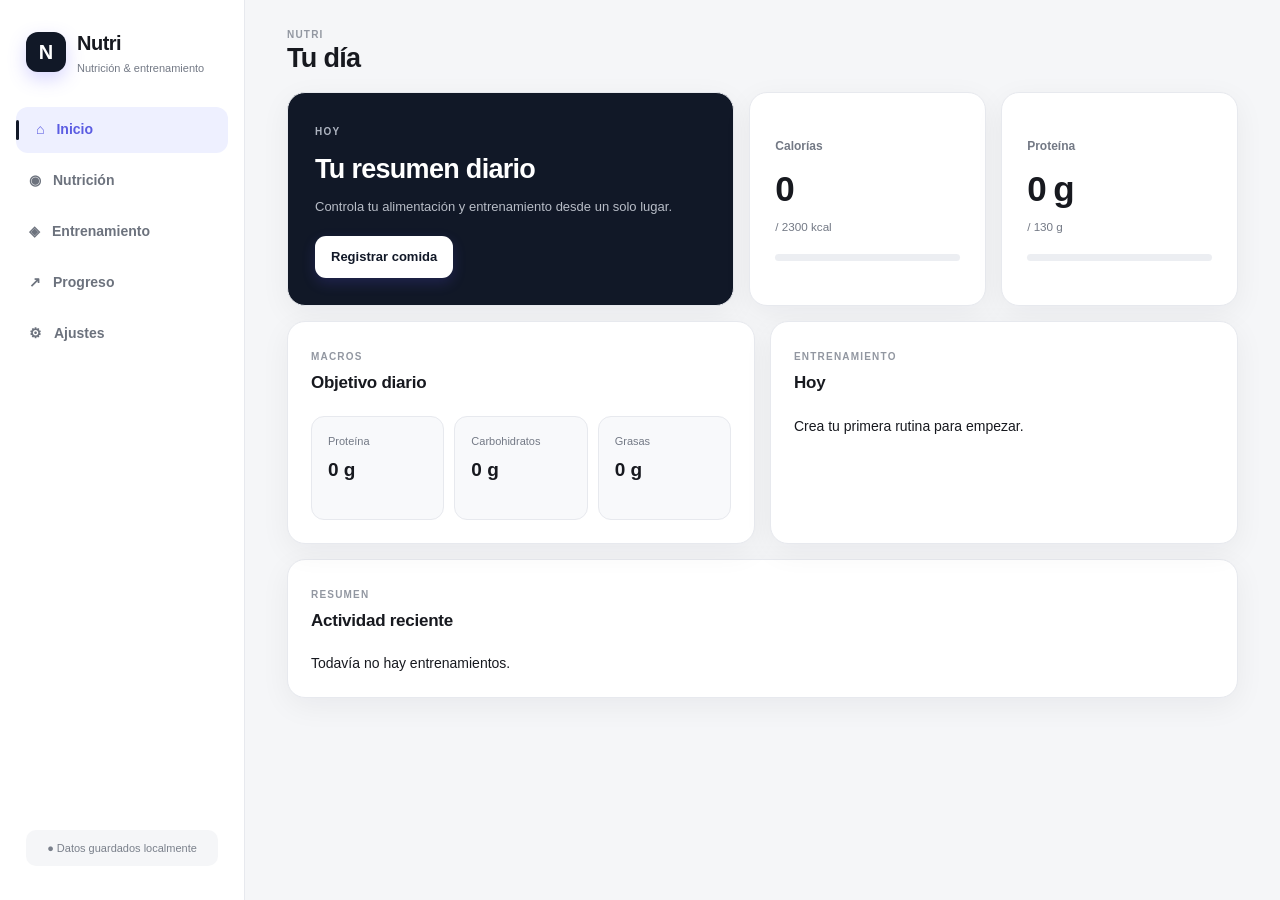
==== commit ae4c597c: "Update index.html" ====
--- a/index.html
+++ b/index.html
@@ -1874,6 +1874,17 @@
 </label>
 
 <label>
+Tipo de ejercicio
+
+<select id="exerciseType">
+<option value="bilateral">Bilateral</option>
+<option value="unilateral">Unilateral</option>
+<option value="alternating">Unilateral alterno</option>
+</select>
+
+</label>
+
+<label>
 Equipamiento
 <input
 id="exerciseEquipment"
--- a/style.css
+++ b/style.css
@@ -1,2571 +1,1264 @@
-  :root{
---bg:#07090d;
---bg-soft:#0b0f15;
---surface:#10151d;
---surface-2:#151b24;
---surface-3:#1b222d;
---surface-4:#222b38;
---line:rgba(255,255,255,.075);
---line-strong:rgba(255,255,255,.13);
-
---text:#f7f9fc;
---muted:#8993a3;
---muted-2:#626d7d;
-
---accent:#b8f45f;
---accent-dark:#8fca3d;
---accent-soft:rgba(184,244,95,.10);
-
---blue:#65c8ff;
---purple:#c49cff;
---red:#ff6d7b;
---orange:#ffb45e;
-
---radius:22px;
---radius-sm:15px;
---shadow:0 24px 70px rgba(0,0,0,.34);
---shadow-soft:0 12px 35px rgba(0,0,0,.20);
-
---sidebar-width:250px;
-}
-
-*{
-box-sizing:border-box;
-}
-
-html{
-scroll-behavior:smooth;
-}
-
-body{
-margin:0;
-min-height:100vh;
-background:
-radial-gradient(circle at 85% -10%,rgba(184,244,95,.09),transparent 28%),
-radial-gradient(circle at -10% 35%,rgba(101,200,255,.055),transparent 25%),
-var(--bg);
-color:var(--text);
-font-family:Inter,ui-sans-serif,system-ui,-apple-system,BlinkMacSystemFont,"Segoe UI",sans-serif;
-font-size:15px;
-line-height:1.5;
-}
-
-body:before{
-content:"";
-position:fixed;
-inset:0;
-pointer-events:none;
-background-image:
-linear-gradient(rgba(255,255,255,.012) 1px,transparent 1px),
-linear-gradient(90deg,rgba(255,255,255,.012) 1px,transparent 1px);
-background-size:60px 60px;
-mask-image:linear-gradient(to bottom,black,transparent 80%);
-z-index:-1;
+/* =========================================================
+NUTRI — APP UI
+Diseño completo
+========================================================= */
+
+:root {
+--bg: #f5f6fa;
+--surface: #ffffff;
+--surface-2: #f8f9fc;
+--border: #e7e9f0;
+--text: #171923;
+--muted: #74798a;
+--primary: #635bff;
+--primary-dark: #5148e8;
+--primary-soft: #eeecff;
+--success: #18a673;
+--success-soft: #e7f8f1;
+--danger: #dc4b5c;
+--danger-soft: #fff0f2;
+--warning: #e39a24;
+--shadow-sm: 0 2px 8px rgba(20, 24, 40, .04);
+--shadow: 0 8px 30px rgba(20, 24, 40, .07);
+--radius: 18px;
+--radius-sm: 12px;
+--sidebar: 250px;
+--transition: .2s ease;
+}
+
+* {
+box-sizing: border-box;
+}
+
+html {
+scroll-behavior: smooth;
+}
+
+body {
+margin: 0;
+min-height: 100vh;
+background: var(--bg);
+color: var(--text);
+font-family:
+Inter,
+ui-sans-serif,
+-apple-system,
+BlinkMacSystemFont,
+"Segoe UI",
+Roboto,
+Arial,
+sans-serif;
+font-size: 14px;
+line-height: 1.5;
 }
 
 button,
 input,
 select,
-textarea{
-font:inherit;
-}
-
-button{
-cursor:pointer;
-}
+textarea {
+font: inherit;
+}
+
+button {
+cursor: pointer;
+}
+
+button,
+input,
+select,
+textarea {
+outline: none;
+}
+
+a {
+color: inherit;
+text-decoration: none;
+}
+
+/* =========================================================
+APP LAYOUT
+========================================================= */
+
+.app {
+min-height: 100vh;
+display: flex;
+}
+
+/* =========================================================
+SIDEBAR
+========================================================= */
+
+.sidebar {
+position: fixed;
+inset: 0 auto 0 0;
+width: var(--sidebar);
+height: 100vh;
+padding: 24px 16px;
+background: var(--surface);
+border-right: 1px solid var(--border);
+display: flex;
+flex-direction: column;
+z-index: 100;
+}
+
+.brand {
+display: flex;
+align-items: center;
+gap: 12px;
+padding: 4px 10px 28px;
+}
+
+.brand-mark {
+width: 42px;
+height: 42px;
+border-radius: 13px;
+display: grid;
+place-items: center;
+background: var(--primary);
+color: white;
+font-size: 20px;
+font-weight: 800;
+box-shadow: 0 7px 18px rgba(99, 91, 255, .25);
+}
+
+.brand strong {
+display: block;
+font-size: 18px;
+letter-spacing: -.4px;
+}
+
+.brand span {
+display: block;
+color: var(--muted);
+font-size: 11px;
+margin-top: 1px;
+}
+
+.sidebar nav {
+display: flex;
+flex-direction: column;
+gap: 5px;
+}
+
+.nav-item {
+width: 100%;
+min-height: 48px;
+border: 0;
+background: transparent;
+border-radius: 12px;
+padding: 0 13px;
+display: flex;
+align-items: center;
+gap: 12px;
+color: #6d7180;
+font-weight: 600;
+text-align: left;
+transition: var(--transition);
+}
+
+.nav-item:first-letter {
+font-size: 18px;
+}
+
+.nav-item:hover {
+background: #f5f5fa;
+color: var(--text);
+}
+
+.nav-item.active {
+background: var(--primary-soft);
+color: var(--primary);
+}
+
+.nav-item.active::before {
+content: "";
+width: 3px;
+height: 20px;
+border-radius: 99px;
+background: var(--primary);
+position: absolute;
+left: 16px;
+}
+
+.nav-item.active {
+padding-left: 20px;
+}
+
+.sidebar-bottom {
+margin-top: auto;
+padding: 10px;
+}
+
+.local-badge {
+padding: 10px 12px;
+border-radius: 10px;
+background: #f7f8fb;
+color: var(--muted);
+font-size: 11px;
+text-align: center;
+}
+
+/* =========================================================
+MAIN
+========================================================= */
+
+.main {
+width: calc(100% - var(--sidebar));
+margin-left: var(--sidebar);
+min-width: 0;
+padding: 0 38px 60px;
+}
+
+.topbar {
+max-width: 1400px;
+margin: 0 auto;
+padding: 34px 0 28px;
+display: flex;
+justify-content: space-between;
+align-items: center;
+}
+
+.page-kicker,
+.eyebrow {
+color: var(--primary);
+font-size: 10px;
+font-weight: 800;
+letter-spacing: 1.2px;
+text-transform: uppercase;
+}
+
+.topbar h1 {
+margin: 4px 0 0;
+font-size: 30px;
+line-height: 1.15;
+letter-spacing: -.8px;
+}
+
+.mobile-menu {
+display: none;
+border: 1px solid var(--border);
+background: var(--surface);
+width: 42px;
+height: 42px;
+border-radius: 12px;
+}
+
+/* =========================================================
+PAGES
+========================================================= */
+
+.page {
+max-width: 1400px;
+margin: 0 auto;
+animation: pageIn .18s ease;
+}
+
+.page:not(.active) {
+display: none !important;
+}
+
+@keyframes pageIn {
+from {
+opacity: 0;
+transform: translateY(5px);
+}
+
+to {
+opacity: 1;
+transform: translateY(0);
+}
+}
+
+/* =========================================================
+COMMON
+========================================================= */
+
+.panel,
+.meal-card,
+.metric-card,
+.hero-card,
+.training-hero,
+.nutrition-stat {
+background: var(--surface);
+border: 1px solid var(--border);
+box-shadow: var(--shadow-sm);
+}
+
+.panel {
+border-radius: var(--radius);
+padding: 22px;
+}
+
+.panel-head {
+display: flex;
+justify-content: space-between;
+align-items: center;
+gap: 16px;
+margin-bottom: 20px;
+}
+
+.panel-head h3 {
+margin: 2px 0 0;
+font-size: 17px;
+letter-spacing: -.25px;
+}
+
+.muted {
+color: var(--muted);
+}
+
+.full {
+width: 100%;
+}
+
+.button-row {
+display: flex;
+align-items: center;
+gap: 10px;
+}
+
+.button-column {
+display: flex;
+flex-direction: column;
+gap: 10px;
+}
+
+.primary-btn,
+.secondary-btn,
+.danger-btn {
+min-height: 42px;
+padding: 0 16px;
+border-radius: 11px;
+font-weight: 700;
+border: 1px solid transparent;
+transition: var(--transition);
+}
+
+.primary-btn {
+background: var(--primary);
+color: white;
+box-shadow: 0 5px 14px rgba(99, 91, 255, .18);
+}
+
+.primary-btn:hover {
+background: var(--primary-dark);
+transform: translateY(-1px);
+}
+
+.secondary-btn {
+background: var(--surface);
+color: var(--text);
+border-color: var(--border);
+}
+
+.secondary-btn:hover {
+background: var(--surface-2);
+border-color: #d9dbe5;
+}
+
+.danger-btn {
+background: var(--danger-soft);
+color: var(--danger);
+}
+
+.danger-btn:hover {
+background: #ffe4e8;
+}
+
+.add-btn {
+width: 36px;
+height: 36px;
+border: 0;
+border-radius: 10px;
+background: var(--primary-soft);
+color: var(--primary);
+font-size: 22px;
+font-weight: 500;
+}
+
+.add-btn:hover {
+background: var(--primary);
+color: white;
+}
+
+/* =========================================================
+HOME
+========================================================= */
+
+.hero-grid {
+display: grid;
+grid-template-columns: minmax(0, 1.7fr) repeat(2, minmax(200px, 1fr));
+gap: 16px;
+margin-bottom: 18px;
+}
+
+.hero-card {
+min-height: 205px;
+padding: 28px;
+border-radius: var(--radius);
+display: flex;
+flex-direction: column;
+justify-content: space-between;
+background: linear-gradient(
+135deg,
+#ffffff 0%,
+#fafaff 100%
+);
+}
+
+.hero-card h2 {
+margin: 7px 0 5px;
+font-size: 25px;
+letter-spacing: -.6px;
+}
+
+.hero-card p {
+color: var(--muted);
+margin: 0;
+max-width: 460px;
+}
+
+.hero-card .primary-btn {
+align-self: flex-start;
+}
+
+.metric-card {
+min-height: 205px;
+padding: 24px;
+border-radius: var(--radius);
+display: flex;
+flex-direction: column;
+justify-content: center;
+}
+
+.metric-card > span {
+color: var(--muted);
+font-size: 13px;
+font-weight: 600;
+}
+
+.metric-card strong {
+margin-top: 7px;
+font-size: 30px;
+letter-spacing: -1px;
+}
+
+.metric-card small {
+color: var(--muted);
+margin-top: -2px;
+}
+
+.progress {
+height: 7px;
+background: #eceef4;
+border-radius: 99px;
+overflow: hidden;
+margin-top: 17px;
+}
+
+.progress i {
+display: block;
+height: 100%;
+width: 0%;
+border-radius: inherit;
+background: var(--primary);
+transition: width .35s ease;
+}
+
+.section-grid {
+display: grid;
+grid-template-columns: 1fr 1fr;
+gap: 18px;
+margin-bottom: 18px;
+}
+
+.macro-grid {
+display: grid;
+grid-template-columns: repeat(3, 1fr);
+gap: 12px;
+}
+
+.macro-grid > div {
+background: var(--surface-2);
+border: 1px solid var(--border);
+border-radius: 13px;
+padding: 15px;
+}
+
+.macro-grid span {
+display: block;
+color: var(--muted);
+font-size: 12px;
+}
+
+.macro-grid strong {
+display: block;
+margin: 5px 0 10px;
+font-size: 17px;
+}
+
+.macro-grid i {
+display: block;
+height: 5px;
+border-radius: 99px;
+background: var(--primary);
+width: 0%;
+}
+
+/* =========================================================
+NUTRITION
+========================================================= */
+
+.date-row {
+display: flex;
+align-items: center;
+gap: 8px;
+margin-bottom: 18px;
+}
+
+.date-row input {
+min-height: 42px;
+padding: 0 12px;
+border: 1px solid var(--border);
+border-radius: 11px;
+background: white;
+color: var(--text);
+}
+
+.nutrition-summary {
+display: grid;
+grid-template-columns: 1.35fr repeat(5, 1fr);
+gap: 12px;
+margin-bottom: 18px;
+}
+
+.calorie-ring {
+min-height: 120px;
+border-radius: var(--radius);
+padding: 20px;
+background: var(--primary);
+color: white;
+display: grid;
+place-items: center;
+text-align: center;
+}
+
+.calorie-ring strong {
+display: block;
+font-size: 28px;
+line-height: 1;
+}
+
+.calorie-ring span {
+font-size: 11px;
+opacity: .8;
+}
+
+.nutrition-stat {
+min-height: 120px;
+border-radius: var(--radius);
+padding: 19px;
+display: flex;
+flex-direction: column;
+justify-content: center;
+}
+
+.nutrition-stat span {
+color: var(--muted);
+font-size: 11px;
+font-weight: 600;
+}
+
+.nutrition-stat strong {
+margin-top: 7px;
+font-size: 15px;
+}
+
+.nutrition-layout {
+display: grid;
+grid-template-columns: minmax(0, 1.7fr) minmax(280px, .8fr);
+gap: 18px;
+align-items: start;
+}
+
+.meal-card {
+border-radius: var(--radius);
+padding: 18px;
+margin-bottom: 13px;
+}
+
+.meal-head {
+display: flex;
+justify-content: space-between;
+align-items: center;
+min-height: 38px;
+}
+
+.meal-head span {
+display: block;
+color: var(--muted);
+font-size: 10px;
+font-weight: 800;
+letter-spacing: 1px;
+}
+
+.meal-head strong {
+display: block;
+margin-top: 1px;
+font-size: 14px;
+}
+
+.meal-card > div:last-child {
+margin-top: 12px;
+}
+
+.sticky {
+position: sticky;
+top: 20px;
+}
+
+.recipe-mini-list,
+#recipeMiniList {
+display: flex;
+flex-direction: column;
+gap: 8px;
+}
+
+/* =========================================================
+TRAINING
+========================================================= */
+
+.training-hero {
+border-radius: var(--radius);
+padding: 26px 28px;
+margin-bottom: 18px;
+display: flex;
+align-items: center;
+justify-content: space-between;
+gap: 20px;
+}
+
+.training-hero h2 {
+margin: 5px 0 4px;
+font-size: 25px;
+letter-spacing: -.6px;
+}
+
+.training-hero p {
+margin: 0;
+color: var(--muted);
+}
+
+.training-grid {
+display: grid;
+grid-template-columns: 1fr 1fr;
+gap: 18px;
+margin-bottom: 18px;
+}
+
+.mini-search {
+width: 170px;
+height: 38px;
+padding: 0 11px;
+border: 1px solid var(--border);
+border-radius: 10px;
+background: var(--surface-2);
+}
+
+.mini-search:focus,
+.large-search:focus,
+input:focus,
+select:focus,
+textarea:focus {
+border-color: var(--primary);
+box-shadow: 0 0 0 3px rgba(99, 91, 255, .09);
+}
+
+/* =========================================================
+PROGRESS
+========================================================= */
+
+.progress-grid {
+display: grid;
+grid-template-columns: 1.35fr 1fr;
+gap: 18px;
+margin-bottom: 18px;
+}
+
+.big-number {
+font-size: 38px;
+font-weight: 800;
+letter-spacing: -1px;
+margin-bottom: 15px;
+}
+
+.chart {
+min-height: 220px;
+border-radius: 14px;
+background:
+linear-gradient(to bottom, transparent 24%, #eceef3 25%, transparent 26%),
+linear-gradient(to bottom, transparent 49%, #eceef3 50%, transparent 51%),
+linear-gradient(to bottom, transparent 74%, #eceef3 75%, transparent 76%);
+border: 1px solid var(--border);
+overflow: hidden;
+}
+
+/* =========================================================
+SETTINGS
+========================================================= */
+
+.settings-grid {
+display: grid;
+grid-template-columns: 1fr 1fr;
+gap: 18px;
+}
+
+label {
+display: block;
+color: #4f5362;
+font-size: 12px;
+font-weight: 650;
+margin-bottom: 13px;
+}
+
+label input,
+label select,
+label textarea {
+display: block;
+width: 100%;
+margin-top: 6px;
+min-height: 43px;
+padding: 9px 12px;
+border: 1px solid var(--border);
+border-radius: 11px;
+background: var(--surface);
+color: var(--text);
+resize: vertical;
+}
+
+label textarea {
+min-height: 100px;
+}
+
+/* =========================================================
+MODALS
+========================================================= */
+
+.modal {
+width: min(650px, calc(100vw - 30px));
+max-height: calc(100vh - 30px);
+border: 0;
+padding: 0;
+border-radius: 20px;
+background: transparent;
+box-shadow: 0 25px 80px rgba(15, 18, 30, .25);
+}
+
+.modal::backdrop {
+background: rgba(15, 18, 30, .48);
+backdrop-filter: blur(3px);
+}
+
+.modal-box {
+padding: 24px;
+background: white;
+border: 1px solid var(--border);
+border-radius: 20px;
+max-height: calc(100vh - 30px);
+overflow: auto;
+}
+
+.modal-head {
+display: flex;
+align-items: flex-start;
+justify-content: space-between;
+gap: 15px;
+margin-bottom: 22px;
+}
+
+.modal-head h3 {
+margin: 3px 0 0;
+font-size: 20px;
+}
+
+.close {
+width: 34px;
+height: 34px;
+border: 0;
+border-radius: 9px;
+background: #f3f4f7;
+color: #666b78;
+font-size: 22px;
+}
+
+.close:hover {
+background: #e9eaf0;
+}
+
+.large-search {
+width: 100%;
+height: 46px;
+padding: 0 14px;
+border: 1px solid var(--border);
+border-radius: 12px;
+background: var(--surface-2);
+margin-bottom: 12px;
+}
+
+.food-results {
+max-height: 280px;
+overflow: auto;
+}
+
+.selected-box {
+padding: 13px;
+margin-bottom: 12px;
+border-radius: 12px;
+background: var(--primary-soft);
+}
+
+.hidden {
+display: none !important;
+}
+
+.form-grid {
+display: grid;
+grid-template-columns: 1fr 1fr;
+gap: 4px 13px;
+}
+
+.form-grid .wide {
+grid-column: 1 / -1;
+}
+
+.maintenance-result {
+margin: 12px 0;
+padding: 16px;
+border-radius: 13px;
+background: var(--surface-2);
+border: 1px solid var(--border);
+}
+
+.recipe-add-row {
+display: grid;
+grid-template-columns: 1fr 100px auto;
+gap: 8px;
+margin-bottom: 13px;
+}
+
+.recipe-add-row input {
+min-width: 0;
+height: 42px;
+padding: 0 11px;
+border: 1px solid var(--border);
+border-radius: 10px;
+}
+
+.file-btn {
+position: relative;
+display: flex;
+justify-content: center;
+align-items: center;
+min-height: 42px;
+padding: 0 15px;
+border-radius: 11px;
+background: var(--surface);
+border: 1px solid var(--border);
+cursor: pointer;
+color: var(--text);
+}
+
+.file-btn input {
+position: absolute;
+inset: 0;
+opacity: 0;
+cursor: pointer;
+}
+
+/* =========================================================
+RESPONSIVE — TABLET
+========================================================= */
+
+@media (max-width: 1150px) {
+:root {
+--sidebar: 220px;
+}
+
+.main {
+padding-left: 25px;
+padding-right: 25px;
+}
+
+.hero-grid {
+grid-template-columns: 1fr 1fr;
+}
+
+.hero-card {
+grid-column: 1 / -1;
+min-height: 180px;
+}
+
+.nutrition-summary {
+grid-template-columns: repeat(3, 1fr);
+}
+
+.calorie-ring {
+min-height: 110px;
+}
+}
+
+/* =========================================================
+RESPONSIVE — MOBILE
+========================================================= */
+
+@media (max-width: 800px) {
+:root {
+--sidebar: 0px;
+}
+
+body {
+padding-bottom: 75px;
+}
+
+.sidebar {
+display: none;
+}
+
+.main {
+width: 100%;
+margin: 0;
+padding: 0 15px 30px;
+}
+
+.topbar {
+padding: 20px 2px 20px;
+}
+
+.topbar h1 {
+font-size: 25px;
+}
+
+.mobile-menu {
+display: block;
+}
+
+.hero-grid,
+.section-grid,
+.training-grid,
+.progress-grid,
+.settings-grid,
+.nutrition-layout {
+grid-template-columns: 1fr;
+}
+
+.hero-grid {
+gap: 12px;
+}
+
+.hero-card {
+min-height: 180px;
+padding: 22px;
+}
+
+.metric-card {
+min-height: 145px;
+}
+
+.macro-grid {
+grid-template-columns: 1fr;
+}
+
+.nutrition-summary {
+grid-template-columns: 1fr 1fr;
+}
+
+.calorie-ring {
+grid-column: 1 / -1;
+}
+
+.training-hero {
+flex-direction: column;
+align-items: flex-start;
+padding: 22px;
+}
+
+.training-hero .button-row {
+width: 100%;
+}
+
+.training-hero .button-row button {
+flex: 1;
+}
+
+.panel {
+padding: 18px;
+}
+
+.date-row {
+overflow-x: auto;
+padding-bottom: 3px;
+}
+
+.date-row input {
+min-width: 145px;
+}
+
+.mini-search {
+width: 130px;
+}
+
+.form-grid {
+grid-template-columns: 1fr;
+}
+
+.form-grid .wide {
+grid-column: auto;
+}
+
+.recipe-add-row {
+grid-template-columns: 1fr 90px;
+}
+
+.recipe-add-row button {
+grid-column: 1 / -1;
+}
+  
+}
+
+/* =========================================================
+RESPONSIVE — SMALL MOBILE
+========================================================= */
+
+@media (max-width: 480px) {
+.main {
+padding-left: 12px;
+padding-right: 12px;
+}
+
+.topbar {
+padding-top: 16px;
+}
+
+.topbar h1 {
+font-size: 23px;
+}
+
+.hero-card h2 {
+font-size: 22px;
+}
+
+.nutrition-summary {
+grid-template-columns: 1fr 1fr;
+gap: 8px;
+}
+
+.nutrition-stat {
+min-height: 100px;
+padding: 14px;
+}
+
+.nutrition-stat strong {
+font-size: 13px;
+}
+
+.button-row {
+flex-wrap: wrap;
+}
+
+.button-row button {
+flex: 1;
+}
+
+.modal {
+width: calc(100vw - 18px);
+}
+
+.modal-box {
+padding: 18px;
+border-radius: 17px;
+}
+}
+
+/* =========================================================
+SCROLLBARS
+========================================================= */
+
+* {
+scrollbar-width: thin;
+scrollbar-color: #d7d9e2 transparent;
+}
+
+::-webkit-scrollbar {
+width: 7px;
+height: 7px;
+}
+
+::-webkit-scrollbar-track {
+background: transparent;
+}
+
+::-webkit-scrollbar-thumb {
+background: #d7d9e2;
+border-radius: 99px;
+}
+
+/* =========================================================
+ACCESSIBILITY / STATES
+========================================================= */
 
 button:focus-visible,
 input:focus-visible,
 select:focus-visible,
-textarea:focus-visible{
-outline:2px solid var(--accent);
-outline-offset:2px;
-}
-
-button:disabled{
-opacity:.45;
-cursor:not-allowed;
-}
-
-.hidden{
-display:none!important;
-}
-
-
-/* =========================================================
-APP
-========================================================= */
-
-.app-shell{
-min-height:100vh;
-}
-
-.topbar{
-position:sticky;
-top:0;
-z-index:100;
-
-height:78px;
-display:flex;
-align-items:center;
-gap:26px;
-
-padding:0 clamp(18px,4vw,64px);
-
-background:rgba(7,9,13,.78);
-backdrop-filter:blur(22px) saturate(150%);
--webkit-backdrop-filter:blur(22px) saturate(150%);
-
-border-bottom:1px solid var(--line);
-}
-
-.brand{
-flex-shrink:0;
-
-display:flex;
-align-items:center;
-gap:11px;
-
-padding:0;
-border:0;
-background:none;
-color:var(--text);
-}
-
-.brand-mark{
-width:40px;
-height:40px;
-
-display:grid;
-place-items:center;
-
-border-radius:13px;
-
-background:linear-gradient(145deg,#c8ff78,#91d63c);
-color:#11170a;
-
-font-size:20px;
-font-weight:950;
-
-box-shadow:
-0 0 0 5px rgba(184,244,95,.06),
-0 8px 25px rgba(184,244,95,.13);
-}
-
-.brand span:last-child{
-display:flex;
-flex-direction:column;
-text-align:left;
-line-height:1.15;
-}
-
-.brand b{
-font-size:18px;
-letter-spacing:-.02em;
-}
-
-.brand small{
-margin-top:4px;
-color:var(--muted);
-font-size:9px;
-font-weight:700;
-letter-spacing:.12em;
-text-transform:uppercase;
-}
-
-.topnav{
-flex:1;
-
-display:flex;
-justify-content:center;
-gap:3px;
-
-min-width:0;
-}
-
-.nav-link{
-position:relative;
-
-border:0;
-background:transparent;
-color:var(--muted);
-
-padding:10px 14px;
-
-border-radius:12px;
-
-font-size:13px;
-font-weight:650;
-
-transition:
-color .18s ease,
-background .18s ease,
-transform .18s ease;
-}
-
-.nav-link:hover{
-color:var(--text);
-background:rgba(255,255,255,.045);
-}
-
-.nav-link.active{
-color:var(--text);
-background:var(--surface-2);
-box-shadow:inset 0 0 0 1px var(--line);
-}
-
-.nav-link.active:after{
-content:"";
-
-position:absolute;
-left:50%;
-bottom:-1px;
-
-width:18px;
-height:2px;
-
-transform:translateX(-50%);
-
-border-radius:10px;
-background:var(--accent);
-}
-
-.icon-btn{
-width:42px;
-height:42px;
-
-flex-shrink:0;
-
-border:1px solid var(--line-strong);
-border-radius:13px;
-
-background:rgba(255,255,255,.035);
-color:var(--text);
-
-transition:.18s ease;
-}
-
-.icon-btn:hover{
-border-color:rgba(184,244,95,.3);
-background:var(--accent-soft);
-transform:translateY(-1px);
-}
-
-
-/* =========================================================
-VIEWS
-========================================================= */
-
-main{
-width:100%;
-}
-
-.view{
-display:none;
-
-width:min(1450px,100%);
-margin:0 auto;
-
-padding:
-clamp(30px,4vw,52px)
-clamp(16px,4vw,64px)
-90px;
-}
-
-.view.active{
-display:block;
-animation:viewIn .25s ease;
-}
-
-@keyframes viewIn{
-from{
-opacity:0;
-transform:translateY(7px);
-}
-to{
-opacity:1;
-transform:none;
-}
-}
-
-.welcome-row,
-.page-head{
-display:flex;
-align-items:flex-end;
-justify-content:space-between;
-gap:25px;
-
-margin-bottom:30px;
-}
-
-.page-head{
-align-items:center;
-}
-
-.welcome-row h1,
-.page-head h1{
-margin:5px 0 10px;
-
-font-size:clamp(32px,4vw,51px);
-line-height:1;
-
-letter-spacing:-.055em;
-font-weight:850;
-}
-
-.muted{
-max-width:720px;
-margin:0;
-
-color:var(--muted);
-font-size:14px;
-}
-
-.eyebrow{
-margin:0 0 7px;
-
-color:var(--muted-2);
-
-font-size:9px;
-line-height:1;
-
-font-weight:850;
-letter-spacing:.18em;
-text-transform:uppercase;
-}
-
-.date-chip,
-.count-badge{
-border:1px solid var(--line);
-border-radius:999px;
-
-padding:9px 13px;
-
-background:var(--surface);
-
-color:var(--muted);
-font-size:12px;
-font-weight:650;
-
-white-space:nowrap;
-}
-
-
-/* =========================================================
-CARDS / PANELS
-========================================================= */
-
-.panel,
-.hero-card{
-position:relative;
-
-border:1px solid var(--line);
-border-radius:var(--radius);
-
-background:
-linear-gradient(145deg,rgba(22,28,37,.97),rgba(12,16,22,.98));
-
-box-shadow:var(--shadow-soft);
-
-overflow:hidden;
-}
-
-.panel:before,
-.hero-card:before{
-content:"";
-
-position:absolute;
-inset:0;
-
-pointer-events:none;
-
-background:
-linear-gradient(
-120deg,
-rgba(255,255,255,.035),
-transparent 35%
-);
-}
-
-.panel{
-padding:24px;
-}
-
-.hero-card{
-padding:28px;
-}
-
-.panel-head,
-.hero-card-head{
-position:relative;
-z-index:1;
-
-display:flex;
-align-items:flex-start;
-justify-content:space-between;
-gap:15px;
-}
-
-.panel h3{
-margin:0;
-
-font-size:18px;
-letter-spacing:-.025em;
-}
-
-.hero-card-head>span{
-color:var(--muted);
-font-size:13px;
-font-weight:650;
-}
-
-.mini-link,
-.text-btn{
-border:0;
-background:none;
-
-color:var(--muted);
-
-padding:5px 0;
-
-font-size:12px;
-font-weight:700;
-
-transition:.18s ease;
-}
-
-.mini-link:hover,
-.text-btn:hover{
-color:var(--accent);
-}
-
-
-/* =========================================================
-BUTTONS
-========================================================= */
-
-.primary-btn,
-.secondary-btn,
-.danger-btn{
-min-height:43px;
-
-border-radius:13px;
-
-padding:10px 16px;
-
-font-weight:750;
-font-size:13px;
-
-transition:
-transform .16s ease,
-filter .16s ease,
-background .16s ease,
-border-color .16s ease;
-}
-
-.primary-btn{
-border:1px solid rgba(255,255,255,.06);
-
-background:linear-gradient(
-135deg,
-#c7ff78,
-#9cde45
-);
-
-color:#111609;
-
-box-shadow:
-0 8px 24px rgba(184,244,95,.10);
-}
-
-.primary-btn:hover{
-filter:brightness(1.06);
-transform:translateY(-1px);
-}
-
-.secondary-btn{
-border:1px solid var(--line-strong);
-background:var(--surface-3);
-color:var(--text);
-}
-
-.secondary-btn:hover{
-border-color:rgba(184,244,95,.25);
-background:#202936;
-transform:translateY(-1px);
-}
-
-.danger-btn{
-border:1px solid rgba(255,109,123,.22);
-background:rgba(255,109,123,.09);
-color:#ff9da7;
-}
-
-.danger-btn:hover{
-background:rgba(255,109,123,.14);
-transform:translateY(-1px);
-}
-
-.wide{
-width:100%;
-}
-
-
-/* =========================================================
-DASHBOARD
-========================================================= */
-
-.hero-grid{
-display:grid;
-grid-template-columns:1.12fr .88fr;
-gap:18px;
-}
-
-.calories-card{
-min-height:315px;
-}
-
-.calorie-main{
-position:relative;
-z-index:1;
-
-display:grid;
-grid-template-columns:225px 1fr;
-align-items:center;
-gap:30px;
-
-margin-top:24px;
-}
-
-.donut{
-width:210px;
-height:210px;
-
-display:grid;
-place-items:center;
-
-margin:auto;
-
-border-radius:50%;
-
-background:
-conic-gradient(
-var(--accent) 0deg,
-var(--accent) 0deg,
-#29313b 0deg
-);
-
-position:relative;
-
-box-shadow:
-0 0 0 8px rgba(184,244,95,.025),
-0 18px 45px rgba(0,0,0,.2);
-}
-
-.donut:after{
-content:"";
-
-position:absolute;
-inset:14px;
-
-border-radius:50%;
-
-background:
-radial-gradient(circle at 40% 30%,#171e27,#0e131a);
-
-box-shadow:
-inset 0 0 25px rgba(0,0,0,.4);
-}
-
-.donut>div{
-position:relative;
-z-index:1;
-
-text-align:center;
-}
-
-.donut strong{
-display:block;
-
-font-size:38px;
-line-height:1;
-
-letter-spacing:-.06em;
-}
-
-.donut small{
-color:var(--muted);
-font-size:11px;
-}
-
-.macro-stack{
-display:grid;
-gap:8px;
-}
-
-.macro-line{
-display:flex;
-align-items:center;
-justify-content:space-between;
-
-color:var(--muted);
-
-font-size:12px;
-}
-
-.macro-line b{
-color:var(--text);
-}
-
-.dot{
-display:inline-block;
-
-width:8px;
-height:8px;
-
-margin-right:7px;
-
-border-radius:50%;
-
-background:var(--accent);
-
-box-shadow:0 0 10px rgba(184,244,95,.35);
-}
-
-.dot.carbs{
-background:var(--blue);
-box-shadow:0 0 10px rgba(101,200,255,.35);
-}
-
-.dot.fat{
-background:var(--purple);
-box-shadow:0 0 10px rgba(196,156,255,.35);
-}
-
-.bar,
-.big-bar{
-height:6px;
-
-overflow:hidden;
-
-border-radius:99px;
-
-background:#252d38;
-}
-
-.bar i,
-.big-bar i{
-display:block;
-
-width:0;
-height:100%;
-
-border-radius:inherit;
-
-background:linear-gradient(90deg,var(--accent-dark),var(--accent));
-
-box-shadow:0 0 12px rgba(184,244,95,.18);
-
-transition:width .4s ease;
-}
-
-.workout-focus{
-position:relative;
-z-index:1;
-
-display:flex;
-align-items:center;
-gap:15px;
-
-min-height:105px;
-
-margin:25px 0 18px;
-}
-
-.big-icon{
-width:56px;
-height:56px;
-
-flex-shrink:0;
-
-display:grid;
-place-items:center;
-
-border-radius:17px;
-
-background:var(--accent-soft);
-color:var(--accent);
-
-font-size:23px;
-
-box-shadow:inset 0 0 0 1px rgba(184,244,95,.08);
-}
-
-.workout-focus strong{
-display:block;
-font-size:20px;
-letter-spacing:-.025em;
-}
-
-.workout-focus p{
-margin:4px 0 0;
-color:var(--muted);
-font-size:12px;
-}
-
-.three-stats{
-position:relative;
-z-index:1;
-
-display:grid;
-grid-template-columns:repeat(3,1fr);
-gap:12px;
-
-margin-top:20px;
-}
-
-.three-stats div{
-padding-top:14px;
-border-top:1px solid var(--line);
-}
-
-.three-stats b{
-display:block;
-font-size:19px;
-letter-spacing:-.03em;
-}
-
-.three-stats span{
-display:block;
-margin-top:2px;
-
-color:var(--muted);
-
-font-size:10px;
-}
-
-.section-title{
-margin:43px 0 16px;
-}
-
-.section-title h2{
-margin:0;
-
-font-size:23px;
-letter-spacing:-.035em;
-}
-
-.quick-grid{
-display:grid;
-grid-template-columns:repeat(4,1fr);
-gap:13px;
-}
-
-.quick-card{
-position:relative;
-
-min-height:150px;
-
-border:1px solid var(--line);
-border-radius:19px;
-
-padding:20px;
-
-text-align:left;
-
-background:
-linear-gradient(145deg,var(--surface),#0d1218);
-
-color:var(--text);
-
-transition:
-transform .18s ease,
-border-color .18s ease,
-background .18s ease;
-}
-
-.quick-card:hover{
-transform:translateY(-4px);
-
-border-color:rgba(184,244,95,.24);
-
-background:
-linear-gradient(145deg,#151d25,#0e141b);
-}
-
-.quick-icon{
-width:41px;
-height:41px;
-
-display:grid;
-place-items:center;
-
-margin-bottom:18px;
-
-border-radius:13px;
-
-background:var(--surface-3);
-
-color:var(--accent);
-
-font-size:20px;
-}
-
-.quick-card b{
-display:block;
-
-font-size:14px;
-letter-spacing:-.01em;
-}
-
-.quick-card small{
-display:block;
-
-margin-top:5px;
-
-color:var(--muted);
-
-font-size:11px;
-}
-
-.split-grid{
-display:grid;
-grid-template-columns:1fr 1fr;
-gap:18px;
-
-margin-top:18px;
-}
-
-.list{
-display:grid;
-gap:9px;
-
-margin-top:18px;
-}
-
-.list-row{
-display:flex;
-align-items:center;
-justify-content:space-between;
-gap:12px;
-
-padding:13px 14px;
-
-border:1px solid var(--line);
-border-radius:14px;
-
-background:rgba(255,255,255,.018);
-}
-
-.list-row:hover{
-background:rgba(255,255,255,.03);
-}
-
-.list-row small,
-.list-row span{
-color:var(--muted);
-}
-
-
-/* =========================================================
-NUTRITION
-========================================================= */
-
-.page-actions{
-display:flex;
-align-items:center;
-gap:9px;
-}
-
-.nutrition-overview{
-display:grid;
-grid-template-columns:1.05fr 1.6fr repeat(3,1fr);
-gap:10px;
-
-margin-bottom:14px;
-}
-
-.nutrition-total,
-.goal-meter,
-.macro-pill,
-.metric-card{
-border:1px solid var(--line);
-border-radius:18px;
-
-background:var(--surface);
-
-padding:18px;
-}
-
-.nutrition-total span,
-.macro-pill span,
-.metric-card span{
-display:block;
-
-color:var(--muted);
-
-font-size:11px;
-font-weight:650;
-}
-
-.nutrition-total strong{
-display:inline-block;
-
-margin-top:5px;
-
-font-size:35px;
-line-height:1;
-
-letter-spacing:-.055em;
-}
-
-.nutrition-total small{
-color:var(--muted);
-}
-
-.goal-meter>div:first-child{
-display:flex;
-align-items:center;
-justify-content:space-between;
-
-margin-bottom:12px;
-}
-
-.goal-meter span,
-.goal-meter small{
-color:var(--muted);
-font-size:11px;
-}
-
-.goal-meter b{
-font-size:12px;
-}
-
-.big-bar{
-height:9px;
-}
-
-.day-picker{
-display:flex;
-align-items:center;
-justify-content:center;
-gap:13px;
-
-margin-bottom:15px;
-}
-
-.day-picker button:not(.text-btn){
-width:37px;
-height:37px;
-
-border:1px solid var(--line);
-border-radius:11px;
-
-background:var(--surface-3);
-color:var(--text);
-
-font-size:20px;
-
-transition:.15s ease;
-}
-
-.day-picker button:not(.text-btn):hover{
-border-color:rgba(184,244,95,.25);
-color:var(--accent);
-}
-
-.food-layout{
-display:grid;
-grid-template-columns:1fr 330px;
-gap:18px;
-}
-
-.custom-food-list{
-margin-top:14px;
-}
-
-.food-log{
-display:grid;
-gap:9px;
-
-margin-top:17px;
-}
-
-.food-row{
-display:grid;
-grid-template-columns:1fr auto auto auto;
-align-items:center;
-gap:17px;
-
-padding:15px;
-
-border:1px solid var(--line);
-border-radius:15px;
-
-background:rgba(255,255,255,.015);
-
-transition:.15s ease;
-}
-
-.food-row:hover{
-border-color:rgba(255,255,255,.12);
-background:rgba(255,255,255,.025);
-}
-
-.food-row strong{
-display:block;
-
-font-size:13px;
-}
-
-.food-row small{
-display:block;
-
-margin-top:2px;
-
-color:var(--muted);
-
-font-size:11px;
-}
-
-.food-kcal{
-text-align:right;
-}
-
-.food-kcal b{
-display:block;
-}
-
-.food-kcal small{
-margin:0;
-}
-
-.food-actions{
-display:flex;
-align-items:center;
-gap:8px;
-}
-
-.remove-btn{
-width:31px;
-height:31px;
-
-border:0;
-border-radius:9px;
-
-background:rgba(255,255,255,.035);
-
-color:var(--muted);
-
-font-size:18px;
-
-transition:.15s ease;
-}
-
-.remove-btn:hover{
-background:rgba(255,109,123,.1);
-color:#ff9da7;
-}
-
-.custom-food-row{
-grid-template-columns:1fr auto;
-}
-
-.nutrition-side{
-height:max-content;
-}
-
-.side-macro{
-margin:22px 0;
-}
-
-.side-macro>span{
-display:block;
-
-margin-bottom:4px;
-
-color:var(--muted);
-
-font-size:11px;
-}
-
-.side-macro>b{
-display:block;
-
-margin-bottom:8px;
-
-font-size:13px;
-}
-
-
-/* =========================================================
-TRAINING
-========================================================= */
-
-.training-head{
-margin-bottom:20px;
-}
-
-.head-actions{
-display:flex;
-gap:9px;
-}
-
-.training-tabs{
-display:flex;
-gap:4px;
-
-width:max-content;
-max-width:100%;
-
-margin-bottom:18px;
-padding:5px;
-
-overflow:auto;
-
-border:1px solid var(--line);
-border-radius:16px;
-
-background:rgba(16,21,29,.86);
-}
-
-.training-tab{
-border:0;
-border-radius:11px;
-
-padding:10px 15px;
-
-background:transparent;
-
-color:var(--muted);
-
-font-size:12px;
-font-weight:700;
-
-white-space:nowrap;
-
-transition:.16s ease;
-}
-
-.training-tab:hover{
-color:var(--text);
-}
-
-.training-tab.active{
-background:var(--surface-3);
-color:var(--text);
-
-box-shadow:
-inset 0 0 0 1px var(--line);
-}
-
-.training-pane{
-display:none;
-}
-
-.training-pane.active{
-display:block;
-animation:viewIn .2s ease;
-}
-
-.empty-state{
-border:1px dashed rgba(255,255,255,.15);
-border-radius:24px;
-
-padding:80px 20px;
-
-text-align:center;
-
-background:
-radial-gradient(circle at center,rgba(184,244,95,.035),transparent 45%),
-rgba(255,255,255,.012);
-}
-
-.empty-state.large span{
-display:inline-grid;
-place-items:center;
-
-width:58px;
-height:58px;
-
-border-radius:18px;
-
-background:var(--accent-soft);
-color:var(--accent);
-
-font-size:25px;
-}
-
-.empty-state h2{
-margin:15px 0 5px;
-
-font-size:24px;
-letter-spacing:-.035em;
-}
-
-.empty-state p{
-max-width:570px;
-
-margin:0 auto 23px;
-
-color:var(--muted);
-
-font-size:13px;
-}
-
-.empty-state button{
-margin:3px;
-}
-
-.session-top{
-display:flex;
-align-items:center;
-justify-content:space-between;
-gap:20px;
-
-margin-bottom:12px;
-}
-
-.session-top h2{
-margin:7px 0 0;
-
-font-size:25px;
-letter-spacing:-.04em;
-}
-
-.session-top p{
-margin:3px 0 0;
-color:var(--muted);
-}
-
-.live-dot{
-color:var(--accent);
-
-font-size:9px;
-font-weight:850;
-letter-spacing:.15em;
-}
-
-.session-actions{
-display:flex;
-gap:9px;
-}
-
-.session-stats{
-display:grid;
-grid-template-columns:repeat(4,1fr);
-gap:10px;
-
-margin-bottom:14px;
-}
-
-.session-stats div{
-padding:16px;
-
-border:1px solid var(--line);
-border-radius:15px;
-
-background:var(--surface);
-}
-
-.session-stats span{
-display:block;
-
-color:var(--muted);
-
-font-size:10px;
-text-transform:uppercase;
-letter-spacing:.06em;
-}
-
-.session-stats b{
-display:block;
-
-margin-top:3px;
-
-font-size:21px;
-letter-spacing:-.035em;
-}
-
-.session-exercise{
-margin:12px 0;
-
-overflow:hidden;
-
-border:1px solid var(--line);
-border-radius:19px;
-
-background:var(--surface);
-
-box-shadow:0 8px 25px rgba(0,0,0,.12);
-}
-
-.session-exercise-head{
-display:flex;
-align-items:center;
-justify-content:space-between;
-gap:15px;
-
-padding:17px 19px;
-
-border-bottom:1px solid var(--line);
-
-background:rgba(255,255,255,.015);
-}
-
-.session-exercise-head h3{
-margin:0;
-
-font-size:16px;
-}
-
-.session-exercise-head small{
-color:var(--muted);
-}
-
-.set-table{
-width:100%;
-border-collapse:collapse;
-}
-
-.set-table th{
-padding:11px 8px;
-
-color:var(--muted-2);
-
-font-size:9px;
-font-weight:800;
-
-letter-spacing:.09em;
-text-align:left;
-text-transform:uppercase;
-}
-
-.set-table td{
-padding:7px 8px;
-
-border-top:1px solid rgba(255,255,255,.045);
-}
-
-.set-number{
-width:35px;
-color:var(--muted);
-text-align:center;
-}
-
-.set-input{
-width:82px;
-
-padding:8px 9px;
-
-border:1px solid var(--line);
-border-radius:9px;
-
-background:var(--surface-2);
-color:var(--text);
-
-font-size:12px;
-}
-
-.set-input:hover{
-border-color:var(--line-strong);
-}
-
-.set-check{
-width:18px;
-height:18px;
-
-accent-color:var(--accent);
-}
-
-.add-set,
-.add-exercise-session{
-border:1px dashed rgba(255,255,255,.14);
-border-radius:11px;
-
-padding:10px;
-
-background:transparent;
-
-color:var(--muted);
-
-transition:.15s ease;
-}
-
-.add-set{
-width:calc(100% - 30px);
-margin:12px 15px;
-}
-
-.add-exercise-session{
-width:100%;
-margin:14px 0;
-
-color:var(--text);
-}
-
-.add-set:hover,
-.add-exercise-session:hover{
-border-color:rgba(184,244,95,.3);
-background:var(--accent-soft);
-color:var(--accent);
-}
-
-.routine-toolbar,
-.exercise-toolbar,
-.history-filter,
-.progression-toolbar{
-display:flex;
-align-items:center;
-gap:9px;
-
-margin-bottom:15px;
-}
-
-.search-input,
-select,
-input,
-textarea{
-width:100%;
-
-border:1px solid var(--line);
-border-radius:12px;
-
-padding:11px 13px;
-
-background:var(--surface-2);
-color:var(--text);
-
-transition:
-border-color .15s ease,
-background .15s ease;
-}
-
-.search-input:hover,
-select:hover,
-input:hover,
-textarea:hover{
-border-color:var(--line-strong);
-}
-
-.search-input:focus,
-select:focus,
-input:focus,
-textarea:focus{
-border-color:rgba(184,244,95,.35);
-background:#18202a;
-}
-
-.search-input{
-max-width:430px;
-}
-
-.routine-grid,
-.exercise-grid{
-display:grid;
-grid-template-columns:repeat(3,1fr);
-gap:14px;
-}
-
-.routine-card,
-.exercise-card{
-position:relative;
-
-border:1px solid var(--line);
-border-radius:19px;
-
-padding:20px;
-
-background:
-linear-gradient(145deg,var(--surface),#0d1218);
-
-transition:
-transform .18s ease,
-border-color .18s ease;
-}
-
-.routine-card:hover,
-.exercise-card:hover{
-transform:translateY(-3px);
-border-color:rgba(184,244,95,.2);
-}
-
-.routine-card h3,
-.exercise-card h3{
-margin:0 0 6px;
-
-font-size:17px;
-letter-spacing:-.025em;
-}
-
-.routine-card p,
-.exercise-card p{
-margin:0 0 15px;
-
-color:var(--muted);
-
-font-size:12px;
-}
-
-.tag{
-display:inline-flex;
-align-items:center;
-
-margin:3px 3px 3px 0;
-padding:5px 8px;
-
-border:1px solid var(--line);
-border-radius:999px;
-
-background:var(--surface-3);
-
-color:var(--muted);
-
-font-size:9px;
-font-weight:700;
-}
-
-.card-actions{
-display:flex;
-gap:8px;
-
-margin-top:17px;
-}
-
-.card-actions button{
-flex:1;
-}
-
-.history-filter span{
-color:var(--muted);
-font-size:11px;
-}
-
-.history-list{
-margin-top:5px;
-}
-
-.history-item{
-margin-bottom:10px;
-
-padding:18px;
-
-border:1px solid var(--line);
-border-radius:18px;
-
-background:var(--surface);
-
-transition:.15s ease;
-}
-
-.history-item:hover{
-border-color:rgba(255,255,255,.12);
-}
-
-.history-main{
-display:flex;
-align-items:flex-start;
-justify-content:space-between;
-gap:15px;
-}
-
-.history-main h3{
-margin:0;
-
-font-size:16px;
-}
-
-.history-main p{
-margin:4px 0;
-
-color:var(--muted);
-
-font-size:12px;
-}
-
-.history-details{
-display:none;
-
-margin-top:14px;
-padding-top:14px;
-
-border-top:1px solid var(--line);
-}
-
-.history-item.open .history-details{
-display:block;
-}
-
-.progression-toolbar select{
-max-width:500px;
-}
-
-.progression-summary{
-display:grid;
-grid-template-columns:repeat(4,1fr);
-gap:10px;
-
-margin-bottom:15px;
-}
-
-.prog-stat{
-padding:17px;
-
-border:1px solid var(--line);
-border-radius:16px;
-
-background:var(--surface);
-}
-
-.prog-stat span{
-display:block;
-
-color:var(--muted);
-
-font-size:10px;
-}
-
-.prog-stat b{
-display:block;
-
-margin-top:3px;
-
-font-size:21px;
-}
-
-
-/* =========================================================
-PROGRESS
-========================================================= */
-
-.progress-cards{
-display:grid;
-grid-template-columns:repeat(4,1fr);
-gap:11px;
-
-margin-bottom:18px;
-}
-
-.metric-card strong{
-display:inline-block;
-
-margin-top:7px;
-
-font-size:31px;
-line-height:1;
-
-letter-spacing:-.05em;
-}
-
-.metric-card small{
-margin-left:4px;
-
-color:var(--muted);
-
-font-size:11px;
-}
-
-.progress-layout{
-display:grid;
-grid-template-columns:1.4fr .6fr;
-gap:18px;
-}
-
-.chart-wrap{
-height:330px;
-margin-top:20px;
-}
-
-.chart-wrap svg{
-width:100%;
-height:100%;
-
-overflow:visible;
-}
-
-.chart-grid{
-stroke:#29313c;
-stroke-width:1;
-}
-
-.chart-line{
-fill:none;
-
-stroke:var(--accent);
-stroke-width:4;
-
-filter:drop-shadow(0 0 5px rgba(184,244,95,.18));
-}
-
-.chart-dot{
-fill:var(--accent);
-}
-
-
-/* =========================================================
-MAINTENANCE / GOALS
-========================================================= */
-
-.goal-layout{
-display:grid;
-grid-template-columns:1.08fr .92fr;
-gap:18px;
-}
-
-.form-panel form{
-margin-top:20px;
-}
-
-.form-grid{
-display:grid;
-grid-template-columns:1fr 1fr;
-gap:14px;
-}
-
-.form-grid label,
-.manual-goals label{
-display:grid;
-gap:7px;
-
-color:var(--muted);
-
-font-size:11px;
-font-weight:650;
-}
-
-.form-grid .full{
-grid-column:1/-1;
-}
-
-.form-grid small{
-color:var(--muted-2);
-font-size:10px;
-}
-
-.maintenance-number{
-margin-bottom:14px;
-padding:25px 0;
-
-border-bottom:1px solid var(--line);
-}
-
-.maintenance-number strong{
-font-size:55px;
-line-height:1;
-
-letter-spacing:-.065em;
-}
-
-.maintenance-number span{
-color:var(--muted);
-font-size:12px;
-}
-
-.result-row{
-display:flex;
-align-items:center;
-justify-content:space-between;
-
-padding:13px 0;
-
-border-bottom:1px solid var(--line);
-}
-
-.result-row span{
-color:var(--muted);
-font-size:12px;
-}
-
-.result-row b{
-font-size:13px;
-}
-
-.fineprint{
-margin-top:18px;
-
-color:var(--muted-2);
-
-font-size:10px;
-}
-
-.manual-goals{
-display:grid;
-gap:10px;
-
-margin-top:20px;
-}
-
-
-/* =========================================================
-ASSISTANT
-========================================================= */
-
-.assistant-layout{
-display:grid;
-grid-template-columns:1fr 300px;
-gap:18px;
-}
-
-.assistant-chat{
-padding:0;
-overflow:hidden;
-}
-
-.assistant-messages{
-min-height:500px;
-max-height:62vh;
-
-display:flex;
-flex-direction:column;
-gap:11px;
-
-padding:22px;
-
-overflow:auto;
-}
-
-.msg{
-max-width:78%;
-
-padding:12px 15px;
-
-border:1px solid var(--line);
-border-radius:15px;
-
-background:var(--surface-3);
-
-font-size:13px;
-}
-
-.msg.user{
-align-self:flex-end;
-
-border-color:transparent;
-
-background:linear-gradient(135deg,#c7ff78,#9cde45);
-
-color:#111609;
-}
-
-.msg small{
-display:block;
-
-margin-bottom:3px;
-
-opacity:.55;
-
-font-size:9px;
-}
-
-.assistant-input{
-display:flex;
-gap:8px;
-
-padding:15px;
-
-border-top:1px solid var(--line);
-
-background:rgba(255,255,255,.012);
-}
-
-.suggestions{
-height:max-content;
-}
-
-.suggestions button{
-display:block;
-
-width:100%;
-
-margin-top:8px;
-padding:11px;
-
-border:1px solid var(--line);
-border-radius:11px;
-
-background:var(--surface-2);
-
-color:var(--text);
-
-text-align:left;
-
-font-size:12px;
-
-transition:.15s ease;
-}
-
-.suggestions button:hover{
-border-color:rgba(184,244,95,.24);
-background:var(--accent-soft);
-}
-
-
-/* =========================================================
-SETTINGS
-========================================================= */
-
-.settings-grid{
-display:grid;
-gap:13px;
-}
-
-.setting-card{
-display:grid;
-grid-template-columns:48px 1fr auto;
-align-items:center;
-gap:16px;
-}
-
-.setting-icon{
-width:45px;
-height:45px;
-
-display:grid;
-place-items:center;
-
-border-radius:14px;
-
-background:var(--surface-3);
-color:var(--accent);
-
-font-size:19px;
-}
-
-.setting-card h3{
-margin:0;
-
-font-size:16px;
-}
-
-.setting-card p{
-margin:4px 0 0;
-
-color:var(--muted);
-
-font-size:12px;
-}
-
-.file-btn{
-display:inline-flex;
-align-items:center;
-justify-content:center;
-
-position:relative;
-overflow:hidden;
-}
-
-.file-btn input{
-position:absolute;
-inset:0;
-
-width:100%;
-height:100%;
-
-opacity:0;
-
-cursor:pointer;
-}
-
-
-/* =========================================================
-MODALS
-========================================================= */
-
-.modal{
-width:min(720px,calc(100vw - 24px));
-max-height:90vh;
-
-padding:0;
-
-border:0;
-
-background:transparent;
-
-color:var(--text);
-}
-
-.modal::backdrop{
-background:rgba(0,0,0,.76);
-backdrop-filter:blur(9px);
--webkit-backdrop-filter:blur(9px);
-}
-
-.modal-box{
-max-height:88vh;
-
-padding:25px;
-
-overflow:auto;
-
-border:1px solid var(--line-strong);
-border-radius:24px;
-
-background:
-radial-gradient(circle at 100% 0,rgba(184,244,95,.055),transparent 35%),
-#10151d;
-
-box-shadow:0 35px 100px rgba(0,0,0,.55);
-}
-
-.modal-head{
-display:flex;
-align-items:flex-start;
-justify-content:space-between;
-gap:15px;
-
-margin-bottom:18px;
-}
-
-.modal-head h2{
-margin:0;
-
-font-size:25px;
-letter-spacing:-.04em;
-}
-
-.close-btn{
-width:34px;
-height:34px;
-
-border:0;
-border-radius:10px;
-
-background:rgba(255,255,255,.04);
-
-color:var(--muted);
-
-font-size:23px;
-line-height:1;
-
-transition:.15s ease;
-}
-
-.close-btn:hover{
-background:rgba(255,255,255,.08);
-color:var(--text);
-}
-
-.search-input.big{
-max-width:none;
-
-padding:13px 15px;
-
-font-size:14px;
-}
-
-.food-results{
-display:grid;
-gap:7px;
-
-max-height:45vh;
-
-margin:12px 0;
-
-overflow:auto;
-}
-
-.food-result{
-display:flex;
-align-items:center;
-justify-content:space-between;
-gap:15px;
-
-padding:13px;
-
-border:1px solid var(--line);
-border-radius:13px;
-
-background:var(--surface);
-
-color:var(--text);
-
-text-align:left;
-
-transition:.15s ease;
-}
-
-.food-result:hover{
-border-color:rgba(184,244,95,.25);
-background:var(--surface-2);
-transform:translateX(2px);
-}
-
-.food-result small{
-display:block;
-
-margin-top:2px;
-
-color:var(--muted);
-
-font-size:10px;
-}
-
-.amount-box{
-display:grid;
-grid-template-columns:1fr 140px auto;
-align-items:end;
-gap:12px;
-
-margin-top:14px;
-padding-top:16px;
-
-border-top:1px solid var(--line);
-}
-
-.amount-box>div strong,
-.amount-box>div small{
-display:block;
-}
-
-.amount-box small{
-margin-top:4px;
-color:var(--muted);
-}
-
-.amount-box label{
-display:grid;
-gap:6px;
-
-color:var(--muted);
-
-font-size:10px;
-font-weight:700;
-}
-
-.routine-picker{
-display:grid;
-gap:7px;
-
-max-height:45vh;
-
-margin-bottom:15px;
-
-overflow:auto;
-}
-
-.routine-pick{
-display:flex;
-align-items:center;
-gap:10px;
-
-padding:11px;
-
-border:1px solid var(--line);
-border-radius:11px;
-
-background:var(--surface);
-}
-
-.routine-pick input{
-width:auto;
-}
-
-.routine-pick small{
-margin-left:auto;
-color:var(--muted);
-}
-
-.section-divider{
-height:1px;
-
-margin:16px 0;
-
-background:var(--line);
-}
-
-
-/* =========================================================
-SCROLLBARS
-========================================================= */
-
-*{
-scrollbar-width:thin;
-scrollbar-color:#303947 transparent;
-}
-
-::-webkit-scrollbar{
-width:7px;
-height:7px;
-}
-
-::-webkit-scrollbar-track{
-background:transparent;
-}
-
-::-webkit-scrollbar-thumb{
-border-radius:99px;
-background:#303947;
-}
-
-::-webkit-scrollbar-thumb:hover{
-background:#465264;
-}
-
-
-/* =========================================================
-RESPONSIVE — TABLET
-========================================================= */
-
-@media(max-width:1100px){
-
-.topnav{
-justify-content:flex-start;
-overflow-x:auto;
-scrollbar-width:none;
-}
-
-.topnav::-webkit-scrollbar{
-display:none;
-}
-
-.hero-grid{
-grid-template-columns:1fr;
-}
-
-.nutrition-overview{
-grid-template-columns:repeat(3,1fr);
-}
-
-.nutrition-total,
-.goal-meter{
-grid-column:span 3;
-}
-
-.food-layout,
-.progress-layout,
-.goal-layout,
-.assistant-layout{
-grid-template-columns:1fr;
-}
-
-.quick-grid{
-grid-template-columns:repeat(2,1fr);
-}
-
-.routine-grid,
-.exercise-grid{
-grid-template-columns:repeat(2,1fr);
-}
-
-.progression-summary{
-grid-template-columns:repeat(2,1fr);
-}
-}
-
-
-/* =========================================================
-RESPONSIVE — MOBILE
-========================================================= */
-
-@media(max-width:700px){
-
-body{
-font-size:14px;
-}
-
-.topbar{
-height:68px;
-
-gap:10px;
-
-padding:0 14px;
-}
-
-.brand-mark{
-width:37px;
-height:37px;
-}
-
-.brand small{
-display:none;
-}
-
-.brand b{
-font-size:17px;
-}
-
-.topnav{
-justify-content:flex-end;
-}
-
-.nav-link{
-padding:9px 10px;
-font-size:11px;
-}
-
-.nav-link:nth-child(n+4){
-display:none;
-}
-
-.icon-btn{
-width:38px;
-height:38px;
-}
-
-.view{
-padding:28px 14px 80px;
-}
-
-.welcome-row,
-.page-head{
-flex-direction:column;
-align-items:flex-start;
-}
-
-.welcome-row h1,
-.page-head h1{
-font-size:35px;
-}
-
-.page-actions,
-.head-actions{
-width:100%;
-}
-
-.page-actions>*,
-.head-actions>*{
-flex:1;
-}
-
-.hero-card,
-.panel{
-border-radius:19px;
-}
-
-.hero-card{
-padding:21px;
-}
-
-.calorie-main{
-grid-template-columns:1fr;
-
-gap:22px;
-}
-
-.donut{
-width:190px;
-height:190px;
-}
-
-.quick-grid,
-.split-grid,
-.routine-grid,
-.exercise-grid{
-grid-template-columns:1fr;
-}
-
-.quick-card{
-min-height:125px;
-}
-
-.nutrition-overview{
-grid-template-columns:1fr 1fr;
-}
-
-.nutrition-total,
-.goal-meter{
-grid-column:span 2;
-}
-
-.nutrition-total strong{
-font-size:30px;
-}
-
-.food-row{
-grid-template-columns:1fr auto;
-}
-
-.food-row .food-macros{
-display:none;
-}
-
-.food-kcal{
-grid-column:2;
-}
-
-.food-actions{
-grid-column:1/-1;
-}
-
-.training-tabs{
-width:100%;
-}
-
-.training-tab{
-padding:9px 12px;
-}
-
-.session-top{
-flex-direction:column;
-align-items:flex-start;
-}
-
-.session-actions{
-width:100%;
-}
-
-.session-actions>*{
-flex:1;
-}
-
-.session-stats{
-grid-template-columns:repeat(2,1fr);
-}
-
-.session-exercise{
-overflow-x:auto;
-}
-
-.set-table{
-min-width:620px;
-}
-
-.routine-toolbar,
-.exercise-toolbar,
-.history-filter,
-.progression-toolbar{
-flex-wrap:wrap;
-}
-
-.search-input{
-max-width:none;
-}
-
-.progress-cards{
-grid-template-columns:repeat(2,1fr);
-}
-
-.chart-wrap{
-height:260px;
-}
-
-.form-grid{
-grid-template-columns:1fr;
-}
-
-.form-grid .full{
-grid-column:auto;
-}
-
-.maintenance-number strong{
-font-size:46px;
-}
-
-.assistant-messages{
-min-height:400px;
-}
-
-.assistant-input{
-flex-direction:column;
-}
-
-.msg{
-max-width:88%;
-}
-
-.setting-card{
-grid-template-columns:42px 1fr;
-}
-
-.setting-card>button,
-.setting-card>.file-btn{
-grid-column:1/-1;
-}
-
-.amount-box{
-grid-template-columns:1fr;
-}
-
-.modal-box{
-padding:19px;
-border-radius:20px;
-}
-
-.three-stats{
-grid-template-columns:repeat(3,1fr);
-gap:8px;
-}
-
-.three-stats b{
-font-size:17px;
-}
-
-.three-stats span{
-font-size:9px;
-}
-
-.progression-summary{
-grid-template-columns:1fr 1fr;
-}
-}
-
-
-/* =========================================================
-VERY SMALL PHONES
-========================================================= */
-
-@media(max-width:430px){
-
-.view{
-padding-left:11px;
-padding-right:11px;
-}
-
-.topbar{
-padding:0 10px;
-}
-
-.nav-link{
-padding:8px;
-}
-
-.page-actions{
-flex-direction:column;
-}
-
-.page-actions>*{
-width:100%;
-}
-
-.three-stats{
-grid-template-columns:1fr;
-}
-
-.three-stats div{
-padding-top:10px;
-}
-
-.progress-cards{
-grid-template-columns:1fr 1fr;
-}
-
-.metric-card strong{
-font-size:27px;
-}
-
-.nutrition-overview{
-grid-template-columns:1fr;
-}
-
-.nutrition-total,
-.goal-meter{
-grid-column:auto;
-}
-}
-
+textarea:focus-visible {
+outline: 3px solid rgba(99, 91, 255, .18);
+outline-offset: 1px;
+}
+
+button:disabled {
+opacity: .55;
+cursor: not-allowed;
+}
 
 /* =========================================================
 REDUCED MOTION
 ========================================================= */
 
-@media(prefers-reduced-motion:reduce){
-
+@media (prefers-reduced-motion: reduce) {
 *,
-*:before,
-*:after{
-scroll-behavior:auto!important;
-animation-duration:.01ms!important;
-animation-iteration-count:1!important;
-transition-duration:.01ms!important;
-}
-}
+*::before,
+*::after {
+animation-duration: .01ms !important;
+animation-iteration-count: 1 !important;
+transition-duration: .01ms !important;
+}
+}
+/* Botón de menú móvil */
+.mobile-menu {
+background: #171923;
+color: #ffffff;
+border: 1px solid #171923;
+font-size: 20px;
+font-weight: 700;
+box-shadow: 0 4px 12px rgba(20, 24, 40, .12);
+}
+
+.mobile-menu:hover {
+background: #2b2e3a;
+border-color: #2b2e3a;
+}
+
+.mobile-menu:active {
+transform: scale(.96);
+}
+/* =========================================================
+MENÚ MÓVIL — DESPLEGABLE LATERAL
+========================================================= */
+
+@media (max-width: 800px) {
+
+/* Botón de las tres rayas */
+.mobile-menu {
+display: grid;
+place-items: center;
+width: 44px;
+height: 44px;
+padding: 0;
+background: #171923;
+color: #ffffff;
+border: 1px solid #171923;
+border-radius: 12px;
+font-size: 21px;
+font-weight: 800;
+box-shadow: 0 5px 14px rgba(20, 24, 40, .15);
+position: relative;
+z-index: 110;
+}
+
+.mobile-menu:hover {
+background: #2b2e3a;
+}
+
+.mobile-menu:active {
+transform: scale(.96);
+}
+
+/* Sidebar oculto hasta pulsar las tres rayas */
+.sidebar {
+display: flex;
+position: fixed;
+top: 0;
+left: 0;
+bottom: auto;
+right: auto;
+width: 280px;
+height: 100vh;
+padding: 24px 16px;
+background: #ffffff;
+border-right: 1px solid var(--border);
+box-shadow: 15px 0 45px rgba(20, 24, 40, .14);
+transform: translateX(-105%);
+transition: transform .25s ease;
+z-index: 105;
+pointer-events: none;
+}
+
+/* Cuando JS añade .open, aparece */
+.sidebar.open {
+transform: translateX(0);
+pointer-events: auto;
+}
+
+/* Volvemos a mostrar la identidad del menú */
+.brand {
+display: flex;
+}
+
+.sidebar-bottom {
+display: block;
+}
+
+.sidebar nav {
+display: flex;
+flex-direction: column;
+gap: 5px;
+}
+
+.nav-item,
+.nav-item.active {
+width: 100%;
+min-height: 48px;
+padding: 0 13px;
+flex-direction: row;
+justify-content: flex-start;
+gap: 12px;
+font-size: 14px;
+text-align: left;
+}
+
+.nav-item.active {
+padding-left: 20px;
+}
+
+.nav-item.active::before {
+display: block;
+}
+
+/* Fondo oscuro detrás del menú */
+.sidebar::after {
+content: "";
+position: fixed;
+top: 0;
+left: 280px;
+width: 100vw;
+height: 100vh;
+background: rgba(15, 18, 30, .35);
+opacity: 0;
+pointer-events: none;
+transition: opacity .25s ease;
+}
+
+.sidebar.open::after {
+opacity: 1;
+pointer-events: auto;
+}
+}
